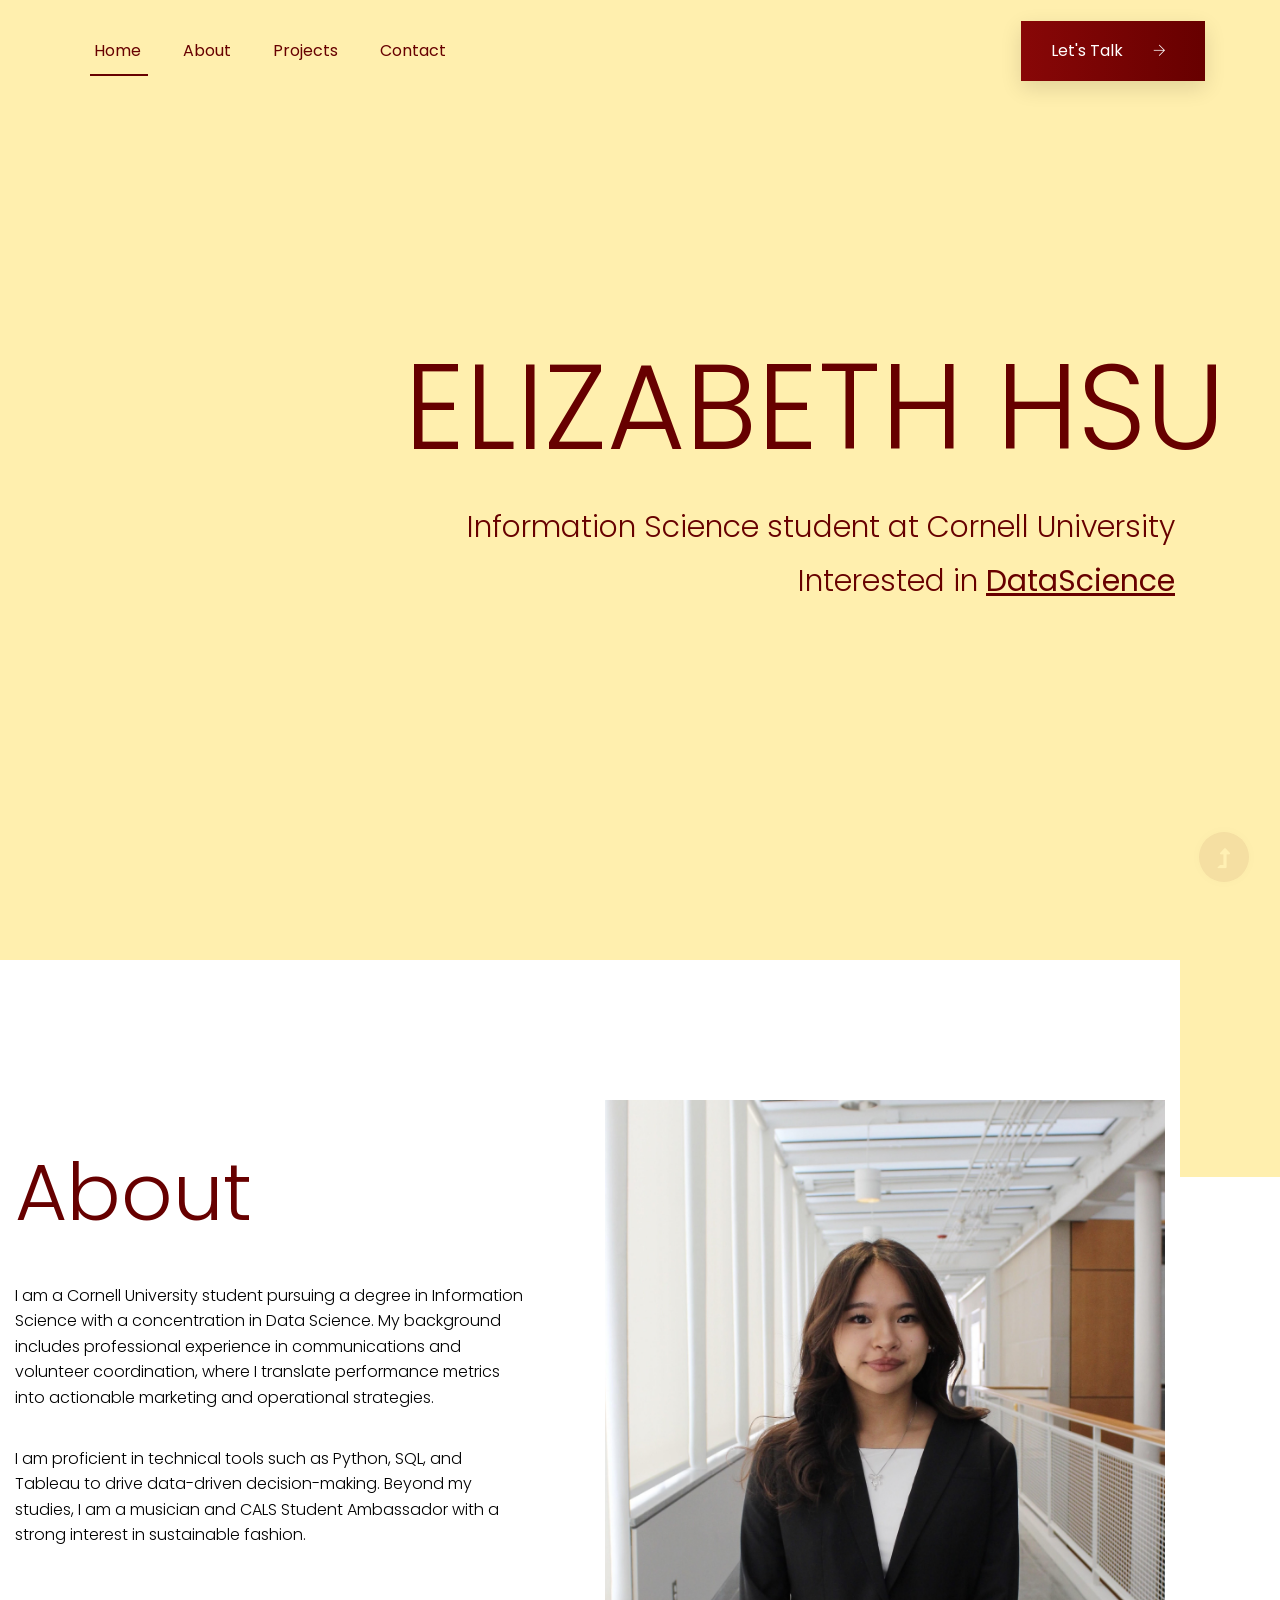
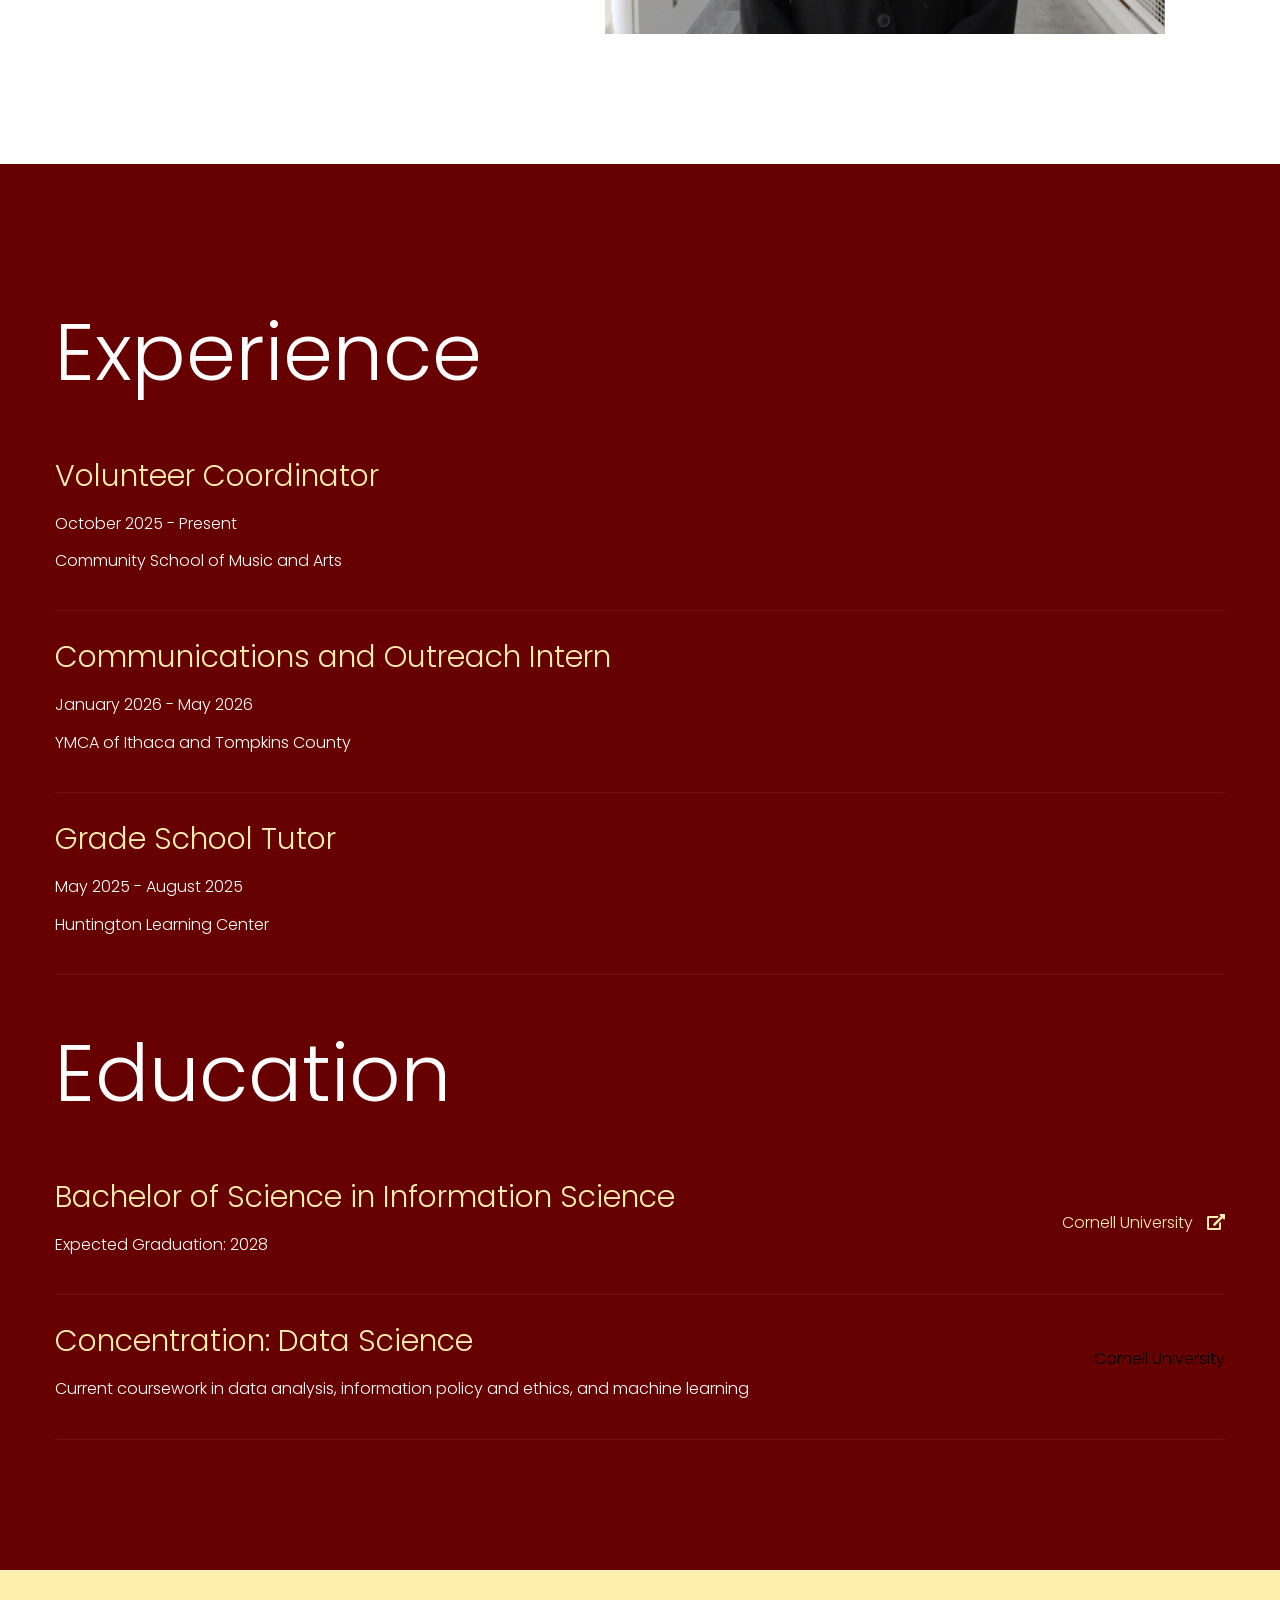
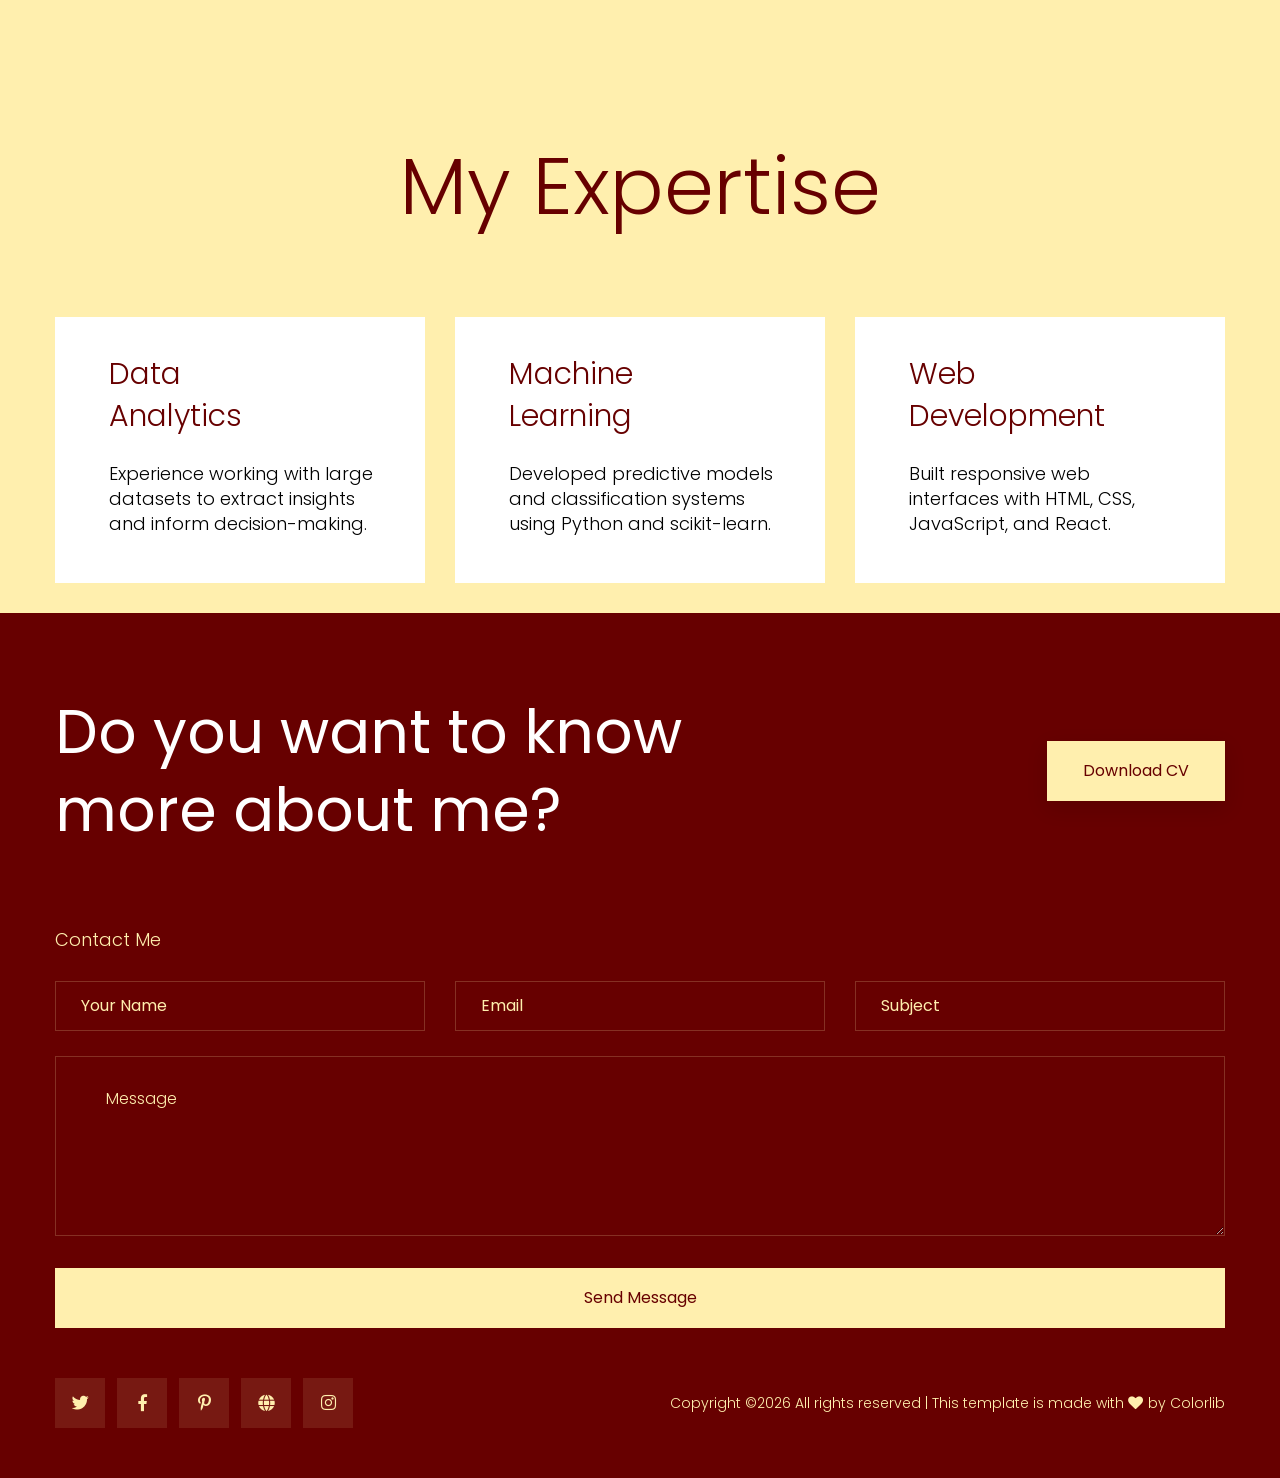
==== index.html @ 848deaba "colorchange" ====
<!doctype html>
<html class="no-js" lang="zxx">
<head>
    <meta charset="utf-8">
    <meta http-equiv="x-ua-compatible" content="ie=edge">
    <title>Elizabeth Hsu | Cornell Information Science</title>
    <meta name="description" content="Portfolio website of Elizabeth Hsu, a Cornell Information Science student.">
    <meta name="viewport" content="width=device-width, initial-scale=1">
    <link rel="manifest" href="site.webmanifest">
    <link rel="shortcut icon" type="image/x-icon" href="assets/img/favicon.ico">

	<!-- CSS here -->
	<link rel="stylesheet" href="assets/css/bootstrap.min.css">
	<link rel="stylesheet" href="assets/css/owl.carousel.min.css">
	<link rel="stylesheet" href="assets/css/slicknav.css">
    <link rel="stylesheet" href="assets/css/flaticon.css">
    <link rel="stylesheet" href="assets/css/progressbar_barfiller.css">
    <link rel="stylesheet" href="assets/css/gijgo.css">
    <link rel="stylesheet" href="assets/css/animate.min.css">
    <link rel="stylesheet" href="assets/css/animated-headline.css">
	<link rel="stylesheet" href="assets/css/magnific-popup.css">
	<link rel="stylesheet" href="assets/css/fontawesome-all.min.css">
	<link rel="stylesheet" href="assets/css/themify-icons.css">
	<link rel="stylesheet" href="assets/css/slick.css">
	<link rel="stylesheet" href="assets/css/nice-select.css">
    <link rel="stylesheet" href="assets/css/style.css">
    
</head>
<body>
    <!-- ? Preloader Start -->
    <div id="preloader-active">
        <div class="preloader d-flex align-items-center justify-content-center">
            <div class="preloader-inner position-relative">
                <div class="preloader-circle"></div>
                <div class="preloader-img pere-text">
                    <img src="assets/img/logo/loder.png" alt="">
                </div>
            </div>
        </div>
    </div>
    <!-- Preloader Start -->
    <header>
        <div class="header-area header-transparent">
            <div class="main-header header-sticky">
                <div class="container-fluid">
                    <div class="menu-wrapper d-flex align-items-center justify-content-between">
                        <!-- Main-menu -->
                        <div class="main-menu f-right d-none d-lg-block">
                            <nav>
                                <ul id="navigation">
                                    <li class="active"><a href="index.html">Home</a></li>
                                    <li><a href="about.html">About</a></li>
                                    <li><a href="portfolio.html">Projects</a></li>
                                                                        <li><a href="contact.html">Contact</a></li>
                                </ul>
                            </nav>
                        </div>          
                        <!-- Header-btn -->
                        <div class="header-info-right d-none d-lg-block">
                            <a href="#contact" class="btn header-btn">Let's Talk <i class="ti-arrow-right"></i></a>
                        </div>
                        <!-- Mobile Menu -->
                        <div class="col-12">
                            <div class="mobile_menu d-block d-lg-none"></div>
                        </div>
                    </div>
                </div>
            </div>
        </div>
        <!-- Header End -->
    </header>
    <main>
        <!--? Hero Area Start-->
        <div class="slider-area">
            <div class="single-slider slider-height d-flex align-items-center">
                <div class="container">
                    <div class="row justify-content-center">
                        <div class="col-xl-12 col-lg-10 col-md-10 col-sm-10">
                            <!-- Hero Caption -->
                            <div class="hero__caption">
                                <h1>Elizabeth Hsu</h1>
                                <p>Information Science student at Cornell University</p>
                                <p class="cd-headline letters scale">Interested in 
                                    <a href="#" class="cd-words-wrapper">
                                        <b class="is-visible">Data Science</b>
                                        <b>Machine Learning</b>
                                        <b>Web Development</b>
                                        <b>Impactful Projects</b>
                                    </a>
                                </p>
                            </div>
                        </div>
                    </div>
                </div>
            </div>
        </div>
        <!--Hero Area End-->
        <!--? About 1 Start-->
        <section class="about-area section-padding40">
        <div class="container">
            <div class="row align-items-center">
                <div class="col-xl-6 col-lg-6 col-md-10">
                    <div class="about-caption mb-50">
                        <!-- Section Tittle -->
                        <div class="section-tittle mb-35">
                            <h2>About</h2>
                        </div>
                        <p>I am a Cornell University student pursuing a degree in Information Science with a concentration in Data Science. My background includes professional experience in communications and volunteer coordination, where I translate performance metrics into actionable marketing and operational strategies.</p>
                       
                        <p>I am proficient in technical tools such as Python, SQL, and Tableau to drive data-driven decision-making. Beyond my studies, I am a musician and CALS Student Ambassador with a strong interest in sustainable fashion.</p>
                    </div>
                </div>
                <div class="col-lg-6">
                    <div class="about-img">
                        <img src="./assets/img/headshot.jpg" alt="Headshot" class="img-fluid">
                    </div>
                </div>
            </div>

        </div>
        </section>
        <!-- About  End-->
        <!--? May-about Start -->
        <div class="may-about section-padding40">
            <div class="container">
                <div class="row">
                    <div class="col-lg-12">
                        <div class="section-tittle2 mb-30">
                            <h2>Experience</h2>
                        </div>
                    </div>
                    <div class="col-xl-12">
                        <div class="single-about">
                            <div class="tittle-experience">
                                <h3>Volunteer Coordinator</h3>
                                <p>October 2025 - Present</p>
                                <p class="workplace-name">Community School of Music and Arts</p>
                            </div>
                        </div>
                    </div>
                    <div class="col-xl-12">
                        <div class="single-about">
                            <div class="tittle-experience">
                                <h3>Communications and Outreach Intern</h3>
                                <p>January 2026 - May 2026</p>
                                <p class="workplace-name">YMCA of Ithaca and Tompkins County</p>
                            </div>
                        </div>
                    </div>
                    <div class="col-xl-12">
                        <div class="single-about">
                            <div class="tittle-experience">
                                <h3>Grade School Tutor</h3>
                                <p>May 2025 - August 2025</p>
                                <p class="workplace-name">Huntington Learning Center</p>
                            </div>
                        </div>
                    </div>
                    <div class="col-lg-12">
                        <div class="section-tittle2 mb-30 pt-50">
                            <h2>Education</h2>
                        </div>
                    </div>
                    <div class="col-xl-12">
                        <div class="single-about">
                            <div class="tittle-experience">
                                <h3>Bachelor of Science in Information Science</h3>
                                <p>Expected Graduation: 2028</p>
                            </div>
                            <div class="experience-link">
                                <a href="#">Cornell University <i class="fas fa-external-link-alt"></i></a>
                            </div>
                        </div>
                    </div>
                    <div class="col-xl-12">
                        <div class="single-about">
                            <div class="tittle-experience">
                                <h3>Concentration: Data Science</h3>
                                <p>Current coursework in data analysis, information policy and ethics, and machine learning</p>
                            </div>
                            <div>
                                <p>Cornell University </p>
                            </div>
                        </div>
                    </div>
                </div>
            </div>
        </div>
        <!-- May-about End -->
        <!--? My Expertise Start -->
        <div class="our-services pt-top section-bg1">
            <div class="container">
                <div class="rwo">
                    <div class="col-xl-12">
                        <div class="section-tittle mb-75 text-center">
                            <h2>My Expertise</h2>
                        </div>
                    </div>
                </div>
                <div class="row d-flex justify-contnet-center">
                    <div class="col-lg-4 col-md-4 col-sm-6">
                        <div class="single-services mb-30">
                            <div class="services-cap">
                                <h5>Data<br> Analytics</h5>
                                <p>Experience working with large datasets to extract insights and inform decision-making.</p>
                            </div>
                        </div>
                    </div>
                    <div class="col-lg-4 col-md-4 col-sm-6">
                        <div class="single-services mb-30">
                            <div class="services-cap">
                                <h5>Machine<br> Learning</h5>
                                <p>Developed predictive models and classification systems using Python and scikit-learn.</p>
                            </div>
                        </div>
                    </div>
                    <div class="col-lg-4 col-md-4 col-sm-6">
                        <div class="single-services mb-30">
                            <div class="services-cap">
                                <h5>Web<br> Development</h5>
                                <p>Built responsive web interfaces with HTML, CSS, JavaScript, and React.</p>
                            </div>
                        </div>
                    </div>
                </div>
            </div>
        </div>
        <!-- My Expertise End -->
        
    </main>
    <footer>
        <div class="footer-wrappr">
            <div class="footer-top">
                <!-- Want To work -->
                <section class="wantToWork-area ">
                    <div class="container">
                        <div class="wants-wrapper w-padding2">
                            <div class="row align-items-center justify-content-between">
                                <div class="col-xl-7 col-lg-9 col-md-8">
                                    <div class="wantToWork-caption wantToWork-caption2">
                                        <h2>Do you want to know more about me?</h2>
                                    </div>
                                </div>
                                <div class="col-xl-2 col-lg-3 col-md-4">
                                    <a href="#" class="btn white-btn f-right sm-left">Download CV</a>
                                </div>
                            </div>
                        </div>
                    </div>
                </section>
                <!-- Want To work End -->
                <div class="container">
                    <div class="row">
                        <div class="col-lg-12">
                            <!-- contact-form -->
                            <div id="contact" class="form-wrapper">
                                <div class="row ">
                                    <div class="col-xl-12">
                                        <div class="small-tittle mb-30">
                                            <h4>Contact Me</h4>
                                        </div>
                                    </div>
                                </div>
                                <form id="contact-form" action="#" method="POST">
                                    <div class="row">
                                        <div class="col-lg-4 col-md-6">
                                            <div class="form-box user-icon mb-25">
                                                <input type="text" name="name" placeholder="Your name">
                                            </div>
                                        </div>
                                        <div class="col-lg-4 col-md-6">
                                            <div class="form-box email-icon mb-25">
                                                <input type="text" name="email" placeholder="Email">
                                            </div>
                                        </div>
                                        <div class="col-lg-4 col-md-6">
                                            <div class="form-box email-icon mb-25">
                                                <input type="text" name="email" placeholder="Subject">
                                            </div>
                                        </div>
                                        <div class="col-lg-12">
                                            <div class="form-box message-icon mb-25">
                                                <textarea name="message" id="message" placeholder="Message"></textarea>
                                            </div>
                                            <div class="submit-info">
                                                <button class="submit-btn2" type="submit">Send Message</button>
                                            </div>
                                        </div>
                                    </div>
                                </form> 
                            </div>
                        </div>
                    </div>
                </div>
            </div>
            <!-- footer-bottom area -->
            <div class="footer-bottom-area">
                <div class="container">
                    <div class="footer-border">
                        <div class="row align-items-center">
                            <div class="col-xl-4 col-lg-4">
                                <div class="footer-social">
                                    <a href="#"><i class="fab fa-twitter"></i></a>
                                    <a href="https://bit.ly/sai4ull"><i class="fab fa-facebook-f"></i></a>
                                    <a href="#"><i class="fab fa-pinterest-p"></i></a>
                                    <a href="#"><i class="fas fa-globe"></i></a>
                                    <a href="#"><i class="fab fa-instagram"></i></a>
                                </div>
                            </div>
                            <div class="col-xl-8 col-lg-8">
                                <div class="footer-copy-right f-right">
                                    <p><!-- Link back to Colorlib can't be removed. Template is licensed under CC BY 3.0. -->
  Copyright &copy;<script>document.write(new Date().getFullYear());</script> All rights reserved | This template is made with <i class="fa fa-heart" aria-hidden="true"></i> by <a href="https://colorlib.com" target="_blank">Colorlib</a>
  <!-- Link back to Colorlib can't be removed. Template is licensed under CC BY 3.0. --></p>
                                </div>
                            </div>
                        </div>
                    </div>
                </div>
            </div>
        </div>
    </footer>
    <!-- Scroll Up -->
    <div id="back-top" >
        <a title="Go to Top" href="#"> <i class="fas fa-level-up-alt"></i></a>
    </div>
    <!-- JS here -->

    <script src="./assets/js/vendor/modernizr-3.5.0.min.js"></script>
    <!-- Jquery, Popper, Bootstrap -->
    <script src="./assets/js/vendor/jquery-1.12.4.min.js"></script>
    <script src="./assets/js/popper.min.js"></script>
    <script src="./assets/js/bootstrap.min.js"></script>
    <!-- Jquery Mobile Menu -->
    <script src="./assets/js/jquery.slicknav.min.js"></script>

    <!-- Jquery Slick , Owl-Carousel Plugins -->
    <script src="./assets/js/owl.carousel.min.js"></script>
    <script src="./assets/js/slick.min.js"></script>
    <!-- One Page, Animated-HeadLin -->
    <script src="./assets/js/wow.min.js"></script>
    <script src="./assets/js/animated.headline.js"></script>
    <script src="./assets/js/jquery.magnific-popup.js"></script>

    <!-- Date Picker -->
    <script src="./assets/js/gijgo.min.js"></script>
    <!-- Nice-select, sticky -->
    <script src="./assets/js/jquery.nice-select.min.js"></script>
    <script src="./assets/js/jquery.sticky.js"></script>
    <!-- Progress -->
    <script src="./assets/js/jquery.barfiller.js"></script>
    
    <!-- counter , waypoint,Hover Direction -->
    <script src="./assets/js/jquery.counterup.min.js"></script>
    <script src="./assets/js/waypoints.min.js"></script>
    <script src="./assets/js/jquery.countdown.min.js"></script>
    <script src="./assets/js/hover-direction-snake.min.js"></script>

    <!-- contact js -->
    <script src="./assets/js/contact.js"></script>
    <script src="./assets/js/jquery.form.js"></script>
    <script src="./assets/js/jquery.validate.min.js"></script>
    <script src="./assets/js/mail-script.js"></script>
    <script src="./assets/js/jquery.ajaxchimp.min.js"></script>
    
    <!-- Jquery Plugins, main Jquery -->	
    <script src="./assets/js/plugins.js"></script>
    <script src="./assets/js/main.js"></script>


    
    </body>
</html>
---- assets/css/progressbar_barfiller.css ----
/* Custom Code skills */
.single-skill{
  display: flex;
}

.single-skill span {
	color: #79838b;
	font-size: 13px;
	font-weight: 300;
	letter-spacing: 0;
	margin-bottom: 14px;
	display: block;
}
.single-skill .bar-progress {
	width: 100%;
}
.single-skill .bar-title {
  width: 20%;
  margin-bottom: 19px;
}

.skills-content {
  padding-top: 200px;
  padding-left: 70px;
}

.skills-shape-bg {
  height: 651px;
  width: 868px;
  position: absolute;
  content: "";
  border: 2px solid #4d4d4d;
  left: 40%;
  top: 255px;
}

.skills-shape-bg::before {
  position: absolute;
  content: "";
  height: 465px;
  width: 300px;
  border: 2px solid #4d4d4d;
  left: -35%;
  top: 50%;
  transform: translateY(-50%);
  border-right: 0;
}



/* Default */
.barfiller {
	width: 100%;
	height: 10px;
	background: #f6f9fc;
  position: relative;
  border-radius: 5px;
}

.barfiller .fill {
  display: block;
  position: relative;
  width: 0px;
  height: 100%;
  background: #333;
  z-index: 1;
  border-radius: 5px;
}

.barfiller .tipWrap { display: none; }

.barfiller .tip {
  margin-top: -28px;
  padding: 2px 4px;
  font-size: 16px;
  color: #09cc7f;
  left: 0px;
  position: absolute;
  z-index: 2;
  background: transparent;
  font-weight: 800;
}

.barfiller .tip:after {
  border: solid;
  border-color: rgba(0,0,0,.8) transparent;
  border-width: 6px 6px 0 6px;
  content: "";
  display: block;
  position: absolute;
  left: 9px;
  top: 100%;
  z-index: 9;
  display: none;
  
}
---- assets/css/gijgo.css ----
.gj-button {
    background-color: #f5f5f5;
    border: 1px solid #ddd;
    color: #000;
    border-radius: 3px;
    padding: 6px 10px;
    cursor: pointer;
}

.gj-unselectable {
    -webkit-touch-callout: none;
    -webkit-user-select: none;
    -khtml-user-select: none;
    -moz-user-select: none;
    -ms-user-select: none;
    user-select: none;
}

.gj-row {
    display: -webkit-box;
    display: -ms-flexbox;
    display: flex;
    -ms-flex-wrap: wrap;
    flex-wrap: wrap;
}

.gj-margin-left-5 {
    margin-left: 5px;
}

.gj-margin-left-10 {
    margin-left: 10px;
}

.gj-width-full {
    width: 100%;
}

.gj-cursor-pointer {
    cursor: pointer;
}

.gj-text-align-center {
    text-align: center;
}

.gj-font-size-16 {
    font-size: 16px;
}

.gj-hidden {
    display: none;
}

/** Material Design */
.gj-button-md {
    background: 0 0;
    border: none;
    border-radius: 2px;
    color: rgba(0, 0, 0, 0.87);
    position: relative;
    height: 36px;
    margin: 0;
    min-width: 64px;
    padding: 0 16px;
    display: inline-block;
    font-family: "Roboto","Helvetica","Arial",sans-serif;
    font-size: 1rem;
    font-weight: 500;
    text-transform: uppercase;
    letter-spacing: 0;
    overflow: hidden;
    will-change: box-shadow;
    transition: box-shadow .2s cubic-bezier(.4,0,1,1),background-color .2s cubic-bezier(.4,0,.2,1),color .2s cubic-bezier(.4,0,.2,1);
    outline: none;
    cursor: pointer;
    text-decoration: none;
    text-align: center;
    line-height: 36px;
    vertical-align: middle;
    overflow: hidden;
    -webkit-user-select: none;
    -moz-user-select: none;
    -ms-user-select: none;
    user-select: none;
}

.gj-button-md:hover {
    background-color: rgba(158,158,158,.2);
}

.gj-button-md:disabled {
    color: rgba(0,0,0,.26);
    background: 0 0;
}

.gj-button-md .material-icons,
.gj-button-md .gj-icon {
    vertical-align: middle;
    /*font-size: 1.3rem;
    margin-right: 4px;*/
}

.gj-button-md.gj-button-md-icon {
    width: 24px;
    height: 31px;
    min-width: 24px;
    padding: 0px;
    display: table;
}

.gj-button-md.gj-button-md-icon .material-icons,
.gj-button-md.gj-button-md-icon .gj-icon {
    display: table-cell;
    margin-right: 0px;
    width: 24px;
    height: 24px;
}

.gj-button-md.active {
    background-color: rgba(158,158,158,.4);
}

.gj-button-md-group {
    position: relative;
    display: inline-block;
    vertical-align: middle;
}
.gj-textbox-md {
	/* border: none; */
	/* border-bottom: 1px solid rgba(0,0,0,.42); */
	display: block;
	font-family: "Helvetica","Arial",sans-serif;
	font-size: 16px;
	line-height: 16px;
	/* padding: 4px 0px; */
	margin: 0;
	/* width: 100%; */
	background: 0 0;
	/* text-align: ; */
	color: rgba(0,0,0,.87);
	padding-left: 44px;
	border: 1px solid #dca73a;
	/* padding: 15px 15px; */
	/* text-align: center; */
	width: 177px;
	height: 55px;
	border-radius: 5px;
}
.gj-textbox-md:focus,
.gj-textbox-md:active {
    /* border-bottom: 2px solid rgba(0,0,0,.42); */
    outline: none;
}

.gj-textbox-md::placeholder {
    color: #8e8e8e;
}

.gj-textbox-md:-ms-input-placeholder {
    color: #8e8e8e;
}

.gj-textbox-md::-ms-input-placeholder {
    color: #8e8e8e;
}

.gj-md-spacer-24 {
    min-width: 24px;
    width: 24px;
    display: inline-block;
}

.gj-md-spacer-32 {
    min-width: 32px;
    width: 32px;
    display: inline-block;
}

.gj-modal {
    position: fixed;
    top: 0;
    right: 0;
    bottom: 0;
    left: 0;
    z-index: 1203;
    display: none;
    overflow: hidden;
    -webkit-overflow-scrolling: touch;
    outline: 0;
    background-color: rgba(0, 0, 0, 0.54118);
    transition: 200ms ease opacity;
    will-change: opacity;
}

/* List */
ul.gj-list li [data-role="wrapper"] {
    display: table;
    width: 100%;
}

ul.gj-list li [data-role="checkbox"] {
    display: table-cell;
    vertical-align:middle;
    text-align:center;
}

ul.gj-list li [data-role="image"] {
    display: table-cell;
    vertical-align:middle;
    text-align:center;
}

ul.gj-list li [data-role="display"] {
    display: table-cell;
    vertical-align:middle;
    cursor: pointer;
}

ul.gj-list li [data-role="display"]:empty:before {
  content: "\200b"; /* unicode zero width space character */
}

/* List - Bootstrap */
ul.gj-list-bootstrap {
    padding-left: 0px;
    margin-bottom: 0px;
}

ul.gj-list-bootstrap li {
    padding: 0px;
}

ul.gj-list-bootstrap li [data-role="wrapper"] {
    padding: 0px 10px;
}

ul.gj-list-bootstrap li [data-role="checkbox"] {
    width: 24px;
    padding: 3px;
}

ul.gj-list-bootstrap li [data-role="image"] {
    width: 24px;
    height: 24px;
}

ul.gj-list-bootstrap li [data-role="display"] {
    padding: 8px 0px 8px 4px;
}

.list-group-item.active ul li, .list-group-item.active:focus ul li, .list-group-item.active:hover ul li {
    text-shadow: none;
    color:initial;
}

/* List - Material Design */
ul.gj-list-md {
    padding: 0px;
    list-style: none;
    list-style-type: none;
    line-height: 24px;
    letter-spacing: 0;
    color: #616161; /* Gray 700 */
}

ul.gj-list-md li {
    display: list-item;
    list-style-type: none;
    padding: 0px;
    min-height: unset;
    box-sizing: border-box;
    align-items: center;
    cursor: default;
    overflow: hidden;

    font-family: "Roboto","Helvetica","Arial",sans-serif;
    font-size: 16px;
    font-weight: 400;
    letter-spacing: .04em;
    line-height: 1;
    
    -webkit-flex-direction: row;
    -ms-flex-direction: row;
    flex-direction: row;
    -webkit-flex-wrap: nowrap;
    -ms-flex-wrap: nowrap;
    flex-wrap: nowrap;
}

ul.gj-list-md li [data-role="checkbox"] {
    height: 24px;
    width: 24px;
}

ul.gj-list-md li [data-role="image"] {
    height: 24px;
    width: 24px;
}

ul.gj-list-md li [data-role="display"] {
    padding: 8px 0px 8px 5px;
    order: 0;
    flex-grow: 2;
    text-decoration: none;
    box-sizing: border-box;
    align-items: center;
    text-align: left;
    color: rgba(0,0,0,.87);
}

ul.gj-list-md li.disabled>[data-role="wrapper"]>[data-role="display"] {
    color: #9E9E9E; /* Gray 500 */
}

.gj-list-md-active {
    background: #e0e0e0;
    color: #3f51b5;
}


/* Picker */
.gj-picker {
    position: absolute;
    z-index: 1203;
    background-color: #fff;
}

.gj-picker .selected {
    color: #fff;
}

/* Material Design */
.gj-picker-md {
    font-family: "Roboto","Helvetica","Arial",sans-serif;
    font-size: 16px;
    font-weight: 400;
    letter-spacing: .04em;
    line-height: 1;
    color: rgba(0,0,0,.87);
    border: 1px solid #E0E0E0;
}

.gj-modal .gj-picker-md {
    border: 0px;
}

.gj-picker-md [role="header"] {
    color: rgba(255, 255, 255, 0.54);
    display: flex;
    background: #2196f3;
    align-items: baseline;
    user-select: none;
    justify-content: center;
}

.gj-picker-md [role="footer"] {
    float: right;
    padding: 10px;
}

.gj-picker-md [role="footer"] button.gj-button-md {
    color: #2196f3;
    font-weight: bold;
    font-size: 13px;
}

/* Bootstrap */
.gj-picker-bootstrap {
    border-radius: 4px;
    border: 1px solid #E0E0E0;
}

.gj-picker-bootstrap .selected {
    color: #888;
}

.gj-picker-bootstrap [role="header"] {
    background: #eee;
    color: #AAA;
}
@font-face {
    font-family: 'gijgo-material';
    src: url('../fonts/gijgo-material.eot?235541');
    src: url('../fonts/gijgo-material.eot?235541#iefix') format('embedded-opentype'), url('../fonts/gijgo-material.ttf?235541') format('truetype'), url('../fonts/gijgo-material.woff?235541') format('woff'), url('../fonts/gijgo-material.svg?235541#gijgo-material') format('svg');
    font-weight: normal;
    font-style: normal;
}

.gj-icon {
    /* use !important to prevent issues with browser extensions that change fonts */
    font-family: 'gijgo-material' !important;
    font-size: 24px;
    speak: none;
    font-style: normal;
    font-weight: normal;
    font-variant: normal;
    text-transform: none;
    line-height: 1;
    /* Enable Ligatures ================ */
    letter-spacing: 0;
    -webkit-font-feature-settings: "liga";
    -moz-font-feature-settings: "liga=1";
    -moz-font-feature-settings: "liga";
    -ms-font-feature-settings: "liga" 1;
    font-feature-settings: "liga";
    -webkit-font-variant-ligatures: discretionary-ligatures;
    font-variant-ligatures: discretionary-ligatures;
    /* Better Font Rendering =========== */
    -webkit-font-smoothing: antialiased;
    -moz-osx-font-smoothing: grayscale;
}

.gj-icon.undo:before {
    content: "\e900";
}

.gj-icon.vertical-align-top:before {
    content: "\e901";
}

.gj-icon.vertical-align-center:before {
    content: "\e902";
}

.gj-icon.vertical-align-bottom:before {
    content: "\e903";
}

.gj-icon.arrow-dropup:before {
    content: "\e904";
}

.gj-icon.clock:before {
    content: "\e905";
}

.gj-icon.refresh:before {
    content: "\e906";
}

.gj-icon.last-page:before {
    content: "\e907";
}

.gj-icon.first-page:before {
    content: "\e908";
}

.gj-icon.cancel:before {
    content: "\e909";
}

.gj-icon.clear:before {
    content: "\e90a";
}

.gj-icon.check-circle:before {
    content: "\e90b";
}

.gj-icon.delete:before {
    content: "\e90c";
}

.gj-icon.arrow-upward:before {
    content: "\e90d";
}

.gj-icon.arrow-forward:before {
    content: "\e90e";
}

.gj-icon.arrow-downward:before {
    content: "\e90f";
}

.gj-icon.arrow-back:before {
    content: "\e910";
}

.gj-icon.list-numbered:before {
    content: "\e911";
}

.gj-icon.list-bulleted:before {
    content: "\e912";
}

.gj-icon.indent-increase:before {
    content: "\e913";
}

.gj-icon.indent-decrease:before {
    content: "\e914";
}

.gj-icon.redo:before {
    content: "\e915";
}

.gj-icon.align-right:before {
    content: "\e916";
}

.gj-icon.align-left:before {
    content: "\e917";
}

.gj-icon.align-justify:before {
    content: "\e918";
}

.gj-icon.align-center:before {
    content: "\e919";
}

.gj-icon.strikethrough:before {
    content: "\e91a";
}

.gj-icon.italic:before {
    content: "\e91b";
}

.gj-icon.underlined:before {
    content: "\e91c";
}

.gj-icon.bold:before {
    content: "\e91d";
}

.gj-icon.arrow-dropdown:before {
    content: "\e91e";
}

.gj-icon.done:before {
    content: "\e91f";
}

.gj-icon.pencil:before {
    content: "\e920";
}

.gj-icon.minus:before {
    content: "\e921";
}

.gj-icon.plus:before {
    content: "\e922";
}

.gj-icon.chevron-up:before {
    content: "\e923";
}

.gj-icon.chevron-right:before {
    content: "\e924";
}

.gj-icon.chevron-down:before {
    content: "\e925";
}

.gj-icon.chevron-left:before {
    content: "\e926";
}

.gj-icon.event:before {
    content: "\e927";
}
.gj-draggable {
    cursor: move;
}
.gj-resizable-handle {
    position: absolute;
    font-size: 0.1px;
    display: block;
    -ms-touch-action: none;
    touch-action: none;
    z-index: 1203;
}

.gj-resizable-n {
    cursor: n-resize;
    height: 7px;
    width: 100%;
    top: -5px;
    left: 0;
}
.gj-resizable-e {
    cursor: e-resize;
    width: 7px;
    right: -5px;
    top: 0;
    height: 100%;
}
.gj-resizable-s {
    cursor: s-resize;
    height: 7px;
    width: 100%;
    bottom: -5px;
    left: 0;
}
.gj-resizable-w {
	cursor: w-resize;
	width: 7px;
	left: -5px;
	top: 0;
	height: 100%;
}
.gj-resizable-se {
	cursor: se-resize;
	width: 12px;
	height: 12px;
	right: 1px;
	bottom: 1px;
}
.gj-resizable-sw {
	cursor: sw-resize;
	width: 9px;
	height: 9px;
	left: -5px;
	bottom: -5px;
}
.gj-resizable-nw {
	cursor: nw-resize;
	width: 9px;
	height: 9px;
	left: -5px;
	top: -5px;
}
.gj-resizable-ne {
	cursor: ne-resize;
	width: 9px;
	height: 9px;
	right: -5px;
	top: -5px;
}

.gj-dialog-footer {
    position: absolute;
    bottom: 0px;
    width: 100%;
    margin-top: 0px;
}

.gj-dialog-scrollable [data-role="body"] {
    overflow-x: hidden;
    overflow-y: scroll;
}

/** Bootstrap 3 **/
.gj-dialog-bootstrap {
    overflow: hidden;
    z-index: 1202;
}

.gj-dialog-bootstrap [data-role="title"] {
    display: inline;
}
.gj-dialog-bootstrap [data-role="close"] {
    line-height: 1.42857143;
}

/** Bootstrap 4 **/
.gj-dialog-bootstrap4 {
    overflow: hidden;
    z-index: 1202;
}

.gj-dialog-bootstrap4 [data-role="title"] {
    display: inline;
}
.gj-dialog-bootstrap4 [data-role="close"] {
    line-height: 1.5;
}

/** Material Design **/
.gj-dialog-md {
    background-color: #FFF;
    overflow: hidden;
    border: none;
    box-shadow: 0 11px 15px -7px rgba(0,0,0,.2), 0 24px 38px 3px rgba(0,0,0,.14), 0 9px 46px 8px rgba(0,0,0,.12);
    box-sizing: border-box;
    position: relative;
    display: -webkit-box;
    display: -webkit-flex;
    display: -ms-flexbox;
    display: flex;
    -webkit-box-orient: vertical;
    -webkit-box-direction: normal;
    -webkit-flex-direction: column;
    -ms-flex-direction: column;
    flex-direction: column;
    -webkit-background-clip: padding-box;
    background-clip: padding-box;
    outline: 0;
    z-index: 1202;
}

.gj-dialog-md-header {
    padding: 24px 24px 0px 24px;
    font-family: "Roboto","Helvetica","Arial",sans-serif;
}

.gj-dialog-md-title {
    margin: 0;
    font-weight: 400;
    display: inline;
    line-height: 28px;
    font-size: 20px;
}

.gj-dialog-md-close {
    -webkit-appearance: none;
    padding: 0;
    cursor: pointer;
    background: 0 0;
    border: 0;
    float: right;
    line-height: 28px;
    font-size: 28px;
}

.gj-dialog-md-body {
    padding: 20px 24px 24px 24px;
    color: rgba(0,0,0,.54);
    font-family: "Helvetica","Arial",sans-serif;
    font-size: 14px;
    font-weight: 400;
    line-height: 20px;
}

.gj-dialog-md-footer {
    padding: 8px 8px 8px 24px;
    display: -webkit-flex;
    display: -ms-flexbox;
    display: flex;
    -webkit-flex-direction: row-reverse;
    -ms-flex-direction: row-reverse;
    flex-direction: row-reverse;
    -webkit-flex-wrap: wrap;
    -ms-flex-wrap: wrap;
    flex-wrap: wrap;

    box-sizing: border-box;
}

.gj-dialog-md-footer>*:first-child {
    margin-right: 0;
}

.gj-dialog-md-footer>* {
    margin-right: 8px;
    height: 36px;
}
DIV.gj-grid-wrapper {
    margin: auto;
    position: relative;
    clear:both;
    z-index: 1;
}

TABLE.gj-grid {
    margin: auto;    
    border-collapse: collapse;
    width: 100%;
    table-layout: fixed;
}

TABLE.gj-grid THEAD TH [data-role="selectAll"] {
    margin: auto;
}

TABLE.gj-grid THEAD TH [data-role="title"] {
    display: inline-block;
}

TABLE.gj-grid THEAD TH [data-role="sorticon"] {
    display: inline-block;
}

TABLE.gj-grid THEAD TH {
    overflow: hidden;
    text-overflow: ellipsis;
}

TABLE.gj-grid.autogrow-header-row THEAD TH {
    overflow: auto;
    text-overflow: initial;
    white-space: pre-wrap;
    -ms-word-break: break-word;
    word-break: break-word;
}

TABLE.gj-grid > tbody > tr > td {
    overflow: hidden;
    position: relative;
}

table.gj-grid tbody div[data-role="display"] {
    vertical-align: middle;
    text-indent: 0;
    white-space: pre-wrap;
    -ms-word-break: break-word;
    word-break: break-word;
}

table.gj-grid.fixed-body-rows tbody div[data-role="display"] {
    overflow: hidden;
    text-overflow: ellipsis;
    white-space: nowrap;
    -ms-word-break: initial;
    word-break: initial;
}

table.gj-grid tfoot DIV[data-role="display"] {
    vertical-align: middle;
    text-indent: 0;
    display: flex;
}

TABLE.gj-grid .fa {
    padding: 2px;
}

TABLE.gj-grid > tbody > tr > td > div {
    padding: 2px;
    overflow: hidden;
}

DIV.gj-grid-wrapper DIV.gj-grid-loading-cover
{
    background: #BBBBBB;
    opacity: 0.5;
    position: absolute;
    vertical-align: middle;
}

DIV.gj-grid-wrapper DIV.gj-grid-loading-text
{
    position: absolute;
    font-weight: bold;
}

/* Bootstrap Theme */
table.gj-grid-bootstrap thead th {
    background-color: #f5f5f5;
    vertical-align:middle;
}

table.gj-grid-bootstrap thead th [data-role="sorticon"] {
    margin-left: 5px;
}

table.gj-grid-bootstrap thead th [data-role="sorticon"] i.gj-icon,
table.gj-grid-bootstrap thead th [data-role="sorticon"] i.material-icons {
    position: absolute;
    font-size: 20px;
    top: 15px;
}

table.gj-grid-bootstrap tbody tr td div[data-role="display"] {
    padding: 0px;
}

.gj-grid-bootstrap-4 .gj-checkbox-bootstrap {
    display: inline-block;
    padding-top: 2px;
}

.gj-grid-bootstrap-4 tbody tr.active {
    background-color: rgba(0,0,0,.075);
}

/* Material Design Theme */
.gj-grid-md {
    position: relative;
    border: 1px solid #e0e0e0;
    border-collapse: collapse;
    white-space: nowrap;
    font-size: 13px;
    font-family: "Roboto","Helvetica","Arial",sans-serif;
    background-color: #fff;
}

.gj-grid-md td:first-of-type, .gj-grid-md th:first-of-type {
    padding-left: 24px;
}

.gj-grid-md th {
    position: relative;
    vertical-align: bottom;
    font-weight: 700;
    line-height: 31px;
    letter-spacing: 0;
    height: 56px;
    font-size: 12px;
    color: rgba(0,0,0,.54);
    padding-bottom: 8px;
    box-sizing: border-box;
    padding: 12px 18px;
    text-align: right;
}

.gj-grid-md td {
    position: relative;
    height: 48px;
    border-top: 1px solid #e0e0e0;
    border-bottom: 1px solid #e0e0e0;
    padding: 12px 18px;
    box-sizing: border-box;
    text-align: left;
    color: rgba(0,0,0,.87);
}

.gj-grid-md tbody tr {
    position: relative;
    height: 48px;
    transition-duration: .28s;
    transition-timing-function: cubic-bezier(.4,0,.2,1);
    transition-property: background-color;
}

.gj-grid-md tbody tr:hover {
    background-color: #EEEEEE; /* Gray 200 */
}

.gj-grid-md tbody tr.gj-grid-md-select {
    background-color: #F5F5F5; /* Grey 100 */
}


table.gj-grid-md thead th [data-role="sorticon"] {
    margin-left: 5px;
}

table.gj-grid-md thead th [data-role="sorticon"] i.gj-icon,
table.gj-grid-md thead th [data-role="sorticon"] i.material-icons {
    position: absolute;
    font-size: 16px;
    top: 19px;
}

table.gj-grid-md thead th.gj-grid-select-all {
    padding-bottom: 3px;
}
/* Hide all prioritized columns by default */
@media only all {
	th.display-1120,
	td.display-1120,
	th.display-960,
	td.display-960,
	th.display-800,
	td.display-800,
	th.display-640,
	td.display-640,
	th.display-480,
	td.display-480,
	th.display-320,
	td.display-320 {
		display: none;
	}
}

/* Show at 320px (20em x 16px) */
@media screen and (min-width: 20em) {
	TABLE.gj-grid-bootstrap th.display-320,
	TABLE.gj-grid-bootstrap td.display-320 {
		display: table-cell;
	}
}
/* Show at 480px (30em x 16px) */
@media screen and (min-width: 30em) {
	TABLE.gj-grid-bootstrap th.display-480,
	TABLE.gj-grid-bootstrap td.display-480 {
		display: table-cell;
	}
}
/* Show at 640px (40em x 16px) */
@media screen and (min-width: 40em) {
	TABLE.gj-grid-bootstrap th.display-640,
	TABLE.gj-grid-bootstrap td.display-640 {
		display: table-cell;
	}
}
/* Show at 800px (50em x 16px) */
@media screen and (min-width: 50em) {
	TABLE.gj-grid-bootstrap th.display-800,
	TABLE.gj-grid-bootstrap td.display-800 {
		display: table-cell;
	}
}
/* Show at 960px (60em x 16px) */
@media screen and (min-width: 60em) {
	TABLE.gj-grid-bootstrap th.display-960,
	TABLE.gj-grid-bootstrap td.display-960 {
		display: table-cell;
	}
}
/* Show at 1,120px (70em x 16px) */
@media screen and (min-width: 70em) {
	TABLE.gj-grid-bootstrap th.display-1120,
	TABLE.gj-grid-bootstrap td.display-1120 {
		display: table-cell;
	}
}

/* Material Design Theme */
.gj-grid-md tfoot tr th {
    padding-right: 14px;
}

.gj-grid-md tfoot tr[data-role="pager"] .gj-grid-mdl-pager-label {
    padding-left: 5px;
    padding-right: 5px;
}

.gj-grid-md tfoot tr[data-role="pager"] .gj-dropdown-md {
    margin-left: 12px;
}

.gj-grid-md tfoot tr[data-role="pager"] .gj-dropdown-md [role="presenter"] {
    font-size: 12px;
    font-weight: bold;
    color: rgba(0,0,0,.54);
}

.gj-grid-md tfoot tr[data-role="pager"] .gj-dropdown-md [role="presenter"] [role="display"] {
    text-align: right;
}

.gj-grid-md tfoot tr[data-role="pager"] .gj-grid-md-limit-select {
    margin-left: 10px;
    font-size: 12px;
    font-weight: bold;
    color: rgba(0,0,0,.54);
}

/* Bootstrap */
.gj-grid-bootstrap tfoot tr[data-role="pager"] th {
    line-height: 30px;
    background-color: #f5f5f5;
}

.gj-grid-bootstrap tfoot tr[data-role="pager"] th > div > div {
    margin-right: 5px;
}

.gj-grid-bootstrap tfoot tr[data-role="pager"] th > div > button {
    margin-right: 5px;
}

.gj-grid-bootstrap-4 tfoot tr[data-role="pager"] th > div button {
    height: 34px;
}

.gj-grid-bootstrap-4 tfoot tr[data-role="pager"] th div .gj-dropdown-bootstrap-4 .gj-dropdown-expander-mi .gj-icon {
    top: 5px;
}

.gj-grid-bootstrap-3 tfoot tr[data-role="pager"] th > div > input {
    margin-right: 5px;
    width: 40px;
    text-align: right;
    display: inline-block;
    font-weight: bold;
}

.gj-grid-bootstrap-4 tfoot tr[data-role="pager"] th > div > div.input-group {
    width: 40px;
}

.gj-grid-bootstrap-4 tfoot tr[data-role="pager"] th > div > div.input-group input {
    text-align: right;
    font-weight: bold;
    height: 34px;
    padding-top: 2px;
    padding-bottom: 6px;
}

.gj-grid-bootstrap tfoot tr[data-role="pager"] th > div > select {
    display: inline-block;
    margin-right: 5px;
    width: 60px;
}

.gj-grid-bootstrap tfoot tr[data-role="pager"] th .gj-dropdown-bootstrap .gj-list-bootstrap [data-role="display"] {
    line-height: 14px;
}

.gj-grid-bootstrap tfoot tr[data-role="pager"] th .gj-dropdown-bootstrap [role="presenter"] [role="display"] {
    font-weight: bold;
}

.gj-grid-bootstrap tfoot tr[data-role="pager"] th .gj-dropdown-bootstrap-3 [role="presenter"] {
    padding: 2px 8px;
}

.gj-grid-bootstrap tfoot tr[data-role="pager"] th .gj-dropdown-bootstrap-4 [role="presenter"] {
    padding: 1px 8px;
}
.gj-grid thead tr th div.gj-grid-column-resizer-wrapper {
    position: relative;
    width: 100%;
    height: 0px; 
    top: 0px; 
    left: 0px; 
    padding: 0px;
}

span.gj-grid-column-resizer {
    position: absolute;
    right: 0px;
    width: 10px;
    top: -100px;
    height: 300px;
    z-index: 1203;
    cursor: e-resize;
}

.gj-grid-resize-cursor {
    cursor: e-resize;
}
.gj-grid-md tbody tr.gj-grid-top-border td {
  border-top: 2px solid #777;
}
.gj-grid-md tbody tr.gj-grid-bottom-border td {
  border-bottom: 2px solid #777;
}

.gj-grid-bootstrap tbody tr.gj-grid-top-border td {
  border-top: 2px solid #777;
}
.gj-grid-bootstrap tbody tr.gj-grid-bottom-border td {
  border-bottom: 2px solid #777;
}
.gj-grid-md thead tr th.gj-grid-left-border,
.gj-grid-md tbody tr td.gj-grid-left-border
{
    border-left: 3px solid #777;
}
.gj-grid-md thead tr th.gj-grid-right-border,
.gj-grid-md tbody tr td.gj-grid-right-border
{
    border-right: 3px solid #777;
}

.gj-grid-bootstrap thead tr th.gj-grid-left-border,
.gj-grid-bootstrap tbody tr td.gj-grid-left-border
{
    border-left: 5px solid #ddd;
}
.gj-grid-bootstrap thead tr th.gj-grid-right-border,
.gj-grid-bootstrap tbody tr td.gj-grid-right-border
{
    border-right: 5px solid #ddd;
}
.gj-dirty {
    position: absolute;
    top: 0px;
    left: 0px;
    border-style: solid;
    border-width: 3px;
    border-color: #f00 transparent transparent #f00;
    padding: 0;
    overflow: hidden;
    vertical-align: top;
}

/* Material Design */
.gj-grid-md tbody tr td.gj-grid-management-column {
    padding: 3px;
}

.gj-grid-md tbody tr td[data-mode="edit"] {
    padding: 0px 18px;
}

.gj-grid-md tbody .gj-dropdown-md [role="presenter"] [role="display"] {
    padding: 0px;
}

/* Bootstrap */
.gj-grid-bootstrap tbody tr td[data-mode="edit"] {
    padding: 0px;
}

.gj-grid-bootstrap tbody tr td[data-mode="edit"] [data-role="edit"] {
    padding: 0px;
}

/* Bootstrap 3 */
.gj-grid-bootstrap-3 tbody tr td.gj-grid-management-column {
    padding: 3px;
}

.gj-grid-bootstrap-3 tbody tr td[data-mode="edit"] {
    height: 38px;
}

.gj-grid-bootstrap-3 tbody tr td[data-mode="edit"] [data-role="edit"] input[type="text"] {
    height: 37px;
    padding: 8px;
}

.gj-grid-bootstrap-3 tbody tr td[data-mode="edit"] .gj-dropdown-bootstrap [role="presenter"] {
    border: 0px;
    border-radius: 0px;
    height: 37px;
    padding-left: 8px;
}

.gj-grid-bootstrap-3 tbody tr td[data-mode="edit"] .gj-datepicker-bootstrap {
    height: 37px;
}

.gj-grid-bootstrap-3 tbody tr td[data-mode="edit"] .gj-datepicker-bootstrap [role="input"] {
    height: 37px;
    border:0px;
    border-radius: 0px;
}

.gj-grid-bootstrap-3 tbody tr td[data-mode="edit"] .gj-datepicker-bootstrap [role="right-icon"] {
    border:0px;
    border-radius: 0px;
}

.gj-grid-bootstrap-3 tbody tr td[data-mode="edit"] .gj-checkbox-bootstrap {
    display: inline-block;
    padding-top: 10px;
    height: 32px;
}

/* Bootstrap 4 */
.gj-grid-bootstrap-4 tbody tr td.gj-grid-management-column {
    padding: 6px;
}

.gj-grid-bootstrap-4 tbody tr td[data-mode="edit"] [data-role="edit"] input[type="text"] {
    height: 48px;
    padding-left: 12px;
}

.gj-grid-bootstrap-4 tbody tr td[data-mode="edit"] .gj-dropdown-bootstrap [role="presenter"] {
    border: 0px;
    border-radius: 0px;
    height: 48px;
    padding-left: 12px;
    font-family: -apple-system,system-ui,BlinkMacSystemFont,"Segoe UI",Roboto,"Helvetica Neue",Arial,sans-serif;
}

.gj-grid-bootstrap-4 tbody tr td[data-mode="edit"] .gj-dropdown-bootstrap-4 [role="expander"].gj-dropdown-expander-mi .gj-icon,
.gj-grid-bootstrap-4 tbody tr td[data-mode="edit"] .gj-dropdown-bootstrap-4 [role="expander"].gj-dropdown-expander-mi .material-icons {
    top: 13px;
}

.gj-grid-bootstrap-4 tbody tr td[data-mode="edit"] .gj-datepicker-bootstrap {
    height: 48px;
}

.gj-grid-bootstrap-4 tbody tr td[data-mode="edit"] .gj-datepicker-bootstrap [role="input"] {
    height: 48px;
    border:0px;
    border-radius: 0px;
}

.gj-grid-bootstrap-4 tbody tr td[data-mode="edit"] .gj-datepicker-bootstrap [role="right-icon"] {
    background-color: #fff;
}

.gj-grid-bootstrap-4 tbody tr td[data-mode="edit"] .gj-datepicker-bootstrap [role="right-icon"] button {
    border: 0px;
    border-radius: 0px;
    width: 43px;
    position: relative;
}

.gj-grid-bootstrap-4 tbody tr td[data-mode="edit"] .gj-datepicker-bootstrap [role="right-icon"] .gj-icon,
.gj-grid-bootstrap-4 tbody tr td[data-mode="edit"] .gj-datepicker-bootstrap [role="right-icon"] .material-icons {
    top: 13px;
    left: 10px;
    font-size: 24px;
}

.gj-grid-bootstrap-4 tbody tr td[data-mode="edit"] .gj-checkbox-bootstrap {
    display: inline-block;
    padding-top: 15px;
    height: 42px;
}
.gj-grid-md thead tr[data-role="filter"] th {
    border-top: 1px solid #e0e0e0;
}

div.gj-grid-wrapper div.gj-grid-bootstrap-toolbar {
    background-color: #f5f5f5;
    padding: 8px;
    font-weight: bold;
    border: 1px solid #ddd;
}

div.gj-grid-wrapper div.gj-grid-bootstrap-4-toolbar {
    background-color: #f5f5f5;
    padding: 12px;
    font-weight: bold;
    border: 1px solid #ddd;
}

div.gj-grid-wrapper div.gj-grid-md-toolbar {
    font-weight: bold;
    font-size: 24px;
    font-family: "Helvetica","Arial",sans-serif;
    background-color: rgb(255, 255, 255);
    
    border-top: 1px solid #e0e0e0;
    border-left: 1px solid #e0e0e0;
    border-right: 1px solid #e0e0e0;
    border-bottom: 0px;
    border-collapse: collapse;

    padding: 0 18px 0px 18px;
    line-height: 56px;
}
table.gj-grid-scrollable tbody {
    overflow-y: auto;
    overflow-x: hidden;
    display: block;
}

/* Material Design */
table.gj-grid-md.gj-grid-scrollable {
    border-bottom: 0px;
}

table.gj-grid-md.gj-grid-scrollable tbody {
    border-right: 1px solid #e0e0e0;
    border-bottom: 1px solid #e0e0e0;
}

table.gj-grid-md.gj-grid-scrollable tfoot {
    border-bottom: 1px solid #e0e0e0;
}

/* Bootstrap 3 */
table.gj-grid-bootstrap.gj-grid-scrollable {
    border-bottom: 0px;
}

table.gj-grid-bootstrap.gj-grid-scrollable tbody {
    border-right: 1px solid #ddd;
    border-bottom: 1px solid #ddd;
}

table.gj-grid-bootstrap.gj-grid-scrollable tbody tr[data-role="row"]:first-child td {
    border-top: 0px;
}

table.gj-grid-bootstrap.gj-grid-scrollable tbody tr[data-role="row"] td:first-child {
    border-left: 0px;
}

table.gj-grid-bootstrap.gj-grid-scrollable tbody tr[data-role="row"] td:last-child {
    border-right: 0px;
}

table.gj-grid-bootstrap.gj-grid-scrollable tfoot {
    border-bottom: 1px solid #ddd;
}

ul.gj-list li [data-role="spacer"] {
    display: table-cell;
}

ul.gj-list li [data-role="expander"] {
    display: table-cell;
    vertical-align:middle;
    text-align:center;
    cursor: pointer;
}

[data-type="tree"] ul li [data-role="expander"].gj-tree-material-icons-expander {
    width: 24px;
}

[data-type="tree"] ul li [data-role="expander"].gj-tree-font-awesome-expander {
    width: 24px;
}

[data-type="tree"] ul li [data-role="expander"].gj-tree-glyphicons-expander {
    width: 24px;
}

[data-type="tree"] ul li [data-role="expander"].gj-tree-glyphicons-expander .glyphicon {
    top: 4px;
    height: 24px;
}

/* Bootstrap Theme */
.gj-tree-bootstrap-3 ul.gj-list-bootstrap li {
    border: 0px;
    border-radius: 0px;
    color: #333;
}

.gj-tree-bootstrap-3 ul.gj-list-bootstrap li.active {
    color: #fff;
}

.gj-tree-bootstrap-3 ul.gj-list-bootstrap li.disabled {
    color: #777;
    background-color: #eee;
}

.gj-tree-bootstrap-4 ul.gj-list-bootstrap li {
    border: 0px;
    border-radius: 0px;
    color: #212529;
}

.gj-tree-bootstrap-4 ul.gj-list-bootstrap li.active {
    color: #fff;
}

.gj-tree-bootstrap-4 ul.gj-list-bootstrap li.disabled {
    color: #868e96;
}

.gj-tree-bootstrap-4 ul.gj-list-bootstrap li ul.gj-list-bootstrap {
    width: 100%;
}

.gj-tree-bootstrap-border ul.gj-list-bootstrap li {
    border: 1px solid #ddd;
}

.gj-tree-bootstrap-border ul.gj-list-bootstrap li ul.gj-list-bootstrap li {
    border-left: 0px;
    border-right: 0px;
}

.gj-tree-bootstrap-border ul.gj-list-bootstrap li:first-child {
    border-top-left-radius: 4px;
    border-top-right-radius: 4px;
}

.gj-tree-bootstrap-border ul.gj-list-bootstrap li:last-child {
    border-bottom-left-radius: 4px;
    border-bottom-right-radius: 4px;
}

.gj-tree-bootstrap-border ul.gj-list-bootstrap li ul.gj-list-bootstrap li:first-child {
    border-top-left-radius: 0px;
    border-top-right-radius: 0px;
}

.gj-tree-bootstrap-border ul.gj-list-bootstrap li ul.gj-list-bootstrap li:last-child {
    border-bottom: 0px;
    border-bottom-left-radius: 0px;
    border-bottom-right-radius: 0px;
}

ul.gj-list-bootstrap li [data-role="expander"].gj-tree-material-icons-expander {
    padding-top: 8px;
    padding-bottom: 4px;
}

ul.gj-list-bootstrap li [data-role="expander"].gj-tree-material-icons-expander .gj-icon {
    width: 24px;
    height: 24px;
}

/* Material Design Theme */
ul.gj-list-md li.disabled > [data-role="wrapper"] > [data-role="expander"] {
    color: #9E9E9E; /* Gray 500 */
}

.gj-tree-md-border ul.gj-list-md li {
    border: 1px solid #616161; /* Gray 700 */
    margin-bottom: -1px;
}

.gj-tree-md-border ul.gj-list-md li ul.gj-list-md li {
    border-left: 0px;
    border-right: 0px;
}

.gj-tree-md-border ul.gj-list-md li ul.gj-list-md li:last-child {
    border-bottom: 0px;
}
.gj-tree-drop-above {    
    border-top: 1px solid #000;
}

.gj-tree-drop-below {
    border-bottom: 1px solid #000;
}

.gj-tree-bootstrap-3 ul.gj-list-bootstrap li [data-role="wrapper"].drop-above {
    border-top: 2px solid #000;
}

.gj-tree-bootstrap-3 ul.gj-list-bootstrap li [data-role="wrapper"].drop-below {
    border-bottom: 2px solid #000;
}

.gj-tree-bootstrap-4 ul.gj-list-bootstrap li [data-role="wrapper"].drop-above {
    border-top: 2px solid #000;
}

.gj-tree-bootstrap-4 ul.gj-list-bootstrap li [data-role="wrapper"].drop-below {
    border-bottom: 2px solid #000;
}

.gj-tree-drag-el {
    padding: 0px;
    margin: 0px;
    z-index: 1203;
}

.gj-tree-drag-el li {
    padding: 0px;
    margin: 0px;
}

.gj-tree-drag-el [data-role="wrapper"] {
    cursor: move;
    display: table;
}

.gj-tree-drag-el [data-role="indicator"] {
    width: 14px;
    padding: 0px 3px;
    display: table-cell;
    vertical-align: middle;
    text-align: center;
}

.gj-tree-bootstrap-drag-el li.list-group-item {
    border: 0px;
    background: unset;
}

.gj-tree-bootstrap-drag-el [data-role="indicator"] {
    width: 24px;
    height: 24px;
    padding: 0px;
}

.gj-tree-md-drag-el [data-role="indicator"] {
    width: 24px;
    height: 24px;
    padding: 0px;
}
/* Bootstrap */
.gj-checkbox-bootstrap {
    min-width: 0;
    font-size: 0;
    font-weight: normal;
    margin: 0px;
    text-align: center;
    width: 18px;
    height: 18px;
    position: relative;
    display: inline;
}

.gj-checkbox-bootstrap input[type="checkbox"] {
    display: none;
    margin-bottom: -12px;
}

.gj-checkbox-bootstrap span {
    background: #fff;
    display: block;
    content: " ";
    width: 18px;
    height: 18px;
    line-height: 11px;
    font-size: 11px;
    padding: 2px;
    color: #555555;
    border: 1px solid #CCCCCC;
    border-radius: 3px;
    transition: box-shadow 0.2s linear, border-color 0.2s linear;
    cursor: pointer;
    margin: auto;
}

.gj-checkbox-bootstrap input[type="checkbox"]:focus + span:before {
    outline: 0;
    box-shadow: 0 0 0 0 #66afe9, 0 0 6px rgba(102, 175, 233, .6);
    border-color: #66afe9;
}

.gj-checkbox-bootstrap input[type="checkbox"][disabled] + span {
    opacity: 0.6;
    cursor: not-allowed;
}

/* Bootstrap 4 */
.gj-checkbox-bootstrap.gj-checkbox-bootstrap-4 span {
    line-height: 16px;
    padding: 0px;
}

.gj-checkbox-bootstrap-4.gj-checkbox-material-icons input[type="checkbox"]:checked + span:after {
    font-size: 16px;
}

.gj-checkbox-bootstrap-4.gj-checkbox-material-icons input[type="checkbox"]:indeterminate + span:after {
    font-size: 16px;
}

/* Material Design */
.gj-checkbox-md {
    min-width: 0;
    font-size: 0;
    font-weight: normal;
    margin: 0px;
    text-align: center;
    width: 16px;
    height: 16px;
    position: relative;
}

.gj-checkbox-md input[type="checkbox"] {
    display: none;
    margin-bottom: -12px;
}

.gj-checkbox-md span {
    display: inline-block;
    box-sizing: border-box;
    width: 16px;
    height: 16px;
    margin: 0;
    cursor: pointer;
    overflow: hidden;
    border: 2px solid #616161; /* Gray 700 */
    border-radius: 2px;
    z-index: 2;
}

.gj-checkbox-md input[type="checkbox"]:checked + span {
    border: 2px solid #536DFE; /* Indigo A200 */
}

.gj-checkbox-md input[type="checkbox"]:checked + span:after {
    color: #FFF;
    background-color: #536DFE; /* Indigo A200 */
    position: absolute;
    left: 1px;
    top: -15px;
}

.gj-checkbox-md input[type="checkbox"]:indeterminate + span {
    border: 2px solid #616161; /* Gray 700 */
}

.gj-checkbox-md input[type="checkbox"]:indeterminate + span:after {    
    color: #616161;/*color: rgba(0, 0, 0, 1);*/
    position: absolute;
    left: 1px;
    top: -15px;
}

.gj-checkbox-md input[type="checkbox"][disabled] + span {
    border: 2px solid #9E9E9E;
}

.gj-checkbox-md input[type="checkbox"][disabled] + span:after {
    background-color: #9E9E9E;
}

.gj-checkbox-md input[type="checkbox"][disabled]:indeterminate + span:after {
    color: #FFFFFF;
}

/* Material Icons */
.gj-checkbox-material-icons input[type="checkbox"]:checked + span:after {
    content: "\e91f";
    font-size: 14px;
    font-weight: bold;
    white-space: pre;
}

.gj-checkbox-material-icons input[type="checkbox"]:indeterminate + span:after {
    content: "\e921";
    font-size: 14px;
    font-weight: bold;
    white-space: pre;
}

/* Glyphicons */
.gj-checkbox-glyphicons input[type="checkbox"]:checked + span:after {
    display: inline-block;
    font-family: 'Glyphicons Halflings';
    content: "\e013 ";
}

.gj-checkbox-glyphicons input[type="checkbox"]:indeterminate + span:after {
    display: inline-block;
    font-family: 'Glyphicons Halflings';
    content: "\2212 ";
    padding-right: 1px;
}

/* fontawesome */
.gj-checkbox-fontawesome .fa {
    font-size: 14px;
}
.gj-checkbox-bootstrap.gj-checkbox-fontawesome .fa {
    line-height: 18px;
}

.gj-checkbox-fontawesome input[type="checkbox"]:checked + span:before {
    content: "\f00c ";
}

.gj-checkbox-fontawesome input[type="checkbox"]:indeterminate + span:before {
    content: "\f068 ";
}
.gj-editor [role="body"] {
    overflow: auto;
    outline: 0px solid transparent;
    box-sizing: border-box;
}

/* Material Design */
.gj-editor-md {
    padding: 7px;
    font-family: "Roboto","Helvetica","Arial",sans-serif;
    font-size: 14px;
    font-weight: 500;
    letter-spacing: 0;
    border: 1px solid rgba(158,158,158,.2);
}

.gj-editor-md [role="toolbar"] {
    margin-bottom: 7px;
}

.gj-editor-md [role="toolbar"] .gj-button-md {
    min-width: 54px;
    margin-right: 5px;
}

.gj-editor-md [role="toolbar"] .gj-button-md .gj-icon {
    width: 24px;
    height: 24px;
}

.gj-editor-md [role="body"] {
    border: 1px solid rgba(158,158,158,.2);
}

.gj-editor-md p {
    margin: 0;
    padding: 0;
}

.gj-editor-md blockquote {
    font-size: 14px;
}

/* Bootstrap */
.gj-editor-bootstrap {
    padding: 7px;
    border: 1px solid #eceeef;
}

.gj-editor-bootstrap [role="toolbar"] {
    margin-bottom: 7px;
}

.gj-editor-bootstrap [role="toolbar"] .btn-group {
    margin-right: 10px;
}

.gj-editor-bootstrap [role="toolbar"] button {
    height: 36px;
}

.gj-editor-bootstrap [role="body"] {
    border: 1px solid #eceeef;
}

.gj-editor-bootstrap p {
    margin: 0;
    padding: 0;
}

.gj-editor-bootstrap blockquote {
    font-size: 14px;
}
.gj-dropdown {
    position: relative;
    border-collapse: separate;
}

.gj-dropdown [role="presenter"] {
    display: table;
    cursor: pointer;
    outline: none;
    position: relative;
}

.gj-dropdown [role="presenter"] [role="display"] {
    display: table-cell;
    text-align: left;
    width: 100%;
}

.gj-dropdown [role="presenter"] [role="expander"] {
    display: table-cell;
    vertical-align:middle;
    text-align:center;
    width: 24px;
    height: 24px;
}

/* Material Design */
.gj-dropdown-md [role="presenter"] {
    font-family: "Roboto","Helvetica","Arial",sans-serif;
    font-size: 16px;
    font-weight: 400;
    letter-spacing: .04em;
    line-height: 1;
    color: rgba(0,0,0,.87);
    padding: 0px;
    border: 0px;
    border-bottom: 1px solid rgba(0,0,0,.42);
    background: transparent;
}

.gj-dropdown-md [role="presenter"]:focus,
.gj-dropdown-md [role="presenter"]:active {
    border-bottom: 2px solid rgba(0,0,0,.42);
}

.gj-dropdown-md [role="presenter"] [role="display"] {
    padding: 4px 0px;
    line-height: 18px;
}

.gj-dropdown-md [role="presenter"] [role="display"] .placeholder {
    color: #8e8e8e;
}

.gj-dropdown-list-md {
    position: absolute;
    top: 0px;
    left: 0px;
    background-color: #f5f5f5;
    color: #000;
    margin: 0px;
    z-index: 1203;
}

.gj-dropdown-list-md li:hover, .gj-dropdown-list-md li.active {
    background-color: #eee;
}

/* Bootstrap */
.gj-dropdown-bootstrap [role="presenter"] [role="display"] {
    padding-right: 5px;
}

.gj-dropdown-bootstrap [role="presenter"] [role="expander"] {
    padding-left: 5px;
}

.gj-dropdown-bootstrap [role="presenter"] [role="expander"].gj-dropdown-expander-mi {
    width: 24px;
}

.gj-dropdown-bootstrap-3 [role="presenter"] [role="display"] {
    line-height: 20px;
}

.gj-dropdown-bootstrap-3 [role="presenter"] [role="display"] .placeholder {
    color: #9999b3;
}

.gj-dropdown-bootstrap-3 [role="presenter"] [role="expander"] {
    width: 20px;
    height: 20px;
}

.gj-dropdown-bootstrap-3 [role="presenter"] [role="expander"].gj-dropdown-expander-mi .gj-icon,
.gj-dropdown-bootstrap-3 [role="presenter"] [role="expander"].gj-dropdown-expander-mi .material-icons {
    top: 5px;
    right: 10px;
    position: absolute;
}

.gj-dropdown-bootstrap-4 [role="presenter"] {
    border: 1px solid #ced4da;
}

.gj-dropdown-bootstrap-4 [role="presenter"] [role="display"] {
    line-height: 24px;
}

.gj-dropdown-bootstrap-4 [role="presenter"] [role="expander"].gj-dropdown-expander-mi .gj-icon,
.gj-dropdown-bootstrap-4 [role="presenter"] [role="expander"].gj-dropdown-expander-mi .material-icons {
    top: 7px;
    right: 10px;
    position: absolute;
}

.gj-dropdown-list-bootstrap {
    position: absolute;
    top: 32px;
    left: 0px;
    margin: 0px;
    z-index: 1203;
}
.gj-datepicker [role="input"]::-ms-clear {
    display: none;
}

.gj-datepicker [role="right-icon"] {
    cursor: pointer;
}

.gj-picker div[role="navigator"] {
    display: -webkit-box;
    display: -ms-flexbox;
    display: flex;
    -ms-flex-wrap: wrap;
    flex-wrap: wrap;
}

.gj-picker div[role="navigator"] div {
    cursor: pointer;
    position: relative;
    flex-basis: 0;
    -webkit-box-flex: 1;
    -ms-flex-positive: 1;
    flex-grow: 1;
    max-width: 100%;
}

.gj-picker div[role="navigator"] div[role="period"] {
    width: 100%;
    text-align: center;
}

/* Material Design */
.gj-datepicker-md {
	font-family: "Roboto","Helvetica","Arial",sans-serif;
	font-size: 16px;
	font-weight: 400;
	letter-spacing: .04em;
	line-height: 1;
	color: #9d9d9d;
    position: relative;
    /* background-image: url(../img/logo/date-picker-icon.png); */
}
.gj-datepicker-md [role="right-icon"] {
	position: absolute;
	left: 13px;
	top: 16px;
	font-size: 24px;
}

.gj-datepicker-md.small .gj-textbox-md {
    font-size: 14px;
}

.gj-datepicker-md.small .gj-icon {
    font-size: 22px;
}

.gj-datepicker-md.large .gj-textbox-md {
    font-size: 18px;
}

.gj-datepicker-md.large .gj-icon {
    font-size: 28px;
}

.gj-picker-md.datepicker [role="header"] {
    padding: 20px 20px;
    display: block;
}

.gj-picker-md.datepicker [role="header"] [role="year"] {
    font-size: 17px;
    padding-bottom: 5px;
    cursor: pointer;
}

.gj-picker-md.datepicker [role="header"] [role="date"] {
    font-size: 36px;
    cursor: pointer;
}

.gj-picker-md div[role="navigator"] {
    height: 42px;
    line-height: 42px;
}

.gj-picker div[role="navigator"] div[role="period"] {
    font-weight: bold;
    font-size: 15px;
}

.gj-picker-md div[role="navigator"] div:first-child {
    max-width: 42px;
}

.gj-picker-md div[role="navigator"] div:last-child {
    max-width: 42px;
}

.gj-picker-md div[role="navigator"] div i.gj-icon,
.gj-picker-md div[role="navigator"] div i.material-icons {
    position: absolute;
    top: 8px;
}

.gj-picker-md div[role="navigator"] div:first-child i.gj-icon,
.gj-picker-md div[role="navigator"] div:first-child i.material-icons {
    left: 10px;
}

.gj-picker-md div[role="navigator"] div:last-child i.gj-icon,
.gj-picker-md div[role="navigator"] div:last-child i.material-icons {
    right: 11px;
}

.gj-picker-md table thead {
    color: #9E9E9E; /* Gray 500 */
}

.gj-picker-md table tr th div,
.gj-picker-md table tr td div {
    display: block;
    width: 40px;
    height: 40px;
    line-height: 40px;
    font-size: 13px;
    text-align: center;
    vertical-align: middle;
}

[type="year"].gj-picker-md table tr td div,
[type="decade"].gj-picker-md table tr td div,
[type="century"].gj-picker-md table tr td div {
    width: 73px;
    height: 73px;
    line-height: 73px;
    cursor: pointer;
}

.gj-picker-md table tr td.gj-cursor-pointer div:hover {
    background: #EEEEEE;
    border-radius: 50%;
    color: rgba(0,0,0,.87);
}

.gj-picker-md table tr td.other-month div,
.gj-picker-md table tr td.disabled div {
    color: #BDBDBD; /* Gray 400 */
}

.gj-picker-md table tr td.focused div {
    background: #E0E0E0; /* Gray 300 */
    border-radius: 50%;
}

.gj-picker-md table tr td.today div {
    color: #1976D2;
}

.gj-picker-md table tr td.selected.gj-cursor-pointer div {
    color: #FFFFFF;
    background: #1976D2; /* Blue 700 */
    border-radius: 50%;
}

.gj-picker-md table tr td.calendar-week div {
    font-weight: bold;
}

/* Bootstrap */
.gj-datepicker-bootstrap :focus,
.gj-datepicker-bootstrap :active {
    box-shadow: none;
}

.gj-picker-bootstrap {
    border: 1px solid rgba(0,0,0,0.15);
    border-radius: 4px;
    padding: 4px;
}

.gj-modal .gj-picker-bootstrap {
    padding: 0px;
}

.gj-picker-bootstrap.datepicker [role="header"] {
    padding: 10px 20px;
    display: block;
}

.gj-picker-bootstrap.datepicker [role="header"] [role="year"] {
    font-size: 15px;
    cursor: pointer;
}

.gj-picker-bootstrap [role="header"] [role="date"] {
    font-size: 24px;
    cursor: pointer;
}

.gj-modal .gj-picker-bootstrap.datepicker [role="body"] {
    padding: 15px;
}

.gj-picker-bootstrap div[role="navigator"] {
    height: 30px;
    line-height: 30px;
    text-align: center;
}

.gj-picker-bootstrap div[role="navigator"] div:first-child {
    max-width: 30px;
}

.gj-picker-bootstrap div[role="navigator"] div:last-child {
    max-width: 30px;
}

.gj-picker-bootstrap table tr td div,
.gj-picker-bootstrap table tr th div {
    display: block;
    width: 30px;
    height: 30px;
    line-height: 30px;
    text-align: center;
    vertical-align: middle;
}

[type="year"].gj-picker-bootstrap table tr td div,
[type="decade"].gj-picker-bootstrap table tr td div,
[type="century"].gj-picker-bootstrap table tr td div {
    width: 53px;
    height: 53px;
    line-height: 53px;
    cursor: pointer;
}

.gj-picker-bootstrap table tr th div i,
.gj-picker-bootstrap table tr th div span {
    line-height: 30px;
}

.gj-picker-bootstrap div[role="navigator"] .gj-icon,
.gj-picker-bootstrap div[role="navigator"] .material-icons {
    margin: 3px;
}

.gj-picker-bootstrap table tr td.focused div,
.gj-picker-bootstrap table tr td.gj-cursor-pointer div:hover {
    background: #EEEEEE;
    border-radius: 4px;
    color: #212529;
}

.gj-picker-bootstrap table tr td.today div {
    color: #204d74;
    font-weight: bold;
}

.gj-picker-bootstrap table tr td.selected.gj-cursor-pointer div {
    color: #fff;
    background-color: #204d74;
    border-color: #122b40;
    border-radius: 4px;
}

.gj-picker-bootstrap table tr td.other-month div,
.gj-picker-bootstrap table tr td.disabled div {
    color: #777;
}

/* Bootstrap 3 */
.gj-datepicker-bootstrap span[role="right-icon"].input-group-addon {
    border-top-left-radius: 0px;
    border-bottom-left-radius: 0px;
    border-top-right-radius: 4px;
    border-bottom-right-radius: 4px;
    border-left: 0px;
    position: relative;
    /*width: 38px;*/
}

.gj-datepicker-bootstrap span[role="right-icon"].input-group-addon .gj-icon,
.gj-datepicker-bootstrap span[role="right-icon"].input-group-addon .material-icons {
    position: absolute;
    top: 7px;
    left: 7px;
}

/* Bootstrap 4 */
.gj-datepicker-bootstrap [role="right-icon"] button {
    width: 38px;
    position: relative;
    border: 1px solid #ced4da;
}

.gj-datepicker-bootstrap [role="right-icon"] button:hover {
    color: #6c757d;
    background-color: transparent;
}

.gj-datepicker-bootstrap.input-group-sm [role="right-icon"] button {
    width: 30px;
}

.gj-datepicker-bootstrap.input-group-lg [role="right-icon"] button {
    width: 48px;
}

.gj-datepicker-bootstrap [role="right-icon"] button .gj-icon,
.gj-datepicker-bootstrap [role="right-icon"] button .material-icons {
    position: absolute;
    font-size: 21px;
    top: 9px;
    left: 9px;
}

.gj-datepicker-bootstrap.input-group-sm [role="right-icon"] button .gj-icon,
.gj-datepicker-bootstrap.input-group-sm [role="right-icon"] button .material-icons {
    top: 6px;
    left: 6px;
    font-size: 19px;
}

.gj-datepicker-bootstrap.input-group-lg [role="right-icon"] button .gj-icon,
.gj-datepicker-bootstrap.input-group-lg [role="right-icon"] button .material-icons {
    font-size: 27px;
    top: 10px;
    left: 10px;
}
.gj-timepicker [role="input"]::-ms-clear {
    display: none;
}

.gj-timepicker [role="right-icon"] {
    cursor: pointer;
}

.gj-picker.timepicker [role="header"] {
    font-size: 58px;
    padding: 20px 0;
    line-height: 58px;

    display: flex;
    align-items: baseline;
    user-select: none;
    justify-content: center;
}

.gj-picker.timepicker [role="header"] div {
    cursor: pointer;
    width: 66px;
    text-align: right;
}

.gj-picker [role="header"] [role="mode"] {
    position: relative;
    width: 0px;
}

.gj-picker [role="header"] [role="mode"] span {
    position: absolute;
    left: 7px;
    line-height: 18px;
    font-size: 18px;
}

.gj-picker [role="header"] [role="mode"] span[role="am"] {
    top: 7px;
}

.gj-picker [role="header"] [role="mode"] span[role="pm"] {
    bottom: 7px;
}

.gj-picker [role="body"] [role="dial"] {
    width: 256px;
    color: rgba(0, 0, 0, 0.87);
    height: 256px;
    position: relative;
    background: #eeeeee;
    border-radius: 50%;
    margin: 10px;
}

.gj-picker [role="body"] [role="hour"] {
    top: calc(50% - 16px);
    left: calc(50% - 16px);
    width: 32px;
    height: 32px;
    cursor: pointer;
    position: absolute;
    font-size: 14px;
    text-align: center;
    line-height: 32px;
    user-select: none;
    pointer-events: none;
}

.gj-picker [role="body"] [role="hour"].selected {
    color: rgba(255, 255, 255, 1);
}

.gj-picker [role="body"] [role="arrow"] {
    top: calc(50% - 1px);
    left: 50%;
    width: calc(50% - 20px);
    height: 2px;
    position: absolute;
    pointer-events: none;
    transform-origin: left center;
    transition: all 250ms cubic-bezier(0.4, 0, 0.2, 1);
    width: calc(50% - 52px);
}

.gj-picker .arrow-begin {
    top: -3px;
    left: -4px;
    width: 8px;
    height: 8px;
    position: absolute;
    border-radius: 50%;
}

.gj-picker .arrow-end {
    top: -15px;
    right: -16px;
    width: 0;
    height: 0;
    position: absolute;
    box-sizing: content-box;
    border-width: 16px;
    border-radius: 50%;
}

/* Material Design */
.gj-timepicker-md {
    font-family: "Roboto","Helvetica","Arial",sans-serif;
    font-size: 16px;
    font-weight: 400;
    letter-spacing: .04em;
    line-height: 1;
    color: rgba(0,0,0,.87);
    position: relative;
}

.gj-timepicker-md.small .gj-textbox-md {
    font-size: 14px;
}

.gj-timepicker-md.small .gj-icon {
    font-size: 22px;
}

.gj-timepicker-md.large .gj-textbox-md {
    font-size: 18px;
}

.gj-timepicker-md.large .gj-icon {
    font-size: 28px;
}

.gj-timepicker-md [role="right-icon"] {
    cursor: pointer;
    position: absolute;
    right: 0px;
    top: 0px;
    font-size: 24px;
}

.gj-picker-md .arrow-begin {
    background-color: #2196f3;
}
.gj-picker-md .arrow-end {
    border: 16px solid #2196f3;
}

.gj-picker-md [role="body"] [role="arrow"] {
    background-color: #2196f3;
}

/* Bootstrap */
.gj-timepicker-bootstrap :focus,
.gj-timepicker-bootstrap :active {
    box-shadow: none;
}

.gj-picker-bootstrap [role="body"] [role="arrow"] {
    background-color: #888;
}

.gj-picker-bootstrap .arrow-begin {
    background-color: #888;
}

.gj-picker-bootstrap .arrow-end {
    border: 16px solid #888;
}

/* Bootstrap 3 */
.gj-timepicker-bootstrap .input-group-addon {
    border-top-left-radius: 0px;
    border-bottom-left-radius: 0px;
    border-top-right-radius: 4px;
    border-bottom-right-radius: 4px;
    border-left: 0px;
    position: relative;
    width: 38px;
}

.gj-timepicker-bootstrap.input-group-sm .input-group-addon {
    width: 30px;
}

.gj-timepicker-bootstrap.input-group-lg .input-group-addon {
    width: 46px;
}

.gj-timepicker-bootstrap .input-group-addon .gj-icon,
.gj-timepicker-bootstrap .input-group-addon .material-icons {
    position: absolute;
    font-size: 21px;
    top: 6px;
    left: 8px;
}

.gj-timepicker-bootstrap.input-group-sm .input-group-addon .gj-icon,
.gj-timepicker-bootstrap.input-group-sm .input-group-addon .material-icons {
    font-size: 19px;
    top: 5px;
    left: 5px;
}

.gj-timepicker-bootstrap.input-group-lg .input-group-addon .gj-icon,
.gj-timepicker-bootstrap.input-group-lg .input-group-addon .material-icons {
    font-size: 27px;
    top: 10px;
    left: 10px;
}

/* Bootstrap 4 */
.gj-timepicker-bootstrap [role="right-icon"] button {
    width: 38px;
    position: relative;
}

.gj-timepicker-bootstrap.input-group-sm [role="right-icon"] button {
    width: 30px;
}

.gj-timepicker-bootstrap.input-group-lg [role="right-icon"] button {
    width: 48px;
}

.gj-timepicker-bootstrap [role="right-icon"] button .gj-icon,
.gj-timepicker-bootstrap [role="right-icon"] button .material-icons {
    position: absolute;
    font-size: 21px;
    top: 7px;
    left: 9px;
}

.gj-timepicker-bootstrap.input-group-sm [role="right-icon"] button .gj-icon,
.gj-timepicker-bootstrap.input-group-sm [role="right-icon"] button .material-icons {
    top: 4px;
    left: 6px;
    font-size: 19px;
}

.gj-timepicker-bootstrap.input-group-lg [role="right-icon"] button .gj-icon,
.gj-timepicker-bootstrap.input-group-lg [role="right-icon"] button .material-icons {
    font-size: 27px;
    top: 8px;
    left: 10px;
}
.gj-picker.datetimepicker [role="header"] [role="date"] {
    padding-bottom: 5px;
    text-align: center;
    cursor: pointer;
}

.gj-picker [role="switch"] {
    align-items: baseline;
    user-select: none;
    position: relative;
}

.gj-picker [role="switch"] [role="calendarMode"] {
    cursor: pointer;
    position: absolute;
    bottom: 2px;
    left: 0px;
}

.gj-picker [role="switch"] [role="time"] {
    width: 100%;
    text-align: center;
}

.gj-picker [role="switch"] [role="time"] div {
    display: inline;
    cursor: pointer;
}

.gj-picker [role="switch"] [role="calendarMode"] {
    cursor: pointer;
}

.gj-picker [role="switch"] [role="clockMode"] {
    position: absolute;
    right: 0px;
    bottom: 3px;
    cursor: pointer;
}

/* Material Design */
.gj-picker-md.datetimepicker [role="header"] {
    font-size: 36px;
    padding: 10px 20px;
    display: block;
}

.gj-picker-md [role="switch"] {
    color: rgba(255, 255, 255, 0.54);
    background: #2196f3;
    font-size: 32px;
}

/* Bootstrap */
.gj-picker-bootstrap.datetimepicker [role="header"] {
    font-size: 36px;
    padding: 10px 20px;
    display: block;
}

.gj-picker-bootstrap.datetimepicker [role="header"] [role="time"] {
    font-size: 22px;
}

.gj-slider {
    position: relative;
    padding: 8px 6px;
}

.gj-slider [role="track"] {
    width: 100%;
}

.gj-slider [role="progress"] {
    position: absolute;
    z-index: 1203;
}

.gj-slider [role="handle"] {
    position: absolute;
}

.gj-slider-md [role="track"] {
    display: -webkit-box;
    display: -ms-flexbox;
    display: flex;
    -webkit-box-orient: vertical;
    -webkit-box-direction: normal;
    -ms-flex-direction: column;
    flex-direction: column;
    -webkit-box-pack: center;
    -ms-flex-pack: center;
    justify-content: center;
    color: #fff;
    text-align: center;
    background-color: #e9ecef;
    height: 2px;
    background-color: rgba(0,0,0,.26);
}

.gj-slider-md [role="progress"] {
    display: -webkit-box;
    display: -ms-flexbox;
    display: flex;
    -webkit-box-orient: vertical;
    -webkit-box-direction: normal;
    -ms-flex-direction: column;
    flex-direction: column;
    -webkit-box-pack: center;
    -ms-flex-pack: center;
    justify-content: center;
    color: #fff;
    text-align: center;
    height: 2px;
    background-color: #536DFE; /* Indigo A200 */
    top: 8px;
    left: 6px;
}

.gj-slider-md [role="handle"] {
    top: 3px;
    left: 0px;
    width: 12px;
    height: 12px;
    background-color: #536DFE; /* Indigo A200 */
    filter: progid:DXImageTransform.Microsoft.gradient(startColorstr='#ff337ab7', endColorstr='#ff2e6da4', GradientType=0);
    filter: none;
    -webkit-box-shadow: inset 0 1px 0 rgba(255,255,255,.2), 0 1px 2px rgba(0,0,0,.05);
    box-shadow: inset 0 1px 0 rgba(255,255,255,.2), 0 1px 2px rgba(0,0,0,.05);
    border: 0px solid transparent;
    border-radius: 50%;
    cursor: pointer;
    z-index: 1204;
}

/* Bootstrap */
.gj-slider-bootstrap [role="track"] {
    border-radius: 4px;
    height: 10px;
}

.gj-slider-bootstrap [role="progress"] {
    height: 10px;
    border-radius: 4px;
    top: 8px;
    left: 6px;
    transition: none;
}

.gj-slider-bootstrap [role="handle"] {
    top: 2px;
    left: 0px;
    width: 20px;
    height: 20px;
    filter: progid:DXImageTransform.Microsoft.gradient(startColorstr='#ff337ab7', endColorstr='#ff2e6da4', GradientType=0);
    filter: none;
    -webkit-box-shadow: inset 0 1px 0 rgba(255,255,255,.2), 0 1px 2px rgba(0,0,0,.05);
    box-shadow: inset 0 1px 0 rgba(255,255,255,.2), 0 1px 2px rgba(0,0,0,.05);
    border: 0px solid transparent;
    border-radius: 50%;
    cursor: pointer;
    z-index: 1204;
}

.gj-slider-bootstrap-3 [role="handle"] {
    background-color: #337ab7;
    background-image: -webkit-linear-gradient(top, #337ab7 0%, #2e6da4 100%);
    background-image: -o-linear-gradient(top, #337ab7 0%, #2e6da4 100%);
    background-image: linear-gradient(to bottom, #337ab7 0%, #2e6da4 100%);
    background-repeat: repeat-x;
}

.gj-slider-bootstrap-4 [role="handle"] {
    background-color: #007bff;
    background-image: -webkit-linear-gradient(top, #007bff 0%, #2e6da4 100%);
    background-image: -o-linear-gradient(top, #007bff 0%, #2e6da4 100%);
    background-image: linear-gradient(to bottom, #007bff 0%, #2e6da4 100%);
    background-repeat: repeat-x;
}


.gj-colorpicker [role="right-icon"] {
    cursor: pointer;
}


/* Material Design */
.gj-colorpicker-md {
    font-family: "Roboto","Helvetica","Arial",sans-serif;
    font-size: 16px;
    font-weight: 400;
    letter-spacing: .04em;
    line-height: 1;
    color: rgba(0,0,0,.87);
    position: relative;
}

.gj-colorpicker-md [role="right-icon"] {
    position: absolute;
    right: 0px;
    top: 0px;
    font-size: 24px;
}
---- assets/css/animated-headline.css ----
/* -------------------------------- 

Primary style

-------------------------------- */
*, *::after, *::before {
  -webkit-box-sizing: border-box;
  -moz-box-sizing: border-box;
  box-sizing: border-box;
}

html * {
  -webkit-font-smoothing: antialiased;
  -moz-osx-font-smoothing: grayscale;
}

html {
  font-size: 62.5%;
}


a {
  text-decoration: none;
}

.cd-title {
  position: relative;
  height: 160px;
  line-height: 230px;
  text-align: center;
}
.cd-title h1 {
  font-size: 2.4rem;
  font-weight: 700;
}
@media only screen and (min-width: 768px) {
  .cd-title {
    line-height: 250px;
  }
}
@media only screen and (min-width: 1170px) {
  .cd-title {
    height: 200px;
    line-height: 300px;
  }
  .cd-title h1 {
    font-size: 3rem;
  }
}

.cd-intro {
  width: 90%;
  max-width: 768px;
  text-align: center;
}

.cd-intro {
  margin: 4em auto;
}
@media only screen and (min-width: 768px) {
  .cd-intro {
    margin: 5em auto;
  }
}
@media only screen and (min-width: 1170px) {
  .cd-intro {
    margin: 6em auto;
  }
}

.cd-headline {
  font-size: 3rem;
  line-height: 1.2;
}
@media only screen and (min-width: 768px) {
  .cd-headline {
    font-size: 4.4rem;
    font-weight: 300;
  }
}
@media only screen and (min-width: 1170px) {
  .cd-headline {
    font-size: 6rem;
  }
}

.cd-words-wrapper {
  display: inline-block;
  position: relative;
  text-align: left;
}
.cd-words-wrapper b {
  display: inline-block;
  position: absolute;
  white-space: nowrap;
  left: 0;
  top: 0;
}
.cd-words-wrapper b.is-visible {
  position: relative;
}
.no-js .cd-words-wrapper b {
  opacity: 0;
}
.no-js .cd-words-wrapper b.is-visible {
  opacity: 1;
}

/* -------------------------------- 

xrotate-1 

-------------------------------- */
.cd-headline.rotate-1 .cd-words-wrapper {
  -webkit-perspective: 300px;
  -moz-perspective: 300px;
  perspective: 300px;
}
.cd-headline.rotate-1 b {
  opacity: 0;
  -webkit-transform-origin: 50% 100%;
  -moz-transform-origin: 50% 100%;
  -ms-transform-origin: 50% 100%;
  -o-transform-origin: 50% 100%;
  transform-origin: 50% 100%;
  -webkit-transform: rotateX(180deg);
  -moz-transform: rotateX(180deg);
  -ms-transform: rotateX(180deg);
  -o-transform: rotateX(180deg);
  transform: rotateX(180deg);
}
.cd-headline.rotate-1 b.is-visible {
  opacity: 1;
  -webkit-transform: rotateX(0deg);
  -moz-transform: rotateX(0deg);
  -ms-transform: rotateX(0deg);
  -o-transform: rotateX(0deg);
  transform: rotateX(0deg);
  -webkit-animation: cd-rotate-1-in 1.2s;
  -moz-animation: cd-rotate-1-in 1.2s;
  animation: cd-rotate-1-in 1.2s;
}
.cd-headline.rotate-1 b.is-hidden {
  -webkit-transform: rotateX(180deg);
  -moz-transform: rotateX(180deg);
  -ms-transform: rotateX(180deg);
  -o-transform: rotateX(180deg);
  transform: rotateX(180deg);
  -webkit-animation: cd-rotate-1-out 1.2s;
  -moz-animation: cd-rotate-1-out 1.2s;
  animation: cd-rotate-1-out 1.2s;
}

@-webkit-keyframes cd-rotate-1-in {
  0% {
    -webkit-transform: rotateX(180deg);
    opacity: 0;
  }
  35% {
    -webkit-transform: rotateX(120deg);
    opacity: 0;
  }
  65% {
    opacity: 0;
  }
  100% {
    -webkit-transform: rotateX(360deg);
    opacity: 1;
  }
}
@-moz-keyframes cd-rotate-1-in {
  0% {
    -moz-transform: rotateX(180deg);
    opacity: 0;
  }
  35% {
    -moz-transform: rotateX(120deg);
    opacity: 0;
  }
  65% {
    opacity: 0;
  }
  100% {
    -moz-transform: rotateX(360deg);
    opacity: 1;
  }
}
@keyframes cd-rotate-1-in {
  0% {
    -webkit-transform: rotateX(180deg);
    -moz-transform: rotateX(180deg);
    -ms-transform: rotateX(180deg);
    -o-transform: rotateX(180deg);
    transform: rotateX(180deg);
    opacity: 0;
  }
  35% {
    -webkit-transform: rotateX(120deg);
    -moz-transform: rotateX(120deg);
    -ms-transform: rotateX(120deg);
    -o-transform: rotateX(120deg);
    transform: rotateX(120deg);
    opacity: 0;
  }
  65% {
    opacity: 0;
  }
  100% {
    -webkit-transform: rotateX(360deg);
    -moz-transform: rotateX(360deg);
    -ms-transform: rotateX(360deg);
    -o-transform: rotateX(360deg);
    transform: rotateX(360deg);
    opacity: 1;
  }
}
@-webkit-keyframes cd-rotate-1-out {
  0% {
    -webkit-transform: rotateX(0deg);
    opacity: 1;
  }
  35% {
    -webkit-transform: rotateX(-40deg);
    opacity: 1;
  }
  65% {
    opacity: 0;
  }
  100% {
    -webkit-transform: rotateX(180deg);
    opacity: 0;
  }
}
@-moz-keyframes cd-rotate-1-out {
  0% {
    -moz-transform: rotateX(0deg);
    opacity: 1;
  }
  35% {
    -moz-transform: rotateX(-40deg);
    opacity: 1;
  }
  65% {
    opacity: 0;
  }
  100% {
    -moz-transform: rotateX(180deg);
    opacity: 0;
  }
}
@keyframes cd-rotate-1-out {
  0% {
    -webkit-transform: rotateX(0deg);
    -moz-transform: rotateX(0deg);
    -ms-transform: rotateX(0deg);
    -o-transform: rotateX(0deg);
    transform: rotateX(0deg);
    opacity: 1;
  }
  35% {
    -webkit-transform: rotateX(-40deg);
    -moz-transform: rotateX(-40deg);
    -ms-transform: rotateX(-40deg);
    -o-transform: rotateX(-40deg);
    transform: rotateX(-40deg);
    opacity: 1;
  }
  65% {
    opacity: 0;
  }
  100% {
    -webkit-transform: rotateX(180deg);
    -moz-transform: rotateX(180deg);
    -ms-transform: rotateX(180deg);
    -o-transform: rotateX(180deg);
    transform: rotateX(180deg);
    opacity: 0;
  }
}
/* -------------------------------- 

xtype 

-------------------------------- */
.cd-headline.type .cd-words-wrapper {
  vertical-align: top;
  overflow: hidden;
}
.cd-headline.type .cd-words-wrapper::after {
  /* vertical bar */
  content: '';
  position: absolute;
  right: 0;
  top: 50%;
  bottom: auto;
  -webkit-transform: translateY(-50%);
  -moz-transform: translateY(-50%);
  -ms-transform: translateY(-50%);
  -o-transform: translateY(-50%);
  transform: translateY(-50%);
  height: 90%;
  width: 1px;
  background-color: #aebcb9;
}
.cd-headline.type .cd-words-wrapper.waiting::after {
  -webkit-animation: cd-pulse 1s infinite;
  -moz-animation: cd-pulse 1s infinite;
  animation: cd-pulse 1s infinite;
}
.cd-headline.type .cd-words-wrapper.selected {
  background-color: #aebcb9;
}
.cd-headline.type .cd-words-wrapper.selected::after {
  visibility: hidden;
}
.cd-headline.type .cd-words-wrapper.selected b {
  color: #0d0d0d;
}
.cd-headline.type b {
  visibility: hidden;
}
.cd-headline.type b.is-visible {
  visibility: visible;
}
.cd-headline.type i {
  position: absolute;
  visibility: hidden;
}
.cd-headline.type i.in {
  position: relative;
  visibility: visible;
}

@-webkit-keyframes cd-pulse {
  0% {
    -webkit-transform: translateY(-50%) scale(1);
    opacity: 1;
  }
  40% {
    -webkit-transform: translateY(-50%) scale(0.9);
    opacity: 0;
  }
  100% {
    -webkit-transform: translateY(-50%) scale(0);
    opacity: 0;
  }
}
@-moz-keyframes cd-pulse {
  0% {
    -moz-transform: translateY(-50%) scale(1);
    opacity: 1;
  }
  40% {
    -moz-transform: translateY(-50%) scale(0.9);
    opacity: 0;
  }
  100% {
    -moz-transform: translateY(-50%) scale(0);
    opacity: 0;
  }
}
@keyframes cd-pulse {
  0% {
    -webkit-transform: translateY(-50%) scale(1);
    -moz-transform: translateY(-50%) scale(1);
    -ms-transform: translateY(-50%) scale(1);
    -o-transform: translateY(-50%) scale(1);
    transform: translateY(-50%) scale(1);
    opacity: 1;
  }
  40% {
    -webkit-transform: translateY(-50%) scale(0.9);
    -moz-transform: translateY(-50%) scale(0.9);
    -ms-transform: translateY(-50%) scale(0.9);
    -o-transform: translateY(-50%) scale(0.9);
    transform: translateY(-50%) scale(0.9);
    opacity: 0;
  }
  100% {
    -webkit-transform: translateY(-50%) scale(0);
    -moz-transform: translateY(-50%) scale(0);
    -ms-transform: translateY(-50%) scale(0);
    -o-transform: translateY(-50%) scale(0);
    transform: translateY(-50%) scale(0);
    opacity: 0;
  }
}
/* -------------------------------- 

xrotate-2 

-------------------------------- */
.cd-headline.rotate-2 .cd-words-wrapper {
  -webkit-perspective: 300px;
  -moz-perspective: 300px;
  perspective: 300px;
}
.cd-headline.rotate-2 i, .cd-headline.rotate-2 em {
  display: inline-block;
  -webkit-backface-visibility: hidden;
  backface-visibility: hidden;
}
.cd-headline.rotate-2 b {
  opacity: 0;
}
.cd-headline.rotate-2 i {
  -webkit-transform-style: preserve-3d;
  -moz-transform-style: preserve-3d;
  -ms-transform-style: preserve-3d;
  -o-transform-style: preserve-3d;
  transform-style: preserve-3d;
  -webkit-transform: translateZ(-20px) rotateX(90deg);
  -moz-transform: translateZ(-20px) rotateX(90deg);
  -ms-transform: translateZ(-20px) rotateX(90deg);
  -o-transform: translateZ(-20px) rotateX(90deg);
  transform: translateZ(-20px) rotateX(90deg);
  opacity: 0;
}
.is-visible .cd-headline.rotate-2 i {
  opacity: 1;
}
.cd-headline.rotate-2 i.in {
  -webkit-animation: cd-rotate-2-in 0.4s forwards;
  -moz-animation: cd-rotate-2-in 0.4s forwards;
  animation: cd-rotate-2-in 0.4s forwards;
}
.cd-headline.rotate-2 i.out {
  -webkit-animation: cd-rotate-2-out 0.4s forwards;
  -moz-animation: cd-rotate-2-out 0.4s forwards;
  animation: cd-rotate-2-out 0.4s forwards;
}
.cd-headline.rotate-2 em {
  -webkit-transform: translateZ(20px);
  -moz-transform: translateZ(20px);
  -ms-transform: translateZ(20px);
  -o-transform: translateZ(20px);
  transform: translateZ(20px);
}

.no-csstransitions .cd-headline.rotate-2 i {
  -webkit-transform: rotateX(0deg);
  -moz-transform: rotateX(0deg);
  -ms-transform: rotateX(0deg);
  -o-transform: rotateX(0deg);
  transform: rotateX(0deg);
  opacity: 0;
}
.no-csstransitions .cd-headline.rotate-2 i em {
  -webkit-transform: scale(1);
  -moz-transform: scale(1);
  -ms-transform: scale(1);
  -o-transform: scale(1);
  transform: scale(1);
}

.no-csstransitions .cd-headline.rotate-2 .is-visible i {
  opacity: 1;
}

@-webkit-keyframes cd-rotate-2-in {
  0% {
    opacity: 0;
    -webkit-transform: translateZ(-20px) rotateX(90deg);
  }
  60% {
    opacity: 1;
    -webkit-transform: translateZ(-20px) rotateX(-10deg);
  }
  100% {
    opacity: 1;
    -webkit-transform: translateZ(-20px) rotateX(0deg);
  }
}
@-moz-keyframes cd-rotate-2-in {
  0% {
    opacity: 0;
    -moz-transform: translateZ(-20px) rotateX(90deg);
  }
  60% {
    opacity: 1;
    -moz-transform: translateZ(-20px) rotateX(-10deg);
  }
  100% {
    opacity: 1;
    -moz-transform: translateZ(-20px) rotateX(0deg);
  }
}
@keyframes cd-rotate-2-in {
  0% {
    opacity: 0;
    -webkit-transform: translateZ(-20px) rotateX(90deg);
    -moz-transform: translateZ(-20px) rotateX(90deg);
    -ms-transform: translateZ(-20px) rotateX(90deg);
    -o-transform: translateZ(-20px) rotateX(90deg);
    transform: translateZ(-20px) rotateX(90deg);
  }
  60% {
    opacity: 1;
    -webkit-transform: translateZ(-20px) rotateX(-10deg);
    -moz-transform: translateZ(-20px) rotateX(-10deg);
    -ms-transform: translateZ(-20px) rotateX(-10deg);
    -o-transform: translateZ(-20px) rotateX(-10deg);
    transform: translateZ(-20px) rotateX(-10deg);
  }
  100% {
    opacity: 1;
    -webkit-transform: translateZ(-20px) rotateX(0deg);
    -moz-transform: translateZ(-20px) rotateX(0deg);
    -ms-transform: translateZ(-20px) rotateX(0deg);
    -o-transform: translateZ(-20px) rotateX(0deg);
    transform: translateZ(-20px) rotateX(0deg);
  }
}
@-webkit-keyframes cd-rotate-2-out {
  0% {
    opacity: 1;
    -webkit-transform: translateZ(-20px) rotateX(0);
  }
  60% {
    opacity: 0;
    -webkit-transform: translateZ(-20px) rotateX(-100deg);
  }
  100% {
    opacity: 0;
    -webkit-transform: translateZ(-20px) rotateX(-90deg);
  }
}
@-moz-keyframes cd-rotate-2-out {
  0% {
    opacity: 1;
    -moz-transform: translateZ(-20px) rotateX(0);
  }
  60% {
    opacity: 0;
    -moz-transform: translateZ(-20px) rotateX(-100deg);
  }
  100% {
    opacity: 0;
    -moz-transform: translateZ(-20px) rotateX(-90deg);
  }
}
@keyframes cd-rotate-2-out {
  0% {
    opacity: 1;
    -webkit-transform: translateZ(-20px) rotateX(0);
    -moz-transform: translateZ(-20px) rotateX(0);
    -ms-transform: translateZ(-20px) rotateX(0);
    -o-transform: translateZ(-20px) rotateX(0);
    transform: translateZ(-20px) rotateX(0);
  }
  60% {
    opacity: 0;
    -webkit-transform: translateZ(-20px) rotateX(-100deg);
    -moz-transform: translateZ(-20px) rotateX(-100deg);
    -ms-transform: translateZ(-20px) rotateX(-100deg);
    -o-transform: translateZ(-20px) rotateX(-100deg);
    transform: translateZ(-20px) rotateX(-100deg);
  }
  100% {
    opacity: 0;
    -webkit-transform: translateZ(-20px) rotateX(-90deg);
    -moz-transform: translateZ(-20px) rotateX(-90deg);
    -ms-transform: translateZ(-20px) rotateX(-90deg);
    -o-transform: translateZ(-20px) rotateX(-90deg);
    transform: translateZ(-20px) rotateX(-90deg);
  }
}
/* -------------------------------- 

xloading-bar 

-------------------------------- */
.cd-headline.loading-bar span {
  display: inline-block;
  padding: .2em 0;
}
.cd-headline.loading-bar .cd-words-wrapper {
  overflow: hidden;
  vertical-align: top;
}
.cd-headline.loading-bar .cd-words-wrapper::after {
  /* loading bar */
  content: '';
  position: absolute;
  left: 0;
  bottom: 0;
  height: 3px;
  width: 0;
  background: #0096a7;
  z-index: 2;
  -webkit-transition: width 0.3s -0.1s;
  -moz-transition: width 0.3s -0.1s;
  transition: width 0.3s -0.1s;
}
.cd-headline.loading-bar .cd-words-wrapper.is-loading::after {
  width: 100%;
  -webkit-transition: width 3s;
  -moz-transition: width 3s;
  transition: width 3s;
}
.cd-headline.loading-bar b {
  top: .2em;
  opacity: 0;
  -webkit-transition: opacity 0.3s;
  -moz-transition: opacity 0.3s;
  transition: opacity 0.3s;
}
.cd-headline.loading-bar b.is-visible {
  opacity: 1;
  top: 0;
}

/* -------------------------------- 

xslide 

-------------------------------- */
.cd-headline.slide span {
  display: inline-block;
  padding: .2em 0;
}
.cd-headline.slide .cd-words-wrapper {
  overflow: hidden;
  vertical-align: top;
}
.cd-headline.slide b {
  opacity: 0;
  top: .2em;
}
.cd-headline.slide b.is-visible {
  top: 0;
  opacity: 1;
  -webkit-animation: slide-in 0.6s;
  -moz-animation: slide-in 0.6s;
  animation: slide-in 0.6s;
}
.cd-headline.slide b.is-hidden {
  -webkit-animation: slide-out 0.6s;
  -moz-animation: slide-out 0.6s;
  animation: slide-out 0.6s;
}

@-webkit-keyframes slide-in {
  0% {
    opacity: 0;
    -webkit-transform: translateY(-100%);
  }
  60% {
    opacity: 1;
    -webkit-transform: translateY(20%);
  }
  100% {
    opacity: 1;
    -webkit-transform: translateY(0);
  }
}
@-moz-keyframes slide-in {
  0% {
    opacity: 0;
    -moz-transform: translateY(-100%);
  }
  60% {
    opacity: 1;
    -moz-transform: translateY(20%);
  }
  100% {
    opacity: 1;
    -moz-transform: translateY(0);
  }
}
@keyframes slide-in {
  0% {
    opacity: 0;
    -webkit-transform: translateY(-100%);
    -moz-transform: translateY(-100%);
    -ms-transform: translateY(-100%);
    -o-transform: translateY(-100%);
    transform: translateY(-100%);
  }
  60% {
    opacity: 1;
    -webkit-transform: translateY(20%);
    -moz-transform: translateY(20%);
    -ms-transform: translateY(20%);
    -o-transform: translateY(20%);
    transform: translateY(20%);
  }
  100% {
    opacity: 1;
    -webkit-transform: translateY(0);
    -moz-transform: translateY(0);
    -ms-transform: translateY(0);
    -o-transform: translateY(0);
    transform: translateY(0);
  }
}
@-webkit-keyframes slide-out {
  0% {
    opacity: 1;
    -webkit-transform: translateY(0);
  }
  60% {
    opacity: 0;
    -webkit-transform: translateY(120%);
  }
  100% {
    opacity: 0;
    -webkit-transform: translateY(100%);
  }
}
@-moz-keyframes slide-out {
  0% {
    opacity: 1;
    -moz-transform: translateY(0);
  }
  60% {
    opacity: 0;
    -moz-transform: translateY(120%);
  }
  100% {
    opacity: 0;
    -moz-transform: translateY(100%);
  }
}
@keyframes slide-out {
  0% {
    opacity: 1;
    -webkit-transform: translateY(0);
    -moz-transform: translateY(0);
    -ms-transform: translateY(0);
    -o-transform: translateY(0);
    transform: translateY(0);
  }
  60% {
    opacity: 0;
    -webkit-transform: translateY(120%);
    -moz-transform: translateY(120%);
    -ms-transform: translateY(120%);
    -o-transform: translateY(120%);
    transform: translateY(120%);
  }
  100% {
    opacity: 0;
    -webkit-transform: translateY(100%);
    -moz-transform: translateY(100%);
    -ms-transform: translateY(100%);
    -o-transform: translateY(100%);
    transform: translateY(100%);
  }
}
/* -------------------------------- 

xclip 

-------------------------------- */
.cd-headline.clip span {
  display: inline-block;
  padding: .2em 0;
}
.cd-headline.clip .cd-words-wrapper {
  overflow: hidden;
  vertical-align: top;
}
.cd-headline.clip .cd-words-wrapper::after {
  /* line */
  content: '';
  position: absolute;
  top: 0;
  right: 0;
  width: 2px;
  height: 100%;
  background-color: #aebcb9;
}
.cd-headline.clip b {
  opacity: 0;
}
.cd-headline.clip b.is-visible {
  opacity: 1;
}

/* -------------------------------- 

xzoom 

-------------------------------- */
.cd-headline.zoom .cd-words-wrapper {
  -webkit-perspective: 300px;
  -moz-perspective: 300px;
  perspective: 300px;
}
.cd-headline.zoom b {
  opacity: 0;
}
.cd-headline.zoom b.is-visible {
  opacity: 1;
  -webkit-animation: zoom-in 0.8s;
  -moz-animation: zoom-in 0.8s;
  animation: zoom-in 0.8s;
}
.cd-headline.zoom b.is-hidden {
  -webkit-animation: zoom-out 0.8s;
  -moz-animation: zoom-out 0.8s;
  animation: zoom-out 0.8s;
}

@-webkit-keyframes zoom-in {
  0% {
    opacity: 0;
    -webkit-transform: translateZ(100px);
  }
  100% {
    opacity: 1;
    -webkit-transform: translateZ(0);
  }
}
@-moz-keyframes zoom-in {
  0% {
    opacity: 0;
    -moz-transform: translateZ(100px);
  }
  100% {
    opacity: 1;
    -moz-transform: translateZ(0);
  }
}
@keyframes zoom-in {
  0% {
    opacity: 0;
    -webkit-transform: translateZ(100px);
    -moz-transform: translateZ(100px);
    -ms-transform: translateZ(100px);
    -o-transform: translateZ(100px);
    transform: translateZ(100px);
  }
  100% {
    opacity: 1;
    -webkit-transform: translateZ(0);
    -moz-transform: translateZ(0);
    -ms-transform: translateZ(0);
    -o-transform: translateZ(0);
    transform: translateZ(0);
  }
}
@-webkit-keyframes zoom-out {
  0% {
    opacity: 1;
    -webkit-transform: translateZ(0);
  }
  100% {
    opacity: 0;
    -webkit-transform: translateZ(-100px);
  }
}
@-moz-keyframes zoom-out {
  0% {
    opacity: 1;
    -moz-transform: translateZ(0);
  }
  100% {
    opacity: 0;
    -moz-transform: translateZ(-100px);
  }
}
@keyframes zoom-out {
  0% {
    opacity: 1;
    -webkit-transform: translateZ(0);
    -moz-transform: translateZ(0);
    -ms-transform: translateZ(0);
    -o-transform: translateZ(0);
    transform: translateZ(0);
  }
  100% {
    opacity: 0;
    -webkit-transform: translateZ(-100px);
    -moz-transform: translateZ(-100px);
    -ms-transform: translateZ(-100px);
    -o-transform: translateZ(-100px);
    transform: translateZ(-100px);
  }
}
/* -------------------------------- 

xrotate-3 

-------------------------------- */
.cd-headline.rotate-3 .cd-words-wrapper {
  -webkit-perspective: 300px;
  -moz-perspective: 300px;
  perspective: 300px;
}
.cd-headline.rotate-3 b {
  opacity: 0;
}
.cd-headline.rotate-3 i {
  display: inline-block;
  -webkit-transform: rotateY(180deg);
  -moz-transform: rotateY(180deg);
  -ms-transform: rotateY(180deg);
  -o-transform: rotateY(180deg);
  transform: rotateY(180deg);
  -webkit-backface-visibility: hidden;
  backface-visibility: hidden;
}
.is-visible .cd-headline.rotate-3 i {
  -webkit-transform: rotateY(0deg);
  -moz-transform: rotateY(0deg);
  -ms-transform: rotateY(0deg);
  -o-transform: rotateY(0deg);
  transform: rotateY(0deg);
}
.cd-headline.rotate-3 i.in {
  -webkit-animation: cd-rotate-3-in 0.6s forwards;
  -moz-animation: cd-rotate-3-in 0.6s forwards;
  animation: cd-rotate-3-in 0.6s forwards;
}
.cd-headline.rotate-3 i.out {
  -webkit-animation: cd-rotate-3-out 0.6s forwards;
  -moz-animation: cd-rotate-3-out 0.6s forwards;
  animation: cd-rotate-3-out 0.6s forwards;
}

.no-csstransitions .cd-headline.rotate-3 i {
  -webkit-transform: rotateY(0deg);
  -moz-transform: rotateY(0deg);
  -ms-transform: rotateY(0deg);
  -o-transform: rotateY(0deg);
  transform: rotateY(0deg);
  opacity: 0;
}

.no-csstransitions .cd-headline.rotate-3 .is-visible i {
  opacity: 1;
}

@-webkit-keyframes cd-rotate-3-in {
  0% {
    -webkit-transform: rotateY(180deg);
  }
  100% {
    -webkit-transform: rotateY(0deg);
  }
}
@-moz-keyframes cd-rotate-3-in {
  0% {
    -moz-transform: rotateY(180deg);
  }
  100% {
    -moz-transform: rotateY(0deg);
  }
}
@keyframes cd-rotate-3-in {
  0% {
    -webkit-transform: rotateY(180deg);
    -moz-transform: rotateY(180deg);
    -ms-transform: rotateY(180deg);
    -o-transform: rotateY(180deg);
    transform: rotateY(180deg);
  }
  100% {
    -webkit-transform: rotateY(0deg);
    -moz-transform: rotateY(0deg);
    -ms-transform: rotateY(0deg);
    -o-transform: rotateY(0deg);
    transform: rotateY(0deg);
  }
}
@-webkit-keyframes cd-rotate-3-out {
  0% {
    -webkit-transform: rotateY(0);
  }
  100% {
    -webkit-transform: rotateY(-180deg);
  }
}
@-moz-keyframes cd-rotate-3-out {
  0% {
    -moz-transform: rotateY(0);
  }
  100% {
    -moz-transform: rotateY(-180deg);
  }
}
@keyframes cd-rotate-3-out {
  0% {
    -webkit-transform: rotateY(0);
    -moz-transform: rotateY(0);
    -ms-transform: rotateY(0);
    -o-transform: rotateY(0);
    transform: rotateY(0);
  }
  100% {
    -webkit-transform: rotateY(-180deg);
    -moz-transform: rotateY(-180deg);
    -ms-transform: rotateY(-180deg);
    -o-transform: rotateY(-180deg);
    transform: rotateY(-180deg);
  }
}
/* -------------------------------- 

xscale 

-------------------------------- */
.cd-headline.scale b {
  opacity: 0;
}
.cd-headline.scale i {
  display: inline-block;
  opacity: 0;
  -webkit-transform: scale(0);
  -moz-transform: scale(0);
  -ms-transform: scale(0);
  -o-transform: scale(0);
  transform: scale(0);
  font-style: normal;
}
.is-visible .cd-headline.scale i {
  opacity: 1;
}
.cd-headline.scale i.in {
  -webkit-animation: scale-up 0.6s forwards;
  -moz-animation: scale-up 0.6s forwards;
  animation: scale-up 0.6s forwards;
}
.cd-headline.scale i.out {
  -webkit-animation: scale-down 0.6s forwards;
  -moz-animation: scale-down 0.6s forwards;
  animation: scale-down 0.6s forwards;
}

.no-csstransitions .cd-headline.scale i {
  -webkit-transform: scale(1);
  -moz-transform: scale(1);
  -ms-transform: scale(1);
  -o-transform: scale(1);
  transform: scale(1);
  opacity: 0;
}

.no-csstransitions .cd-headline.scale .is-visible i {
  opacity: 1;
}

@-webkit-keyframes scale-up {
  0% {
    -webkit-transform: scale(0);
    opacity: 0;
  }
  60% {
    -webkit-transform: scale(1.2);
    opacity: 1;
  }
  100% {
    -webkit-transform: scale(1);
    opacity: 1;
  }
}
@-moz-keyframes scale-up {
  0% {
    -moz-transform: scale(0);
    opacity: 0;
  }
  60% {
    -moz-transform: scale(1.2);
    opacity: 1;
  }
  100% {
    -moz-transform: scale(1);
    opacity: 1;
  }
}
@keyframes scale-up {
  0% {
    -webkit-transform: scale(0);
    -moz-transform: scale(0);
    -ms-transform: scale(0);
    -o-transform: scale(0);
    transform: scale(0);
    opacity: 0;
  }
  60% {
    -webkit-transform: scale(1.2);
    -moz-transform: scale(1.2);
    -ms-transform: scale(1.2);
    -o-transform: scale(1.2);
    transform: scale(1.2);
    opacity: 1;
  }
  100% {
    -webkit-transform: scale(1);
    -moz-transform: scale(1);
    -ms-transform: scale(1);
    -o-transform: scale(1);
    transform: scale(1);
    opacity: 1;
  }
}
@-webkit-keyframes scale-down {
  0% {
    -webkit-transform: scale(1);
    opacity: 1;
  }
  60% {
    -webkit-transform: scale(0);
    opacity: 0;
  }
}
@-moz-keyframes scale-down {
  0% {
    -moz-transform: scale(1);
    opacity: 1;
  }
  60% {
    -moz-transform: scale(0);
    opacity: 0;
  }
}
@keyframes scale-down {
  0% {
    -webkit-transform: scale(1);
    -moz-transform: scale(1);
    -ms-transform: scale(1);
    -o-transform: scale(1);
    transform: scale(1);
    opacity: 1;
  }
  60% {
    -webkit-transform: scale(0);
    -moz-transform: scale(0);
    -ms-transform: scale(0);
    -o-transform: scale(0);
    transform: scale(0);
    opacity: 0;
  }
}
/* -------------------------------- 

xpush 

-------------------------------- */
.cd-headline.push b {
  opacity: 0;
}
.cd-headline.push b.is-visible {
  opacity: 1;
  -webkit-animation: push-in 0.6s;
  -moz-animation: push-in 0.6s;
  animation: push-in 0.6s;
}
.cd-headline.push b.is-hidden {
  -webkit-animation: push-out 0.6s;
  -moz-animation: push-out 0.6s;
  animation: push-out 0.6s;
}

@-webkit-keyframes push-in {
  0% {
    opacity: 0;
    -webkit-transform: translateX(-100%);
  }
  60% {
    opacity: 1;
    -webkit-transform: translateX(10%);
  }
  100% {
    opacity: 1;
    -webkit-transform: translateX(0);
  }
}
@-moz-keyframes push-in {
  0% {
    opacity: 0;
    -moz-transform: translateX(-100%);
  }
  60% {
    opacity: 1;
    -moz-transform: translateX(10%);
  }
  100% {
    opacity: 1;
    -moz-transform: translateX(0);
  }
}
@keyframes push-in {
  0% {
    opacity: 0;
    -webkit-transform: translateX(-100%);
    -moz-transform: translateX(-100%);
    -ms-transform: translateX(-100%);
    -o-transform: translateX(-100%);
    transform: translateX(-100%);
  }
  60% {
    opacity: 1;
    -webkit-transform: translateX(10%);
    -moz-transform: translateX(10%);
    -ms-transform: translateX(10%);
    -o-transform: translateX(10%);
    transform: translateX(10%);
  }
  100% {
    opacity: 1;
    -webkit-transform: translateX(0);
    -moz-transform: translateX(0);
    -ms-transform: translateX(0);
    -o-transform: translateX(0);
    transform: translateX(0);
  }
}
@-webkit-keyframes push-out {
  0% {
    opacity: 1;
    -webkit-transform: translateX(0);
  }
  60% {
    opacity: 0;
    -webkit-transform: translateX(110%);
  }
  100% {
    opacity: 0;
    -webkit-transform: translateX(100%);
  }
}
@-moz-keyframes push-out {
  0% {
    opacity: 1;
    -moz-transform: translateX(0);
  }
  60% {
    opacity: 0;
    -moz-transform: translateX(110%);
  }
  100% {
    opacity: 0;
    -moz-transform: translateX(100%);
  }
}
@keyframes push-out {
  0% {
    opacity: 1;
    -webkit-transform: translateX(0);
    -moz-transform: translateX(0);
    -ms-transform: translateX(0);
    -o-transform: translateX(0);
    transform: translateX(0);
  }
  60% {
    opacity: 0;
    -webkit-transform: translateX(110%);
    -moz-transform: translateX(110%);
    -ms-transform: translateX(110%);
    -o-transform: translateX(110%);
    transform: translateX(110%);
  }
  100% {
    opacity: 0;
    -webkit-transform: translateX(100%);
    -moz-transform: translateX(100%);
    -ms-transform: translateX(100%);
    -o-transform: translateX(100%);
    transform: translateX(100%);
  }
}
---- assets/css/style.css ----
/* Theme Description
-------------------------------------------------

	  Theme Name:
	  Author:
	  Support:
	  Description:
	  Version:
	  
------------------------------------------------- 
*/
/* CSS Index
-------------------------------------------------

	1. Theme default css
	2. header
	3. slider
	4. about-area
	5. features-box
	6. department
	7. team
	8. video-area
	9. counter
	10. footer

-------------------------------------------------
*/
/*--------------- ---- Responsive --------------------------*/
/*-------------   Color Variable  --------------*/
@import url("https://fonts.googleapis.com/css2?family=Poppins:wght@200;300;400;500;600;700;800&display=swap");
/* line 38, C:/Users/HP/Desktop/jun-2020/283.Personal/assets/scss/_color.scss */
.section-bg1 {
  background: #FFEFAE;
}

/* line 41, C:/Users/HP/Desktop/jun-2020/283.Personal/assets/scss/_color.scss */
.section-bg2 {
  background: #670000;
}

/* line 49, C:/Users/HP/Desktop/jun-2020/283.Personal/assets/scss/_color.scss */
.white-bg {
  background: #ffffff;
}

/* line 52, C:/Users/HP/Desktop/jun-2020/283.Personal/assets/scss/_color.scss */
.gray-bg {
  background: #f5f5f5;
}

/*-------------Color include--------------*/
/*-- Background color---*/
/* line 71, C:/Users/HP/Desktop/jun-2020/283.Personal/assets/scss/_color.scss */
.gray-bg {
  background: #f7f7fd;
}

/* line 74, C:/Users/HP/Desktop/jun-2020/283.Personal/assets/scss/_color.scss */
.white-bg {
  background: #ffffff;
}

/* line 77, C:/Users/HP/Desktop/jun-2020/283.Personal/assets/scss/_color.scss */
.black-bg {
  background: #16161a;
}

/* line 80, C:/Users/HP/Desktop/jun-2020/283.Personal/assets/scss/_color.scss */
.theme-bg {
  background: #670000;
}

/* line 83, C:/Users/HP/Desktop/jun-2020/283.Personal/assets/scss/_color.scss */
.brand-bg {
  background: #f1f4fa;
}

/* line 86, C:/Users/HP/Desktop/jun-2020/283.Personal/assets/scss/_color.scss */
.testimonial-bg {
  background: #f9fafc;
}

/*--- color------*/
/* line 92, C:/Users/HP/Desktop/jun-2020/283.Personal/assets/scss/_color.scss */
.white-color {
  color: #ffffff;
}

/* line 95, C:/Users/HP/Desktop/jun-2020/283.Personal/assets/scss/_color.scss */
.black-color {
  color: #16161a;
}

/* line 98, C:/Users/HP/Desktop/jun-2020/283.Personal/assets/scss/_color.scss */
.theme-color {
  color: #670000;
}

/* line 50, C:/Users/HP/Desktop/jun-2020/283.Personal/assets/scss/_variables.scss */
.boxed-btn {
  background: #fff;
  color: #670000 !important;
  display: inline-block;
  padding: 18px 44px;
  font-family: "Poppins", sans-serif;
  font-size: 14px;
  font-weight: 400;
  border: 0;
  border: 1px solid #670000;
  letter-spacing: 3px;
  text-align: center;
  color: #670000;
  text-transform: uppercase;
  cursor: pointer;
}

/* line 67, C:/Users/HP/Desktop/jun-2020/283.Personal/assets/scss/_variables.scss */
.boxed-btn:hover {
  background: #670000;
  color: #fff !important;
  border: 1px solid #670000;
}

/* line 72, C:/Users/HP/Desktop/jun-2020/283.Personal/assets/scss/_variables.scss */
.boxed-btn:focus {
  outline: none;
}

/* line 75, C:/Users/HP/Desktop/jun-2020/283.Personal/assets/scss/_variables.scss */
.boxed-btn.large-width {
  width: 220px;
}

/*--
    - Overlay
------------------------------------------*/
/* line 4, C:/Users/HP/Desktop/jun-2020/283.Personal/assets/scss/_overlay.scss */
[data-overlay] {
  position: relative;
  background-size: cover;
  background-repeat: no-repeat;
  background-position: center center;
}

/* line 9, C:/Users/HP/Desktop/jun-2020/283.Personal/assets/scss/_overlay.scss */
[data-overlay]::before {
  position: absolute;
  left: 0;
  top: 0;
  right: 0;
  bottom: 0;
  content: "";
}

/*-- Overlay Opacity --*/
/* line 22, C:/Users/HP/Desktop/jun-2020/283.Personal/assets/scss/_overlay.scss */
[data-opacity="1"]::before {
  opacity: 0.1;
}

/* line 27, C:/Users/HP/Desktop/jun-2020/283.Personal/assets/scss/_overlay.scss */
[data-opacity="2"]::before {
  opacity: 0.2;
}

/* line 32, C:/Users/HP/Desktop/jun-2020/283.Personal/assets/scss/_overlay.scss */
[data-opacity="3"]::before {
  opacity: 0.3;
}

/* line 37, C:/Users/HP/Desktop/jun-2020/283.Personal/assets/scss/_overlay.scss */
[data-opacity="4"]::before {
  opacity: 0.4;
}

/* line 42, C:/Users/HP/Desktop/jun-2020/283.Personal/assets/scss/_overlay.scss */
[data-opacity="5"]::before {
  opacity: 0.5;
}

/* line 47, C:/Users/HP/Desktop/jun-2020/283.Personal/assets/scss/_overlay.scss */
[data-opacity="6"]::before {
  opacity: 0.6;
}

/* line 52, C:/Users/HP/Desktop/jun-2020/283.Personal/assets/scss/_overlay.scss */
[data-opacity="7"]::before {
  opacity: 0.7;
}

/* line 57, C:/Users/HP/Desktop/jun-2020/283.Personal/assets/scss/_overlay.scss */
[data-opacity="8"]::before {
  opacity: 0.8;
}

/* line 62, C:/Users/HP/Desktop/jun-2020/283.Personal/assets/scss/_overlay.scss */
[data-opacity="9"]::before {
  opacity: 0.9;
}

/* 1. Theme default css */
/* line 4, C:/Users/HP/Desktop/jun-2020/283.Personal/assets/scss/_common.scss */
body {
  font-family: "Poppins", sans-serif;
  font-weight: normal;
  font-style: normal;
  font-size: 16px;
}

/* line 10, C:/Users/HP/Desktop/jun-2020/283.Personal/assets/scss/_common.scss */
h1,
h2,
h3,
h4,
h5,
h6 {
  font-family: "Poppins", sans-serif;
  color: #670000;
  margin-top: 0px;
  font-style: normal;
  font-weight: 400;
  text-transform: normal;
}

/* line 24, C:/Users/HP/Desktop/jun-2020/283.Personal/assets/scss/_common.scss */
p {
  font-family: "Poppins", sans-serif;
  color: #000000;
  font-size: 16px;
  line-height: 30px;
  margin-bottom: 15px;
  line-height: 1.4;
  font-weight: 300;
}

/* line 37, C:/Users/HP/Desktop/jun-2020/283.Personal/assets/scss/_common.scss */
.bg-img-1 {
  background-image: url(../img/slider/slider-img-1.jpg);
}

/* line 40, C:/Users/HP/Desktop/jun-2020/283.Personal/assets/scss/_common.scss */
.bg-img-2 {
  background-image: url(../img/background-img/bg-img-2.jpg);
}

/* line 43, C:/Users/HP/Desktop/jun-2020/283.Personal/assets/scss/_common.scss */
.cta-bg-1 {
  background-image: url(../img/background-img/bg-img-3.jpg);
}

/* line 48, C:/Users/HP/Desktop/jun-2020/283.Personal/assets/scss/_common.scss */
.img {
  max-width: 100%;
  -webkit-transition: 0.3s;
  -moz-transition: 0.3s;
  -o-transition: 0.3s;
  transition: 0.3s;
}

/* line 52, C:/Users/HP/Desktop/jun-2020/283.Personal/assets/scss/_common.scss */
.f-left {
  float: left;
}

/* line 55, C:/Users/HP/Desktop/jun-2020/283.Personal/assets/scss/_common.scss */
.f-right {
  float: right;
}

/* line 58, C:/Users/HP/Desktop/jun-2020/283.Personal/assets/scss/_common.scss */
.fix {
  overflow: hidden;
}

/* line 61, C:/Users/HP/Desktop/jun-2020/283.Personal/assets/scss/_common.scss */
.clear {
  clear: both;
}

/* line 65, C:/Users/HP/Desktop/jun-2020/283.Personal/assets/scss/_common.scss */
a,
.button {
  -webkit-transition: 0.3s;
  -moz-transition: 0.3s;
  -o-transition: 0.3s;
  transition: 0.3s;
}

/* line 69, C:/Users/HP/Desktop/jun-2020/283.Personal/assets/scss/_common.scss */
a:focus,
.button:focus {
  text-decoration: none;
  outline: none;
}

/* line 74, C:/Users/HP/Desktop/jun-2020/283.Personal/assets/scss/_common.scss */
a {
  color: #635c5c;
}

/* line 77, C:/Users/HP/Desktop/jun-2020/283.Personal/assets/scss/_common.scss */
a:hover {
  color: #fff;
}

/* line 80, C:/Users/HP/Desktop/jun-2020/283.Personal/assets/scss/_common.scss */
a:focus,
a:hover,
.portfolio-cat a:hover,
.footer -menu li a:hover {
  text-decoration: none;
}

/* line 86, C:/Users/HP/Desktop/jun-2020/283.Personal/assets/scss/_common.scss */
a,
button {
  color: #fff;
  outline: medium none;
}

/* line 91, C:/Users/HP/Desktop/jun-2020/283.Personal/assets/scss/_common.scss */
button:focus, input:focus, input:focus, textarea, textarea:focus {
  outline: 0;
}

/* line 92, C:/Users/HP/Desktop/jun-2020/283.Personal/assets/scss/_common.scss */
.uppercase {
  text-transform: uppercase;
}

/* line 96, C:/Users/HP/Desktop/jun-2020/283.Personal/assets/scss/_common.scss */
input:focus::-moz-placeholder {
  opacity: 0;
  -webkit-transition: .4s;
  -o-transition: .4s;
  transition: .4s;
}

/* line 103, C:/Users/HP/Desktop/jun-2020/283.Personal/assets/scss/_common.scss */
.capitalize {
  text-transform: capitalize;
}

/* line 107, C:/Users/HP/Desktop/jun-2020/283.Personal/assets/scss/_common.scss */
h1 a,
h2 a,
h3 a,
h4 a,
h5 a,
h6 a {
  color: inherit;
}

/* line 116, C:/Users/HP/Desktop/jun-2020/283.Personal/assets/scss/_common.scss */
ul {
  margin: 0px;
  padding: 0px;
}

/* line 120, C:/Users/HP/Desktop/jun-2020/283.Personal/assets/scss/_common.scss */
li {
  list-style: none;
}

/* line 124, C:/Users/HP/Desktop/jun-2020/283.Personal/assets/scss/_common.scss */
hr {
  border-bottom: 1px solid #eceff8;
  border-top: 0 none;
  margin: 30px 0;
  padding: 0;
}

/* Theme-overlay */
/* line 132, C:/Users/HP/Desktop/jun-2020/283.Personal/assets/scss/_common.scss */
.theme-overlay {
  position: relative;
}

/* line 135, C:/Users/HP/Desktop/jun-2020/283.Personal/assets/scss/_common.scss */
.theme-overlay::before {
  background: #1696e7 none repeat scroll 0 0;
  content: "";
  height: 100%;
  left: 0;
  opacity: 0.6;
  position: absolute;
  top: 0;
  width: 100%;
}

/* line 145, C:/Users/HP/Desktop/jun-2020/283.Personal/assets/scss/_common.scss */
.overlay2 {
  position: relative;
  z-index: 0;
}

/* line 149, C:/Users/HP/Desktop/jun-2020/283.Personal/assets/scss/_common.scss */
.overlay2::before {
  position: absolute;
  content: "";
  top: 0;
  left: 0;
  width: 100%;
  height: 100%;
  z-index: -1;
}

/* line 159, C:/Users/HP/Desktop/jun-2020/283.Personal/assets/scss/_common.scss */
.overlay2 {
  position: relative;
  z-index: 0;
}

/* line 163, C:/Users/HP/Desktop/jun-2020/283.Personal/assets/scss/_common.scss */
.overlay2::before {
  position: absolute;
  content: "";
  background-color: #2E2200;
  top: 0;
  left: 0;
  width: 100%;
  height: 100%;
  z-index: -1;
  opacity: 0.5;
}

/* line 176, C:/Users/HP/Desktop/jun-2020/283.Personal/assets/scss/_common.scss */
.section-padding {
  padding-top: 120px;
  padding-bottom: 120px;
}

/* line 180, C:/Users/HP/Desktop/jun-2020/283.Personal/assets/scss/_common.scss */
.separator {
  border-top: 1px solid #f2f2f2;
}

/* line 184, C:/Users/HP/Desktop/jun-2020/283.Personal/assets/scss/_common.scss */
.mb-90 {
  margin-bottom: 90px;
}

@media (max-width: 767px) {
  /* line 184, C:/Users/HP/Desktop/jun-2020/283.Personal/assets/scss/_common.scss */
  .mb-90 {
    margin-bottom: 30px;
  }
}

@media (min-width: 768px) and (max-width: 991px) {
  /* line 184, C:/Users/HP/Desktop/jun-2020/283.Personal/assets/scss/_common.scss */
  .mb-90 {
    margin-bottom: 45px;
  }
}

/* owl-carousel button style */
/* line 196, C:/Users/HP/Desktop/jun-2020/283.Personal/assets/scss/_common.scss */
.owl-carousel .owl-nav div {
  background: rgba(255, 255, 255, 0.8) none repeat scroll 0 0;
  height: 40px;
  left: 20px;
  line-height: 40px;
  font-size: 22px;
  color: #646464;
  opacity: 1;
  visibility: visible;
  position: absolute;
  text-align: center;
  top: 50%;
  transform: translateY(-50%);
  transition: all 0.3s ease 0s;
  width: 40px;
}

/* line 215, C:/Users/HP/Desktop/jun-2020/283.Personal/assets/scss/_common.scss */
.owl-carousel .owl-nav div.owl-next {
  left: auto;
  right: -30px;
}

/* line 218, C:/Users/HP/Desktop/jun-2020/283.Personal/assets/scss/_common.scss */
.owl-carousel .owl-nav div.owl-next i {
  position: relative;
  right: 0;
  top: 1px;
}

/* line 225, C:/Users/HP/Desktop/jun-2020/283.Personal/assets/scss/_common.scss */
.owl-carousel .owl-nav div.owl-prev i {
  position: relative;
  right: 1px;
  top: 0px;
}

/* line 235, C:/Users/HP/Desktop/jun-2020/283.Personal/assets/scss/_common.scss */
.owl-carousel:hover .owl-nav div {
  opacity: 1;
  visibility: visible;
}

/* line 238, C:/Users/HP/Desktop/jun-2020/283.Personal/assets/scss/_common.scss */
.owl-carousel:hover .owl-nav div:hover {
  color: #fff;
  background: #ff3500;
}

/* line 248, C:/Users/HP/Desktop/jun-2020/283.Personal/assets/scss/_common.scss */
.btn {
  border: none;
  padding: 10px 65px 10px 31px;
  text-transform: capitalize;
  border-radius: 0px;
  cursor: pointer;
  color: #fff;
  display: inline-block;
  font-size: 16px;
  background-size: 200%;
  transition: 0.6s;
  box-shadow: 0px 7px 21px 0px rgba(0, 0, 0, 0.12);
  background-image: linear-gradient(to left, #670000, #880707, #670000);
  background-position: right;
}

/* line 262, C:/Users/HP/Desktop/jun-2020/283.Personal/assets/scss/_common.scss */
.btn i {
  color: #ffffff;
  font-size: 13px;
  font-weight: 500;
  position: relative;
  left: 26px;
  -webkit-transition: 0.4s;
  -moz-transition: 0.4s;
  -o-transition: 0.4s;
  transition: 0.4s;
}

/* line 271, C:/Users/HP/Desktop/jun-2020/283.Personal/assets/scss/_common.scss */
.btn:hover i {
  left: 30px;
}

/* line 276, C:/Users/HP/Desktop/jun-2020/283.Personal/assets/scss/_common.scss */
.btn:hover {
  background-position: left;
}

/* line 282, C:/Users/HP/Desktop/jun-2020/283.Personal/assets/scss/_common.scss */
.btn.focus, .btn:focus {
  outline: 0;
  box-shadow: none;
}

/* line 287, C:/Users/HP/Desktop/jun-2020/283.Personal/assets/scss/_common.scss */
.btn.focus, .btn:focus {
  outline: 0;
  box-shadow: none;
}

/* line 291, C:/Users/HP/Desktop/jun-2020/283.Personal/assets/scss/_common.scss */
.about-btn {
  padding: 28px 52px;
}

/* line 296, C:/Users/HP/Desktop/jun-2020/283.Personal/assets/scss/_common.scss */
.header-btn {
  padding: 18px 65px 18px 30px;
}

/* line 299, C:/Users/HP/Desktop/jun-2020/283.Personal/assets/scss/_common.scss */
.hero-btn {
  padding: 18px 43px;
}

/* line 303, C:/Users/HP/Desktop/jun-2020/283.Personal/assets/scss/_common.scss */
.white-btn {
  padding: 18px 36px;
  background: #FFEFAE;
  color: #670000 !important;
}

/* line 307, C:/Users/HP/Desktop/jun-2020/283.Personal/assets/scss/_common.scss */
.white-btn::before {
  background: #670000;
  color: #fff !important;
}

/* line 312, C:/Users/HP/Desktop/jun-2020/283.Personal/assets/scss/_common.scss */
.black-btn {
  padding: 14px 35px;
  background: #000;
  display: inline-block;
}

/* line 316, C:/Users/HP/Desktop/jun-2020/283.Personal/assets/scss/_common.scss */
.black-btn::before {
  background: #331391;
}

/* line 320, C:/Users/HP/Desktop/jun-2020/283.Personal/assets/scss/_common.scss */
.borders-btn {
  padding: 10px 64px;
  background: none;
  border: 1px solid #FD8F5F;
  display: inline-block;
  color: #FD8F5F;
  border-radius: 30px;
}

/* line 330, C:/Users/HP/Desktop/jun-2020/283.Personal/assets/scss/_common.scss */
.cal-btn i {
  color: #09cc7f !important;
  font-size: 31px;
  font-weight: 300;
  margin-right: 10px;
}

/* line 336, C:/Users/HP/Desktop/jun-2020/283.Personal/assets/scss/_common.scss */
.cal-btn > p {
  color: #072366 !important;
  font-weight: 700;
  font-size: 16px;
  display: inline-block;
  margin: 0 !important;
  position: relative;
  top: -7px;
}

/* line 348, C:/Users/HP/Desktop/jun-2020/283.Personal/assets/scss/_common.scss */
.submit-btn2 {
  background: #FFEFAE;
  width: 100%;
  height: 60px;
  padding: 10px 20px;
  border: 0;
  color: #670000;
  text-transform: capitalize;
  cursor: pointer;
  font-size: 16px;
  border-radius: 0px;
}

/* line 361, C:/Users/HP/Desktop/jun-2020/283.Personal/assets/scss/_common.scss */
.border-btn {
  border: 1px solid #FD8F5F;
  color: #FD8F5F;
  background: none;
  border-radius: 30px;
  text-transform: capitalize;
  padding: 13px 48px;
  -moz-user-select: none;
  cursor: pointer;
  display: inline-block;
  font-size: 16px;
  font-weight: 500;
  letter-spacing: 1px;
  margin-bottom: 0;
  position: relative;
  transition: color 0.4s linear;
  position: relative;
  overflow: hidden;
  margin: 0;
}

/* line 381, C:/Users/HP/Desktop/jun-2020/283.Personal/assets/scss/_common.scss */
.border-btn i {
  font-size: 16px;
  margin-right: 10px;
  color: #670000;
  -webkit-transition: 0.3s;
  -moz-transition: 0.3s;
  -o-transition: 0.3s;
  transition: 0.3s;
}

@media (max-width: 575px) {
  /* line 361, C:/Users/HP/Desktop/jun-2020/283.Personal/assets/scss/_common.scss */
  .border-btn {
    display: none;
  }
}

/* line 390, C:/Users/HP/Desktop/jun-2020/283.Personal/assets/scss/_common.scss */
.border-btn::before {
  border: 1px solid transparent;
  content: "";
  position: absolute;
  left: 0;
  top: 0;
  width: 101%;
  height: 101%;
  background: #FD8F5F;
  z-index: -1;
  transition: transform 0.5s;
  transition-timing-function: ease;
  transform-origin: 0 0;
  transition-timing-function: cubic-bezier(0.5, 1.6, 0.4, 0.7);
  transform: scaleY(0);
  border-radius: 0;
}

/* line 410, C:/Users/HP/Desktop/jun-2020/283.Personal/assets/scss/_common.scss */
.border-btn:hover::before {
  transform: scaleY(1);
  border: 1px solid transparent;
  color: #fff;
}

/* line 418, C:/Users/HP/Desktop/jun-2020/283.Personal/assets/scss/_common.scss */
.section-over1 {
  position: relative;
  z-index: 1;
}

/* line 421, C:/Users/HP/Desktop/jun-2020/283.Personal/assets/scss/_common.scss */
.section-over1::before {
  position: absolute;
  content: "";
  background-color: rgba(6, 7, 6, 0.6);
  width: 100%;
  height: 100%;
  left: 0;
  top: 0;
  bottom: 0;
  right: 0;
  z-index: -1;
  background-repeat: no-repeat;
}

/* button style */
/* line 438, C:/Users/HP/Desktop/jun-2020/283.Personal/assets/scss/_common.scss */
.breadcrumb > .active {
  color: #888;
}

/* scrollUp */
/* line 442, C:/Users/HP/Desktop/jun-2020/283.Personal/assets/scss/_common.scss */
#scrollUp, #back-top {
  background: #670000;
  height: 50px;
  width: 50px;
  right: 31px;
  bottom: 18px;
  position: fixed;
  color: #fff;
  font-size: 20px;
  text-align: center;
  border-radius: 50%;
  line-height: 48px;
  border: 2px solid transparent;
  box-shadow: 0 0 10px 3px rgba(108, 98, 98, 0.2);
}

@media (max-width: 575px) {
  /* line 442, C:/Users/HP/Desktop/jun-2020/283.Personal/assets/scss/_common.scss */
  #scrollUp, #back-top {
    right: 16px;
  }
}

/* line 459, C:/Users/HP/Desktop/jun-2020/283.Personal/assets/scss/_common.scss */
#scrollUp a i, #back-top a i {
  display: block;
  line-height: 50px;
}

/* line 466, C:/Users/HP/Desktop/jun-2020/283.Personal/assets/scss/_common.scss */
#scrollUp:hover {
  color: #fff;
}

/* Sticky*/
/* line 471, C:/Users/HP/Desktop/jun-2020/283.Personal/assets/scss/_common.scss */
.sticky-bar {
  left: 0;
  margin: auto;
  position: fixed;
  top: 0;
  width: 100%;
  -webkit-box-shadow: 0 10px 15px rgba(25, 25, 25, 0.1);
  box-shadow: 0 10px 15px rgba(25, 25, 25, 0.1);
  z-index: 9999;
  -webkit-animation: 300ms ease-in-out 0s normal none 1 running fadeInDown;
  animation: 300ms ease-in-out 0s normal none 1 running fadeInDown;
  -webkit-box-shadow: 0 10px 15px rgba(25, 25, 25, 0.1);
  background: #fff;
}

/* Sticky end */
/*--- Margin & Padding --*/
/*-- Margin Top --*/
/* line 496, C:/Users/HP/Desktop/jun-2020/283.Personal/assets/scss/_common.scss */
.mt-5 {
  margin-top: 5px;
}

/* line 496, C:/Users/HP/Desktop/jun-2020/283.Personal/assets/scss/_common.scss */
.mt-10 {
  margin-top: 10px;
}

/* line 496, C:/Users/HP/Desktop/jun-2020/283.Personal/assets/scss/_common.scss */
.mt-15 {
  margin-top: 15px;
}

/* line 496, C:/Users/HP/Desktop/jun-2020/283.Personal/assets/scss/_common.scss */
.mt-20 {
  margin-top: 20px;
}

/* line 496, C:/Users/HP/Desktop/jun-2020/283.Personal/assets/scss/_common.scss */
.mt-25 {
  margin-top: 25px;
}

/* line 496, C:/Users/HP/Desktop/jun-2020/283.Personal/assets/scss/_common.scss */
.mt-30 {
  margin-top: 30px;
}

/* line 496, C:/Users/HP/Desktop/jun-2020/283.Personal/assets/scss/_common.scss */
.mt-35 {
  margin-top: 35px;
}

/* line 496, C:/Users/HP/Desktop/jun-2020/283.Personal/assets/scss/_common.scss */
.mt-40 {
  margin-top: 40px;
}

/* line 496, C:/Users/HP/Desktop/jun-2020/283.Personal/assets/scss/_common.scss */
.mt-45 {
  margin-top: 45px;
}

/* line 496, C:/Users/HP/Desktop/jun-2020/283.Personal/assets/scss/_common.scss */
.mt-50 {
  margin-top: 50px;
}

/* line 496, C:/Users/HP/Desktop/jun-2020/283.Personal/assets/scss/_common.scss */
.mt-55 {
  margin-top: 55px;
}

/* line 496, C:/Users/HP/Desktop/jun-2020/283.Personal/assets/scss/_common.scss */
.mt-60 {
  margin-top: 60px;
}

/* line 496, C:/Users/HP/Desktop/jun-2020/283.Personal/assets/scss/_common.scss */
.mt-65 {
  margin-top: 65px;
}

/* line 496, C:/Users/HP/Desktop/jun-2020/283.Personal/assets/scss/_common.scss */
.mt-70 {
  margin-top: 70px;
}

/* line 496, C:/Users/HP/Desktop/jun-2020/283.Personal/assets/scss/_common.scss */
.mt-75 {
  margin-top: 75px;
}

/* line 496, C:/Users/HP/Desktop/jun-2020/283.Personal/assets/scss/_common.scss */
.mt-80 {
  margin-top: 80px;
}

/* line 496, C:/Users/HP/Desktop/jun-2020/283.Personal/assets/scss/_common.scss */
.mt-85 {
  margin-top: 85px;
}

/* line 496, C:/Users/HP/Desktop/jun-2020/283.Personal/assets/scss/_common.scss */
.mt-90 {
  margin-top: 90px;
}

/* line 496, C:/Users/HP/Desktop/jun-2020/283.Personal/assets/scss/_common.scss */
.mt-95 {
  margin-top: 95px;
}

/* line 496, C:/Users/HP/Desktop/jun-2020/283.Personal/assets/scss/_common.scss */
.mt-100 {
  margin-top: 100px;
}

/* line 496, C:/Users/HP/Desktop/jun-2020/283.Personal/assets/scss/_common.scss */
.mt-105 {
  margin-top: 105px;
}

/* line 496, C:/Users/HP/Desktop/jun-2020/283.Personal/assets/scss/_common.scss */
.mt-110 {
  margin-top: 110px;
}

/* line 496, C:/Users/HP/Desktop/jun-2020/283.Personal/assets/scss/_common.scss */
.mt-115 {
  margin-top: 115px;
}

/* line 496, C:/Users/HP/Desktop/jun-2020/283.Personal/assets/scss/_common.scss */
.mt-120 {
  margin-top: 120px;
}

/* line 496, C:/Users/HP/Desktop/jun-2020/283.Personal/assets/scss/_common.scss */
.mt-125 {
  margin-top: 125px;
}

/* line 496, C:/Users/HP/Desktop/jun-2020/283.Personal/assets/scss/_common.scss */
.mt-130 {
  margin-top: 130px;
}

/* line 496, C:/Users/HP/Desktop/jun-2020/283.Personal/assets/scss/_common.scss */
.mt-135 {
  margin-top: 135px;
}

/* line 496, C:/Users/HP/Desktop/jun-2020/283.Personal/assets/scss/_common.scss */
.mt-140 {
  margin-top: 140px;
}

/* line 496, C:/Users/HP/Desktop/jun-2020/283.Personal/assets/scss/_common.scss */
.mt-145 {
  margin-top: 145px;
}

/* line 496, C:/Users/HP/Desktop/jun-2020/283.Personal/assets/scss/_common.scss */
.mt-150 {
  margin-top: 150px;
}

/* line 496, C:/Users/HP/Desktop/jun-2020/283.Personal/assets/scss/_common.scss */
.mt-155 {
  margin-top: 155px;
}

/* line 496, C:/Users/HP/Desktop/jun-2020/283.Personal/assets/scss/_common.scss */
.mt-160 {
  margin-top: 160px;
}

/* line 496, C:/Users/HP/Desktop/jun-2020/283.Personal/assets/scss/_common.scss */
.mt-165 {
  margin-top: 165px;
}

/* line 496, C:/Users/HP/Desktop/jun-2020/283.Personal/assets/scss/_common.scss */
.mt-170 {
  margin-top: 170px;
}

/* line 496, C:/Users/HP/Desktop/jun-2020/283.Personal/assets/scss/_common.scss */
.mt-175 {
  margin-top: 175px;
}

/* line 496, C:/Users/HP/Desktop/jun-2020/283.Personal/assets/scss/_common.scss */
.mt-180 {
  margin-top: 180px;
}

/* line 496, C:/Users/HP/Desktop/jun-2020/283.Personal/assets/scss/_common.scss */
.mt-185 {
  margin-top: 185px;
}

/* line 496, C:/Users/HP/Desktop/jun-2020/283.Personal/assets/scss/_common.scss */
.mt-190 {
  margin-top: 190px;
}

/* line 496, C:/Users/HP/Desktop/jun-2020/283.Personal/assets/scss/_common.scss */
.mt-195 {
  margin-top: 195px;
}

/* line 496, C:/Users/HP/Desktop/jun-2020/283.Personal/assets/scss/_common.scss */
.mt-200 {
  margin-top: 200px;
}

/*-- Margin Bottom --*/
/* line 501, C:/Users/HP/Desktop/jun-2020/283.Personal/assets/scss/_common.scss */
.mb-5 {
  margin-bottom: 5px;
}

/* line 501, C:/Users/HP/Desktop/jun-2020/283.Personal/assets/scss/_common.scss */
.mb-10 {
  margin-bottom: 10px;
}

/* line 501, C:/Users/HP/Desktop/jun-2020/283.Personal/assets/scss/_common.scss */
.mb-15 {
  margin-bottom: 15px;
}

/* line 501, C:/Users/HP/Desktop/jun-2020/283.Personal/assets/scss/_common.scss */
.mb-20 {
  margin-bottom: 20px;
}

/* line 501, C:/Users/HP/Desktop/jun-2020/283.Personal/assets/scss/_common.scss */
.mb-25 {
  margin-bottom: 25px;
}

/* line 501, C:/Users/HP/Desktop/jun-2020/283.Personal/assets/scss/_common.scss */
.mb-30 {
  margin-bottom: 30px;
}

/* line 501, C:/Users/HP/Desktop/jun-2020/283.Personal/assets/scss/_common.scss */
.mb-35 {
  margin-bottom: 35px;
}

/* line 501, C:/Users/HP/Desktop/jun-2020/283.Personal/assets/scss/_common.scss */
.mb-40 {
  margin-bottom: 40px;
}

/* line 501, C:/Users/HP/Desktop/jun-2020/283.Personal/assets/scss/_common.scss */
.mb-45 {
  margin-bottom: 45px;
}

/* line 501, C:/Users/HP/Desktop/jun-2020/283.Personal/assets/scss/_common.scss */
.mb-50 {
  margin-bottom: 50px;
}

/* line 501, C:/Users/HP/Desktop/jun-2020/283.Personal/assets/scss/_common.scss */
.mb-55 {
  margin-bottom: 55px;
}

/* line 501, C:/Users/HP/Desktop/jun-2020/283.Personal/assets/scss/_common.scss */
.mb-60 {
  margin-bottom: 60px;
}

/* line 501, C:/Users/HP/Desktop/jun-2020/283.Personal/assets/scss/_common.scss */
.mb-65 {
  margin-bottom: 65px;
}

/* line 501, C:/Users/HP/Desktop/jun-2020/283.Personal/assets/scss/_common.scss */
.mb-70 {
  margin-bottom: 70px;
}

/* line 501, C:/Users/HP/Desktop/jun-2020/283.Personal/assets/scss/_common.scss */
.mb-75 {
  margin-bottom: 75px;
}

/* line 501, C:/Users/HP/Desktop/jun-2020/283.Personal/assets/scss/_common.scss */
.mb-80 {
  margin-bottom: 80px;
}

/* line 501, C:/Users/HP/Desktop/jun-2020/283.Personal/assets/scss/_common.scss */
.mb-85 {
  margin-bottom: 85px;
}

/* line 501, C:/Users/HP/Desktop/jun-2020/283.Personal/assets/scss/_common.scss */
.mb-90 {
  margin-bottom: 90px;
}

/* line 501, C:/Users/HP/Desktop/jun-2020/283.Personal/assets/scss/_common.scss */
.mb-95 {
  margin-bottom: 95px;
}

/* line 501, C:/Users/HP/Desktop/jun-2020/283.Personal/assets/scss/_common.scss */
.mb-100 {
  margin-bottom: 100px;
}

/* line 501, C:/Users/HP/Desktop/jun-2020/283.Personal/assets/scss/_common.scss */
.mb-105 {
  margin-bottom: 105px;
}

/* line 501, C:/Users/HP/Desktop/jun-2020/283.Personal/assets/scss/_common.scss */
.mb-110 {
  margin-bottom: 110px;
}

/* line 501, C:/Users/HP/Desktop/jun-2020/283.Personal/assets/scss/_common.scss */
.mb-115 {
  margin-bottom: 115px;
}

/* line 501, C:/Users/HP/Desktop/jun-2020/283.Personal/assets/scss/_common.scss */
.mb-120 {
  margin-bottom: 120px;
}

/* line 501, C:/Users/HP/Desktop/jun-2020/283.Personal/assets/scss/_common.scss */
.mb-125 {
  margin-bottom: 125px;
}

/* line 501, C:/Users/HP/Desktop/jun-2020/283.Personal/assets/scss/_common.scss */
.mb-130 {
  margin-bottom: 130px;
}

/* line 501, C:/Users/HP/Desktop/jun-2020/283.Personal/assets/scss/_common.scss */
.mb-135 {
  margin-bottom: 135px;
}

/* line 501, C:/Users/HP/Desktop/jun-2020/283.Personal/assets/scss/_common.scss */
.mb-140 {
  margin-bottom: 140px;
}

/* line 501, C:/Users/HP/Desktop/jun-2020/283.Personal/assets/scss/_common.scss */
.mb-145 {
  margin-bottom: 145px;
}

/* line 501, C:/Users/HP/Desktop/jun-2020/283.Personal/assets/scss/_common.scss */
.mb-150 {
  margin-bottom: 150px;
}

/* line 501, C:/Users/HP/Desktop/jun-2020/283.Personal/assets/scss/_common.scss */
.mb-155 {
  margin-bottom: 155px;
}

/* line 501, C:/Users/HP/Desktop/jun-2020/283.Personal/assets/scss/_common.scss */
.mb-160 {
  margin-bottom: 160px;
}

/* line 501, C:/Users/HP/Desktop/jun-2020/283.Personal/assets/scss/_common.scss */
.mb-165 {
  margin-bottom: 165px;
}

/* line 501, C:/Users/HP/Desktop/jun-2020/283.Personal/assets/scss/_common.scss */
.mb-170 {
  margin-bottom: 170px;
}

/* line 501, C:/Users/HP/Desktop/jun-2020/283.Personal/assets/scss/_common.scss */
.mb-175 {
  margin-bottom: 175px;
}

/* line 501, C:/Users/HP/Desktop/jun-2020/283.Personal/assets/scss/_common.scss */
.mb-180 {
  margin-bottom: 180px;
}

/* line 501, C:/Users/HP/Desktop/jun-2020/283.Personal/assets/scss/_common.scss */
.mb-185 {
  margin-bottom: 185px;
}

/* line 501, C:/Users/HP/Desktop/jun-2020/283.Personal/assets/scss/_common.scss */
.mb-190 {
  margin-bottom: 190px;
}

/* line 501, C:/Users/HP/Desktop/jun-2020/283.Personal/assets/scss/_common.scss */
.mb-195 {
  margin-bottom: 195px;
}

/* line 501, C:/Users/HP/Desktop/jun-2020/283.Personal/assets/scss/_common.scss */
.mb-200 {
  margin-bottom: 200px;
}

/*-- Margin Left --*/
/* line 505, C:/Users/HP/Desktop/jun-2020/283.Personal/assets/scss/_common.scss */
.ml-5 {
  margin-left: 5px;
}

/* line 505, C:/Users/HP/Desktop/jun-2020/283.Personal/assets/scss/_common.scss */
.ml-10 {
  margin-left: 10px;
}

/* line 505, C:/Users/HP/Desktop/jun-2020/283.Personal/assets/scss/_common.scss */
.ml-15 {
  margin-left: 15px;
}

/* line 505, C:/Users/HP/Desktop/jun-2020/283.Personal/assets/scss/_common.scss */
.ml-20 {
  margin-left: 20px;
}

/* line 505, C:/Users/HP/Desktop/jun-2020/283.Personal/assets/scss/_common.scss */
.ml-25 {
  margin-left: 25px;
}

/* line 505, C:/Users/HP/Desktop/jun-2020/283.Personal/assets/scss/_common.scss */
.ml-30 {
  margin-left: 30px;
}

/* line 505, C:/Users/HP/Desktop/jun-2020/283.Personal/assets/scss/_common.scss */
.ml-35 {
  margin-left: 35px;
}

/* line 505, C:/Users/HP/Desktop/jun-2020/283.Personal/assets/scss/_common.scss */
.ml-40 {
  margin-left: 40px;
}

/* line 505, C:/Users/HP/Desktop/jun-2020/283.Personal/assets/scss/_common.scss */
.ml-45 {
  margin-left: 45px;
}

/* line 505, C:/Users/HP/Desktop/jun-2020/283.Personal/assets/scss/_common.scss */
.ml-50 {
  margin-left: 50px;
}

/* line 505, C:/Users/HP/Desktop/jun-2020/283.Personal/assets/scss/_common.scss */
.ml-55 {
  margin-left: 55px;
}

/* line 505, C:/Users/HP/Desktop/jun-2020/283.Personal/assets/scss/_common.scss */
.ml-60 {
  margin-left: 60px;
}

/* line 505, C:/Users/HP/Desktop/jun-2020/283.Personal/assets/scss/_common.scss */
.ml-65 {
  margin-left: 65px;
}

/* line 505, C:/Users/HP/Desktop/jun-2020/283.Personal/assets/scss/_common.scss */
.ml-70 {
  margin-left: 70px;
}

/* line 505, C:/Users/HP/Desktop/jun-2020/283.Personal/assets/scss/_common.scss */
.ml-75 {
  margin-left: 75px;
}

/* line 505, C:/Users/HP/Desktop/jun-2020/283.Personal/assets/scss/_common.scss */
.ml-80 {
  margin-left: 80px;
}

/* line 505, C:/Users/HP/Desktop/jun-2020/283.Personal/assets/scss/_common.scss */
.ml-85 {
  margin-left: 85px;
}

/* line 505, C:/Users/HP/Desktop/jun-2020/283.Personal/assets/scss/_common.scss */
.ml-90 {
  margin-left: 90px;
}

/* line 505, C:/Users/HP/Desktop/jun-2020/283.Personal/assets/scss/_common.scss */
.ml-95 {
  margin-left: 95px;
}

/* line 505, C:/Users/HP/Desktop/jun-2020/283.Personal/assets/scss/_common.scss */
.ml-100 {
  margin-left: 100px;
}

/* line 505, C:/Users/HP/Desktop/jun-2020/283.Personal/assets/scss/_common.scss */
.ml-105 {
  margin-left: 105px;
}

/* line 505, C:/Users/HP/Desktop/jun-2020/283.Personal/assets/scss/_common.scss */
.ml-110 {
  margin-left: 110px;
}

/* line 505, C:/Users/HP/Desktop/jun-2020/283.Personal/assets/scss/_common.scss */
.ml-115 {
  margin-left: 115px;
}

/* line 505, C:/Users/HP/Desktop/jun-2020/283.Personal/assets/scss/_common.scss */
.ml-120 {
  margin-left: 120px;
}

/* line 505, C:/Users/HP/Desktop/jun-2020/283.Personal/assets/scss/_common.scss */
.ml-125 {
  margin-left: 125px;
}

/* line 505, C:/Users/HP/Desktop/jun-2020/283.Personal/assets/scss/_common.scss */
.ml-130 {
  margin-left: 130px;
}

/* line 505, C:/Users/HP/Desktop/jun-2020/283.Personal/assets/scss/_common.scss */
.ml-135 {
  margin-left: 135px;
}

/* line 505, C:/Users/HP/Desktop/jun-2020/283.Personal/assets/scss/_common.scss */
.ml-140 {
  margin-left: 140px;
}

/* line 505, C:/Users/HP/Desktop/jun-2020/283.Personal/assets/scss/_common.scss */
.ml-145 {
  margin-left: 145px;
}

/* line 505, C:/Users/HP/Desktop/jun-2020/283.Personal/assets/scss/_common.scss */
.ml-150 {
  margin-left: 150px;
}

/* line 505, C:/Users/HP/Desktop/jun-2020/283.Personal/assets/scss/_common.scss */
.ml-155 {
  margin-left: 155px;
}

/* line 505, C:/Users/HP/Desktop/jun-2020/283.Personal/assets/scss/_common.scss */
.ml-160 {
  margin-left: 160px;
}

/* line 505, C:/Users/HP/Desktop/jun-2020/283.Personal/assets/scss/_common.scss */
.ml-165 {
  margin-left: 165px;
}

/* line 505, C:/Users/HP/Desktop/jun-2020/283.Personal/assets/scss/_common.scss */
.ml-170 {
  margin-left: 170px;
}

/* line 505, C:/Users/HP/Desktop/jun-2020/283.Personal/assets/scss/_common.scss */
.ml-175 {
  margin-left: 175px;
}

/* line 505, C:/Users/HP/Desktop/jun-2020/283.Personal/assets/scss/_common.scss */
.ml-180 {
  margin-left: 180px;
}

/* line 505, C:/Users/HP/Desktop/jun-2020/283.Personal/assets/scss/_common.scss */
.ml-185 {
  margin-left: 185px;
}

/* line 505, C:/Users/HP/Desktop/jun-2020/283.Personal/assets/scss/_common.scss */
.ml-190 {
  margin-left: 190px;
}

/* line 505, C:/Users/HP/Desktop/jun-2020/283.Personal/assets/scss/_common.scss */
.ml-195 {
  margin-left: 195px;
}

/* line 505, C:/Users/HP/Desktop/jun-2020/283.Personal/assets/scss/_common.scss */
.ml-200 {
  margin-left: 200px;
}

/*-- Margin Right --*/
/* line 510, C:/Users/HP/Desktop/jun-2020/283.Personal/assets/scss/_common.scss */
.mr-5 {
  margin-right: 5px;
}

/* line 510, C:/Users/HP/Desktop/jun-2020/283.Personal/assets/scss/_common.scss */
.mr-10 {
  margin-right: 10px;
}

/* line 510, C:/Users/HP/Desktop/jun-2020/283.Personal/assets/scss/_common.scss */
.mr-15 {
  margin-right: 15px;
}

/* line 510, C:/Users/HP/Desktop/jun-2020/283.Personal/assets/scss/_common.scss */
.mr-20 {
  margin-right: 20px;
}

/* line 510, C:/Users/HP/Desktop/jun-2020/283.Personal/assets/scss/_common.scss */
.mr-25 {
  margin-right: 25px;
}

/* line 510, C:/Users/HP/Desktop/jun-2020/283.Personal/assets/scss/_common.scss */
.mr-30 {
  margin-right: 30px;
}

/* line 510, C:/Users/HP/Desktop/jun-2020/283.Personal/assets/scss/_common.scss */
.mr-35 {
  margin-right: 35px;
}

/* line 510, C:/Users/HP/Desktop/jun-2020/283.Personal/assets/scss/_common.scss */
.mr-40 {
  margin-right: 40px;
}

/* line 510, C:/Users/HP/Desktop/jun-2020/283.Personal/assets/scss/_common.scss */
.mr-45 {
  margin-right: 45px;
}

/* line 510, C:/Users/HP/Desktop/jun-2020/283.Personal/assets/scss/_common.scss */
.mr-50 {
  margin-right: 50px;
}

/* line 510, C:/Users/HP/Desktop/jun-2020/283.Personal/assets/scss/_common.scss */
.mr-55 {
  margin-right: 55px;
}

/* line 510, C:/Users/HP/Desktop/jun-2020/283.Personal/assets/scss/_common.scss */
.mr-60 {
  margin-right: 60px;
}

/* line 510, C:/Users/HP/Desktop/jun-2020/283.Personal/assets/scss/_common.scss */
.mr-65 {
  margin-right: 65px;
}

/* line 510, C:/Users/HP/Desktop/jun-2020/283.Personal/assets/scss/_common.scss */
.mr-70 {
  margin-right: 70px;
}

/* line 510, C:/Users/HP/Desktop/jun-2020/283.Personal/assets/scss/_common.scss */
.mr-75 {
  margin-right: 75px;
}

/* line 510, C:/Users/HP/Desktop/jun-2020/283.Personal/assets/scss/_common.scss */
.mr-80 {
  margin-right: 80px;
}

/* line 510, C:/Users/HP/Desktop/jun-2020/283.Personal/assets/scss/_common.scss */
.mr-85 {
  margin-right: 85px;
}

/* line 510, C:/Users/HP/Desktop/jun-2020/283.Personal/assets/scss/_common.scss */
.mr-90 {
  margin-right: 90px;
}

/* line 510, C:/Users/HP/Desktop/jun-2020/283.Personal/assets/scss/_common.scss */
.mr-95 {
  margin-right: 95px;
}

/* line 510, C:/Users/HP/Desktop/jun-2020/283.Personal/assets/scss/_common.scss */
.mr-100 {
  margin-right: 100px;
}

/* line 510, C:/Users/HP/Desktop/jun-2020/283.Personal/assets/scss/_common.scss */
.mr-105 {
  margin-right: 105px;
}

/* line 510, C:/Users/HP/Desktop/jun-2020/283.Personal/assets/scss/_common.scss */
.mr-110 {
  margin-right: 110px;
}

/* line 510, C:/Users/HP/Desktop/jun-2020/283.Personal/assets/scss/_common.scss */
.mr-115 {
  margin-right: 115px;
}

/* line 510, C:/Users/HP/Desktop/jun-2020/283.Personal/assets/scss/_common.scss */
.mr-120 {
  margin-right: 120px;
}

/* line 510, C:/Users/HP/Desktop/jun-2020/283.Personal/assets/scss/_common.scss */
.mr-125 {
  margin-right: 125px;
}

/* line 510, C:/Users/HP/Desktop/jun-2020/283.Personal/assets/scss/_common.scss */
.mr-130 {
  margin-right: 130px;
}

/* line 510, C:/Users/HP/Desktop/jun-2020/283.Personal/assets/scss/_common.scss */
.mr-135 {
  margin-right: 135px;
}

/* line 510, C:/Users/HP/Desktop/jun-2020/283.Personal/assets/scss/_common.scss */
.mr-140 {
  margin-right: 140px;
}

/* line 510, C:/Users/HP/Desktop/jun-2020/283.Personal/assets/scss/_common.scss */
.mr-145 {
  margin-right: 145px;
}

/* line 510, C:/Users/HP/Desktop/jun-2020/283.Personal/assets/scss/_common.scss */
.mr-150 {
  margin-right: 150px;
}

/* line 510, C:/Users/HP/Desktop/jun-2020/283.Personal/assets/scss/_common.scss */
.mr-155 {
  margin-right: 155px;
}

/* line 510, C:/Users/HP/Desktop/jun-2020/283.Personal/assets/scss/_common.scss */
.mr-160 {
  margin-right: 160px;
}

/* line 510, C:/Users/HP/Desktop/jun-2020/283.Personal/assets/scss/_common.scss */
.mr-165 {
  margin-right: 165px;
}

/* line 510, C:/Users/HP/Desktop/jun-2020/283.Personal/assets/scss/_common.scss */
.mr-170 {
  margin-right: 170px;
}

/* line 510, C:/Users/HP/Desktop/jun-2020/283.Personal/assets/scss/_common.scss */
.mr-175 {
  margin-right: 175px;
}

/* line 510, C:/Users/HP/Desktop/jun-2020/283.Personal/assets/scss/_common.scss */
.mr-180 {
  margin-right: 180px;
}

/* line 510, C:/Users/HP/Desktop/jun-2020/283.Personal/assets/scss/_common.scss */
.mr-185 {
  margin-right: 185px;
}

/* line 510, C:/Users/HP/Desktop/jun-2020/283.Personal/assets/scss/_common.scss */
.mr-190 {
  margin-right: 190px;
}

/* line 510, C:/Users/HP/Desktop/jun-2020/283.Personal/assets/scss/_common.scss */
.mr-195 {
  margin-right: 195px;
}

/* line 510, C:/Users/HP/Desktop/jun-2020/283.Personal/assets/scss/_common.scss */
.mr-200 {
  margin-right: 200px;
}

/*-- Padding Top --*/
/* line 515, C:/Users/HP/Desktop/jun-2020/283.Personal/assets/scss/_common.scss */
.pt-5 {
  padding-top: 5px;
}

/* line 515, C:/Users/HP/Desktop/jun-2020/283.Personal/assets/scss/_common.scss */
.pt-10 {
  padding-top: 10px;
}

/* line 515, C:/Users/HP/Desktop/jun-2020/283.Personal/assets/scss/_common.scss */
.pt-15 {
  padding-top: 15px;
}

/* line 515, C:/Users/HP/Desktop/jun-2020/283.Personal/assets/scss/_common.scss */
.pt-20 {
  padding-top: 20px;
}

/* line 515, C:/Users/HP/Desktop/jun-2020/283.Personal/assets/scss/_common.scss */
.pt-25 {
  padding-top: 25px;
}

/* line 515, C:/Users/HP/Desktop/jun-2020/283.Personal/assets/scss/_common.scss */
.pt-30 {
  padding-top: 30px;
}

/* line 515, C:/Users/HP/Desktop/jun-2020/283.Personal/assets/scss/_common.scss */
.pt-35 {
  padding-top: 35px;
}

/* line 515, C:/Users/HP/Desktop/jun-2020/283.Personal/assets/scss/_common.scss */
.pt-40 {
  padding-top: 40px;
}

/* line 515, C:/Users/HP/Desktop/jun-2020/283.Personal/assets/scss/_common.scss */
.pt-45 {
  padding-top: 45px;
}

/* line 515, C:/Users/HP/Desktop/jun-2020/283.Personal/assets/scss/_common.scss */
.pt-50 {
  padding-top: 50px;
}

/* line 515, C:/Users/HP/Desktop/jun-2020/283.Personal/assets/scss/_common.scss */
.pt-55 {
  padding-top: 55px;
}

/* line 515, C:/Users/HP/Desktop/jun-2020/283.Personal/assets/scss/_common.scss */
.pt-60 {
  padding-top: 60px;
}

/* line 515, C:/Users/HP/Desktop/jun-2020/283.Personal/assets/scss/_common.scss */
.pt-65 {
  padding-top: 65px;
}

/* line 515, C:/Users/HP/Desktop/jun-2020/283.Personal/assets/scss/_common.scss */
.pt-70 {
  padding-top: 70px;
}

/* line 515, C:/Users/HP/Desktop/jun-2020/283.Personal/assets/scss/_common.scss */
.pt-75 {
  padding-top: 75px;
}

/* line 515, C:/Users/HP/Desktop/jun-2020/283.Personal/assets/scss/_common.scss */
.pt-80 {
  padding-top: 80px;
}

/* line 515, C:/Users/HP/Desktop/jun-2020/283.Personal/assets/scss/_common.scss */
.pt-85 {
  padding-top: 85px;
}

/* line 515, C:/Users/HP/Desktop/jun-2020/283.Personal/assets/scss/_common.scss */
.pt-90 {
  padding-top: 90px;
}

/* line 515, C:/Users/HP/Desktop/jun-2020/283.Personal/assets/scss/_common.scss */
.pt-95 {
  padding-top: 95px;
}

/* line 515, C:/Users/HP/Desktop/jun-2020/283.Personal/assets/scss/_common.scss */
.pt-100 {
  padding-top: 100px;
}

/* line 515, C:/Users/HP/Desktop/jun-2020/283.Personal/assets/scss/_common.scss */
.pt-105 {
  padding-top: 105px;
}

/* line 515, C:/Users/HP/Desktop/jun-2020/283.Personal/assets/scss/_common.scss */
.pt-110 {
  padding-top: 110px;
}

/* line 515, C:/Users/HP/Desktop/jun-2020/283.Personal/assets/scss/_common.scss */
.pt-115 {
  padding-top: 115px;
}

/* line 515, C:/Users/HP/Desktop/jun-2020/283.Personal/assets/scss/_common.scss */
.pt-120 {
  padding-top: 120px;
}

/* line 515, C:/Users/HP/Desktop/jun-2020/283.Personal/assets/scss/_common.scss */
.pt-125 {
  padding-top: 125px;
}

/* line 515, C:/Users/HP/Desktop/jun-2020/283.Personal/assets/scss/_common.scss */
.pt-130 {
  padding-top: 130px;
}

/* line 515, C:/Users/HP/Desktop/jun-2020/283.Personal/assets/scss/_common.scss */
.pt-135 {
  padding-top: 135px;
}

/* line 515, C:/Users/HP/Desktop/jun-2020/283.Personal/assets/scss/_common.scss */
.pt-140 {
  padding-top: 140px;
}

/* line 515, C:/Users/HP/Desktop/jun-2020/283.Personal/assets/scss/_common.scss */
.pt-145 {
  padding-top: 145px;
}

/* line 515, C:/Users/HP/Desktop/jun-2020/283.Personal/assets/scss/_common.scss */
.pt-150 {
  padding-top: 150px;
}

/* line 515, C:/Users/HP/Desktop/jun-2020/283.Personal/assets/scss/_common.scss */
.pt-155 {
  padding-top: 155px;
}

/* line 515, C:/Users/HP/Desktop/jun-2020/283.Personal/assets/scss/_common.scss */
.pt-160 {
  padding-top: 160px;
}

/* line 515, C:/Users/HP/Desktop/jun-2020/283.Personal/assets/scss/_common.scss */
.pt-165 {
  padding-top: 165px;
}

/* line 515, C:/Users/HP/Desktop/jun-2020/283.Personal/assets/scss/_common.scss */
.pt-170 {
  padding-top: 170px;
}

/* line 515, C:/Users/HP/Desktop/jun-2020/283.Personal/assets/scss/_common.scss */
.pt-175 {
  padding-top: 175px;
}

/* line 515, C:/Users/HP/Desktop/jun-2020/283.Personal/assets/scss/_common.scss */
.pt-180 {
  padding-top: 180px;
}

/* line 515, C:/Users/HP/Desktop/jun-2020/283.Personal/assets/scss/_common.scss */
.pt-185 {
  padding-top: 185px;
}

/* line 515, C:/Users/HP/Desktop/jun-2020/283.Personal/assets/scss/_common.scss */
.pt-190 {
  padding-top: 190px;
}

/* line 515, C:/Users/HP/Desktop/jun-2020/283.Personal/assets/scss/_common.scss */
.pt-195 {
  padding-top: 195px;
}

/* line 515, C:/Users/HP/Desktop/jun-2020/283.Personal/assets/scss/_common.scss */
.pt-200 {
  padding-top: 200px;
}

/* line 517, C:/Users/HP/Desktop/jun-2020/283.Personal/assets/scss/_common.scss */
.pt-260 {
  padding-top: 260px;
}

/*-- Padding Bottom --*/
/* line 522, C:/Users/HP/Desktop/jun-2020/283.Personal/assets/scss/_common.scss */
.pb-5 {
  padding-bottom: 5px;
}

/* line 522, C:/Users/HP/Desktop/jun-2020/283.Personal/assets/scss/_common.scss */
.pb-10 {
  padding-bottom: 10px;
}

/* line 522, C:/Users/HP/Desktop/jun-2020/283.Personal/assets/scss/_common.scss */
.pb-15 {
  padding-bottom: 15px;
}

/* line 522, C:/Users/HP/Desktop/jun-2020/283.Personal/assets/scss/_common.scss */
.pb-20 {
  padding-bottom: 20px;
}

/* line 522, C:/Users/HP/Desktop/jun-2020/283.Personal/assets/scss/_common.scss */
.pb-25 {
  padding-bottom: 25px;
}

/* line 522, C:/Users/HP/Desktop/jun-2020/283.Personal/assets/scss/_common.scss */
.pb-30 {
  padding-bottom: 30px;
}

/* line 522, C:/Users/HP/Desktop/jun-2020/283.Personal/assets/scss/_common.scss */
.pb-35 {
  padding-bottom: 35px;
}

/* line 522, C:/Users/HP/Desktop/jun-2020/283.Personal/assets/scss/_common.scss */
.pb-40 {
  padding-bottom: 40px;
}

/* line 522, C:/Users/HP/Desktop/jun-2020/283.Personal/assets/scss/_common.scss */
.pb-45 {
  padding-bottom: 45px;
}

/* line 522, C:/Users/HP/Desktop/jun-2020/283.Personal/assets/scss/_common.scss */
.pb-50 {
  padding-bottom: 50px;
}

/* line 522, C:/Users/HP/Desktop/jun-2020/283.Personal/assets/scss/_common.scss */
.pb-55 {
  padding-bottom: 55px;
}

/* line 522, C:/Users/HP/Desktop/jun-2020/283.Personal/assets/scss/_common.scss */
.pb-60 {
  padding-bottom: 60px;
}

/* line 522, C:/Users/HP/Desktop/jun-2020/283.Personal/assets/scss/_common.scss */
.pb-65 {
  padding-bottom: 65px;
}

/* line 522, C:/Users/HP/Desktop/jun-2020/283.Personal/assets/scss/_common.scss */
.pb-70 {
  padding-bottom: 70px;
}

/* line 522, C:/Users/HP/Desktop/jun-2020/283.Personal/assets/scss/_common.scss */
.pb-75 {
  padding-bottom: 75px;
}

/* line 522, C:/Users/HP/Desktop/jun-2020/283.Personal/assets/scss/_common.scss */
.pb-80 {
  padding-bottom: 80px;
}

/* line 522, C:/Users/HP/Desktop/jun-2020/283.Personal/assets/scss/_common.scss */
.pb-85 {
  padding-bottom: 85px;
}

/* line 522, C:/Users/HP/Desktop/jun-2020/283.Personal/assets/scss/_common.scss */
.pb-90 {
  padding-bottom: 90px;
}

/* line 522, C:/Users/HP/Desktop/jun-2020/283.Personal/assets/scss/_common.scss */
.pb-95 {
  padding-bottom: 95px;
}

/* line 522, C:/Users/HP/Desktop/jun-2020/283.Personal/assets/scss/_common.scss */
.pb-100 {
  padding-bottom: 100px;
}

/* line 522, C:/Users/HP/Desktop/jun-2020/283.Personal/assets/scss/_common.scss */
.pb-105 {
  padding-bottom: 105px;
}

/* line 522, C:/Users/HP/Desktop/jun-2020/283.Personal/assets/scss/_common.scss */
.pb-110 {
  padding-bottom: 110px;
}

/* line 522, C:/Users/HP/Desktop/jun-2020/283.Personal/assets/scss/_common.scss */
.pb-115 {
  padding-bottom: 115px;
}

/* line 522, C:/Users/HP/Desktop/jun-2020/283.Personal/assets/scss/_common.scss */
.pb-120 {
  padding-bottom: 120px;
}

/* line 522, C:/Users/HP/Desktop/jun-2020/283.Personal/assets/scss/_common.scss */
.pb-125 {
  padding-bottom: 125px;
}

/* line 522, C:/Users/HP/Desktop/jun-2020/283.Personal/assets/scss/_common.scss */
.pb-130 {
  padding-bottom: 130px;
}

/* line 522, C:/Users/HP/Desktop/jun-2020/283.Personal/assets/scss/_common.scss */
.pb-135 {
  padding-bottom: 135px;
}

/* line 522, C:/Users/HP/Desktop/jun-2020/283.Personal/assets/scss/_common.scss */
.pb-140 {
  padding-bottom: 140px;
}

/* line 522, C:/Users/HP/Desktop/jun-2020/283.Personal/assets/scss/_common.scss */
.pb-145 {
  padding-bottom: 145px;
}

/* line 522, C:/Users/HP/Desktop/jun-2020/283.Personal/assets/scss/_common.scss */
.pb-150 {
  padding-bottom: 150px;
}

/* line 522, C:/Users/HP/Desktop/jun-2020/283.Personal/assets/scss/_common.scss */
.pb-155 {
  padding-bottom: 155px;
}

/* line 522, C:/Users/HP/Desktop/jun-2020/283.Personal/assets/scss/_common.scss */
.pb-160 {
  padding-bottom: 160px;
}

/* line 522, C:/Users/HP/Desktop/jun-2020/283.Personal/assets/scss/_common.scss */
.pb-165 {
  padding-bottom: 165px;
}

/* line 522, C:/Users/HP/Desktop/jun-2020/283.Personal/assets/scss/_common.scss */
.pb-170 {
  padding-bottom: 170px;
}

/* line 522, C:/Users/HP/Desktop/jun-2020/283.Personal/assets/scss/_common.scss */
.pb-175 {
  padding-bottom: 175px;
}

/* line 522, C:/Users/HP/Desktop/jun-2020/283.Personal/assets/scss/_common.scss */
.pb-180 {
  padding-bottom: 180px;
}

/* line 522, C:/Users/HP/Desktop/jun-2020/283.Personal/assets/scss/_common.scss */
.pb-185 {
  padding-bottom: 185px;
}

/* line 522, C:/Users/HP/Desktop/jun-2020/283.Personal/assets/scss/_common.scss */
.pb-190 {
  padding-bottom: 190px;
}

/* line 522, C:/Users/HP/Desktop/jun-2020/283.Personal/assets/scss/_common.scss */
.pb-195 {
  padding-bottom: 195px;
}

/* line 522, C:/Users/HP/Desktop/jun-2020/283.Personal/assets/scss/_common.scss */
.pb-200 {
  padding-bottom: 200px;
}

/*-- Padding Left --*/
/* line 527, C:/Users/HP/Desktop/jun-2020/283.Personal/assets/scss/_common.scss */
.pl-5 {
  padding-left: 5px;
}

/* line 527, C:/Users/HP/Desktop/jun-2020/283.Personal/assets/scss/_common.scss */
.pl-10 {
  padding-left: 10px;
}

/* line 527, C:/Users/HP/Desktop/jun-2020/283.Personal/assets/scss/_common.scss */
.pl-15 {
  padding-left: 15px;
}

/* line 527, C:/Users/HP/Desktop/jun-2020/283.Personal/assets/scss/_common.scss */
.pl-20 {
  padding-left: 20px;
}

/* line 527, C:/Users/HP/Desktop/jun-2020/283.Personal/assets/scss/_common.scss */
.pl-25 {
  padding-left: 25px;
}

/* line 527, C:/Users/HP/Desktop/jun-2020/283.Personal/assets/scss/_common.scss */
.pl-30 {
  padding-left: 30px;
}

/* line 527, C:/Users/HP/Desktop/jun-2020/283.Personal/assets/scss/_common.scss */
.pl-35 {
  padding-left: 35px;
}

/* line 527, C:/Users/HP/Desktop/jun-2020/283.Personal/assets/scss/_common.scss */
.pl-40 {
  padding-left: 40px;
}

/* line 527, C:/Users/HP/Desktop/jun-2020/283.Personal/assets/scss/_common.scss */
.pl-45 {
  padding-left: 45px;
}

/* line 527, C:/Users/HP/Desktop/jun-2020/283.Personal/assets/scss/_common.scss */
.pl-50 {
  padding-left: 50px;
}

/* line 527, C:/Users/HP/Desktop/jun-2020/283.Personal/assets/scss/_common.scss */
.pl-55 {
  padding-left: 55px;
}

/* line 527, C:/Users/HP/Desktop/jun-2020/283.Personal/assets/scss/_common.scss */
.pl-60 {
  padding-left: 60px;
}

/* line 527, C:/Users/HP/Desktop/jun-2020/283.Personal/assets/scss/_common.scss */
.pl-65 {
  padding-left: 65px;
}

/* line 527, C:/Users/HP/Desktop/jun-2020/283.Personal/assets/scss/_common.scss */
.pl-70 {
  padding-left: 70px;
}

/* line 527, C:/Users/HP/Desktop/jun-2020/283.Personal/assets/scss/_common.scss */
.pl-75 {
  padding-left: 75px;
}

/* line 527, C:/Users/HP/Desktop/jun-2020/283.Personal/assets/scss/_common.scss */
.pl-80 {
  padding-left: 80px;
}

/* line 527, C:/Users/HP/Desktop/jun-2020/283.Personal/assets/scss/_common.scss */
.pl-85 {
  padding-left: 85px;
}

/* line 527, C:/Users/HP/Desktop/jun-2020/283.Personal/assets/scss/_common.scss */
.pl-90 {
  padding-left: 90px;
}

/* line 527, C:/Users/HP/Desktop/jun-2020/283.Personal/assets/scss/_common.scss */
.pl-95 {
  padding-left: 95px;
}

/* line 527, C:/Users/HP/Desktop/jun-2020/283.Personal/assets/scss/_common.scss */
.pl-100 {
  padding-left: 100px;
}

/* line 527, C:/Users/HP/Desktop/jun-2020/283.Personal/assets/scss/_common.scss */
.pl-105 {
  padding-left: 105px;
}

/* line 527, C:/Users/HP/Desktop/jun-2020/283.Personal/assets/scss/_common.scss */
.pl-110 {
  padding-left: 110px;
}

/* line 527, C:/Users/HP/Desktop/jun-2020/283.Personal/assets/scss/_common.scss */
.pl-115 {
  padding-left: 115px;
}

/* line 527, C:/Users/HP/Desktop/jun-2020/283.Personal/assets/scss/_common.scss */
.pl-120 {
  padding-left: 120px;
}

/* line 527, C:/Users/HP/Desktop/jun-2020/283.Personal/assets/scss/_common.scss */
.pl-125 {
  padding-left: 125px;
}

/* line 527, C:/Users/HP/Desktop/jun-2020/283.Personal/assets/scss/_common.scss */
.pl-130 {
  padding-left: 130px;
}

/* line 527, C:/Users/HP/Desktop/jun-2020/283.Personal/assets/scss/_common.scss */
.pl-135 {
  padding-left: 135px;
}

/* line 527, C:/Users/HP/Desktop/jun-2020/283.Personal/assets/scss/_common.scss */
.pl-140 {
  padding-left: 140px;
}

/* line 527, C:/Users/HP/Desktop/jun-2020/283.Personal/assets/scss/_common.scss */
.pl-145 {
  padding-left: 145px;
}

/* line 527, C:/Users/HP/Desktop/jun-2020/283.Personal/assets/scss/_common.scss */
.pl-150 {
  padding-left: 150px;
}

/* line 527, C:/Users/HP/Desktop/jun-2020/283.Personal/assets/scss/_common.scss */
.pl-155 {
  padding-left: 155px;
}

/* line 527, C:/Users/HP/Desktop/jun-2020/283.Personal/assets/scss/_common.scss */
.pl-160 {
  padding-left: 160px;
}

/* line 527, C:/Users/HP/Desktop/jun-2020/283.Personal/assets/scss/_common.scss */
.pl-165 {
  padding-left: 165px;
}

/* line 527, C:/Users/HP/Desktop/jun-2020/283.Personal/assets/scss/_common.scss */
.pl-170 {
  padding-left: 170px;
}

/* line 527, C:/Users/HP/Desktop/jun-2020/283.Personal/assets/scss/_common.scss */
.pl-175 {
  padding-left: 175px;
}

/* line 527, C:/Users/HP/Desktop/jun-2020/283.Personal/assets/scss/_common.scss */
.pl-180 {
  padding-left: 180px;
}

/* line 527, C:/Users/HP/Desktop/jun-2020/283.Personal/assets/scss/_common.scss */
.pl-185 {
  padding-left: 185px;
}

/* line 527, C:/Users/HP/Desktop/jun-2020/283.Personal/assets/scss/_common.scss */
.pl-190 {
  padding-left: 190px;
}

/* line 527, C:/Users/HP/Desktop/jun-2020/283.Personal/assets/scss/_common.scss */
.pl-195 {
  padding-left: 195px;
}

/* line 527, C:/Users/HP/Desktop/jun-2020/283.Personal/assets/scss/_common.scss */
.pl-200 {
  padding-left: 200px;
}

/*-- Padding Right --*/
/* line 532, C:/Users/HP/Desktop/jun-2020/283.Personal/assets/scss/_common.scss */
.pr-5 {
  padding-right: 5px;
}

/* line 532, C:/Users/HP/Desktop/jun-2020/283.Personal/assets/scss/_common.scss */
.pr-10 {
  padding-right: 10px;
}

/* line 532, C:/Users/HP/Desktop/jun-2020/283.Personal/assets/scss/_common.scss */
.pr-15 {
  padding-right: 15px;
}

/* line 532, C:/Users/HP/Desktop/jun-2020/283.Personal/assets/scss/_common.scss */
.pr-20 {
  padding-right: 20px;
}

/* line 532, C:/Users/HP/Desktop/jun-2020/283.Personal/assets/scss/_common.scss */
.pr-25 {
  padding-right: 25px;
}

/* line 532, C:/Users/HP/Desktop/jun-2020/283.Personal/assets/scss/_common.scss */
.pr-30 {
  padding-right: 30px;
}

/* line 532, C:/Users/HP/Desktop/jun-2020/283.Personal/assets/scss/_common.scss */
.pr-35 {
  padding-right: 35px;
}

/* line 532, C:/Users/HP/Desktop/jun-2020/283.Personal/assets/scss/_common.scss */
.pr-40 {
  padding-right: 40px;
}

/* line 532, C:/Users/HP/Desktop/jun-2020/283.Personal/assets/scss/_common.scss */
.pr-45 {
  padding-right: 45px;
}

/* line 532, C:/Users/HP/Desktop/jun-2020/283.Personal/assets/scss/_common.scss */
.pr-50 {
  padding-right: 50px;
}

/* line 532, C:/Users/HP/Desktop/jun-2020/283.Personal/assets/scss/_common.scss */
.pr-55 {
  padding-right: 55px;
}

/* line 532, C:/Users/HP/Desktop/jun-2020/283.Personal/assets/scss/_common.scss */
.pr-60 {
  padding-right: 60px;
}

/* line 532, C:/Users/HP/Desktop/jun-2020/283.Personal/assets/scss/_common.scss */
.pr-65 {
  padding-right: 65px;
}

/* line 532, C:/Users/HP/Desktop/jun-2020/283.Personal/assets/scss/_common.scss */
.pr-70 {
  padding-right: 70px;
}

/* line 532, C:/Users/HP/Desktop/jun-2020/283.Personal/assets/scss/_common.scss */
.pr-75 {
  padding-right: 75px;
}

/* line 532, C:/Users/HP/Desktop/jun-2020/283.Personal/assets/scss/_common.scss */
.pr-80 {
  padding-right: 80px;
}

/* line 532, C:/Users/HP/Desktop/jun-2020/283.Personal/assets/scss/_common.scss */
.pr-85 {
  padding-right: 85px;
}

/* line 532, C:/Users/HP/Desktop/jun-2020/283.Personal/assets/scss/_common.scss */
.pr-90 {
  padding-right: 90px;
}

/* line 532, C:/Users/HP/Desktop/jun-2020/283.Personal/assets/scss/_common.scss */
.pr-95 {
  padding-right: 95px;
}

/* line 532, C:/Users/HP/Desktop/jun-2020/283.Personal/assets/scss/_common.scss */
.pr-100 {
  padding-right: 100px;
}

/* line 532, C:/Users/HP/Desktop/jun-2020/283.Personal/assets/scss/_common.scss */
.pr-105 {
  padding-right: 105px;
}

/* line 532, C:/Users/HP/Desktop/jun-2020/283.Personal/assets/scss/_common.scss */
.pr-110 {
  padding-right: 110px;
}

/* line 532, C:/Users/HP/Desktop/jun-2020/283.Personal/assets/scss/_common.scss */
.pr-115 {
  padding-right: 115px;
}

/* line 532, C:/Users/HP/Desktop/jun-2020/283.Personal/assets/scss/_common.scss */
.pr-120 {
  padding-right: 120px;
}

/* line 532, C:/Users/HP/Desktop/jun-2020/283.Personal/assets/scss/_common.scss */
.pr-125 {
  padding-right: 125px;
}

/* line 532, C:/Users/HP/Desktop/jun-2020/283.Personal/assets/scss/_common.scss */
.pr-130 {
  padding-right: 130px;
}

/* line 532, C:/Users/HP/Desktop/jun-2020/283.Personal/assets/scss/_common.scss */
.pr-135 {
  padding-right: 135px;
}

/* line 532, C:/Users/HP/Desktop/jun-2020/283.Personal/assets/scss/_common.scss */
.pr-140 {
  padding-right: 140px;
}

/* line 532, C:/Users/HP/Desktop/jun-2020/283.Personal/assets/scss/_common.scss */
.pr-145 {
  padding-right: 145px;
}

/* line 532, C:/Users/HP/Desktop/jun-2020/283.Personal/assets/scss/_common.scss */
.pr-150 {
  padding-right: 150px;
}

/* line 532, C:/Users/HP/Desktop/jun-2020/283.Personal/assets/scss/_common.scss */
.pr-155 {
  padding-right: 155px;
}

/* line 532, C:/Users/HP/Desktop/jun-2020/283.Personal/assets/scss/_common.scss */
.pr-160 {
  padding-right: 160px;
}

/* line 532, C:/Users/HP/Desktop/jun-2020/283.Personal/assets/scss/_common.scss */
.pr-165 {
  padding-right: 165px;
}

/* line 532, C:/Users/HP/Desktop/jun-2020/283.Personal/assets/scss/_common.scss */
.pr-170 {
  padding-right: 170px;
}

/* line 532, C:/Users/HP/Desktop/jun-2020/283.Personal/assets/scss/_common.scss */
.pr-175 {
  padding-right: 175px;
}

/* line 532, C:/Users/HP/Desktop/jun-2020/283.Personal/assets/scss/_common.scss */
.pr-180 {
  padding-right: 180px;
}

/* line 532, C:/Users/HP/Desktop/jun-2020/283.Personal/assets/scss/_common.scss */
.pr-185 {
  padding-right: 185px;
}

/* line 532, C:/Users/HP/Desktop/jun-2020/283.Personal/assets/scss/_common.scss */
.pr-190 {
  padding-right: 190px;
}

/* line 532, C:/Users/HP/Desktop/jun-2020/283.Personal/assets/scss/_common.scss */
.pr-195 {
  padding-right: 195px;
}

/* line 532, C:/Users/HP/Desktop/jun-2020/283.Personal/assets/scss/_common.scss */
.pr-200 {
  padding-right: 200px;
}

/*-- Some Animated CSS -- */
/* bounce-animate */
/* line 543, C:/Users/HP/Desktop/jun-2020/283.Personal/assets/scss/_common.scss */
.bounce-animate {
  animation-name: float-bob;
  animation-duration: 2s;
  animation-iteration-count: infinite;
  /* animation-timing-function: linear; */
  -moz-animation-name: float-bob;
  -moz-animation-duration: 2s;
  -moz-animation-iteration-count: infinite;
  -moz-animation-timing-function: linear;
  -ms-animation-name: float-bob;
  -ms-animation-duration: 2s;
  -ms-animation-iteration-count: infinite;
  -ms-animation-timing-function: linear;
  -o-animation-name: float-bob;
  -o-animation-duration: 2s;
  -o-animation-iteration-count: infinite;
  -o-animation-timing-function: linear;
}

@-webkit-keyframes float-bob {
  0% {
    -webkit-transform: translateY(-20px);
    transform: translateY(-20px);
  }
  50% {
    -webkit-transform: translateY(-10px);
    transform: translateY(-10px);
  }
  100% {
    -webkit-transform: translateY(-20px);
    transform: translateY(-20px);
  }
}

/* heartbeat */
/* line 573, C:/Users/HP/Desktop/jun-2020/283.Personal/assets/scss/_common.scss */
.heartbeat {
  animation: heartbeat 1s infinite alternate;
}

@-webkit-keyframes heartbeat {
  to {
    -webkit-transform: scale(1.03);
    transform: scale(1.03);
  }
}

/* rotateme */
/* line 585, C:/Users/HP/Desktop/jun-2020/283.Personal/assets/scss/_common.scss */
.rotateme {
  -webkit-animation-name: rotateme;
  animation-name: rotateme;
  -webkit-animation-duration: 30s;
  animation-duration: 30s;
  -webkit-animation-iteration-count: infinite;
  animation-iteration-count: infinite;
  -webkit-animation-timing-function: linear;
  animation-timing-function: linear;
}

@keyframes rotateme {
  from {
    -webkit-transform: rotate(0deg);
    transform: rotate(0deg);
  }
  to {
    -webkit-transform: rotate(360deg);
    transform: rotate(360deg);
  }
}

@-webkit-keyframes rotateme {
  from {
    -webkit-transform: rotate(0deg);
  }
  to {
    -webkit-transform: rotate(360deg);
  }
}

/* 20. preloader */
/* line 617, C:/Users/HP/Desktop/jun-2020/283.Personal/assets/scss/_common.scss */
.preloader {
  background-color: #f7f7f7;
  width: 100%;
  height: 100%;
  position: fixed;
  top: 0;
  left: 0;
  right: 0;
  bottom: 0;
  z-index: 999999;
  -webkit-transition: .6s;
  -o-transition: .6s;
  transition: .6s;
  margin: 0 auto;
}

/* line 633, C:/Users/HP/Desktop/jun-2020/283.Personal/assets/scss/_common.scss */
.preloader .preloader-circle {
  width: 100px;
  height: 100px;
  position: relative;
  border-style: solid;
  border-width: 1px;
  border-top-color: #670000;
  border-bottom-color: transparent;
  border-left-color: transparent;
  border-right-color: transparent;
  z-index: 10;
  border-radius: 50%;
  -webkit-box-shadow: 0 1px 5px 0 rgba(35, 181, 185, 0.15);
  box-shadow: 0 1px 5px 0 rgba(35, 181, 185, 0.15);
  background-color: #fff;
  -webkit-animation: zoom 2000ms infinite ease;
  animation: zoom 2000ms infinite ease;
  -webkit-transition: .6s;
  -o-transition: .6s;
  transition: .6s;
}

/* line 655, C:/Users/HP/Desktop/jun-2020/283.Personal/assets/scss/_common.scss */
.preloader .preloader-circle2 {
  border-top-color: #0078ff;
}

/* line 658, C:/Users/HP/Desktop/jun-2020/283.Personal/assets/scss/_common.scss */
.preloader .preloader-img {
  position: absolute;
  top: 50%;
  z-index: 200;
  left: 0;
  right: 0;
  margin: 0 auto;
  text-align: center;
  display: inline-block;
  -webkit-transform: translateY(-50%);
  -ms-transform: translateY(-50%);
  transform: translateY(-50%);
  padding-top: 6px;
  -webkit-transition: .6s;
  -o-transition: .6s;
  transition: .6s;
}

/* line 676, C:/Users/HP/Desktop/jun-2020/283.Personal/assets/scss/_common.scss */
.preloader .preloader-img img {
  max-width: 55px;
}

/* line 679, C:/Users/HP/Desktop/jun-2020/283.Personal/assets/scss/_common.scss */
.preloader .pere-text strong {
  font-weight: 800;
  color: #dca73a;
  text-transform: uppercase;
}

@-webkit-keyframes zoom {
  0% {
    -webkit-transform: rotate(0deg);
    transform: rotate(0deg);
    -webkit-transition: .6s;
    -o-transition: .6s;
    transition: .6s;
  }
  100% {
    -webkit-transform: rotate(360deg);
    transform: rotate(360deg);
    -webkit-transition: .6s;
    -o-transition: .6s;
    transition: .6s;
  }
}

@keyframes zoom {
  0% {
    -webkit-transform: rotate(0deg);
    transform: rotate(0deg);
    -webkit-transition: .6s;
    -o-transition: .6s;
    transition: .6s;
  }
  100% {
    -webkit-transform: rotate(360deg);
    transform: rotate(360deg);
    -webkit-transition: .6s;
    -o-transition: .6s;
    transition: .6s;
  }
}

/* line 719, C:/Users/HP/Desktop/jun-2020/283.Personal/assets/scss/_common.scss */
.slick-initialized .slick-slide {
  outline: 0;
}

/*-- Section Padding -- */
/* line 725, C:/Users/HP/Desktop/jun-2020/283.Personal/assets/scss/_common.scss */
.section-padding2 {
  padding-top: 200px;
  padding-bottom: 200px;
}

@media only screen and (min-width: 1200px) and (max-width: 1600px) {
  /* line 725, C:/Users/HP/Desktop/jun-2020/283.Personal/assets/scss/_common.scss */
  .section-padding2 {
    padding-top: 200px;
    padding-bottom: 200px;
  }
}

@media only screen and (min-width: 992px) and (max-width: 1199px) {
  /* line 725, C:/Users/HP/Desktop/jun-2020/283.Personal/assets/scss/_common.scss */
  .section-padding2 {
    padding-top: 200px;
    padding-bottom: 200px;
  }
}

@media only screen and (min-width: 768px) and (max-width: 991px) {
  /* line 725, C:/Users/HP/Desktop/jun-2020/283.Personal/assets/scss/_common.scss */
  .section-padding2 {
    padding-top: 100px;
    padding-bottom: 100px;
  }
}

@media only screen and (min-width: 576px) and (max-width: 767px) {
  /* line 725, C:/Users/HP/Desktop/jun-2020/283.Personal/assets/scss/_common.scss */
  .section-padding2 {
    padding-top: 70px;
    padding-bottom: 70px;
  }
}

@media (max-width: 575px) {
  /* line 725, C:/Users/HP/Desktop/jun-2020/283.Personal/assets/scss/_common.scss */
  .section-padding2 {
    padding-top: 70px;
    padding-bottom: 70px;
  }
}

/* line 750, C:/Users/HP/Desktop/jun-2020/283.Personal/assets/scss/_common.scss */
.pb-bottom {
  padding-bottom: 150px;
}

@media only screen and (min-width: 768px) and (max-width: 991px) {
  /* line 750, C:/Users/HP/Desktop/jun-2020/283.Personal/assets/scss/_common.scss */
  .pb-bottom {
    padding-bottom: 50px;
  }
}

@media only screen and (min-width: 576px) and (max-width: 767px) {
  /* line 750, C:/Users/HP/Desktop/jun-2020/283.Personal/assets/scss/_common.scss */
  .pb-bottom {
    padding-bottom: 10px;
  }
}

@media (max-width: 575px) {
  /* line 750, C:/Users/HP/Desktop/jun-2020/283.Personal/assets/scss/_common.scss */
  .pb-bottom {
    padding-bottom: 10px;
  }
}

/* line 763, C:/Users/HP/Desktop/jun-2020/283.Personal/assets/scss/_common.scss */
.pt-top {
  padding-top: 160px;
}

@media only screen and (min-width: 768px) and (max-width: 991px) {
  /* line 763, C:/Users/HP/Desktop/jun-2020/283.Personal/assets/scss/_common.scss */
  .pt-top {
    padding-top: 70px;
  }
}

@media only screen and (min-width: 576px) and (max-width: 767px) {
  /* line 763, C:/Users/HP/Desktop/jun-2020/283.Personal/assets/scss/_common.scss */
  .pt-top {
    padding-top: 70px;
  }
}

@media (max-width: 575px) {
  /* line 763, C:/Users/HP/Desktop/jun-2020/283.Personal/assets/scss/_common.scss */
  .pt-top {
    padding-top: 70px;
  }
}

/* line 775, C:/Users/HP/Desktop/jun-2020/283.Personal/assets/scss/_common.scss */
.w-padding2 {
  padding: 80px 0px;
}

@media (max-width: 575px) {
  /* line 775, C:/Users/HP/Desktop/jun-2020/283.Personal/assets/scss/_common.scss */
  .w-padding2 {
    padding: 70px 0px;
  }
}

/* line 782, C:/Users/HP/Desktop/jun-2020/283.Personal/assets/scss/_common.scss */
.testimonial-padding {
  padding-top: 190px;
  padding-bottom: 90px;
}

@media only screen and (min-width: 768px) and (max-width: 991px) {
  /* line 782, C:/Users/HP/Desktop/jun-2020/283.Personal/assets/scss/_common.scss */
  .testimonial-padding {
    padding-top: 100px;
    padding-bottom: 60px;
  }
}

@media only screen and (min-width: 576px) and (max-width: 767px) {
  /* line 782, C:/Users/HP/Desktop/jun-2020/283.Personal/assets/scss/_common.scss */
  .testimonial-padding {
    padding-top: 60px;
    padding-bottom: 99px;
  }
}

@media (max-width: 575px) {
  /* line 782, C:/Users/HP/Desktop/jun-2020/283.Personal/assets/scss/_common.scss */
  .testimonial-padding {
    padding-top: 60px;
    padding-bottom: 99px;
  }
}

/* line 798, C:/Users/HP/Desktop/jun-2020/283.Personal/assets/scss/_common.scss */
.w-padding {
  padding-top: 100px;
  padding-bottom: 95px;
}

@media only screen and (min-width: 576px) and (max-width: 767px) {
  /* line 798, C:/Users/HP/Desktop/jun-2020/283.Personal/assets/scss/_common.scss */
  .w-padding {
    padding-top: 70px;
    padding-bottom: 70px;
  }
}

@media (max-width: 575px) {
  /* line 798, C:/Users/HP/Desktop/jun-2020/283.Personal/assets/scss/_common.scss */
  .w-padding {
    padding-top: 70px;
    padding-bottom: 70px;
  }
}

/* line 810, C:/Users/HP/Desktop/jun-2020/283.Personal/assets/scss/_common.scss */
.section-padding30 {
  padding-top: 195px;
  padding-bottom: 180px;
}

@media only screen and (min-width: 992px) and (max-width: 1199px) {
  /* line 810, C:/Users/HP/Desktop/jun-2020/283.Personal/assets/scss/_common.scss */
  .section-padding30 {
    padding-top: 150px;
    padding-bottom: 140px;
  }
}

@media only screen and (min-width: 768px) and (max-width: 991px) {
  /* line 810, C:/Users/HP/Desktop/jun-2020/283.Personal/assets/scss/_common.scss */
  .section-padding30 {
    padding-top: 100px;
    padding-bottom: 70px;
  }
}

@media only screen and (min-width: 576px) and (max-width: 767px) {
  /* line 810, C:/Users/HP/Desktop/jun-2020/283.Personal/assets/scss/_common.scss */
  .section-padding30 {
    padding-top: 65px;
    padding-bottom: 70px;
  }
}

@media (max-width: 575px) {
  /* line 810, C:/Users/HP/Desktop/jun-2020/283.Personal/assets/scss/_common.scss */
  .section-padding30 {
    padding-top: 65px;
    padding-bottom: 70px;
  }
}

/* line 830, C:/Users/HP/Desktop/jun-2020/283.Personal/assets/scss/_common.scss */
.section-padding40 {
  padding-top: 140px;
  padding-bottom: 130px;
}

@media only screen and (min-width: 768px) and (max-width: 991px) {
  /* line 830, C:/Users/HP/Desktop/jun-2020/283.Personal/assets/scss/_common.scss */
  .section-padding40 {
    padding-top: 100px;
    padding-bottom: 70px;
  }
}

@media only screen and (min-width: 576px) and (max-width: 767px) {
  /* line 830, C:/Users/HP/Desktop/jun-2020/283.Personal/assets/scss/_common.scss */
  .section-padding40 {
    padding-top: 65px;
    padding-bottom: 70px;
  }
}

@media (max-width: 575px) {
  /* line 830, C:/Users/HP/Desktop/jun-2020/283.Personal/assets/scss/_common.scss */
  .section-padding40 {
    padding-top: 65px;
    padding-bottom: 70px;
  }
}

/* line 846, C:/Users/HP/Desktop/jun-2020/283.Personal/assets/scss/_common.scss */
.services-padding {
  padding-top: 145px;
  padding-bottom: 170px;
}

@media only screen and (min-width: 992px) and (max-width: 1199px) {
  /* line 846, C:/Users/HP/Desktop/jun-2020/283.Personal/assets/scss/_common.scss */
  .services-padding {
    padding-top: 145px;
    padding-bottom: 170px;
  }
}

@media only screen and (min-width: 768px) and (max-width: 991px) {
  /* line 846, C:/Users/HP/Desktop/jun-2020/283.Personal/assets/scss/_common.scss */
  .services-padding {
    padding-top: 100px;
    padding-bottom: 70px;
  }
}

@media only screen and (min-width: 576px) and (max-width: 767px) {
  /* line 846, C:/Users/HP/Desktop/jun-2020/283.Personal/assets/scss/_common.scss */
  .services-padding {
    padding-top: 65px;
    padding-bottom: 70px;
  }
}

@media (max-width: 575px) {
  /* line 846, C:/Users/HP/Desktop/jun-2020/283.Personal/assets/scss/_common.scss */
  .services-padding {
    padding-top: 65px;
    padding-bottom: 70px;
  }
}

/* line 866, C:/Users/HP/Desktop/jun-2020/283.Personal/assets/scss/_common.scss */
.section-paddingt30 {
  padding-top: 195px;
  padding-bottom: 90px;
}

@media only screen and (min-width: 992px) and (max-width: 1199px) {
  /* line 866, C:/Users/HP/Desktop/jun-2020/283.Personal/assets/scss/_common.scss */
  .section-paddingt30 {
    padding-top: 150px;
    padding-bottom: 90px;
  }
}

@media only screen and (min-width: 768px) and (max-width: 991px) {
  /* line 866, C:/Users/HP/Desktop/jun-2020/283.Personal/assets/scss/_common.scss */
  .section-paddingt30 {
    padding-top: 100px;
    padding-bottom: 40px;
  }
}

@media only screen and (min-width: 576px) and (max-width: 767px) {
  /* line 866, C:/Users/HP/Desktop/jun-2020/283.Personal/assets/scss/_common.scss */
  .section-paddingt30 {
    padding-top: 65px;
    padding-bottom: 10px;
  }
}

@media (max-width: 575px) {
  /* line 866, C:/Users/HP/Desktop/jun-2020/283.Personal/assets/scss/_common.scss */
  .section-paddingt30 {
    padding-top: 65px;
    padding-bottom: 10px;
  }
}

/* line 888, C:/Users/HP/Desktop/jun-2020/283.Personal/assets/scss/_common.scss */
.section-padding3 {
  padding-top: 150px;
  padding-bottom: 0;
}

@media only screen and (min-width: 992px) and (max-width: 1199px) {
  /* line 888, C:/Users/HP/Desktop/jun-2020/283.Personal/assets/scss/_common.scss */
  .section-padding3 {
    padding-top: 150px;
    padding-bottom: 0;
  }
}

@media only screen and (min-width: 768px) and (max-width: 991px) {
  /* line 888, C:/Users/HP/Desktop/jun-2020/283.Personal/assets/scss/_common.scss */
  .section-padding3 {
    padding-top: 60px;
    padding-bottom: 0;
  }
}

@media only screen and (min-width: 576px) and (max-width: 767px) {
  /* line 888, C:/Users/HP/Desktop/jun-2020/283.Personal/assets/scss/_common.scss */
  .section-padding3 {
    padding-top: 60px;
    padding-bottom: 0;
  }
}

@media (max-width: 575px) {
  /* line 888, C:/Users/HP/Desktop/jun-2020/283.Personal/assets/scss/_common.scss */
  .section-padding3 {
    padding-top: 60px;
    padding-bottom: 0;
  }
}

/* line 909, C:/Users/HP/Desktop/jun-2020/283.Personal/assets/scss/_common.scss */
.footer-padding {
  padding-top: 160px;
  padding-bottom: 50px;
}

@media only screen and (min-width: 768px) and (max-width: 991px) {
  /* line 909, C:/Users/HP/Desktop/jun-2020/283.Personal/assets/scss/_common.scss */
  .footer-padding {
    padding-top: 100px;
    padding-bottom: 70px;
  }
}

@media only screen and (min-width: 576px) and (max-width: 767px) {
  /* line 909, C:/Users/HP/Desktop/jun-2020/283.Personal/assets/scss/_common.scss */
  .footer-padding {
    padding-top: 80px;
    padding-bottom: 70px;
  }
}

@media (max-width: 575px) {
  /* line 909, C:/Users/HP/Desktop/jun-2020/283.Personal/assets/scss/_common.scss */
  .footer-padding {
    padding-top: 80px;
    padding-bottom: 0px;
  }
}

@media (max-width: 575px) {
  /* line 929, C:/Users/HP/Desktop/jun-2020/283.Personal/assets/scss/_common.scss */
  .section-tittle {
    margin-bottom: 50px;
    text-align: left !important;
  }
}

@media only screen and (min-width: 576px) and (max-width: 767px) {
  /* line 929, C:/Users/HP/Desktop/jun-2020/283.Personal/assets/scss/_common.scss */
  .section-tittle {
    margin-bottom: 50px;
  }
}

/* line 937, C:/Users/HP/Desktop/jun-2020/283.Personal/assets/scss/_common.scss */
.section-tittle p {
  color: #7a8290;
}

/* line 940, C:/Users/HP/Desktop/jun-2020/283.Personal/assets/scss/_common.scss */
.section-tittle > span {
  color: #140C40;
  font-size: 20px;
  font-weight: 400;
  margin-bottom: 22px;
  text-transform: capitalize;
  display: inline-block;
  letter-spacing: 0.05em;
}

@media (max-width: 575px) {
  /* line 940, C:/Users/HP/Desktop/jun-2020/283.Personal/assets/scss/_common.scss */
  .section-tittle > span {
    font-size: 14px;
    padding-left: 0px;
    text-align: left;
  }
}

/* line 955, C:/Users/HP/Desktop/jun-2020/283.Personal/assets/scss/_common.scss */
.section-tittle h2 {
  font-size: 80px;
  display: block;
  font-weight: 300;
  line-height: 1.4;
  margin-bottom: 22px;
  color: #670000;
}

@media only screen and (min-width: 992px) and (max-width: 1199px) {
  /* line 955, C:/Users/HP/Desktop/jun-2020/283.Personal/assets/scss/_common.scss */
  .section-tittle h2 {
    font-size: 41px;
  }
}

@media only screen and (min-width: 768px) and (max-width: 991px) {
  /* line 955, C:/Users/HP/Desktop/jun-2020/283.Personal/assets/scss/_common.scss */
  .section-tittle h2 {
    font-size: 62px;
  }
}

@media only screen and (min-width: 576px) and (max-width: 767px) {
  /* line 955, C:/Users/HP/Desktop/jun-2020/283.Personal/assets/scss/_common.scss */
  .section-tittle h2 {
    font-size: 31px;
  }
}

@media (max-width: 575px) {
  /* line 955, C:/Users/HP/Desktop/jun-2020/283.Personal/assets/scss/_common.scss */
  .section-tittle h2 {
    text-align: left;
    font-size: 28px;
  }
}

/* line 979, C:/Users/HP/Desktop/jun-2020/283.Personal/assets/scss/_common.scss */
.section-tittle2 p {
  color: #fff;
}

/* line 982, C:/Users/HP/Desktop/jun-2020/283.Personal/assets/scss/_common.scss */
.section-tittle2 h2 {
  color: #fff;
  font-size: 80px;
  font-weight: 300;
}

@media (max-width: 575px) {
  /* line 982, C:/Users/HP/Desktop/jun-2020/283.Personal/assets/scss/_common.scss */
  .section-tittle2 h2 {
    font-size: 45px;
  }
}

/* line 992, C:/Users/HP/Desktop/jun-2020/283.Personal/assets/scss/_common.scss */
.small-tittle h4 {
  color: #FFEFAE;
  font-size: 18px;
  font-weight: 300;
}

/* line 999, C:/Users/HP/Desktop/jun-2020/283.Personal/assets/scss/_common.scss */
.section-bg {
  background-size: cover;
  background-repeat: no-repeat;
  background-position: center center;
  background-attachment: fixed;
}

/* line 1005, C:/Users/HP/Desktop/jun-2020/283.Personal/assets/scss/_common.scss */
.section-bg2 {
  background-size: cover;
  background-position: center;
  background-repeat: no-repeat;
}

/*-------------   Color Variable  --------------*/
/* line 38, C:/Users/HP/Desktop/jun-2020/283.Personal/assets/scss/_color.scss */
.section-bg1 {
  background: #FFEFAE;
}

/* line 41, C:/Users/HP/Desktop/jun-2020/283.Personal/assets/scss/_color.scss */
.section-bg2 {
  background: #670000;
}

/* line 49, C:/Users/HP/Desktop/jun-2020/283.Personal/assets/scss/_color.scss */
.white-bg {
  background: #ffffff;
}

/* line 52, C:/Users/HP/Desktop/jun-2020/283.Personal/assets/scss/_color.scss */
.gray-bg {
  background: #f5f5f5;
}

/*-------------Color include--------------*/
/*-- Background color---*/
/* line 71, C:/Users/HP/Desktop/jun-2020/283.Personal/assets/scss/_color.scss */
.gray-bg {
  background: #f7f7fd;
}

/* line 74, C:/Users/HP/Desktop/jun-2020/283.Personal/assets/scss/_color.scss */
.white-bg {
  background: #ffffff;
}

/* line 77, C:/Users/HP/Desktop/jun-2020/283.Personal/assets/scss/_color.scss */
.black-bg {
  background: #16161a;
}

/* line 80, C:/Users/HP/Desktop/jun-2020/283.Personal/assets/scss/_color.scss */
.theme-bg {
  background: #670000;
}

/* line 83, C:/Users/HP/Desktop/jun-2020/283.Personal/assets/scss/_color.scss */
.brand-bg {
  background: #f1f4fa;
}

/* line 86, C:/Users/HP/Desktop/jun-2020/283.Personal/assets/scss/_color.scss */
.testimonial-bg {
  background: #f9fafc;
}

/*--- color------*/
/* line 92, C:/Users/HP/Desktop/jun-2020/283.Personal/assets/scss/_color.scss */
.white-color {
  color: #ffffff;
}

/* line 95, C:/Users/HP/Desktop/jun-2020/283.Personal/assets/scss/_color.scss */
.black-color {
  color: #16161a;
}

/* line 98, C:/Users/HP/Desktop/jun-2020/283.Personal/assets/scss/_color.scss */
.theme-color {
  color: #670000;
}

/* line 5, C:/Users/HP/Desktop/jun-2020/283.Personal/assets/scss/_headerMenu.scss */
.header-area .main-header {
  padding: 0 85px;
}

@media only screen and (min-width: 1200px) and (max-width: 1600px) {
  /* line 5, C:/Users/HP/Desktop/jun-2020/283.Personal/assets/scss/_headerMenu.scss */
  .header-area .main-header {
    padding: 0 60px;
  }
}

@media only screen and (min-width: 992px) and (max-width: 1199px) {
  /* line 5, C:/Users/HP/Desktop/jun-2020/283.Personal/assets/scss/_headerMenu.scss */
  .header-area .main-header {
    padding: 0 20px;
  }
}

@media only screen and (min-width: 768px) and (max-width: 991px) {
  /* line 5, C:/Users/HP/Desktop/jun-2020/283.Personal/assets/scss/_headerMenu.scss */
  .header-area .main-header {
    padding: 0 30px;
  }
}

@media only screen and (min-width: 576px) and (max-width: 767px) {
  /* line 5, C:/Users/HP/Desktop/jun-2020/283.Personal/assets/scss/_headerMenu.scss */
  .header-area .main-header {
    padding: 0 30px;
  }
}

@media (max-width: 575px) {
  /* line 5, C:/Users/HP/Desktop/jun-2020/283.Personal/assets/scss/_headerMenu.scss */
  .header-area .main-header {
    padding: 0 15px;
  }
}

@media only screen and (min-width: 768px) and (max-width: 991px) {
  /* line 5, C:/Users/HP/Desktop/jun-2020/283.Personal/assets/scss/_headerMenu.scss */
  .header-area .main-header {
    padding-top: 16px;
    padding-bottom: 21px;
  }
}

@media only screen and (min-width: 576px) and (max-width: 767px) {
  /* line 5, C:/Users/HP/Desktop/jun-2020/283.Personal/assets/scss/_headerMenu.scss */
  .header-area .main-header {
    padding-top: 16px;
    padding-bottom: 21px;
  }
}

@media (max-width: 575px) {
  /* line 5, C:/Users/HP/Desktop/jun-2020/283.Personal/assets/scss/_headerMenu.scss */
  .header-area .main-header {
    padding-top: 16px;
    padding-bottom: 21px;
  }
}

/* line 37, C:/Users/HP/Desktop/jun-2020/283.Personal/assets/scss/_headerMenu.scss */
.header-area .menu-wrapper {
  display: flex;
  align-content: center;
  justify-content: space-between;
  flex-wrap: wrap;
  align-items: center;
}

@media only screen and (min-width: 1200px) and (max-width: 1600px) {
  /* line 45, C:/Users/HP/Desktop/jun-2020/283.Personal/assets/scss/_headerMenu.scss */
  .header-area .menu-wrapper .main-menu {
    margin-right: 30px;
  }
}

/* line 50, C:/Users/HP/Desktop/jun-2020/283.Personal/assets/scss/_headerMenu.scss */
.header-area .menu-wrapper .main-menu ul li {
  display: inline-block;
  position: relative;
  z-index: 1;
}

/* line 54, C:/Users/HP/Desktop/jun-2020/283.Personal/assets/scss/_headerMenu.scss */
.header-area .menu-wrapper .main-menu ul li a {
  color: #670000;
  font-weight: 400;
  padding: 39px 19px;
  display: block;
  font-size: 16px;
  font-family: "Poppins", sans-serif;
  -webkit-transition: 0.3s;
  -moz-transition: 0.3s;
  -o-transition: 0.3s;
  transition: 0.3s;
  text-transform: capitalize;
}

@media only screen and (min-width: 992px) and (max-width: 1199px) {
  /* line 54, C:/Users/HP/Desktop/jun-2020/283.Personal/assets/scss/_headerMenu.scss */
  .header-area .menu-wrapper .main-menu ul li a {
    padding: 39px 17px;
  }
}

/* line 67, C:/Users/HP/Desktop/jun-2020/283.Personal/assets/scss/_headerMenu.scss */
.header-area .menu-wrapper .main-menu ul li.active::before {
  position: absolute;
  content: "";
  width: 58px;
  height: 2px;
  background: #670000;
  bottom: 26px;
  margin: 0 auto;
  left: 3px;
  right: 0;
}

/* line 80, C:/Users/HP/Desktop/jun-2020/283.Personal/assets/scss/_headerMenu.scss */
.header-area .menu-wrapper .main-menu ul li:hover > a {
  color: #670000;
}

/* line 84, C:/Users/HP/Desktop/jun-2020/283.Personal/assets/scss/_headerMenu.scss */
.header-area .menu-wrapper .main-menu ul li:hover > ul.submenu {
  visibility: visible;
  opacity: 1;
  top: 100%;
}

/* line 90, C:/Users/HP/Desktop/jun-2020/283.Personal/assets/scss/_headerMenu.scss */
.header-area .menu-wrapper .main-menu ul ul.submenu {
  position: absolute;
  width: 170px;
  background: #670000;
  left: 0;
  top: 90%;
  visibility: hidden;
  opacity: 0;
  box-shadow: 0 0 10px 3px rgba(0, 0, 0, 0.05);
  padding: 17px 0;
  -webkit-transition: 0.3s;
  -moz-transition: 0.3s;
  -o-transition: 0.3s;
  transition: 0.3s;
}

/* line 102, C:/Users/HP/Desktop/jun-2020/283.Personal/assets/scss/_headerMenu.scss */
.header-area .menu-wrapper .main-menu ul ul.submenu > li {
  margin-left: 7px;
  display: block;
}

/* line 105, C:/Users/HP/Desktop/jun-2020/283.Personal/assets/scss/_headerMenu.scss */
.header-area .menu-wrapper .main-menu ul ul.submenu > li > a {
  padding: 6px 10px !important;
  font-size: 16px;
  color: #fdfdfd;
}

/* line 109, C:/Users/HP/Desktop/jun-2020/283.Personal/assets/scss/_headerMenu.scss */
.header-area .menu-wrapper .main-menu ul ul.submenu > li > a:hover {
  color: #fff;
  background: none;
  padding-left: 13px !important;
}

/* line 127, C:/Users/HP/Desktop/jun-2020/283.Personal/assets/scss/_headerMenu.scss */
.header-sticky.sticky-bar {
  background: #fff;
}

/* line 133, C:/Users/HP/Desktop/jun-2020/283.Personal/assets/scss/_headerMenu.scss */
.header-sticky.sticky-bar.sticky .main-menu ul li a {
  padding: 20px 20px !important;
}

@media only screen and (min-width: 768px) and (max-width: 991px) {
  /* line 129, C:/Users/HP/Desktop/jun-2020/283.Personal/assets/scss/_headerMenu.scss */
  .header-sticky.sticky-bar.sticky {
    padding: 15px 0px;
  }
}

@media only screen and (min-width: 576px) and (max-width: 767px) {
  /* line 129, C:/Users/HP/Desktop/jun-2020/283.Personal/assets/scss/_headerMenu.scss */
  .header-sticky.sticky-bar.sticky {
    padding: 15px 0px;
  }
}

@media (max-width: 575px) {
  /* line 129, C:/Users/HP/Desktop/jun-2020/283.Personal/assets/scss/_headerMenu.scss */
  .header-sticky.sticky-bar.sticky {
    padding: 15px 0px;
  }
}

/* line 154, C:/Users/HP/Desktop/jun-2020/283.Personal/assets/scss/_headerMenu.scss */
.mobile_menu {
  position: absolute;
  right: 0px;
  width: 100%;
  z-index: 99;
}

/* line 159, C:/Users/HP/Desktop/jun-2020/283.Personal/assets/scss/_headerMenu.scss */
.mobile_menu .slicknav_menu {
  background: transparent;
  margin-top: 0px !important;
}

/* line 162, C:/Users/HP/Desktop/jun-2020/283.Personal/assets/scss/_headerMenu.scss */
.mobile_menu .slicknav_menu .slicknav_btn {
  top: -29px;
}

/* line 165, C:/Users/HP/Desktop/jun-2020/283.Personal/assets/scss/_headerMenu.scss */
.mobile_menu .slicknav_menu .slicknav_btn .slicknav_icon-bar {
  background-color: #670000 !important;
}

/* line 169, C:/Users/HP/Desktop/jun-2020/283.Personal/assets/scss/_headerMenu.scss */
.mobile_menu .slicknav_menu .slicknav_nav {
  margin-top: 15px !important;
}

/* line 172, C:/Users/HP/Desktop/jun-2020/283.Personal/assets/scss/_headerMenu.scss */
.mobile_menu .slicknav_menu .slicknav_nav a:hover {
  background: transparent;
  color: #670000;
}

/* line 176, C:/Users/HP/Desktop/jun-2020/283.Personal/assets/scss/_headerMenu.scss */
.mobile_menu .slicknav_menu .slicknav_nav a {
  font-size: 15px;
  padding: 7px 10px;
}

/* line 181, C:/Users/HP/Desktop/jun-2020/283.Personal/assets/scss/_headerMenu.scss */
.mobile_menu .slicknav_menu .slicknav_nav .slicknav_item a {
  padding: 0 !important;
}

/* line 3, C:/Users/HP/Desktop/jun-2020/283.Personal/assets/scss/_h1-hero.scss */
.slider-height {
  min-height: 960px;
  background-repeat: no-repeat;
  background-position: center center;
  background-size: cover;
}

@media only screen and (min-width: 992px) and (max-width: 1199px) {
  /* line 3, C:/Users/HP/Desktop/jun-2020/283.Personal/assets/scss/_h1-hero.scss */
  .slider-height {
    min-height: 880px;
  }
}

@media only screen and (min-width: 768px) and (max-width: 991px) {
  /* line 3, C:/Users/HP/Desktop/jun-2020/283.Personal/assets/scss/_h1-hero.scss */
  .slider-height {
    min-height: 600px;
  }
}

@media only screen and (min-width: 576px) and (max-width: 767px) {
  /* line 3, C:/Users/HP/Desktop/jun-2020/283.Personal/assets/scss/_h1-hero.scss */
  .slider-height {
    min-height: 500px;
  }
}

@media (max-width: 575px) {
  /* line 3, C:/Users/HP/Desktop/jun-2020/283.Personal/assets/scss/_h1-hero.scss */
  .slider-height {
    min-height: 365px;
  }
}

/* line 23, C:/Users/HP/Desktop/jun-2020/283.Personal/assets/scss/_h1-hero.scss */
.slider-area {
  background: #FFEFAE;
}

/* line 25, C:/Users/HP/Desktop/jun-2020/283.Personal/assets/scss/_h1-hero.scss */
.slider-area .hero__caption {
  text-align: right;
}

@media only screen and (min-width: 768px) and (max-width: 991px) {
  /* line 25, C:/Users/HP/Desktop/jun-2020/283.Personal/assets/scss/_h1-hero.scss */
  .slider-area .hero__caption {
    padding-top: 80px;
  }
}

@media only screen and (min-width: 576px) and (max-width: 767px) {
  /* line 25, C:/Users/HP/Desktop/jun-2020/283.Personal/assets/scss/_h1-hero.scss */
  .slider-area .hero__caption {
    padding-top: 48px;
  }
}

@media (max-width: 575px) {
  /* line 25, C:/Users/HP/Desktop/jun-2020/283.Personal/assets/scss/_h1-hero.scss */
  .slider-area .hero__caption {
    padding-top: 54px;
  }
}

/* line 36, C:/Users/HP/Desktop/jun-2020/283.Personal/assets/scss/_h1-hero.scss */
.slider-area .hero__caption p {
  color: #670000;
  font-size: 30px;
  font-weight: 300;
  padding-right: 50px;
}

@media only screen and (min-width: 1200px) and (max-width: 1600px) {
  /* line 36, C:/Users/HP/Desktop/jun-2020/283.Personal/assets/scss/_h1-hero.scss */
  .slider-area .hero__caption p {
    padding-right: 50px;
  }
}

@media (max-width: 575px) {
  /* line 36, C:/Users/HP/Desktop/jun-2020/283.Personal/assets/scss/_h1-hero.scss */
  .slider-area .hero__caption p {
    font-size: 11px;
  }
}

@media only screen and (min-width: 768px) and (max-width: 991px) {
  /* line 36, C:/Users/HP/Desktop/jun-2020/283.Personal/assets/scss/_h1-hero.scss */
  .slider-area .hero__caption p {
    font-size: 28px;
    line-height: 1.2;
  }
}

@media only screen and (min-width: 576px) and (max-width: 767px) {
  /* line 36, C:/Users/HP/Desktop/jun-2020/283.Personal/assets/scss/_h1-hero.scss */
  .slider-area .hero__caption p {
    font-size: 23px;
    line-height: 1.1;
    margin-bottom: 10px;
    padding-right: 24px;
  }
}

@media (max-width: 575px) {
  /* line 36, C:/Users/HP/Desktop/jun-2020/283.Personal/assets/scss/_h1-hero.scss */
  .slider-area .hero__caption p {
    font-size: 18px;
    line-height: 1.1;
    margin-bottom: 10px;
    padding-right: 20px;
  }
}

/* line 63, C:/Users/HP/Desktop/jun-2020/283.Personal/assets/scss/_h1-hero.scss */
.slider-area .hero__caption p a {
  color: #670000;
  text-decoration: underline !important;
}

/* line 66, C:/Users/HP/Desktop/jun-2020/283.Personal/assets/scss/_h1-hero.scss */
.slider-area .hero__caption p a b {
  color: #670000;
  text-decoration: underline !important;
}

/* line 72, C:/Users/HP/Desktop/jun-2020/283.Personal/assets/scss/_h1-hero.scss */
.slider-area .hero__caption p .in {
  text-decoration: underline;
}

/* line 76, C:/Users/HP/Desktop/jun-2020/283.Personal/assets/scss/_h1-hero.scss */
.slider-area .hero__caption h1 {
  font-size: 120px;
  font-weight: 300;
  text-transform: uppercase;
  color: #670000;
  line-height: 1;
  margin-bottom: 39px;
  margin-bottom: 39px;
  max-width: 100%;
  white-space: normal;
  word-break: break-word;
}

@media only screen and (min-width: 992px) and (max-width: 1199px) {
  /* line 76, C:/Users/HP/Desktop/jun-2020/283.Personal/assets/scss/_h1-hero.scss */
  .slider-area .hero__caption h1 {
    font-size: 95px;
  }
}

@media only screen and (min-width: 768px) and (max-width: 991px) {
  /* line 76, C:/Users/HP/Desktop/jun-2020/283.Personal/assets/scss/_h1-hero.scss */
  .slider-area .hero__caption h1 {
    font-size: 75px;
  }
}

@media only screen and (min-width: 576px) and (max-width: 767px) {
  /* line 76, C:/Users/HP/Desktop/jun-2020/283.Personal/assets/scss/_h1-hero.scss */
  .slider-area .hero__caption h1 {
    font-size: 55px;
    margin-bottom: 26px;
  }
}

@media (max-width: 575px) {
  /* line 76, C:/Users/HP/Desktop/jun-2020/283.Personal/assets/scss/_h1-hero.scss */
  .slider-area .hero__caption h1 {
    font-size: 44px;
    margin-bottom: 26px;
  }
}

/* line 99, C:/Users/HP/Desktop/jun-2020/283.Personal/assets/scss/_h1-hero.scss */
.slider-area .hero__caption span {
  color: #31ff7a;
  font-size: 60px;
  line-height: 1.2;
  font-weight: 400;
  margin-bottom: 30px;
  display: block;
}

@media (max-width: 575px) {
  /* line 99, C:/Users/HP/Desktop/jun-2020/283.Personal/assets/scss/_h1-hero.scss */
  .slider-area .hero__caption span {
    margin-bottom: 30px;
    font-size: 56px;
  }
}

/* line 114, C:/Users/HP/Desktop/jun-2020/283.Personal/assets/scss/_h1-hero.scss */
.cd-words-wrapper {
  display: inline;
}

/* line 119, C:/Users/HP/Desktop/jun-2020/283.Personal/assets/scss/_h1-hero.scss */
.hero-overly {
  position: relative;
  z-index: 1;
}

/* line 122, C:/Users/HP/Desktop/jun-2020/283.Personal/assets/scss/_h1-hero.scss */
.hero-overly::before {
  position: absolute;
  content: "";
  background-color: rgba(0, 1, 2, 0.4);
  width: 100%;
  height: 100%;
  left: 0;
  top: 0;
  bottom: 0;
  right: 0;
  z-index: 0;
  background-repeat: no-repeat;
}

/* line 139, C:/Users/HP/Desktop/jun-2020/283.Personal/assets/scss/_h1-hero.scss */
.header-transparent {
  position: absolute;
  top: 0;
  right: 0;
  left: 0;
  z-index: 9;
}

/* line 148, C:/Users/HP/Desktop/jun-2020/283.Personal/assets/scss/_h1-hero.scss */
.hero-area2 {
  background: #FFEFAE;
  height: 300px;
}

@media only screen and (min-width: 576px) and (max-width: 767px) {
  /* line 148, C:/Users/HP/Desktop/jun-2020/283.Personal/assets/scss/_h1-hero.scss */
  .hero-area2 {
    min-height: 300px;
  }
}

@media (max-width: 575px) {
  /* line 148, C:/Users/HP/Desktop/jun-2020/283.Personal/assets/scss/_h1-hero.scss */
  .hero-area2 {
    min-height: 300px;
  }
}

/* line 161, C:/Users/HP/Desktop/jun-2020/283.Personal/assets/scss/_h1-hero.scss */
.hero-area2 .hero-cap h2 {
  font-size: 30px;
  font-weight: 300;
  text-transform: capitalize;
}

@media only screen and (min-width: 576px) and (max-width: 767px) {
  /* line 161, C:/Users/HP/Desktop/jun-2020/283.Personal/assets/scss/_h1-hero.scss */
  .hero-area2 .hero-cap h2 {
    font-size: 43px;
  }
}

@media (max-width: 575px) {
  /* line 161, C:/Users/HP/Desktop/jun-2020/283.Personal/assets/scss/_h1-hero.scss */
  .hero-area2 .hero-cap h2 {
    font-size: 32px;
  }
}

/* line 1, C:/Users/HP/Desktop/jun-2020/283.Personal/assets/scss/_about.scss */
.about-area {
  background: #ffff;
  position: relative;
  margin-right: 100px;
  position: relative;
}

@media only screen and (min-width: 992px) and (max-width: 1199px) {
  /* line 1, C:/Users/HP/Desktop/jun-2020/283.Personal/assets/scss/_about.scss */
  .about-area {
    margin-right: 50px;
  }
}

@media only screen and (min-width: 768px) and (max-width: 991px) {
  /* line 1, C:/Users/HP/Desktop/jun-2020/283.Personal/assets/scss/_about.scss */
  .about-area {
    margin-right: 50px;
  }
}

@media only screen and (min-width: 576px) and (max-width: 767px) {
  /* line 1, C:/Users/HP/Desktop/jun-2020/283.Personal/assets/scss/_about.scss */
  .about-area {
    margin-right: 0px;
  }
}

@media (max-width: 575px) {
  /* line 1, C:/Users/HP/Desktop/jun-2020/283.Personal/assets/scss/_about.scss */
  .about-area {
    margin-right: 0px;
  }
}

/* line 19, C:/Users/HP/Desktop/jun-2020/283.Personal/assets/scss/_about.scss */
.about-area::before {
  position: absolute;
  content: "";
  width: 100%;
  height: 27%;
  background: #FFEFAE;
  right: -100px;
  z-index: -1;
  top: 0;
}

@media only screen and (min-width: 992px) and (max-width: 1199px) {
  /* line 19, C:/Users/HP/Desktop/jun-2020/283.Personal/assets/scss/_about.scss */
  .about-area::before {
    height: 15%;
    right: -50px;
  }
}

@media only screen and (min-width: 768px) and (max-width: 991px) {
  /* line 19, C:/Users/HP/Desktop/jun-2020/283.Personal/assets/scss/_about.scss */
  .about-area::before {
    height: 15%;
    right: -50px;
  }
}

@media only screen and (min-width: 576px) and (max-width: 767px) {
  /* line 19, C:/Users/HP/Desktop/jun-2020/283.Personal/assets/scss/_about.scss */
  .about-area::before {
    right: 0px;
  }
}

@media (max-width: 575px) {
  /* line 19, C:/Users/HP/Desktop/jun-2020/283.Personal/assets/scss/_about.scss */
  .about-area::before {
    right: 0px;
  }
}

/* line 44, C:/Users/HP/Desktop/jun-2020/283.Personal/assets/scss/_about.scss */
.about-area .about-caption p {
  font-size: 16px;
  line-height: 1.6;
  margin-bottom: 35px;
  padding-right: 50px;
  font-weight: 300;
}

@media only screen and (min-width: 992px) and (max-width: 1199px) {
  /* line 44, C:/Users/HP/Desktop/jun-2020/283.Personal/assets/scss/_about.scss */
  .about-area .about-caption p {
    padding-right: 20px;
  }
}

@media only screen and (min-width: 576px) and (max-width: 767px) {
  /* line 44, C:/Users/HP/Desktop/jun-2020/283.Personal/assets/scss/_about.scss */
  .about-area .about-caption p {
    padding-right: 0px;
  }
}

@media (max-width: 575px) {
  /* line 44, C:/Users/HP/Desktop/jun-2020/283.Personal/assets/scss/_about.scss */
  .about-area .about-caption p {
    padding-right: 0px;
  }
}

/* line 64, C:/Users/HP/Desktop/jun-2020/283.Personal/assets/scss/_about.scss */
.about-area .about-img img {
  width: 100%;
}

@media only screen and (min-width: 768px) and (max-width: 991px) {
  /* line 63, C:/Users/HP/Desktop/jun-2020/283.Personal/assets/scss/_about.scss */
  .about-area .about-img {
    padding-top: 50px;
  }
}

@media only screen and (min-width: 576px) and (max-width: 767px) {
  /* line 63, C:/Users/HP/Desktop/jun-2020/283.Personal/assets/scss/_about.scss */
  .about-area .about-img {
    padding-top: 50px;
  }
}

@media (max-width: 575px) {
  /* line 63, C:/Users/HP/Desktop/jun-2020/283.Personal/assets/scss/_about.scss */
  .about-area .about-img {
    padding-top: 50px;
  }
}

/* line 78, C:/Users/HP/Desktop/jun-2020/283.Personal/assets/scss/_about.scss */
.about-area .experience span {
  color: #670000;
  font-size: 60px;
  margin-bottom: 18px;
  display: block;
  font-weight: 500;
}

@media only screen and (min-width: 1200px) and (max-width: 1600px) {
  /* line 78, C:/Users/HP/Desktop/jun-2020/283.Personal/assets/scss/_about.scss */
  .about-area .experience span {
    font-size: 52px;
  }
}

@media only screen and (min-width: 992px) and (max-width: 1199px) {
  /* line 78, C:/Users/HP/Desktop/jun-2020/283.Personal/assets/scss/_about.scss */
  .about-area .experience span {
    font-size: 42px;
  }
}

@media only screen and (min-width: 768px) and (max-width: 991px) {
  /* line 78, C:/Users/HP/Desktop/jun-2020/283.Personal/assets/scss/_about.scss */
  .about-area .experience span {
    font-size: 33px;
  }
}

@media only screen and (min-width: 576px) and (max-width: 767px) {
  /* line 78, C:/Users/HP/Desktop/jun-2020/283.Personal/assets/scss/_about.scss */
  .about-area .experience span {
    font-size: 45px;
  }
}

@media (max-width: 575px) {
  /* line 78, C:/Users/HP/Desktop/jun-2020/283.Personal/assets/scss/_about.scss */
  .about-area .experience span {
    font-size: 33px;
  }
}

/* line 106, C:/Users/HP/Desktop/jun-2020/283.Personal/assets/scss/_about.scss */
.about-area .about-right-cap {
  margin-bottom: 100px;
}

@media (max-width: 575px) {
  /* line 106, C:/Users/HP/Desktop/jun-2020/283.Personal/assets/scss/_about.scss */
  .about-area .about-right-cap {
    padding-top: 50px;
    margin-bottom: 0px;
  }
}

@media only screen and (min-width: 768px) and (max-width: 991px) {
  /* line 106, C:/Users/HP/Desktop/jun-2020/283.Personal/assets/scss/_about.scss */
  .about-area .about-right-cap {
    padding-top: 50px;
    margin-bottom: 0px;
  }
}

@media only screen and (min-width: 576px) and (max-width: 767px) {
  /* line 106, C:/Users/HP/Desktop/jun-2020/283.Personal/assets/scss/_about.scss */
  .about-area .about-right-cap {
    padding-top: 50px;
    margin-bottom: 0px;
  }
}

@media only screen and (min-width: 576px) and (max-width: 767px) {
  /* line 106, C:/Users/HP/Desktop/jun-2020/283.Personal/assets/scss/_about.scss */
  .about-area .about-right-cap {
    padding-top: 50px;
    margin-bottom: 0px;
  }
}

/* line 125, C:/Users/HP/Desktop/jun-2020/283.Personal/assets/scss/_about.scss */
.about-area .about-right-cap .about-right-img img {
  width: 100%;
  margin-bottom: 15px;
}

/* line 130, C:/Users/HP/Desktop/jun-2020/283.Personal/assets/scss/_about.scss */
.about-area .about-right-cap p {
  font-size: 22px;
  color: #140C40;
  font-weight: 300;
  padding-right: 13px;
  line-height: 1.5;
}

/* line 137, C:/Users/HP/Desktop/jun-2020/283.Personal/assets/scss/_about.scss */
.about-area .about-right-cap .about-right-cap2 {
  margin-bottom: 0px;
}

@media (max-width: 575px) {
  /* line 137, C:/Users/HP/Desktop/jun-2020/283.Personal/assets/scss/_about.scss */
  .about-area .about-right-cap .about-right-cap2 {
    margin-bottom: 0px;
  }
}

@media only screen and (min-width: 768px) and (max-width: 991px) {
  /* line 137, C:/Users/HP/Desktop/jun-2020/283.Personal/assets/scss/_about.scss */
  .about-area .about-right-cap .about-right-cap2 {
    margin-bottom: 0px;
  }
}

@media only screen and (min-width: 576px) and (max-width: 767px) {
  /* line 137, C:/Users/HP/Desktop/jun-2020/283.Personal/assets/scss/_about.scss */
  .about-area .about-right-cap .about-right-cap2 {
    margin-bottom: 0px;
  }
}

@media only screen and (min-width: 576px) and (max-width: 767px) {
  /* line 137, C:/Users/HP/Desktop/jun-2020/283.Personal/assets/scss/_about.scss */
  .about-area .about-right-cap .about-right-cap2 {
    margin-bottom: 0px;
  }
}

@media (max-width: 575px) {
  /* line 154, C:/Users/HP/Desktop/jun-2020/283.Personal/assets/scss/_about.scss */
  .about-caption {
    margin-bottom: 35px;
  }
}

@media (max-width: 575px) {
  /* line 160, C:/Users/HP/Desktop/jun-2020/283.Personal/assets/scss/_about.scss */
  .bg-height.pb-160 {
    padding-bottom: 100px;
  }
}

/* line 2, C:/Users/HP/Desktop/jun-2020/283.Personal/assets/scss/_my-about.scss */
.may-about {
  background: #670000;
}

/* line 4, C:/Users/HP/Desktop/jun-2020/283.Personal/assets/scss/_my-about.scss */
.may-about .single-about {
  display: -webkit-box;
  display: -moz-box;
  display: -ms-flexbox;
  display: -webkit-flex;
  display: flex;
  -webkit-justify-content: space-between;
  -moz-justify-content: space-between;
  -ms-justify-content: space-between;
  justify-content: space-between;
  -ms-flex-pack: space-between;
  -webkit-align-items: center;
  -moz-align-items: center;
  -ms-align-items: center;
  align-items: center;
  -ms-flex-wrap: wrap;
  flex-wrap: wrap;
  padding: 13px 0px;
  border-bottom: 1px solid #700F0F;
}

/* line 12, C:/Users/HP/Desktop/jun-2020/283.Personal/assets/scss/_my-about.scss */
.may-about .single-about .tittle-experience {
  padding-top: 15px;
  padding-bottom: 10px;
}

/* line 15, C:/Users/HP/Desktop/jun-2020/283.Personal/assets/scss/_my-about.scss */
.may-about .single-about .tittle-experience h3 {
  font-weight: 300;
  font-size: 30px;
  color: #FFEFAE;
  margin-bottom: 19px;
}

@media (max-width: 575px) {
  /* line 15, C:/Users/HP/Desktop/jun-2020/283.Personal/assets/scss/_my-about.scss */
  .may-about .single-about .tittle-experience h3 {
    font-size: 16px;
  }
}

@media only screen and (min-width: 576px) and (max-width: 767px) {
  /* line 15, C:/Users/HP/Desktop/jun-2020/283.Personal/assets/scss/_my-about.scss */
  .may-about .single-about .tittle-experience h3 {
    font-size: 25px;
  }
}

/* line 27, C:/Users/HP/Desktop/jun-2020/283.Personal/assets/scss/_my-about.scss */
.may-about .single-about .tittle-experience p {
  font-weight: 300;
  font-size: 16px;
  color: #fff;
}

.may-about .single-about .tittle-experience .workplace-name {
  font-weight: 300;
  font-size: 16px;
  color: #fff;
}

/* line 34, C:/Users/HP/Desktop/jun-2020/283.Personal/assets/scss/_my-about.scss */
.may-about .single-about .experience-link a {
  font-weight: 300;
  font-size: 16px;
  color: #FFEFAE;
}

@media (max-width: 575px) {
  /* line 34, C:/Users/HP/Desktop/jun-2020/283.Personal/assets/scss/_my-about.scss */
  .may-about .single-about .experience-link a {
    font-size: 13px;
  }
}

/* line 41, C:/Users/HP/Desktop/jun-2020/283.Personal/assets/scss/_my-about.scss */
.may-about .single-about .experience-link a i {
  padding-left: 10px;
}

/* line 2, C:/Users/HP/Desktop/jun-2020/283.Personal/assets/scss/_gallery.scss */
.gallery-area {
  background: #FFEFAE;
}

/* line 4, C:/Users/HP/Desktop/jun-2020/283.Personal/assets/scss/_gallery.scss */
.gallery-area .box {
  position: relative;
}

/* line 7, C:/Users/HP/Desktop/jun-2020/283.Personal/assets/scss/_gallery.scss */
.gallery-area .box .gallery-img {
  height: 565px;
  background-size: cover;
  background-repeat: no-repeat;
}

/* line 12, C:/Users/HP/Desktop/jun-2020/283.Personal/assets/scss/_gallery.scss */
.gallery-area .box .big-img {
  height: 900px;
}

@media only screen and (min-width: 768px) and (max-width: 991px) {
  /* line 12, C:/Users/HP/Desktop/jun-2020/283.Personal/assets/scss/_gallery.scss */
  .gallery-area .box .big-img {
    height: 435px;
  }
}

@media only screen and (min-width: 576px) and (max-width: 767px) {
  /* line 12, C:/Users/HP/Desktop/jun-2020/283.Personal/assets/scss/_gallery.scss */
  .gallery-area .box .big-img {
    height: 435px;
  }
}

/* line 21, C:/Users/HP/Desktop/jun-2020/283.Personal/assets/scss/_gallery.scss */
.gallery-area .box .small-img {
  height: 535px;
}

@media only screen and (min-width: 768px) and (max-width: 991px) {
  /* line 21, C:/Users/HP/Desktop/jun-2020/283.Personal/assets/scss/_gallery.scss */
  .gallery-area .box .small-img {
    height: 380px;
  }
}

@media only screen and (min-width: 576px) and (max-width: 767px) {
  /* line 21, C:/Users/HP/Desktop/jun-2020/283.Personal/assets/scss/_gallery.scss */
  .gallery-area .box .small-img {
    height: 335px;
  }
}

@media (max-width: 575px) {
  /* line 21, C:/Users/HP/Desktop/jun-2020/283.Personal/assets/scss/_gallery.scss */
  .gallery-area .box .small-img {
    height: 335px;
  }
}

/* line 35, C:/Users/HP/Desktop/jun-2020/283.Personal/assets/scss/_gallery.scss */
.gallery-area .box .overlay {
  position: absolute;
  text-align: center;
  width: 100%;
  height: 100%;
  background-color: rgba(0, 0, 0, 0.3);
  top: 0;
  left: 0;
}

/* line 43, C:/Users/HP/Desktop/jun-2020/283.Personal/assets/scss/_gallery.scss */
.gallery-area .box .overlay .overlay-content {
  position: absolute;
  top: 50%;
  transform: translateY(-50%);
  left: 0;
  right: 0;
  margin: 0 auto;
}

/* line 50, C:/Users/HP/Desktop/jun-2020/283.Personal/assets/scss/_gallery.scss */
.gallery-area .box .overlay .overlay-content a {
  color: #FFEFAE;
  display: inline-block;
  text-align: center;
  font-size: 37px;
  -webkit-transition: 0.4s;
  -moz-transition: 0.4s;
  -o-transition: 0.4s;
  transition: 0.4s;
  transform: scale(1);
}

/* line 60, C:/Users/HP/Desktop/jun-2020/283.Personal/assets/scss/_gallery.scss */
.gallery-area .box .overlay .overlay-content a:hover {
  transform: scale(1.08);
}

/* line 66, C:/Users/HP/Desktop/jun-2020/283.Personal/assets/scss/_gallery.scss */
.gallery-area .box.snake {
  position: relative;
  overflow: hidden;
}

/* line 73, C:/Users/HP/Desktop/jun-2020/283.Personal/assets/scss/_gallery.scss */
.box {
  position: relative;
}

/* line 75, C:/Users/HP/Desktop/jun-2020/283.Personal/assets/scss/_gallery.scss */
.box img {
  width: 100%;
}

/* line 78, C:/Users/HP/Desktop/jun-2020/283.Personal/assets/scss/_gallery.scss */
.box.snake {
  position: relative;
  overflow: hidden;
}

/* line 83, C:/Users/HP/Desktop/jun-2020/283.Personal/assets/scss/_gallery.scss */
.overlay {
  position: absolute;
  text-align: center;
  width: 100%;
  height: 100%;
  background-color: rgba(0, 0, 0, 0.3);
  top: 0;
  left: 0;
}

/* line 2, C:/Users/HP/Desktop/jun-2020/283.Personal/assets/scss/_my-expertiese.scss */
.our-services .single-services {
  background: #fff;
  padding: 36px 46px 32px 54px;
  -webkit-transition: 0.4s;
  -moz-transition: 0.4s;
  -o-transition: 0.4s;
  transition: 0.4s;
}

@media only screen and (min-width: 768px) and (max-width: 991px) {
  /* line 2, C:/Users/HP/Desktop/jun-2020/283.Personal/assets/scss/_my-expertiese.scss */
  .our-services .single-services {
    padding: 36px 14px 32px 19px;
  }
}

@media only screen and (min-width: 576px) and (max-width: 767px) {
  /* line 2, C:/Users/HP/Desktop/jun-2020/283.Personal/assets/scss/_my-expertiese.scss */
  .our-services .single-services {
    padding: 36px 14px 32px 19px;
  }
}

/* line 12, C:/Users/HP/Desktop/jun-2020/283.Personal/assets/scss/_my-expertiese.scss */
.our-services .single-services:hover {
  box-shadow: 0px 10px 30px 0px rgba(133, 66, 189, 0.1);
}

/* line 17, C:/Users/HP/Desktop/jun-2020/283.Personal/assets/scss/_my-expertiese.scss */
.our-services .single-services .services-cap h5 {
  font-weight: 300;
  font-size: 30px;
  line-height: 1.4;
  margin-bottom: 24px;
}

@media only screen and (min-width: 768px) and (max-width: 991px) {
  /* line 17, C:/Users/HP/Desktop/jun-2020/283.Personal/assets/scss/_my-expertiese.scss */
  .our-services .single-services .services-cap h5 {
    font-size: 24px;
  }
}

@media only screen and (min-width: 576px) and (max-width: 767px) {
  /* line 17, C:/Users/HP/Desktop/jun-2020/283.Personal/assets/scss/_my-expertiese.scss */
  .our-services .single-services .services-cap h5 {
    font-size: 24px;
  }
}

/* line 29, C:/Users/HP/Desktop/jun-2020/283.Personal/assets/scss/_my-expertiese.scss */
.our-services .single-services .services-cap p {
  font-size: 18px;
  font-weight: 300;
}

@media only screen and (min-width: 768px) and (max-width: 991px) {
  /* line 29, C:/Users/HP/Desktop/jun-2020/283.Personal/assets/scss/_my-expertiese.scss */
  .our-services .single-services .services-cap p {
    font-size: 15px;
  }
}

/* line 38, C:/Users/HP/Desktop/jun-2020/283.Personal/assets/scss/_my-expertiese.scss */
.our-services .single-services.single-services2 {
  border: 1px solid rgba(103, 0, 0, 0.15);
}

/* line 14, C:/Users/HP/Desktop/jun-2020/283.Personal/assets/scss/_want-wark.scss */
.wantToWork-area .wantToWork-caption h2 {
  color: #fff;
  font-size: 60px;
  font-weight: 400;
  line-height: 1.3;
  margin: 0;
}

@media only screen and (min-width: 768px) and (max-width: 991px) {
  /* line 14, C:/Users/HP/Desktop/jun-2020/283.Personal/assets/scss/_want-wark.scss */
  .wantToWork-area .wantToWork-caption h2 {
    font-size: 30px;
  }
}

@media only screen and (min-width: 576px) and (max-width: 767px) {
  /* line 14, C:/Users/HP/Desktop/jun-2020/283.Personal/assets/scss/_want-wark.scss */
  .wantToWork-area .wantToWork-caption h2 {
    font-size: 35px;
    margin-bottom: 20px;
  }
}

@media (max-width: 575px) {
  /* line 14, C:/Users/HP/Desktop/jun-2020/283.Personal/assets/scss/_want-wark.scss */
  .wantToWork-area .wantToWork-caption h2 {
    font-size: 22px;
    margin-bottom: 20px;
  }
}

/* line 33, C:/Users/HP/Desktop/jun-2020/283.Personal/assets/scss/_want-wark.scss */
.wantToWork-area .wantToWork-caption p {
  font-size: 18px;
}

@media only screen and (min-width: 576px) and (max-width: 767px) {
  /* line 37, C:/Users/HP/Desktop/jun-2020/283.Personal/assets/scss/_want-wark.scss */
  .wantToWork-area .wantToWork-btn {
    float: left;
    margin-top: 30px;
  }
}

@media (max-width: 575px) {
  /* line 37, C:/Users/HP/Desktop/jun-2020/283.Personal/assets/scss/_want-wark.scss */
  .wantToWork-area .wantToWork-btn {
    float: left;
    margin-top: 30px;
  }
}

@media only screen and (min-width: 768px) and (max-width: 991px) {
  /* line 37, C:/Users/HP/Desktop/jun-2020/283.Personal/assets/scss/_want-wark.scss */
  .wantToWork-area .wantToWork-btn {
    float: left;
    margin-top: 30px;
  }
}

@media (max-width: 575px) {
  /* line 53, C:/Users/HP/Desktop/jun-2020/283.Personal/assets/scss/_want-wark.scss */
  .sm-left {
    float: left;
    margin-top: 30px;
  }
}

@media only screen and (min-width: 576px) and (max-width: 767px) {
  /* line 53, C:/Users/HP/Desktop/jun-2020/283.Personal/assets/scss/_want-wark.scss */
  .sm-left {
    float: left;
    margin-top: 30px;
  }
}

/* line 2, C:/Users/HP/Desktop/jun-2020/283.Personal/assets/scss/_footer.scss */
.footer-wrappr {
  background: #670000;
}

/* line 10, C:/Users/HP/Desktop/jun-2020/283.Personal/assets/scss/_footer.scss */
.footer-wrappr .form-wrapper input {
  border: 1px solid #853023;
  height: 50px;
  width: 100%;
  padding: 10px 25px;
  padding-right: 25px;
  padding-right: 30px;
  color: #FFEFAE;
  font-weight: 400;
  text-transform: capitalize;
  border-radius: 0px;
  background: none;
}

/* line 22, C:/Users/HP/Desktop/jun-2020/283.Personal/assets/scss/_footer.scss */
.footer-wrappr .form-wrapper input::placeholder {
  color: #FFEFAE;
}

/* line 25, C:/Users/HP/Desktop/jun-2020/283.Personal/assets/scss/_footer.scss */
.footer-wrappr .form-wrapper input .list {
  width: 100%;
  border-radius: 0;
}

/* line 30, C:/Users/HP/Desktop/jun-2020/283.Personal/assets/scss/_footer.scss */
.footer-wrappr .form-wrapper textarea {
  color: #FFEFAE;
  border: 1px solid #853023;
  font-weight: 500;
  letter-spacing: 0px;
  text-transform: capitalize;
  height: 180px;
  width: 100%;
  padding: 30px 50px;
  border-radius: 0px;
  background: none;
}

@media only screen and (min-width: 768px) and (max-width: 991px) {
  /* line 30, C:/Users/HP/Desktop/jun-2020/283.Personal/assets/scss/_footer.scss */
  .footer-wrappr .form-wrapper textarea {
    padding: 30px 26px;
  }
}

@media only screen and (min-width: 576px) and (max-width: 767px) {
  /* line 30, C:/Users/HP/Desktop/jun-2020/283.Personal/assets/scss/_footer.scss */
  .footer-wrappr .form-wrapper textarea {
    padding: 30px 26px;
  }
}

@media (max-width: 575px) {
  /* line 30, C:/Users/HP/Desktop/jun-2020/283.Personal/assets/scss/_footer.scss */
  .footer-wrappr .form-wrapper textarea {
    padding: 30px 26px;
  }
}

/* line 50, C:/Users/HP/Desktop/jun-2020/283.Personal/assets/scss/_footer.scss */
.footer-wrappr .form-wrapper textarea::placeholder {
  color: #FFEFAE;
  font-size: 16px;
  font-weight: 300;
  transition: .4s;
}

/* line 57, C:/Users/HP/Desktop/jun-2020/283.Personal/assets/scss/_footer.scss */
.footer-wrappr .form-wrapper .contact {
  border: 1px solid #eaedff;
  padding: 40px 10px;
}

/* line 60, C:/Users/HP/Desktop/jun-2020/283.Personal/assets/scss/_footer.scss */
.footer-wrappr .form-wrapper .contact i {
  background: #8fb569;
  font-size: 40px;
  height: 150px;
  width: 150px;
  color: #ffffff;
  border-radius: 50%;
  line-height: 135px;
  border: 10px solid #fff;
  -webkit-box-shadow: 0px 16px 32px 0px rgba(206, 226, 255, 0.4);
  box-shadow: 0px 16px 32px 0px rgba(206, 226, 255, 0.4);
  margin-bottom: 30px;
}

/* line 73, C:/Users/HP/Desktop/jun-2020/283.Personal/assets/scss/_footer.scss */
.footer-wrappr .form-wrapper .contact h3 {
  font-size: 26px;
  margin-bottom: 15px;
}

/* line 77, C:/Users/HP/Desktop/jun-2020/283.Personal/assets/scss/_footer.scss */
.footer-wrappr .form-wrapper .contact p {
  margin: 0;
  padding: 0 50px;
}

/* line 82, C:/Users/HP/Desktop/jun-2020/283.Personal/assets/scss/_footer.scss */
.footer-wrappr .form-wrapper input::-moz-placeholder,
.footer-wrappr .form-wrapper input::-moz-placeholder {
  color: #FFEFAE;
  font-size: 16px;
  font-weight: 300;
  transition: .4s;
}

/* line 89, C:/Users/HP/Desktop/jun-2020/283.Personal/assets/scss/_footer.scss */
.footer-wrappr .form-wrapper input:focus::-webkit-input-placeholder {
  opacity: 0;
  -webkit-transition: .4s;
  -o-transition: .4s;
  transition: .4s;
}

/* line 101, C:/Users/HP/Desktop/jun-2020/283.Personal/assets/scss/_footer.scss */
.footer-bottom-area .footer-border {
  padding: 50px 0px;
}

@media only screen and (min-width: 768px) and (max-width: 991px) {
  /* line 105, C:/Users/HP/Desktop/jun-2020/283.Personal/assets/scss/_footer.scss */
  .footer-bottom-area .footer-copy-right {
    float: left;
  }
}

/* line 109, C:/Users/HP/Desktop/jun-2020/283.Personal/assets/scss/_footer.scss */
.footer-bottom-area .footer-copy-right p {
  color: #FFEFAE;
  font-weight: 300;
  font-size: 14px;
  line-height: 2;
  margin-bottom: 0px;
}

/* line 115, C:/Users/HP/Desktop/jun-2020/283.Personal/assets/scss/_footer.scss */
.footer-bottom-area .footer-copy-right p i {
  color: #FFEFAE;
}

/* line 118, C:/Users/HP/Desktop/jun-2020/283.Personal/assets/scss/_footer.scss */
.footer-bottom-area .footer-copy-right p a {
  color: #FFEFAE;
}

/* line 131, C:/Users/HP/Desktop/jun-2020/283.Personal/assets/scss/_footer.scss */
.footer-social > a {
  color: #FFEFAE;
  width: 50px;
  height: 50px;
  font-size: 17px;
  line-height: 50px;
  display: inline-block;
  text-align: center;
  margin-right: 8px;
  background: #771912;
}

@media only screen and (min-width: 992px) and (max-width: 1199px) {
  /* line 131, C:/Users/HP/Desktop/jun-2020/283.Personal/assets/scss/_footer.scss */
  .footer-social > a {
    margin-right: 2px;
  }
}

@media only screen and (min-width: 768px) and (max-width: 991px) {
  /* line 131, C:/Users/HP/Desktop/jun-2020/283.Personal/assets/scss/_footer.scss */
  .footer-social > a {
    margin-bottom: 20px;
  }
}

@media only screen and (min-width: 576px) and (max-width: 767px) {
  /* line 131, C:/Users/HP/Desktop/jun-2020/283.Personal/assets/scss/_footer.scss */
  .footer-social > a {
    margin-bottom: 20px;
  }
}

@media (max-width: 575px) {
  /* line 131, C:/Users/HP/Desktop/jun-2020/283.Personal/assets/scss/_footer.scss */
  .footer-social > a {
    margin-right: 1px;
    margin-bottom: 20px;
  }
}

@media (max-width: 575px) {
  /* line 131, C:/Users/HP/Desktop/jun-2020/283.Personal/assets/scss/_footer.scss */
  .footer-social > a {
    margin-right: 1px;
    margin-bottom: 20px;
  }
}

/* line 159, C:/Users/HP/Desktop/jun-2020/283.Personal/assets/scss/_footer.scss */
.footer-social > a > i {
  -webkit-transition: 0.4s;
  -moz-transition: 0.4s;
  -o-transition: 0.4s;
  transition: 0.4s;
  transform: rotateY(0deg);
  -webkit-transform: rotateY(0deg);
  -moz-transform: rotateY(0deg);
  -ms-transform: rotateY(0deg);
  -o-transform: rotateY(0deg);
}

/* line 169, C:/Users/HP/Desktop/jun-2020/283.Personal/assets/scss/_footer.scss */
.footer-social > a:hover i {
  transform: rotateY(180deg);
  -webkit-transform: rotateY(180deg);
  -moz-transform: rotateY(180deg);
  -ms-transform: rotateY(180deg);
  -o-transform: rotateY(180deg);
}

/* line 3, C:/Users/HP/Desktop/jun-2020/283.Personal/assets/scss/_blog_page.scss */
.home-blog-area {
  background: #f8fcff;
}

/* line 5, C:/Users/HP/Desktop/jun-2020/283.Personal/assets/scss/_blog_page.scss */
.home-blog-area .home-blog-single {
  -webkit-transition: 0.4s;
  -moz-transition: 0.4s;
  -o-transition: 0.4s;
  transition: 0.4s;
}

/* line 8, C:/Users/HP/Desktop/jun-2020/283.Personal/assets/scss/_blog_page.scss */
.home-blog-area .home-blog-single .blog-img-cap .blog-img {
  overflow: hidden;
  position: relative;
}

/* line 11, C:/Users/HP/Desktop/jun-2020/283.Personal/assets/scss/_blog_page.scss */
.home-blog-area .home-blog-single .blog-img-cap .blog-img img {
  width: 100%;
  -webkit-transform: scale 1;
  -moz-transform: scale 1;
  -ms-transform: scale 1;
  transform: scale 1;
  transition: all 0.3s ease-out 0s;
}

/* line 17, C:/Users/HP/Desktop/jun-2020/283.Personal/assets/scss/_blog_page.scss */
.home-blog-area .home-blog-single .blog-img-cap .blog-cap {
  background: #fff;
  padding: 32px 29px 19px 33px;
  border: 1px solid #f7f7f7;
  border-top: 0;
  -webkit-transition: 0.4s;
  -moz-transition: 0.4s;
  -o-transition: 0.4s;
  transition: 0.4s;
}

@media only screen and (min-width: 992px) and (max-width: 1199px) {
  /* line 17, C:/Users/HP/Desktop/jun-2020/283.Personal/assets/scss/_blog_page.scss */
  .home-blog-area .home-blog-single .blog-img-cap .blog-cap {
    padding: 37px 23px 37px 45px;
  }
}

@media only screen and (min-width: 576px) and (max-width: 767px) {
  /* line 17, C:/Users/HP/Desktop/jun-2020/283.Personal/assets/scss/_blog_page.scss */
  .home-blog-area .home-blog-single .blog-img-cap .blog-cap {
    padding: 19px 8px 17px 18px;
  }
}

@media only screen and (min-width: 768px) and (max-width: 991px) {
  /* line 17, C:/Users/HP/Desktop/jun-2020/283.Personal/assets/scss/_blog_page.scss */
  .home-blog-area .home-blog-single .blog-img-cap .blog-cap {
    padding: 19px 8px 17px 18px;
  }
}

@media (max-width: 575px) {
  /* line 17, C:/Users/HP/Desktop/jun-2020/283.Personal/assets/scss/_blog_page.scss */
  .home-blog-area .home-blog-single .blog-img-cap .blog-cap {
    padding: 19px 8px 17px 18px;
  }
}

/* line 37, C:/Users/HP/Desktop/jun-2020/283.Personal/assets/scss/_blog_page.scss */
.home-blog-area .home-blog-single .blog-img-cap .blog-cap p {
  color: #707b8e;
}

/* line 41, C:/Users/HP/Desktop/jun-2020/283.Personal/assets/scss/_blog_page.scss */
.home-blog-area .home-blog-single .blog-img-cap .blog-cap h3 a {
  color: #191d34;
  font-size: 24px;
  font-weight: 700;
  line-height: 1.4;
  margin-bottom: 19px;
  display: block;
  text-transform: capitalize;
}

/* line 49, C:/Users/HP/Desktop/jun-2020/283.Personal/assets/scss/_blog_page.scss */
.home-blog-area .home-blog-single .blog-img-cap .blog-cap h3 a:hover {
  color: #670000;
}

@media only screen and (min-width: 992px) and (max-width: 1199px) {
  /* line 41, C:/Users/HP/Desktop/jun-2020/283.Personal/assets/scss/_blog_page.scss */
  .home-blog-area .home-blog-single .blog-img-cap .blog-cap h3 a {
    font-size: 20px;
  }
}

@media only screen and (min-width: 768px) and (max-width: 991px) {
  /* line 41, C:/Users/HP/Desktop/jun-2020/283.Personal/assets/scss/_blog_page.scss */
  .home-blog-area .home-blog-single .blog-img-cap .blog-cap h3 a {
    font-size: 23px;
  }
}

@media only screen and (min-width: 576px) and (max-width: 767px) {
  /* line 41, C:/Users/HP/Desktop/jun-2020/283.Personal/assets/scss/_blog_page.scss */
  .home-blog-area .home-blog-single .blog-img-cap .blog-cap h3 a {
    font-size: 19px;
  }
}

@media (max-width: 575px) {
  /* line 41, C:/Users/HP/Desktop/jun-2020/283.Personal/assets/scss/_blog_page.scss */
  .home-blog-area .home-blog-single .blog-img-cap .blog-cap h3 a {
    font-size: 19px;
  }
}

/* line 66, C:/Users/HP/Desktop/jun-2020/283.Personal/assets/scss/_blog_page.scss */
.home-blog-area .home-blog-single .blog-img-cap .blog-cap .more-btn {
  color: #3a3a3a;
  text-transform: uppercase;
  font-size: 14px;
  font-family: "Poppins", sans-serif;
  color: #3a3a3a;
}

/* line 72, C:/Users/HP/Desktop/jun-2020/283.Personal/assets/scss/_blog_page.scss */
.home-blog-area .home-blog-single .blog-img-cap .blog-cap .more-btn:hover {
  color: #014b85;
}

/* line 84, C:/Users/HP/Desktop/jun-2020/283.Personal/assets/scss/_blog_page.scss */
.home-blog-single:hover .blog-img-cap .blog-img img {
  -webkit-transform: scale(1.04);
  -moz-transform: scale(1.04);
  -ms-transform: scale(1.04);
  transform: scale(1.04);
}

/* line 88, C:/Users/HP/Desktop/jun-2020/283.Personal/assets/scss/_blog_page.scss */
.home-blog-single:hover .blog-img-cap .blog-cap {
  border-top: 0;
}

/* Start Blog Area css
============================================================================================ */
/* line 100, C:/Users/HP/Desktop/jun-2020/283.Personal/assets/scss/_blog_page.scss */
.latest-blog-area .area-heading {
  margin-bottom: 70px;
}

/* line 105, C:/Users/HP/Desktop/jun-2020/283.Personal/assets/scss/_blog_page.scss */
.blog_area a {
  color: "Poppins", sans-serif !important;
  text-decoration: none;
  transition: .4s;
}

/* line 109, C:/Users/HP/Desktop/jun-2020/283.Personal/assets/scss/_blog_page.scss */
.blog_area a:hover, .blog_area a :hover {
  background: -webkit-linear-gradient(131deg, #670000 0%, #670000 99%);
  -webkit-background-clip: text;
  -webkit-text-fill-color: transparent;
  text-decoration: none;
  transition: .4s;
}

/* line 119, C:/Users/HP/Desktop/jun-2020/283.Personal/assets/scss/_blog_page.scss */
.single-blog {
  overflow: hidden;
  margin-bottom: 30px;
}

/* line 123, C:/Users/HP/Desktop/jun-2020/283.Personal/assets/scss/_blog_page.scss */
.single-blog:hover {
  box-shadow: 0px 10px 20px 0px rgba(42, 34, 123, 0.1);
}

/* line 127, C:/Users/HP/Desktop/jun-2020/283.Personal/assets/scss/_blog_page.scss */
.single-blog .thumb {
  overflow: hidden;
  position: relative;
}

/* line 131, C:/Users/HP/Desktop/jun-2020/283.Personal/assets/scss/_blog_page.scss */
.single-blog .thumb:after {
  content: '';
  position: absolute;
  left: 0;
  top: 0;
  width: 100%;
  height: 100%;
  background: #000;
  opacity: 0;
  -webkit-transition: 0.3s;
  -moz-transition: 0.3s;
  -o-transition: 0.3s;
  transition: 0.3s;
}

/* line 144, C:/Users/HP/Desktop/jun-2020/283.Personal/assets/scss/_blog_page.scss */
.single-blog h4 {
  border-bottom: 1px solid #dfdfdf;
  padding-bottom: 34px;
  margin-bottom: 25px;
}

/* line 151, C:/Users/HP/Desktop/jun-2020/283.Personal/assets/scss/_blog_page.scss */
.single-blog a {
  font-size: 20px;
  font-weight: 600;
}

/* line 161, C:/Users/HP/Desktop/jun-2020/283.Personal/assets/scss/_blog_page.scss */
.single-blog .date {
  color: #666666;
  text-align: left;
  display: inline-block;
  font-size: 13px;
  font-weight: 300;
}

/* line 169, C:/Users/HP/Desktop/jun-2020/283.Personal/assets/scss/_blog_page.scss */
.single-blog .tag {
  text-align: left;
  display: inline-block;
  float: left;
  font-size: 13px;
  font-weight: 300;
  margin-right: 22px;
  position: relative;
}

/* line 179, C:/Users/HP/Desktop/jun-2020/283.Personal/assets/scss/_blog_page.scss */
.single-blog .tag:after {
  content: '';
  position: absolute;
  width: 1px;
  height: 10px;
  background: #acacac;
  right: -12px;
  top: 7px;
}

@media (max-width: 1199px) {
  /* line 169, C:/Users/HP/Desktop/jun-2020/283.Personal/assets/scss/_blog_page.scss */
  .single-blog .tag {
    margin-right: 8px;
  }
  /* line 193, C:/Users/HP/Desktop/jun-2020/283.Personal/assets/scss/_blog_page.scss */
  .single-blog .tag:after {
    display: none;
  }
}

/* line 199, C:/Users/HP/Desktop/jun-2020/283.Personal/assets/scss/_blog_page.scss */
.single-blog .likes {
  margin-right: 16px;
}

@media (max-width: 800px) {
  /* line 119, C:/Users/HP/Desktop/jun-2020/283.Personal/assets/scss/_blog_page.scss */
  .single-blog {
    margin-bottom: 30px;
  }
}

/* line 207, C:/Users/HP/Desktop/jun-2020/283.Personal/assets/scss/_blog_page.scss */
.single-blog .single-blog-content {
  padding: 30px;
}

/* line 211, C:/Users/HP/Desktop/jun-2020/283.Personal/assets/scss/_blog_page.scss */
.single-blog .single-blog-content .meta-bottom p {
  font-size: 13px;
  font-weight: 300;
}

/* line 216, C:/Users/HP/Desktop/jun-2020/283.Personal/assets/scss/_blog_page.scss */
.single-blog .single-blog-content .meta-bottom i {
  color: #fdcb9e;
  font-size: 13px;
  margin-right: 7px;
}

@media (max-width: 1199px) {
  /* line 207, C:/Users/HP/Desktop/jun-2020/283.Personal/assets/scss/_blog_page.scss */
  .single-blog .single-blog-content {
    padding: 15px;
  }
}

/* line 230, C:/Users/HP/Desktop/jun-2020/283.Personal/assets/scss/_blog_page.scss */
.single-blog:hover .thumb:after {
  opacity: .7;
  -webkit-transition: 0.3s;
  -moz-transition: 0.3s;
  -o-transition: 0.3s;
  transition: 0.3s;
}

@media (max-width: 1199px) {
  /* line 238, C:/Users/HP/Desktop/jun-2020/283.Personal/assets/scss/_blog_page.scss */
  .single-blog h4 {
    transition: all 300ms linear 0s;
    border-bottom: 1px solid #dfdfdf;
    padding-bottom: 14px;
    margin-bottom: 12px;
  }
  /* line 244, C:/Users/HP/Desktop/jun-2020/283.Personal/assets/scss/_blog_page.scss */
  .single-blog h4 a {
    font-size: 18px;
  }
}

/* line 252, C:/Users/HP/Desktop/jun-2020/283.Personal/assets/scss/_blog_page.scss */
.full_image.single-blog {
  position: relative;
}

/* line 255, C:/Users/HP/Desktop/jun-2020/283.Personal/assets/scss/_blog_page.scss */
.full_image.single-blog .single-blog-content {
  position: absolute;
  left: 35px;
  bottom: 0;
  opacity: 0;
  visibility: hidden;
  -webkit-transition: 0.3s;
  -moz-transition: 0.3s;
  -o-transition: 0.3s;
  transition: 0.3s;
}

@media (min-width: 992px) {
  /* line 255, C:/Users/HP/Desktop/jun-2020/283.Personal/assets/scss/_blog_page.scss */
  .full_image.single-blog .single-blog-content {
    bottom: 100px;
  }
}

/* line 274, C:/Users/HP/Desktop/jun-2020/283.Personal/assets/scss/_blog_page.scss */
.full_image.single-blog h4 {
  -webkit-transition: 0.3s;
  -moz-transition: 0.3s;
  -o-transition: 0.3s;
  transition: 0.3s;
  border-bottom: none;
  padding-bottom: 5px;
}

/* line 280, C:/Users/HP/Desktop/jun-2020/283.Personal/assets/scss/_blog_page.scss */
.full_image.single-blog a {
  font-size: 20px;
  font-weight: 600;
}

/* line 290, C:/Users/HP/Desktop/jun-2020/283.Personal/assets/scss/_blog_page.scss */
.full_image.single-blog .date {
  color: #fff;
}

/* line 295, C:/Users/HP/Desktop/jun-2020/283.Personal/assets/scss/_blog_page.scss */
.full_image.single-blog:hover .single-blog-content {
  opacity: 1;
  visibility: visible;
  -webkit-transition: 0.3s;
  -moz-transition: 0.3s;
  -o-transition: 0.3s;
  transition: 0.3s;
}

/* End Blog Area css
============================================================================================ */
/* Latest Blog Area css
============================================================================================ */
/* line 319, C:/Users/HP/Desktop/jun-2020/283.Personal/assets/scss/_blog_page.scss */
.l_blog_item .l_blog_text .date {
  margin-top: 24px;
  margin-bottom: 15px;
}

/* line 323, C:/Users/HP/Desktop/jun-2020/283.Personal/assets/scss/_blog_page.scss */
.l_blog_item .l_blog_text .date a {
  font-size: 12px;
}

/* line 329, C:/Users/HP/Desktop/jun-2020/283.Personal/assets/scss/_blog_page.scss */
.l_blog_item .l_blog_text h4 {
  font-size: 18px;
  border-bottom: 1px solid #eeeeee;
  margin-bottom: 0px;
  padding-bottom: 20px;
  -webkit-transition: 0.3s;
  -moz-transition: 0.3s;
  -o-transition: 0.3s;
  transition: 0.3s;
}

/* line 342, C:/Users/HP/Desktop/jun-2020/283.Personal/assets/scss/_blog_page.scss */
.l_blog_item .l_blog_text p {
  margin-bottom: 0px;
  padding-top: 20px;
}

/* End Latest Blog Area css
============================================================================================ */
/* Causes Area css
============================================================================================ */
/* line 358, C:/Users/HP/Desktop/jun-2020/283.Personal/assets/scss/_blog_page.scss */
.causes_slider .owl-dots {
  text-align: center;
  margin-top: 80px;
}

/* line 362, C:/Users/HP/Desktop/jun-2020/283.Personal/assets/scss/_blog_page.scss */
.causes_slider .owl-dots .owl-dot {
  height: 14px;
  width: 14px;
  background: #eeeeee;
  display: inline-block;
  margin-right: 7px;
}

/* line 369, C:/Users/HP/Desktop/jun-2020/283.Personal/assets/scss/_blog_page.scss */
.causes_slider .owl-dots .owl-dot:last-child {
  margin-right: 0px;
}

/* line 380, C:/Users/HP/Desktop/jun-2020/283.Personal/assets/scss/_blog_page.scss */
.causes_item {
  background: #fff;
}

/* line 383, C:/Users/HP/Desktop/jun-2020/283.Personal/assets/scss/_blog_page.scss */
.causes_item .causes_img {
  position: relative;
}

/* line 386, C:/Users/HP/Desktop/jun-2020/283.Personal/assets/scss/_blog_page.scss */
.causes_item .causes_img .c_parcent {
  position: absolute;
  bottom: 0px;
  width: 100%;
  left: 0px;
  height: 3px;
  background: rgba(255, 255, 255, 0.5);
}

/* line 394, C:/Users/HP/Desktop/jun-2020/283.Personal/assets/scss/_blog_page.scss */
.causes_item .causes_img .c_parcent span {
  width: 70%;
  height: 3px;
  position: absolute;
  left: 0px;
  bottom: 0px;
}

/* line 402, C:/Users/HP/Desktop/jun-2020/283.Personal/assets/scss/_blog_page.scss */
.causes_item .causes_img .c_parcent span:before {
  content: "75%";
  position: absolute;
  right: -10px;
  bottom: 0px;
  color: #fff;
  padding: 0px 5px;
}

/* line 415, C:/Users/HP/Desktop/jun-2020/283.Personal/assets/scss/_blog_page.scss */
.causes_item .causes_text {
  padding: 30px 35px 40px 30px;
}

/* line 418, C:/Users/HP/Desktop/jun-2020/283.Personal/assets/scss/_blog_page.scss */
.causes_item .causes_text h4 {
  font-size: 18px;
  font-weight: 600;
  margin-bottom: 15px;
  cursor: pointer;
}

/* line 431, C:/Users/HP/Desktop/jun-2020/283.Personal/assets/scss/_blog_page.scss */
.causes_item .causes_text p {
  font-size: 14px;
  line-height: 24px;
  font-weight: 300;
  margin-bottom: 0px;
}

/* line 441, C:/Users/HP/Desktop/jun-2020/283.Personal/assets/scss/_blog_page.scss */
.causes_item .causes_bottom a {
  width: 50%;
  border: 1px solid;
  text-align: center;
  float: left;
  line-height: 50px;
  color: #fff;
  font-size: 14px;
  font-weight: 500;
}

/* line 453, C:/Users/HP/Desktop/jun-2020/283.Personal/assets/scss/_blog_page.scss */
.causes_item .causes_bottom a + a {
  border-color: #eeeeee;
  background: #fff;
  font-size: 14px;
}

/* End Causes Area css
============================================================================================ */
/*================= latest_blog_area css =============*/
/* line 469, C:/Users/HP/Desktop/jun-2020/283.Personal/assets/scss/_blog_page.scss */
.latest_blog_area {
  background: #f9f9ff;
}

/* line 473, C:/Users/HP/Desktop/jun-2020/283.Personal/assets/scss/_blog_page.scss */
.single-recent-blog-post {
  margin-bottom: 30px;
}

/* line 476, C:/Users/HP/Desktop/jun-2020/283.Personal/assets/scss/_blog_page.scss */
.single-recent-blog-post .thumb {
  overflow: hidden;
}

/* line 479, C:/Users/HP/Desktop/jun-2020/283.Personal/assets/scss/_blog_page.scss */
.single-recent-blog-post .thumb img {
  transition: all 0.7s linear;
}

/* line 484, C:/Users/HP/Desktop/jun-2020/283.Personal/assets/scss/_blog_page.scss */
.single-recent-blog-post .details {
  padding-top: 30px;
}

/* line 487, C:/Users/HP/Desktop/jun-2020/283.Personal/assets/scss/_blog_page.scss */
.single-recent-blog-post .details .sec_h4 {
  line-height: 24px;
  padding: 10px 0px 13px;
  transition: all 0.3s linear;
}

/* line 498, C:/Users/HP/Desktop/jun-2020/283.Personal/assets/scss/_blog_page.scss */
.single-recent-blog-post .date {
  font-size: 14px;
  line-height: 24px;
  font-weight: 400;
}

/* line 505, C:/Users/HP/Desktop/jun-2020/283.Personal/assets/scss/_blog_page.scss */
.single-recent-blog-post:hover img {
  transform: scale(1.23) rotate(10deg);
}

/* line 512, C:/Users/HP/Desktop/jun-2020/283.Personal/assets/scss/_blog_page.scss */
.tags .tag_btn {
  font-size: 12px;
  font-weight: 500;
  line-height: 20px;
  border: 1px solid #eeeeee;
  display: inline-block;
  padding: 1px 18px;
  text-align: center;
}

/* line 526, C:/Users/HP/Desktop/jun-2020/283.Personal/assets/scss/_blog_page.scss */
.tags .tag_btn + .tag_btn {
  margin-left: 2px;
}

/*========= blog_categorie_area css ===========*/
/* line 533, C:/Users/HP/Desktop/jun-2020/283.Personal/assets/scss/_blog_page.scss */
.blog_categorie_area {
  padding-top: 30px;
  padding-bottom: 30px;
}

@media (min-width: 900px) {
  /* line 533, C:/Users/HP/Desktop/jun-2020/283.Personal/assets/scss/_blog_page.scss */
  .blog_categorie_area {
    padding-top: 80px;
    padding-bottom: 80px;
  }
}

@media (min-width: 1100px) {
  /* line 533, C:/Users/HP/Desktop/jun-2020/283.Personal/assets/scss/_blog_page.scss */
  .blog_categorie_area {
    padding-top: 120px;
    padding-bottom: 120px;
  }
}

/* line 549, C:/Users/HP/Desktop/jun-2020/283.Personal/assets/scss/_blog_page.scss */
.categories_post {
  position: relative;
  text-align: center;
  cursor: pointer;
}

/* line 554, C:/Users/HP/Desktop/jun-2020/283.Personal/assets/scss/_blog_page.scss */
.categories_post img {
  max-width: 100%;
}

/* line 558, C:/Users/HP/Desktop/jun-2020/283.Personal/assets/scss/_blog_page.scss */
.categories_post .categories_details {
  position: absolute;
  top: 20px;
  left: 20px;
  right: 20px;
  bottom: 20px;
  background: rgba(34, 34, 34, 0.75);
  color: #fff;
  transition: all 0.3s linear;
  display: flex;
  align-items: center;
  justify-content: center;
}

/* line 571, C:/Users/HP/Desktop/jun-2020/283.Personal/assets/scss/_blog_page.scss */
.categories_post .categories_details h5 {
  margin-bottom: 0px;
  font-size: 18px;
  line-height: 26px;
  text-transform: uppercase;
  color: #fff;
  position: relative;
}

/* line 589, C:/Users/HP/Desktop/jun-2020/283.Personal/assets/scss/_blog_page.scss */
.categories_post .categories_details p {
  font-weight: 300;
  font-size: 14px;
  line-height: 26px;
  margin-bottom: 0px;
}

/* line 596, C:/Users/HP/Desktop/jun-2020/283.Personal/assets/scss/_blog_page.scss */
.categories_post .categories_details .border_line {
  margin: 10px 0px;
  background: #fff;
  width: 100%;
  height: 1px;
}

/* line 605, C:/Users/HP/Desktop/jun-2020/283.Personal/assets/scss/_blog_page.scss */
.categories_post:hover .categories_details {
  background: rgba(222, 99, 32, 0.85);
}

/*============ blog_left_sidebar css ==============*/
/* line 620, C:/Users/HP/Desktop/jun-2020/283.Personal/assets/scss/_blog_page.scss */
.blog_item {
  margin-bottom: 50px;
}

/* line 624, C:/Users/HP/Desktop/jun-2020/283.Personal/assets/scss/_blog_page.scss */
.blog_details {
  padding: 30px 0 20px 10px;
  box-shadow: 0px 10px 20px 0px rgba(221, 221, 221, 0.3);
}

@media (min-width: 768px) {
  /* line 624, C:/Users/HP/Desktop/jun-2020/283.Personal/assets/scss/_blog_page.scss */
  .blog_details {
    padding: 60px 30px 35px 35px;
  }
}

/* line 632, C:/Users/HP/Desktop/jun-2020/283.Personal/assets/scss/_blog_page.scss */
.blog_details p {
  margin-bottom: 30px;
}

/* line 636, C:/Users/HP/Desktop/jun-2020/283.Personal/assets/scss/_blog_page.scss */
.blog_details a {
  color: #080808;
}

/* line 639, C:/Users/HP/Desktop/jun-2020/283.Personal/assets/scss/_blog_page.scss */
.blog_details a:hover {
  color: #670000;
}

/* line 644, C:/Users/HP/Desktop/jun-2020/283.Personal/assets/scss/_blog_page.scss */
.blog_details h2 {
  font-size: 18px;
  font-weight: 600;
  margin-bottom: 8px;
}

@media (min-width: 768px) {
  /* line 644, C:/Users/HP/Desktop/jun-2020/283.Personal/assets/scss/_blog_page.scss */
  .blog_details h2 {
    font-size: 24px;
    margin-bottom: 15px;
  }
}

/* line 658, C:/Users/HP/Desktop/jun-2020/283.Personal/assets/scss/_blog_page.scss */
.blog-info-link li {
  float: left;
  font-size: 14px;
}

/* line 662, C:/Users/HP/Desktop/jun-2020/283.Personal/assets/scss/_blog_page.scss */
.blog-info-link li a {
  color: #999999;
}

/* line 666, C:/Users/HP/Desktop/jun-2020/283.Personal/assets/scss/_blog_page.scss */
.blog-info-link li i,
.blog-info-link li span {
  font-size: 13px;
  margin-right: 5px;
}

/* line 672, C:/Users/HP/Desktop/jun-2020/283.Personal/assets/scss/_blog_page.scss */
.blog-info-link li::after {
  content: "|";
  padding-left: 10px;
  padding-right: 10px;
}

/* line 678, C:/Users/HP/Desktop/jun-2020/283.Personal/assets/scss/_blog_page.scss */
.blog-info-link li:last-child::after {
  display: none;
}

/* line 683, C:/Users/HP/Desktop/jun-2020/283.Personal/assets/scss/_blog_page.scss */
.blog-info-link::after {
  content: "";
  display: block;
  clear: both;
  display: table;
}

/* line 691, C:/Users/HP/Desktop/jun-2020/283.Personal/assets/scss/_blog_page.scss */
.blog_item_img {
  position: relative;
}

/* line 694, C:/Users/HP/Desktop/jun-2020/283.Personal/assets/scss/_blog_page.scss */
.blog_item_img .blog_item_date {
  position: absolute;
  bottom: -10px;
  left: 10px;
  display: block;
  color: #fff;
  background-color: #670000;
  padding: 8px 15px;
  border-radius: 5px;
}

@media (min-width: 768px) {
  /* line 694, C:/Users/HP/Desktop/jun-2020/283.Personal/assets/scss/_blog_page.scss */
  .blog_item_img .blog_item_date {
    bottom: -20px;
    left: 40px;
    padding: 13px 30px;
  }
}

/* line 710, C:/Users/HP/Desktop/jun-2020/283.Personal/assets/scss/_blog_page.scss */
.blog_item_img .blog_item_date h3 {
  font-size: 22px;
  font-weight: 600;
  color: #fff;
  margin-bottom: 0;
  line-height: 1.2;
}

@media (min-width: 768px) {
  /* line 710, C:/Users/HP/Desktop/jun-2020/283.Personal/assets/scss/_blog_page.scss */
  .blog_item_img .blog_item_date h3 {
    font-size: 30px;
  }
}

/* line 722, C:/Users/HP/Desktop/jun-2020/283.Personal/assets/scss/_blog_page.scss */
.blog_item_img .blog_item_date p {
  font-size: 18px;
  margin-bottom: 0;
  color: #fff;
}

@media (min-width: 768px) {
  /* line 722, C:/Users/HP/Desktop/jun-2020/283.Personal/assets/scss/_blog_page.scss */
  .blog_item_img .blog_item_date p {
    font-size: 18px;
  }
}

/* line 742, C:/Users/HP/Desktop/jun-2020/283.Personal/assets/scss/_blog_page.scss */
.blog_right_sidebar .widget_title {
  font-size: 20px;
  margin-bottom: 40px;
}

/* line 747, C:/Users/HP/Desktop/jun-2020/283.Personal/assets/scss/_blog_page.scss */
.blog_right_sidebar .widget_title::after {
  content: "";
  display: block;
  padding-top: 15px;
  border-bottom: 1px solid #f0e9ff;
}

/* line 755, C:/Users/HP/Desktop/jun-2020/283.Personal/assets/scss/_blog_page.scss */
.blog_right_sidebar .single_sidebar_widget {
  background: #fbf9ff;
  padding: 30px;
  margin-bottom: 30px;
}

/* line 759, C:/Users/HP/Desktop/jun-2020/283.Personal/assets/scss/_blog_page.scss */
.blog_right_sidebar .single_sidebar_widget .btn_1 {
  margin-top: 0px;
}

/* line 767, C:/Users/HP/Desktop/jun-2020/283.Personal/assets/scss/_blog_page.scss */
.blog_right_sidebar .search_widget .form-control {
  height: 50px;
  border-color: #f0e9ff;
  font-size: 13px;
  color: #999999;
  padding-left: 20px;
  border-radius: 0;
  border-right: 0;
}

/* line 776, C:/Users/HP/Desktop/jun-2020/283.Personal/assets/scss/_blog_page.scss */
.blog_right_sidebar .search_widget .form-control::placeholder {
  color: #999999;
}

/* line 780, C:/Users/HP/Desktop/jun-2020/283.Personal/assets/scss/_blog_page.scss */
.blog_right_sidebar .search_widget .form-control:focus {
  border-color: #f0e9ff;
  outline: 0;
  box-shadow: none;
}

/* line 789, C:/Users/HP/Desktop/jun-2020/283.Personal/assets/scss/_blog_page.scss */
.blog_right_sidebar .search_widget .input-group button {
  background: #670000;
  border-left: 0;
  border: 1px solid #f0e9ff;
  padding: 4px 15px;
  border-left: 0;
  cursor: pointer;
}

/* line 797, C:/Users/HP/Desktop/jun-2020/283.Personal/assets/scss/_blog_page.scss */
.blog_right_sidebar .search_widget .input-group button i {
  color: #fff;
}

/* line 800, C:/Users/HP/Desktop/jun-2020/283.Personal/assets/scss/_blog_page.scss */
.blog_right_sidebar .search_widget .input-group button span {
  font-size: 14px;
  color: #999999;
}

/* line 811, C:/Users/HP/Desktop/jun-2020/283.Personal/assets/scss/_blog_page.scss */
.blog_right_sidebar .newsletter_widget .form-control {
  height: 50px;
  border-color: #f0e9ff;
  font-size: 13px;
  color: #999999;
  padding-left: 20px;
  border-radius: 0;
}

/* line 820, C:/Users/HP/Desktop/jun-2020/283.Personal/assets/scss/_blog_page.scss */
.blog_right_sidebar .newsletter_widget .form-control::placeholder {
  color: #999999;
}

/* line 824, C:/Users/HP/Desktop/jun-2020/283.Personal/assets/scss/_blog_page.scss */
.blog_right_sidebar .newsletter_widget .form-control:focus {
  border-color: #f0e9ff;
  outline: 0;
  box-shadow: none;
}

/* line 833, C:/Users/HP/Desktop/jun-2020/283.Personal/assets/scss/_blog_page.scss */
.blog_right_sidebar .newsletter_widget .input-group button {
  background: #fff;
  border-left: 0;
  border: 1px solid #f0e9ff;
  padding: 4px 15px;
  border-left: 0;
}

/* line 840, C:/Users/HP/Desktop/jun-2020/283.Personal/assets/scss/_blog_page.scss */
.blog_right_sidebar .newsletter_widget .input-group button i,
.blog_right_sidebar .newsletter_widget .input-group button span {
  font-size: 14px;
  color: #fff;
}

/* line 853, C:/Users/HP/Desktop/jun-2020/283.Personal/assets/scss/_blog_page.scss */
.blog_right_sidebar .post_category_widget .cat-list li {
  border-bottom: 1px solid #f0e9ff;
  transition: all 0.3s ease 0s;
  padding-bottom: 12px;
}

/* line 858, C:/Users/HP/Desktop/jun-2020/283.Personal/assets/scss/_blog_page.scss */
.blog_right_sidebar .post_category_widget .cat-list li:last-child {
  border-bottom: 0;
}

/* line 862, C:/Users/HP/Desktop/jun-2020/283.Personal/assets/scss/_blog_page.scss */
.blog_right_sidebar .post_category_widget .cat-list li a {
  font-size: 14px;
  line-height: 20px;
  color: #888888;
}

/* line 867, C:/Users/HP/Desktop/jun-2020/283.Personal/assets/scss/_blog_page.scss */
.blog_right_sidebar .post_category_widget .cat-list li a p {
  margin-bottom: 0px;
}

/* line 872, C:/Users/HP/Desktop/jun-2020/283.Personal/assets/scss/_blog_page.scss */
.blog_right_sidebar .post_category_widget .cat-list li + li {
  padding-top: 15px;
}

/* line 889, C:/Users/HP/Desktop/jun-2020/283.Personal/assets/scss/_blog_page.scss */
.blog_right_sidebar .popular_post_widget .post_item .media-body {
  justify-content: center;
  align-self: center;
  padding-left: 20px;
}

/* line 894, C:/Users/HP/Desktop/jun-2020/283.Personal/assets/scss/_blog_page.scss */
.blog_right_sidebar .popular_post_widget .post_item .media-body h3 {
  font-size: 16px;
  line-height: 20px;
  margin-bottom: 6px;
  transition: all 0.3s linear;
}

/* line 905, C:/Users/HP/Desktop/jun-2020/283.Personal/assets/scss/_blog_page.scss */
.blog_right_sidebar .popular_post_widget .post_item .media-body a:hover {
  color: #fff;
}

/* line 911, C:/Users/HP/Desktop/jun-2020/283.Personal/assets/scss/_blog_page.scss */
.blog_right_sidebar .popular_post_widget .post_item .media-body p {
  font-size: 14px;
  line-height: 21px;
  margin-bottom: 0px;
}

/* line 918, C:/Users/HP/Desktop/jun-2020/283.Personal/assets/scss/_blog_page.scss */
.blog_right_sidebar .popular_post_widget .post_item + .post_item {
  margin-top: 20px;
}

/* line 926, C:/Users/HP/Desktop/jun-2020/283.Personal/assets/scss/_blog_page.scss */
.blog_right_sidebar .tag_cloud_widget ul li {
  display: inline-block;
}

/* line 929, C:/Users/HP/Desktop/jun-2020/283.Personal/assets/scss/_blog_page.scss */
.blog_right_sidebar .tag_cloud_widget ul li a {
  display: inline-block;
  border: 1px solid #eeeeee;
  background: #fff;
  padding: 4px 20px;
  margin-bottom: 8px;
  margin-right: 3px;
  transition: all 0.3s ease 0s;
  color: #888888;
  font-size: 13px;
}

/* line 940, C:/Users/HP/Desktop/jun-2020/283.Personal/assets/scss/_blog_page.scss */
.blog_right_sidebar .tag_cloud_widget ul li a:hover {
  background: #670000;
  color: #fff !important;
  -webkit-text-fill-color: #fff;
  text-decoration: none;
  -webkit-transition: 0.5s;
  transition: 0.5s;
}

/* line 955, C:/Users/HP/Desktop/jun-2020/283.Personal/assets/scss/_blog_page.scss */
.blog_right_sidebar .instagram_feeds .instagram_row {
  display: flex;
  margin-right: -6px;
  margin-left: -6px;
}

/* line 961, C:/Users/HP/Desktop/jun-2020/283.Personal/assets/scss/_blog_page.scss */
.blog_right_sidebar .instagram_feeds .instagram_row li {
  width: 33.33%;
  float: left;
  padding-right: 6px;
  padding-left: 6px;
  margin-bottom: 15px;
}

/* line 1061, C:/Users/HP/Desktop/jun-2020/283.Personal/assets/scss/_blog_page.scss */
.blog_right_sidebar .br {
  width: 100%;
  height: 1px;
  background: #eeeeee;
  margin: 30px 0px;
}

/* line 1082, C:/Users/HP/Desktop/jun-2020/283.Personal/assets/scss/_blog_page.scss */
.blog-pagination {
  margin-top: 80px;
}

/* line 1086, C:/Users/HP/Desktop/jun-2020/283.Personal/assets/scss/_blog_page.scss */
.blog-pagination .page-link {
  font-size: 14px;
  position: relative;
  display: block;
  padding: 0;
  text-align: center;
  margin-left: -1px;
  line-height: 45px;
  width: 45px;
  height: 45px;
  border-radius: 0 !important;
  color: #8a8a8a;
  border: 1px solid #f0e9ff;
  margin-right: 10px;
}

/* line 1103, C:/Users/HP/Desktop/jun-2020/283.Personal/assets/scss/_blog_page.scss */
.blog-pagination .page-link i,
.blog-pagination .page-link span {
  font-size: 13px;
}

/* line 1115, C:/Users/HP/Desktop/jun-2020/283.Personal/assets/scss/_blog_page.scss */
.blog-pagination .page-item.active .page-link {
  background-color: #fbf9ff;
  border-color: #f0e9ff;
  color: #888888;
}

/* line 1122, C:/Users/HP/Desktop/jun-2020/283.Personal/assets/scss/_blog_page.scss */
.blog-pagination .page-item:last-child .page-link {
  margin-right: 0;
}

/*============ Start Blog Single Styles  =============*/
/* line 1147, C:/Users/HP/Desktop/jun-2020/283.Personal/assets/scss/_blog_page.scss */
.single-post-area .blog_details {
  box-shadow: none;
  padding: 0;
}

/* line 1152, C:/Users/HP/Desktop/jun-2020/283.Personal/assets/scss/_blog_page.scss */
.single-post-area .social-links {
  padding-top: 10px;
}

/* line 1155, C:/Users/HP/Desktop/jun-2020/283.Personal/assets/scss/_blog_page.scss */
.single-post-area .social-links li {
  display: inline-block;
  margin-bottom: 10px;
}

/* line 1159, C:/Users/HP/Desktop/jun-2020/283.Personal/assets/scss/_blog_page.scss */
.single-post-area .social-links li a {
  color: #cccccc;
  padding: 7px;
  font-size: 14px;
  transition: all 0.2s linear;
}

/* line 1172, C:/Users/HP/Desktop/jun-2020/283.Personal/assets/scss/_blog_page.scss */
.single-post-area .blog_details {
  padding-top: 26px;
}

/* line 1175, C:/Users/HP/Desktop/jun-2020/283.Personal/assets/scss/_blog_page.scss */
.single-post-area .blog_details p {
  margin-bottom: 20px;
  font-size: 15px;
}

/* line 1185, C:/Users/HP/Desktop/jun-2020/283.Personal/assets/scss/_blog_page.scss */
.single-post-area .quote-wrapper {
  background: rgba(130, 139, 178, 0.1);
  padding: 15px;
  line-height: 1.733;
  color: #888888;
  font-style: italic;
  margin-top: 25px;
  margin-bottom: 25px;
}

@media (min-width: 768px) {
  /* line 1185, C:/Users/HP/Desktop/jun-2020/283.Personal/assets/scss/_blog_page.scss */
  .single-post-area .quote-wrapper {
    padding: 30px;
  }
}

/* line 1199, C:/Users/HP/Desktop/jun-2020/283.Personal/assets/scss/_blog_page.scss */
.single-post-area .quotes {
  background: #fff;
  padding: 15px 15px 15px 20px;
  border-left: 2px solid;
}

@media (min-width: 768px) {
  /* line 1199, C:/Users/HP/Desktop/jun-2020/283.Personal/assets/scss/_blog_page.scss */
  .single-post-area .quotes {
    padding: 25px 25px 25px 30px;
  }
}

/* line 1209, C:/Users/HP/Desktop/jun-2020/283.Personal/assets/scss/_blog_page.scss */
.single-post-area .arrow {
  position: absolute;
}

/* line 1212, C:/Users/HP/Desktop/jun-2020/283.Personal/assets/scss/_blog_page.scss */
.single-post-area .arrow .lnr {
  font-size: 20px;
  font-weight: 600;
}

/* line 1219, C:/Users/HP/Desktop/jun-2020/283.Personal/assets/scss/_blog_page.scss */
.single-post-area .thumb .overlay-bg {
  background: rgba(0, 0, 0, 0.8);
}

/* line 1224, C:/Users/HP/Desktop/jun-2020/283.Personal/assets/scss/_blog_page.scss */
.single-post-area .navigation-top {
  padding-top: 15px;
  border-top: 1px solid #f0e9ff;
}

/* line 1228, C:/Users/HP/Desktop/jun-2020/283.Personal/assets/scss/_blog_page.scss */
.single-post-area .navigation-top p {
  margin-bottom: 0;
}

/* line 1232, C:/Users/HP/Desktop/jun-2020/283.Personal/assets/scss/_blog_page.scss */
.single-post-area .navigation-top .like-info {
  font-size: 14px;
}

/* line 1235, C:/Users/HP/Desktop/jun-2020/283.Personal/assets/scss/_blog_page.scss */
.single-post-area .navigation-top .like-info i,
.single-post-area .navigation-top .like-info span {
  font-size: 16px;
  margin-right: 5px;
}

/* line 1242, C:/Users/HP/Desktop/jun-2020/283.Personal/assets/scss/_blog_page.scss */
.single-post-area .navigation-top .comment-count {
  font-size: 14px;
}

/* line 1245, C:/Users/HP/Desktop/jun-2020/283.Personal/assets/scss/_blog_page.scss */
.single-post-area .navigation-top .comment-count i,
.single-post-area .navigation-top .comment-count span {
  font-size: 16px;
  margin-right: 5px;
}

/* line 1254, C:/Users/HP/Desktop/jun-2020/283.Personal/assets/scss/_blog_page.scss */
.single-post-area .navigation-top .social-icons li {
  display: inline-block;
  margin-right: 15px;
}

/* line 1258, C:/Users/HP/Desktop/jun-2020/283.Personal/assets/scss/_blog_page.scss */
.single-post-area .navigation-top .social-icons li:last-child {
  margin: 0;
}

/* line 1262, C:/Users/HP/Desktop/jun-2020/283.Personal/assets/scss/_blog_page.scss */
.single-post-area .navigation-top .social-icons li i,
.single-post-area .navigation-top .social-icons li span {
  font-size: 14px;
  color: #999999;
}

/* line 1280, C:/Users/HP/Desktop/jun-2020/283.Personal/assets/scss/_blog_page.scss */
.single-post-area .blog-author {
  padding: 40px 30px;
  background: #fbf9ff;
  margin-top: 50px;
}

@media (max-width: 600px) {
  /* line 1280, C:/Users/HP/Desktop/jun-2020/283.Personal/assets/scss/_blog_page.scss */
  .single-post-area .blog-author {
    padding: 20px 8px;
  }
}

/* line 1289, C:/Users/HP/Desktop/jun-2020/283.Personal/assets/scss/_blog_page.scss */
.single-post-area .blog-author img {
  width: 90px;
  height: 90px;
  border-radius: 50%;
  margin-right: 30px;
}

@media (max-width: 600px) {
  /* line 1289, C:/Users/HP/Desktop/jun-2020/283.Personal/assets/scss/_blog_page.scss */
  .single-post-area .blog-author img {
    margin-right: 15px;
    width: 45px;
    height: 45px;
  }
}

/* line 1302, C:/Users/HP/Desktop/jun-2020/283.Personal/assets/scss/_blog_page.scss */
.single-post-area .blog-author a {
  display: inline-block;
}

/* line 1306, C:/Users/HP/Desktop/jun-2020/283.Personal/assets/scss/_blog_page.scss */
.single-post-area .blog-author a:hover {
  color: #670000;
}

/* line 1311, C:/Users/HP/Desktop/jun-2020/283.Personal/assets/scss/_blog_page.scss */
.single-post-area .blog-author p {
  margin-bottom: 0;
  font-size: 15px;
}

/* line 1316, C:/Users/HP/Desktop/jun-2020/283.Personal/assets/scss/_blog_page.scss */
.single-post-area .blog-author h4 {
  font-size: 16px;
}

/* line 1323, C:/Users/HP/Desktop/jun-2020/283.Personal/assets/scss/_blog_page.scss */
.single-post-area .navigation-area {
  border-bottom: 1px solid #eee;
  padding-bottom: 30px;
  margin-top: 55px;
}

/* line 1328, C:/Users/HP/Desktop/jun-2020/283.Personal/assets/scss/_blog_page.scss */
.single-post-area .navigation-area p {
  margin-bottom: 0px;
}

/* line 1332, C:/Users/HP/Desktop/jun-2020/283.Personal/assets/scss/_blog_page.scss */
.single-post-area .navigation-area h4 {
  font-size: 18px;
  line-height: 25px;
}

/* line 1338, C:/Users/HP/Desktop/jun-2020/283.Personal/assets/scss/_blog_page.scss */
.single-post-area .navigation-area .nav-left {
  text-align: left;
}

/* line 1341, C:/Users/HP/Desktop/jun-2020/283.Personal/assets/scss/_blog_page.scss */
.single-post-area .navigation-area .nav-left .thumb {
  margin-right: 20px;
  background: #000;
}

/* line 1345, C:/Users/HP/Desktop/jun-2020/283.Personal/assets/scss/_blog_page.scss */
.single-post-area .navigation-area .nav-left .thumb img {
  -webkit-transition: 0.3s;
  -moz-transition: 0.3s;
  -o-transition: 0.3s;
  transition: 0.3s;
}

/* line 1350, C:/Users/HP/Desktop/jun-2020/283.Personal/assets/scss/_blog_page.scss */
.single-post-area .navigation-area .nav-left .lnr {
  margin-left: 20px;
  opacity: 0;
  -webkit-transition: 0.3s;
  -moz-transition: 0.3s;
  -o-transition: 0.3s;
  transition: 0.3s;
}

/* line 1357, C:/Users/HP/Desktop/jun-2020/283.Personal/assets/scss/_blog_page.scss */
.single-post-area .navigation-area .nav-left:hover .lnr {
  opacity: 1;
}

/* line 1362, C:/Users/HP/Desktop/jun-2020/283.Personal/assets/scss/_blog_page.scss */
.single-post-area .navigation-area .nav-left:hover .thumb img {
  opacity: .5;
}

@media (max-width: 767px) {
  /* line 1338, C:/Users/HP/Desktop/jun-2020/283.Personal/assets/scss/_blog_page.scss */
  .single-post-area .navigation-area .nav-left {
    margin-bottom: 30px;
  }
}

/* line 1373, C:/Users/HP/Desktop/jun-2020/283.Personal/assets/scss/_blog_page.scss */
.single-post-area .navigation-area .nav-right {
  text-align: right;
}

/* line 1376, C:/Users/HP/Desktop/jun-2020/283.Personal/assets/scss/_blog_page.scss */
.single-post-area .navigation-area .nav-right .thumb {
  margin-left: 20px;
  background: #000;
}

/* line 1380, C:/Users/HP/Desktop/jun-2020/283.Personal/assets/scss/_blog_page.scss */
.single-post-area .navigation-area .nav-right .thumb img {
  -webkit-transition: 0.3s;
  -moz-transition: 0.3s;
  -o-transition: 0.3s;
  transition: 0.3s;
}

/* line 1385, C:/Users/HP/Desktop/jun-2020/283.Personal/assets/scss/_blog_page.scss */
.single-post-area .navigation-area .nav-right .lnr {
  margin-right: 20px;
  opacity: 0;
  -webkit-transition: 0.3s;
  -moz-transition: 0.3s;
  -o-transition: 0.3s;
  transition: 0.3s;
}

/* line 1392, C:/Users/HP/Desktop/jun-2020/283.Personal/assets/scss/_blog_page.scss */
.single-post-area .navigation-area .nav-right:hover .lnr {
  opacity: 1;
}

/* line 1397, C:/Users/HP/Desktop/jun-2020/283.Personal/assets/scss/_blog_page.scss */
.single-post-area .navigation-area .nav-right:hover .thumb img {
  opacity: .5;
}

@media (max-width: 991px) {
  /* line 1405, C:/Users/HP/Desktop/jun-2020/283.Personal/assets/scss/_blog_page.scss */
  .single-post-area .sidebar-widgets {
    padding-bottom: 0px;
  }
}

/* line 1412, C:/Users/HP/Desktop/jun-2020/283.Personal/assets/scss/_blog_page.scss */
.comments-area {
  background: transparent;
  border-top: 1px solid #eee;
  padding: 45px 0;
  margin-top: 50px;
}

@media (max-width: 414px) {
  /* line 1412, C:/Users/HP/Desktop/jun-2020/283.Personal/assets/scss/_blog_page.scss */
  .comments-area {
    padding: 50px 8px;
  }
}

/* line 1423, C:/Users/HP/Desktop/jun-2020/283.Personal/assets/scss/_blog_page.scss */
.comments-area h4 {
  margin-bottom: 35px;
  font-size: 18px;
}

/* line 1430, C:/Users/HP/Desktop/jun-2020/283.Personal/assets/scss/_blog_page.scss */
.comments-area h5 {
  font-size: 16px;
  margin-bottom: 0px;
}

/* line 1439, C:/Users/HP/Desktop/jun-2020/283.Personal/assets/scss/_blog_page.scss */
.comments-area .comment-list {
  padding-bottom: 48px;
}

/* line 1442, C:/Users/HP/Desktop/jun-2020/283.Personal/assets/scss/_blog_page.scss */
.comments-area .comment-list:last-child {
  padding-bottom: 0px;
}

/* line 1446, C:/Users/HP/Desktop/jun-2020/283.Personal/assets/scss/_blog_page.scss */
.comments-area .comment-list.left-padding {
  padding-left: 25px;
}

@media (max-width: 413px) {
  /* line 1452, C:/Users/HP/Desktop/jun-2020/283.Personal/assets/scss/_blog_page.scss */
  .comments-area .comment-list .single-comment h5 {
    font-size: 12px;
  }
  /* line 1456, C:/Users/HP/Desktop/jun-2020/283.Personal/assets/scss/_blog_page.scss */
  .comments-area .comment-list .single-comment .date {
    font-size: 11px;
  }
  /* line 1460, C:/Users/HP/Desktop/jun-2020/283.Personal/assets/scss/_blog_page.scss */
  .comments-area .comment-list .single-comment .comment {
    font-size: 10px;
  }
}

/* line 1467, C:/Users/HP/Desktop/jun-2020/283.Personal/assets/scss/_blog_page.scss */
.comments-area .thumb {
  margin-right: 20px;
}

/* line 1470, C:/Users/HP/Desktop/jun-2020/283.Personal/assets/scss/_blog_page.scss */
.comments-area .thumb img {
  width: 70px;
  border-radius: 50%;
}

/* line 1476, C:/Users/HP/Desktop/jun-2020/283.Personal/assets/scss/_blog_page.scss */
.comments-area .date {
  font-size: 14px;
  color: #999999;
  margin-bottom: 0;
  margin-left: 20px;
}

/* line 1483, C:/Users/HP/Desktop/jun-2020/283.Personal/assets/scss/_blog_page.scss */
.comments-area .comment {
  margin-bottom: 10px;
  color: #777777;
  font-size: 15px;
}

/* line 1489, C:/Users/HP/Desktop/jun-2020/283.Personal/assets/scss/_blog_page.scss */
.comments-area .btn-reply {
  background-color: transparent;
  color: #888888;
  padding: 5px 18px;
  font-size: 14px;
  display: block;
  font-weight: 400;
}

/* line 1506, C:/Users/HP/Desktop/jun-2020/283.Personal/assets/scss/_blog_page.scss */
.comment-form {
  border-top: 1px solid #eee;
  padding-top: 45px;
  margin-top: 50px;
  margin-bottom: 20px;
}

/* line 1514, C:/Users/HP/Desktop/jun-2020/283.Personal/assets/scss/_blog_page.scss */
.comment-form .form-group {
  margin-bottom: 30px;
}

/* line 1518, C:/Users/HP/Desktop/jun-2020/283.Personal/assets/scss/_blog_page.scss */
.comment-form h4 {
  margin-bottom: 40px;
  font-size: 18px;
  line-height: 22px;
}

/* line 1526, C:/Users/HP/Desktop/jun-2020/283.Personal/assets/scss/_blog_page.scss */
.comment-form .name {
  padding-left: 0px;
}

@media (max-width: 767px) {
  /* line 1526, C:/Users/HP/Desktop/jun-2020/283.Personal/assets/scss/_blog_page.scss */
  .comment-form .name {
    padding-right: 0px;
    margin-bottom: 1rem;
  }
}

/* line 1535, C:/Users/HP/Desktop/jun-2020/283.Personal/assets/scss/_blog_page.scss */
.comment-form .email {
  padding-right: 0px;
}

@media (max-width: 991px) {
  /* line 1535, C:/Users/HP/Desktop/jun-2020/283.Personal/assets/scss/_blog_page.scss */
  .comment-form .email {
    padding-left: 0px;
  }
}

/* line 1543, C:/Users/HP/Desktop/jun-2020/283.Personal/assets/scss/_blog_page.scss */
.comment-form .form-control {
  border: 1px solid #f0e9ff;
  border-radius: 5px;
  height: 48px;
  padding-left: 18px;
  font-size: 13px;
  background: transparent;
}

/* line 1551, C:/Users/HP/Desktop/jun-2020/283.Personal/assets/scss/_blog_page.scss */
.comment-form .form-control:focus {
  outline: 0;
  box-shadow: none;
}

/* line 1556, C:/Users/HP/Desktop/jun-2020/283.Personal/assets/scss/_blog_page.scss */
.comment-form .form-control::placeholder {
  font-weight: 300;
  color: #999999;
}

/* line 1561, C:/Users/HP/Desktop/jun-2020/283.Personal/assets/scss/_blog_page.scss */
.comment-form .form-control::placeholder {
  color: #777777;
}

/* line 1566, C:/Users/HP/Desktop/jun-2020/283.Personal/assets/scss/_blog_page.scss */
.comment-form textarea {
  padding-top: 18px;
  border-radius: 12px;
  height: 100% !important;
}

/* line 1572, C:/Users/HP/Desktop/jun-2020/283.Personal/assets/scss/_blog_page.scss */
.comment-form ::-webkit-input-placeholder {
  /* Chrome/Opera/Safari */
  font-size: 13px;
  color: #777;
}

/* line 1578, C:/Users/HP/Desktop/jun-2020/283.Personal/assets/scss/_blog_page.scss */
.comment-form ::-moz-placeholder {
  /* Firefox 19+ */
  font-size: 13px;
  color: #777;
}

/* line 1584, C:/Users/HP/Desktop/jun-2020/283.Personal/assets/scss/_blog_page.scss */
.comment-form :-ms-input-placeholder {
  /* IE 10+ */
  font-size: 13px;
  color: #777;
}

/* line 1590, C:/Users/HP/Desktop/jun-2020/283.Personal/assets/scss/_blog_page.scss */
.comment-form :-moz-placeholder {
  /* Firefox 18- */
  font-size: 13px;
  color: #777;
}

/*============ End Blog Single Styles  =============*/
/*=================== contact banner start ====================*/
/* line 3, C:/Users/HP/Desktop/jun-2020/283.Personal/assets/scss/_contact.scss */
.dropdown .dropdown-menu {
  -webkit-transition: all 0.3s;
  -moz-transition: all 0.3s;
  -ms-transition: all 0.3s;
  -o-transition: all 0.3s;
  transition: all 0.3s;
}

/* line 10, C:/Users/HP/Desktop/jun-2020/283.Personal/assets/scss/_contact.scss */
.contact-info {
  margin-bottom: 25px;
}

/* line 13, C:/Users/HP/Desktop/jun-2020/283.Personal/assets/scss/_contact.scss */
.contact-info__icon {
  margin-right: 20px;
}

/* line 16, C:/Users/HP/Desktop/jun-2020/283.Personal/assets/scss/_contact.scss */
.contact-info__icon i, .contact-info__icon span {
  color: #8f9195;
  font-size: 27px;
}

/* line 24, C:/Users/HP/Desktop/jun-2020/283.Personal/assets/scss/_contact.scss */
.contact-info .media-body h3 {
  font-size: 16px;
  margin-bottom: 0;
  font-size: 16px;
  color: #2a2a2a;
}

/* line 30, C:/Users/HP/Desktop/jun-2020/283.Personal/assets/scss/_contact.scss */
.contact-info .media-body h3 a:hover {
  color: #1f2b7b;
}

/* line 36, C:/Users/HP/Desktop/jun-2020/283.Personal/assets/scss/_contact.scss */
.contact-info .media-body p {
  color: #8a8a8a;
}

/*=================== contact banner end ====================*/
/*=================== contact form start ====================*/
/* line 45, C:/Users/HP/Desktop/jun-2020/283.Personal/assets/scss/_contact.scss */
.contact-title {
  font-size: 27px;
  font-weight: 600;
  margin-bottom: 20px;
}

/* line 53, C:/Users/HP/Desktop/jun-2020/283.Personal/assets/scss/_contact.scss */
.form-contact label {
  font-size: 14px;
}

/* line 57, C:/Users/HP/Desktop/jun-2020/283.Personal/assets/scss/_contact.scss */
.form-contact .form-group {
  margin-bottom: 30px;
}

/* line 61, C:/Users/HP/Desktop/jun-2020/283.Personal/assets/scss/_contact.scss */
.form-contact .form-control {
  border: 1px solid #e5e6e9;
  border-radius: 0px;
  height: 48px;
  padding-left: 18px;
  font-size: 13px;
  background: transparent;
}

/* line 69, C:/Users/HP/Desktop/jun-2020/283.Personal/assets/scss/_contact.scss */
.form-contact .form-control:focus {
  outline: 0;
  box-shadow: none;
}

/* line 74, C:/Users/HP/Desktop/jun-2020/283.Personal/assets/scss/_contact.scss */
.form-contact .form-control::placeholder {
  font-weight: 300;
  color: #999999;
}

/* line 80, C:/Users/HP/Desktop/jun-2020/283.Personal/assets/scss/_contact.scss */
.form-contact textarea {
  border-radius: 0px;
  height: 100% !important;
}

/*=================== contact form end ====================*/
/* Contact Success and error Area css
============================================================================================ */
/* line 97, C:/Users/HP/Desktop/jun-2020/283.Personal/assets/scss/_contact.scss */
.modal-message .modal-dialog {
  position: absolute;
  top: 36%;
  left: 50%;
  transform: translateX(-50%) translateY(-50%) !important;
  margin: 0px;
  max-width: 500px;
  width: 100%;
}

/* line 106, C:/Users/HP/Desktop/jun-2020/283.Personal/assets/scss/_contact.scss */
.modal-message .modal-dialog .modal-content .modal-header {
  text-align: center;
  display: block;
  border-bottom: none;
  padding-top: 50px;
  padding-bottom: 50px;
}

/* line 112, C:/Users/HP/Desktop/jun-2020/283.Personal/assets/scss/_contact.scss */
.modal-message .modal-dialog .modal-content .modal-header .close {
  position: absolute;
  right: -15px;
  top: -15px;
  padding: 0px;
  color: #fff;
  opacity: 1;
  cursor: pointer;
}

/* line 121, C:/Users/HP/Desktop/jun-2020/283.Personal/assets/scss/_contact.scss */
.modal-message .modal-dialog .modal-content .modal-header h2 {
  display: block;
  text-align: center;
  padding-bottom: 10px;
}

/* line 126, C:/Users/HP/Desktop/jun-2020/283.Personal/assets/scss/_contact.scss */
.modal-message .modal-dialog .modal-content .modal-header p {
  display: block;
}

/* line 133, C:/Users/HP/Desktop/jun-2020/283.Personal/assets/scss/_contact.scss */
.contact-section {
  padding: 130px 0 100px;
}

@media (max-width: 991px) {
  /* line 133, C:/Users/HP/Desktop/jun-2020/283.Personal/assets/scss/_contact.scss */
  .contact-section {
    padding: 70px 0 40px;
  }
}

@media only screen and (min-width: 992px) and (max-width: 1200px) {
  /* line 133, C:/Users/HP/Desktop/jun-2020/283.Personal/assets/scss/_contact.scss */
  .contact-section {
    padding: 80px 0 50px;
  }
}

/* line 141, C:/Users/HP/Desktop/jun-2020/283.Personal/assets/scss/_contact.scss */
.contact-section .btn_2 {
  background-color: #191d34;
  padding: 18px 60px;
  border-radius: 50px;
  margin-top: 0;
}

/* line 146, C:/Users/HP/Desktop/jun-2020/283.Personal/assets/scss/_contact.scss */
.contact-section .btn_2:hover {
  background-color: #1f2b7b;
}

/* line 1, C:/Users/HP/Desktop/jun-2020/283.Personal/assets/scss/_bradcam.scss */
.breadcam_bg {
  background-image: url(../img/banner/bradcam.png);
}

/* line 4, C:/Users/HP/Desktop/jun-2020/283.Personal/assets/scss/_bradcam.scss */
.breadcam_bg_1 {
  background-image: url(../img/banner/bradcam2.png);
}

/* line 7, C:/Users/HP/Desktop/jun-2020/283.Personal/assets/scss/_bradcam.scss */
.breadcam_bg_2 {
  background-image: url(../img/banner/bradcam3.png);
}

/* line 10, C:/Users/HP/Desktop/jun-2020/283.Personal/assets/scss/_bradcam.scss */
.bradcam_area {
  background-size: cover;
  background-position: center center;
  padding: 160px 0;
  background-position: bottom;
  background-repeat: no-repeat;
}

@media (max-width: 767px) {
  /* line 10, C:/Users/HP/Desktop/jun-2020/283.Personal/assets/scss/_bradcam.scss */
  .bradcam_area {
    padding: 150px 0;
  }
}

@media (min-width: 768px) and (max-width: 991px) {
  /* line 10, C:/Users/HP/Desktop/jun-2020/283.Personal/assets/scss/_bradcam.scss */
  .bradcam_area {
    padding: 150px 0;
  }
}

/* line 22, C:/Users/HP/Desktop/jun-2020/283.Personal/assets/scss/_bradcam.scss */
.bradcam_area h3 {
  font-size: 50px;
  color: #fff;
  font-weight: 900;
  margin-bottom: 0;
  font-family: "Poppins", sans-serif;
  text-transform: capitalize;
}

@media (max-width: 767px) {
  /* line 22, C:/Users/HP/Desktop/jun-2020/283.Personal/assets/scss/_bradcam.scss */
  .bradcam_area h3 {
    font-size: 30px;
  }
}

@media (min-width: 768px) and (max-width: 991px) {
  /* line 22, C:/Users/HP/Desktop/jun-2020/283.Personal/assets/scss/_bradcam.scss */
  .bradcam_area h3 {
    font-size: 40px;
  }
}

/* line 38, C:/Users/HP/Desktop/jun-2020/283.Personal/assets/scss/_bradcam.scss */
.popup_box {
  background: #fff;
  display: inline-block;
  z-index: 9;
  width: 681px;
  padding: 60px 40px;
}

@media (max-width: 767px) {
  /* line 38, C:/Users/HP/Desktop/jun-2020/283.Personal/assets/scss/_bradcam.scss */
  .popup_box {
    width: 320px;
    padding: 45px 30px;
  }
}

@media only screen and (min-width: 480px) and (max-width: 767px) {
  /* line 38, C:/Users/HP/Desktop/jun-2020/283.Personal/assets/scss/_bradcam.scss */
  .popup_box {
    width: 420px !important;
    padding: 45px 30px;
  }
}

/* line 57, C:/Users/HP/Desktop/jun-2020/283.Personal/assets/scss/_bradcam.scss */
.popup_box h3 {
  text-align: center;
  font-size: 22px;
  color: #1F1F1F;
  margin-bottom: 46px;
}

/* line 63, C:/Users/HP/Desktop/jun-2020/283.Personal/assets/scss/_bradcam.scss */
.popup_box .boxed-btn3 {
  width: 100%;
  text-transform: capitalize;
}

/* line 67, C:/Users/HP/Desktop/jun-2020/283.Personal/assets/scss/_bradcam.scss */
.popup_box .nice-select {
  -webkit-tap-highlight-color: transparent;
  background-color: #fff;
  /* border-radius: 5px; */
  border: solid 1px #E2E2E2;
  box-sizing: border-box;
  clear: both;
  cursor: pointer;
  display: block;
  float: left;
  font-family: "Poppins", sans-serif;
  font-weight: normal;
  width: 100% !important;
  /* height: 42px; */
  line-height: 50px;
  outline: none;
  padding-left: 18px;
  padding-right: 30px;
  position: relative;
  text-align: left !important;
  -webkit-transition: all 0.2s ease-in-out;
  transition: all 0.2s ease-in-out;
  -webkit-user-select: none;
  -moz-user-select: none;
  -ms-user-select: none;
  user-select: none;
  white-space: nowrap;
  width: auto;
  border-radius: 0;
  margin-bottom: 30px;
  height: 50px !important;
  font-size: 16px;
  font-weight: 400;
  color: #919191;
}

/* line 101, C:/Users/HP/Desktop/jun-2020/283.Personal/assets/scss/_bradcam.scss */
.popup_box .nice-select::after {
  content: "\f0d7";
  display: block;
  height: 5px;
  margin-top: -5px;
  pointer-events: none;
  position: absolute;
  right: 17px;
  top: 3px;
  transition: all 0.15s ease-in-out;
  width: 5px;
  font-family: fontawesome;
  color: #919191;
  font-size: 15px;
}

/* line 116, C:/Users/HP/Desktop/jun-2020/283.Personal/assets/scss/_bradcam.scss */
.popup_box .nice-select.open .list {
  opacity: 1;
  pointer-events: auto;
  -webkit-transform: scale(1) translateY(0);
  -ms-transform: scale(1) translateY(0);
  transform: scale(1) translateY(0);
  height: 200px;
  overflow-y: scroll;
}

/* line 125, C:/Users/HP/Desktop/jun-2020/283.Personal/assets/scss/_bradcam.scss */
.popup_box .nice-select.list {
  height: 200px;
  overflow-y: scroll;
}

/* line 131, C:/Users/HP/Desktop/jun-2020/283.Personal/assets/scss/_bradcam.scss */
#test-form {
  display: inline-block;
  margin: auto;
  text-align: center;
  position: absolute;
  left: 50%;
  top: 50%;
  -webkit-transform: translate(-50%, -50%);
  -moz-transform: translate(-50%, -50%);
  -ms-transform: translate(-50%, -50%);
  transform: translate(-50%, -50%);
}

@media (max-width: 767px) {
  /* line 131, C:/Users/HP/Desktop/jun-2020/283.Personal/assets/scss/_bradcam.scss */
  #test-form {
    top: 0;
    left: 0;
    width: 100%;
    height: 100%;
    -webkit-transform: none;
    -moz-transform: none;
    -ms-transform: none;
    transform: none;
  }
}

/* line 146, C:/Users/HP/Desktop/jun-2020/283.Personal/assets/scss/_bradcam.scss */
#test-form .mfp-close-btn-in .mfp-close {
  color: #333;
  display: none !important;
}

/* line 151, C:/Users/HP/Desktop/jun-2020/283.Personal/assets/scss/_bradcam.scss */
#test-form button.mfp-close {
  display: none !important;
}

@media (max-width: 767px) {
  /* line 151, C:/Users/HP/Desktop/jun-2020/283.Personal/assets/scss/_bradcam.scss */
  #test-form button.mfp-close {
    display: block !important;
    position: absolute;
    left: 0;
    right: 0;
    margin: auto;
  }
}

/* line 162, C:/Users/HP/Desktop/jun-2020/283.Personal/assets/scss/_bradcam.scss */
#test-form button.mfp-close {
  overflow: visible;
  cursor: pointer;
  background: transparent;
  border: 0;
  -webkit-appearance: none;
  display: block;
  outline: none;
  padding: 0;
  z-index: 1046;
  box-shadow: none;
  touch-action: manipulation;
  width: 40px;
  height: 40px;
  background: #4A3600;
  text-align: center;
  line-height: 20px;
  position: absolute;
  right: 0;
  border-bottom-right-radius: 20px;
  border-bottom-left-radius: 20px;
  position: absolute;
  right: -6px;
  color: #fff !important;
}

/* line 189, C:/Users/HP/Desktop/jun-2020/283.Personal/assets/scss/_bradcam.scss */
.mfp-bg {
  top: 0;
  left: 0;
  width: 100%;
  height: 100%;
  z-index: 1042;
  overflow: hidden;
  position: fixed;
  background: #4A3600;
  opacity: 0.6;
}

@media (max-width: 767px) {
  /* line 208, C:/Users/HP/Desktop/jun-2020/283.Personal/assets/scss/_bradcam.scss */
  .gj-picker.gj-picker-md.timepicker {
    width: 310px;
    left: 6px !important;
  }
}

@media (max-width: 767px) {
  /* line 215, C:/Users/HP/Desktop/jun-2020/283.Personal/assets/scss/_bradcam.scss */
  .gj-picker.gj-picker-md.datepicker.gj-unselectable {
    width: 320px;
    left: 0 !important;
  }
}

/* line 1, C:/Users/HP/Desktop/jun-2020/283.Personal/assets/scss/_extend.scss */
.flex-center-start {
  display: -webkit-box;
  display: -ms-flexbox;
  display: flex;
  -webkit-box-align: center;
  -ms-flex-align: center;
  align-items: center;
  -webkit-box-pack: start;
  -ms-flex-pack: start;
  justify-content: start;
}

/* line 13, C:/Users/HP/Desktop/jun-2020/283.Personal/assets/scss/_extend.scss */
.overlay2::before {
  background-image: -moz-linear-gradient(170deg, rgba(34, 34, 34, 0) 0%, black 100%);
  background-image: -webkit-linear-gradient(170deg, rgba(34, 34, 34, 0) 0%, black 100%);
  background-image: -ms-linear-gradient(170deg, rgba(34, 34, 34, 0) 0%, black 100%);
}

/* line 76, C:/Users/HP/Desktop/jun-2020/283.Personal/assets/scss/_elements.scss */
.sample-text-area {
  background: #fff;
  padding: 100px 0 70px 0;
}

/* line 81, C:/Users/HP/Desktop/jun-2020/283.Personal/assets/scss/_elements.scss */
.text-heading {
  margin-bottom: 30px;
  font-size: 24px;
}

/* line 86, C:/Users/HP/Desktop/jun-2020/283.Personal/assets/scss/_elements.scss */
b,
sup,
sub,
u,
del {
  color: #1f2b7b;
}

/* line 95, C:/Users/HP/Desktop/jun-2020/283.Personal/assets/scss/_elements.scss */
.typography h1,
.typography h2,
.typography h3,
.typography h4,
.typography h5,
.typography h6 {
  color: #828bb2;
}

/* line 105, C:/Users/HP/Desktop/jun-2020/283.Personal/assets/scss/_elements.scss */
.button-area {
  background: #fff;
}

/* line 106, C:/Users/HP/Desktop/jun-2020/283.Personal/assets/scss/_elements.scss */
.button-area .border-top-generic {
  padding: 70px 15px;
  border-top: 1px dotted #eee;
}

/* line 114, C:/Users/HP/Desktop/jun-2020/283.Personal/assets/scss/_elements.scss */
.button-group-area .genric-btn {
  margin-right: 10px;
  margin-top: 10px;
}

/* line 117, C:/Users/HP/Desktop/jun-2020/283.Personal/assets/scss/_elements.scss */
.button-group-area .genric-btn:last-child {
  margin-right: 0;
}

/* line 123, C:/Users/HP/Desktop/jun-2020/283.Personal/assets/scss/_elements.scss */
.genric-btn {
  display: inline-block;
  outline: none;
  line-height: 40px;
  padding: 0 30px;
  font-size: .8em;
  text-align: center;
  text-decoration: none;
  font-weight: 500;
  cursor: pointer;
  -webkit-transition: all 0.3s ease 0s;
  -moz-transition: all 0.3s ease 0s;
  -o-transition: all 0.3s ease 0s;
  transition: all 0.3s ease 0s;
}

/* line 134, C:/Users/HP/Desktop/jun-2020/283.Personal/assets/scss/_elements.scss */
.genric-btn:focus {
  outline: none;
}

/* line 137, C:/Users/HP/Desktop/jun-2020/283.Personal/assets/scss/_elements.scss */
.genric-btn.e-large {
  padding: 0 40px;
  line-height: 50px;
}

/* line 141, C:/Users/HP/Desktop/jun-2020/283.Personal/assets/scss/_elements.scss */
.genric-btn.large {
  line-height: 45px;
}

/* line 144, C:/Users/HP/Desktop/jun-2020/283.Personal/assets/scss/_elements.scss */
.genric-btn.medium {
  line-height: 30px;
}

/* line 147, C:/Users/HP/Desktop/jun-2020/283.Personal/assets/scss/_elements.scss */
.genric-btn.small {
  line-height: 25px;
}

/* line 150, C:/Users/HP/Desktop/jun-2020/283.Personal/assets/scss/_elements.scss */
.genric-btn.radius {
  border-radius: 3px;
}

/* line 153, C:/Users/HP/Desktop/jun-2020/283.Personal/assets/scss/_elements.scss */
.genric-btn.circle {
  border-radius: 20px;
}

/* line 156, C:/Users/HP/Desktop/jun-2020/283.Personal/assets/scss/_elements.scss */
.genric-btn.arrow {
  display: -webkit-inline-box;
  display: -ms-inline-flexbox;
  display: inline-flex;
  -webkit-box-align: center;
  -ms-flex-align: center;
  align-items: center;
}

/* line 163, C:/Users/HP/Desktop/jun-2020/283.Personal/assets/scss/_elements.scss */
.genric-btn.arrow span {
  margin-left: 10px;
}

/* line 167, C:/Users/HP/Desktop/jun-2020/283.Personal/assets/scss/_elements.scss */
.genric-btn.default {
  color: #415094;
  background: #f9f9ff;
  border: 1px solid transparent;
}

/* line 171, C:/Users/HP/Desktop/jun-2020/283.Personal/assets/scss/_elements.scss */
.genric-btn.default:hover {
  border: 1px solid #f9f9ff;
  background: #fff;
}

/* line 176, C:/Users/HP/Desktop/jun-2020/283.Personal/assets/scss/_elements.scss */
.genric-btn.default-border {
  border: 1px solid #f9f9ff;
  background: #fff;
}

/* line 179, C:/Users/HP/Desktop/jun-2020/283.Personal/assets/scss/_elements.scss */
.genric-btn.default-border:hover {
  color: #415094;
  background: #f9f9ff;
  border: 1px solid transparent;
}

/* line 185, C:/Users/HP/Desktop/jun-2020/283.Personal/assets/scss/_elements.scss */
.genric-btn.primary {
  color: #fff;
  background: #1f2b7b;
  border: 1px solid transparent;
}

/* line 189, C:/Users/HP/Desktop/jun-2020/283.Personal/assets/scss/_elements.scss */
.genric-btn.primary:hover {
  color: #1f2b7b;
  border: 1px solid #1f2b7b;
  background: #fff;
}

/* line 195, C:/Users/HP/Desktop/jun-2020/283.Personal/assets/scss/_elements.scss */
.genric-btn.primary-border {
  color: #1f2b7b;
  border: 1px solid #1f2b7b;
  background: #fff;
}

/* line 199, C:/Users/HP/Desktop/jun-2020/283.Personal/assets/scss/_elements.scss */
.genric-btn.primary-border:hover {
  color: #fff;
  background: #1f2b7b;
  border: 1px solid transparent;
}

/* line 205, C:/Users/HP/Desktop/jun-2020/283.Personal/assets/scss/_elements.scss */
.genric-btn.success {
  color: #fff;
  background: #4cd3e3;
  border: 1px solid transparent;
}

/* line 209, C:/Users/HP/Desktop/jun-2020/283.Personal/assets/scss/_elements.scss */
.genric-btn.success:hover {
  color: #4cd3e3;
  border: 1px solid #4cd3e3;
  background: #fff;
}

/* line 215, C:/Users/HP/Desktop/jun-2020/283.Personal/assets/scss/_elements.scss */
.genric-btn.success-border {
  color: #4cd3e3;
  border: 1px solid #4cd3e3;
  background: #fff;
}

/* line 219, C:/Users/HP/Desktop/jun-2020/283.Personal/assets/scss/_elements.scss */
.genric-btn.success-border:hover {
  color: #fff;
  background: #4cd3e3;
  border: 1px solid transparent;
}

/* line 225, C:/Users/HP/Desktop/jun-2020/283.Personal/assets/scss/_elements.scss */
.genric-btn.info {
  color: #fff;
  background: #38a4ff;
  border: 1px solid transparent;
}

/* line 229, C:/Users/HP/Desktop/jun-2020/283.Personal/assets/scss/_elements.scss */
.genric-btn.info:hover {
  color: #38a4ff;
  border: 1px solid #38a4ff;
  background: #fff;
}

/* line 235, C:/Users/HP/Desktop/jun-2020/283.Personal/assets/scss/_elements.scss */
.genric-btn.info-border {
  color: #38a4ff;
  border: 1px solid #38a4ff;
  background: #fff;
}

/* line 239, C:/Users/HP/Desktop/jun-2020/283.Personal/assets/scss/_elements.scss */
.genric-btn.info-border:hover {
  color: #fff;
  background: #38a4ff;
  border: 1px solid transparent;
}

/* line 245, C:/Users/HP/Desktop/jun-2020/283.Personal/assets/scss/_elements.scss */
.genric-btn.warning {
  color: #fff;
  background: #f4e700;
  border: 1px solid transparent;
}

/* line 249, C:/Users/HP/Desktop/jun-2020/283.Personal/assets/scss/_elements.scss */
.genric-btn.warning:hover {
  color: #f4e700;
  border: 1px solid #f4e700;
  background: #fff;
}

/* line 255, C:/Users/HP/Desktop/jun-2020/283.Personal/assets/scss/_elements.scss */
.genric-btn.warning-border {
  color: #f4e700;
  border: 1px solid #f4e700;
  background: #fff;
}

/* line 259, C:/Users/HP/Desktop/jun-2020/283.Personal/assets/scss/_elements.scss */
.genric-btn.warning-border:hover {
  color: #fff;
  background: #f4e700;
  border: 1px solid transparent;
}

/* line 265, C:/Users/HP/Desktop/jun-2020/283.Personal/assets/scss/_elements.scss */
.genric-btn.danger {
  color: #fff;
  background: #f44a40;
  border: 1px solid transparent;
}

/* line 269, C:/Users/HP/Desktop/jun-2020/283.Personal/assets/scss/_elements.scss */
.genric-btn.danger:hover {
  color: #f44a40;
  border: 1px solid #f44a40;
  background: #fff;
}

/* line 275, C:/Users/HP/Desktop/jun-2020/283.Personal/assets/scss/_elements.scss */
.genric-btn.danger-border {
  color: #f44a40;
  border: 1px solid #f44a40;
  background: #fff;
}

/* line 279, C:/Users/HP/Desktop/jun-2020/283.Personal/assets/scss/_elements.scss */
.genric-btn.danger-border:hover {
  color: #fff;
  background: #f44a40;
  border: 1px solid transparent;
}

/* line 285, C:/Users/HP/Desktop/jun-2020/283.Personal/assets/scss/_elements.scss */
.genric-btn.link {
  color: #415094;
  background: #f9f9ff;
  text-decoration: underline;
  border: 1px solid transparent;
}

/* line 290, C:/Users/HP/Desktop/jun-2020/283.Personal/assets/scss/_elements.scss */
.genric-btn.link:hover {
  color: #415094;
  border: 1px solid #f9f9ff;
  background: #fff;
}

/* line 296, C:/Users/HP/Desktop/jun-2020/283.Personal/assets/scss/_elements.scss */
.genric-btn.link-border {
  color: #415094;
  border: 1px solid #f9f9ff;
  background: #fff;
  text-decoration: underline;
}

/* line 301, C:/Users/HP/Desktop/jun-2020/283.Personal/assets/scss/_elements.scss */
.genric-btn.link-border:hover {
  color: #415094;
  background: #f9f9ff;
  border: 1px solid transparent;
}

/* line 307, C:/Users/HP/Desktop/jun-2020/283.Personal/assets/scss/_elements.scss */
.genric-btn.disable {
  color: #222222, 0.3;
  background: #f9f9ff;
  border: 1px solid transparent;
  cursor: not-allowed;
}

/* line 315, C:/Users/HP/Desktop/jun-2020/283.Personal/assets/scss/_elements.scss */
.generic-blockquote {
  padding: 30px 50px 30px 30px;
  background: #f9f9ff;
  border-left: 2px solid #1f2b7b;
}

/* line 321, C:/Users/HP/Desktop/jun-2020/283.Personal/assets/scss/_elements.scss */
.progress-table-wrap {
  overflow-x: scroll;
}

/* line 325, C:/Users/HP/Desktop/jun-2020/283.Personal/assets/scss/_elements.scss */
.progress-table {
  background: #f9f9ff;
  padding: 15px 0px 30px 0px;
  min-width: 800px;
}

/* line 329, C:/Users/HP/Desktop/jun-2020/283.Personal/assets/scss/_elements.scss */
.progress-table .serial {
  width: 11.83%;
  padding-left: 30px;
}

/* line 333, C:/Users/HP/Desktop/jun-2020/283.Personal/assets/scss/_elements.scss */
.progress-table .country {
  width: 28.07%;
}

/* line 336, C:/Users/HP/Desktop/jun-2020/283.Personal/assets/scss/_elements.scss */
.progress-table .visit {
  width: 19.74%;
}

/* line 339, C:/Users/HP/Desktop/jun-2020/283.Personal/assets/scss/_elements.scss */
.progress-table .percentage {
  width: 40.36%;
  padding-right: 50px;
}

/* line 343, C:/Users/HP/Desktop/jun-2020/283.Personal/assets/scss/_elements.scss */
.progress-table .table-head {
  display: flex;
}

/* line 345, C:/Users/HP/Desktop/jun-2020/283.Personal/assets/scss/_elements.scss */
.progress-table .table-head .serial,
.progress-table .table-head .country,
.progress-table .table-head .visit,
.progress-table .table-head .percentage {
  color: #415094;
  line-height: 40px;
  text-transform: uppercase;
  font-weight: 500;
}

/* line 355, C:/Users/HP/Desktop/jun-2020/283.Personal/assets/scss/_elements.scss */
.progress-table .table-row {
  padding: 15px 0;
  border-top: 1px solid #edf3fd;
  display: flex;
}

/* line 359, C:/Users/HP/Desktop/jun-2020/283.Personal/assets/scss/_elements.scss */
.progress-table .table-row .serial,
.progress-table .table-row .country,
.progress-table .table-row .visit,
.progress-table .table-row .percentage {
  display: flex;
  align-items: center;
}

/* line 367, C:/Users/HP/Desktop/jun-2020/283.Personal/assets/scss/_elements.scss */
.progress-table .table-row .country img {
  margin-right: 15px;
}

/* line 372, C:/Users/HP/Desktop/jun-2020/283.Personal/assets/scss/_elements.scss */
.progress-table .table-row .percentage .progress {
  width: 80%;
  border-radius: 0px;
  background: transparent;
}

/* line 376, C:/Users/HP/Desktop/jun-2020/283.Personal/assets/scss/_elements.scss */
.progress-table .table-row .percentage .progress .progress-bar {
  height: 5px;
  line-height: 5px;
}

/* line 379, C:/Users/HP/Desktop/jun-2020/283.Personal/assets/scss/_elements.scss */
.progress-table .table-row .percentage .progress .progress-bar.color-1 {
  background-color: #6382e6;
}

/* line 382, C:/Users/HP/Desktop/jun-2020/283.Personal/assets/scss/_elements.scss */
.progress-table .table-row .percentage .progress .progress-bar.color-2 {
  background-color: #e66686;
}

/* line 385, C:/Users/HP/Desktop/jun-2020/283.Personal/assets/scss/_elements.scss */
.progress-table .table-row .percentage .progress .progress-bar.color-3 {
  background-color: #f09359;
}

/* line 388, C:/Users/HP/Desktop/jun-2020/283.Personal/assets/scss/_elements.scss */
.progress-table .table-row .percentage .progress .progress-bar.color-4 {
  background-color: #73fbaf;
}

/* line 391, C:/Users/HP/Desktop/jun-2020/283.Personal/assets/scss/_elements.scss */
.progress-table .table-row .percentage .progress .progress-bar.color-5 {
  background-color: #73fbaf;
}

/* line 394, C:/Users/HP/Desktop/jun-2020/283.Personal/assets/scss/_elements.scss */
.progress-table .table-row .percentage .progress .progress-bar.color-6 {
  background-color: #6382e6;
}

/* line 397, C:/Users/HP/Desktop/jun-2020/283.Personal/assets/scss/_elements.scss */
.progress-table .table-row .percentage .progress .progress-bar.color-7 {
  background-color: #a367e7;
}

/* line 400, C:/Users/HP/Desktop/jun-2020/283.Personal/assets/scss/_elements.scss */
.progress-table .table-row .percentage .progress .progress-bar.color-8 {
  background-color: #e66686;
}

/* line 409, C:/Users/HP/Desktop/jun-2020/283.Personal/assets/scss/_elements.scss */
.single-gallery-image {
  margin-top: 30px;
  background-repeat: no-repeat !important;
  background-position: center center !important;
  background-size: cover !important;
  height: 200px;
}

/* line 417, C:/Users/HP/Desktop/jun-2020/283.Personal/assets/scss/_elements.scss */
.list-style {
  width: 14px;
  height: 14px;
}

/* line 423, C:/Users/HP/Desktop/jun-2020/283.Personal/assets/scss/_elements.scss */
.unordered-list li {
  position: relative;
  padding-left: 30px;
  line-height: 1.82em !important;
}

/* line 427, C:/Users/HP/Desktop/jun-2020/283.Personal/assets/scss/_elements.scss */
.unordered-list li:before {
  content: "";
  position: absolute;
  width: 14px;
  height: 14px;
  border: 3px solid #1f2b7b;
  background: #fff;
  top: 4px;
  left: 0;
  border-radius: 50%;
}

/* line 441, C:/Users/HP/Desktop/jun-2020/283.Personal/assets/scss/_elements.scss */
.ordered-list {
  margin-left: 30px;
}

/* line 443, C:/Users/HP/Desktop/jun-2020/283.Personal/assets/scss/_elements.scss */
.ordered-list li {
  list-style-type: decimal-leading-zero;
  color: #1f2b7b;
  font-weight: 500;
  line-height: 1.82em !important;
}

/* line 448, C:/Users/HP/Desktop/jun-2020/283.Personal/assets/scss/_elements.scss */
.ordered-list li span {
  font-weight: 300;
  color: #828bb2;
}

/* line 456, C:/Users/HP/Desktop/jun-2020/283.Personal/assets/scss/_elements.scss */
.ordered-list-alpha li {
  margin-left: 30px;
  list-style-type: lower-alpha;
  color: #1f2b7b;
  font-weight: 500;
  line-height: 1.82em !important;
}

/* line 462, C:/Users/HP/Desktop/jun-2020/283.Personal/assets/scss/_elements.scss */
.ordered-list-alpha li span {
  font-weight: 300;
  color: #828bb2;
}

/* line 470, C:/Users/HP/Desktop/jun-2020/283.Personal/assets/scss/_elements.scss */
.ordered-list-roman li {
  margin-left: 30px;
  list-style-type: lower-roman;
  color: #1f2b7b;
  font-weight: 500;
  line-height: 1.82em !important;
}

/* line 476, C:/Users/HP/Desktop/jun-2020/283.Personal/assets/scss/_elements.scss */
.ordered-list-roman li span {
  font-weight: 300;
  color: #828bb2;
}

/* line 483, C:/Users/HP/Desktop/jun-2020/283.Personal/assets/scss/_elements.scss */
.single-input {
  display: block;
  width: 100%;
  line-height: 40px;
  border: none;
  outline: none;
  background: #f9f9ff;
  padding: 0 20px;
}

/* line 491, C:/Users/HP/Desktop/jun-2020/283.Personal/assets/scss/_elements.scss */
.single-input:focus {
  outline: none;
}

/* line 496, C:/Users/HP/Desktop/jun-2020/283.Personal/assets/scss/_elements.scss */
.input-group-icon {
  position: relative;
}

/* line 498, C:/Users/HP/Desktop/jun-2020/283.Personal/assets/scss/_elements.scss */
.input-group-icon .icon {
  position: absolute;
  left: 20px;
  top: 0;
  line-height: 40px;
  z-index: 3;
}

/* line 503, C:/Users/HP/Desktop/jun-2020/283.Personal/assets/scss/_elements.scss */
.input-group-icon .icon i {
  color: #797979;
}

/* line 508, C:/Users/HP/Desktop/jun-2020/283.Personal/assets/scss/_elements.scss */
.input-group-icon .single-input {
  padding-left: 45px;
}

/* line 513, C:/Users/HP/Desktop/jun-2020/283.Personal/assets/scss/_elements.scss */
.single-textarea {
  display: block;
  width: 100%;
  line-height: 40px;
  border: none;
  outline: none;
  background: #f9f9ff;
  padding: 0 20px;
  height: 100px;
  resize: none;
}

/* line 523, C:/Users/HP/Desktop/jun-2020/283.Personal/assets/scss/_elements.scss */
.single-textarea:focus {
  outline: none;
}

/* line 528, C:/Users/HP/Desktop/jun-2020/283.Personal/assets/scss/_elements.scss */
.single-input-primary {
  display: block;
  width: 100%;
  line-height: 40px;
  border: 1px solid transparent;
  outline: none;
  background: #f9f9ff;
  padding: 0 20px;
}

/* line 536, C:/Users/HP/Desktop/jun-2020/283.Personal/assets/scss/_elements.scss */
.single-input-primary:focus {
  outline: none;
  border: 1px solid #1f2b7b;
}

/* line 542, C:/Users/HP/Desktop/jun-2020/283.Personal/assets/scss/_elements.scss */
.single-input-accent {
  display: block;
  width: 100%;
  line-height: 40px;
  border: 1px solid transparent;
  outline: none;
  background: #f9f9ff;
  padding: 0 20px;
}

/* line 550, C:/Users/HP/Desktop/jun-2020/283.Personal/assets/scss/_elements.scss */
.single-input-accent:focus {
  outline: none;
  border: 1px solid #eb6b55;
}

/* line 556, C:/Users/HP/Desktop/jun-2020/283.Personal/assets/scss/_elements.scss */
.single-input-secondary {
  display: block;
  width: 100%;
  line-height: 40px;
  border: 1px solid transparent;
  outline: none;
  background: #f9f9ff;
  padding: 0 20px;
}

/* line 564, C:/Users/HP/Desktop/jun-2020/283.Personal/assets/scss/_elements.scss */
.single-input-secondary:focus {
  outline: none;
  border: 1px solid #f09359;
}

/* line 570, C:/Users/HP/Desktop/jun-2020/283.Personal/assets/scss/_elements.scss */
.default-switch {
  width: 35px;
  height: 17px;
  border-radius: 8.5px;
  background: #f9f9ff;
  position: relative;
  cursor: pointer;
}

/* line 577, C:/Users/HP/Desktop/jun-2020/283.Personal/assets/scss/_elements.scss */
.default-switch input {
  position: absolute;
  left: 0;
  top: 0;
  right: 0;
  bottom: 0;
  width: 100%;
  height: 100%;
  opacity: 0;
  cursor: pointer;
}

/* line 587, C:/Users/HP/Desktop/jun-2020/283.Personal/assets/scss/_elements.scss */
.default-switch input + label {
  position: absolute;
  top: 1px;
  left: 1px;
  width: 15px;
  height: 15px;
  border-radius: 50%;
  background: #1f2b7b;
  -webkit-transition: all 0.2s;
  -moz-transition: all 0.2s;
  -o-transition: all 0.2s;
  transition: all 0.2s;
  box-shadow: 0px 4px 5px 0px rgba(0, 0, 0, 0.2);
  cursor: pointer;
}

/* line 600, C:/Users/HP/Desktop/jun-2020/283.Personal/assets/scss/_elements.scss */
.default-switch input:checked + label {
  left: 19px;
}

/* line 607, C:/Users/HP/Desktop/jun-2020/283.Personal/assets/scss/_elements.scss */
.primary-switch {
  width: 35px;
  height: 17px;
  border-radius: 8.5px;
  background: #f9f9ff;
  position: relative;
  cursor: pointer;
}

/* line 614, C:/Users/HP/Desktop/jun-2020/283.Personal/assets/scss/_elements.scss */
.primary-switch input {
  position: absolute;
  left: 0;
  top: 0;
  right: 0;
  bottom: 0;
  width: 100%;
  height: 100%;
  opacity: 0;
}

/* line 623, C:/Users/HP/Desktop/jun-2020/283.Personal/assets/scss/_elements.scss */
.primary-switch input + label {
  position: absolute;
  left: 0;
  top: 0;
  right: 0;
  bottom: 0;
  width: 100%;
  height: 100%;
}

/* line 631, C:/Users/HP/Desktop/jun-2020/283.Personal/assets/scss/_elements.scss */
.primary-switch input + label:before {
  content: "";
  position: absolute;
  left: 0;
  top: 0;
  right: 0;
  bottom: 0;
  width: 100%;
  height: 100%;
  background: transparent;
  border-radius: 8.5px;
  cursor: pointer;
  -webkit-transition: all 0.2s;
  -moz-transition: all 0.2s;
  -o-transition: all 0.2s;
  transition: all 0.2s;
}

/* line 645, C:/Users/HP/Desktop/jun-2020/283.Personal/assets/scss/_elements.scss */
.primary-switch input + label:after {
  content: "";
  position: absolute;
  top: 1px;
  left: 1px;
  width: 15px;
  height: 15px;
  border-radius: 50%;
  background: #fff;
  -webkit-transition: all 0.2s;
  -moz-transition: all 0.2s;
  -o-transition: all 0.2s;
  transition: all 0.2s;
  box-shadow: 0px 4px 5px 0px rgba(0, 0, 0, 0.2);
  cursor: pointer;
}

/* line 661, C:/Users/HP/Desktop/jun-2020/283.Personal/assets/scss/_elements.scss */
.primary-switch input:checked + label:after {
  left: 19px;
}

/* line 664, C:/Users/HP/Desktop/jun-2020/283.Personal/assets/scss/_elements.scss */
.primary-switch input:checked + label:before {
  background: #1f2b7b;
}

/* line 672, C:/Users/HP/Desktop/jun-2020/283.Personal/assets/scss/_elements.scss */
.confirm-switch {
  width: 35px;
  height: 17px;
  border-radius: 8.5px;
  background: #f9f9ff;
  position: relative;
  cursor: pointer;
}

/* line 679, C:/Users/HP/Desktop/jun-2020/283.Personal/assets/scss/_elements.scss */
.confirm-switch input {
  position: absolute;
  left: 0;
  top: 0;
  right: 0;
  bottom: 0;
  width: 100%;
  height: 100%;
  opacity: 0;
}

/* line 688, C:/Users/HP/Desktop/jun-2020/283.Personal/assets/scss/_elements.scss */
.confirm-switch input + label {
  position: absolute;
  left: 0;
  top: 0;
  right: 0;
  bottom: 0;
  width: 100%;
  height: 100%;
}

/* line 696, C:/Users/HP/Desktop/jun-2020/283.Personal/assets/scss/_elements.scss */
.confirm-switch input + label:before {
  content: "";
  position: absolute;
  left: 0;
  top: 0;
  right: 0;
  bottom: 0;
  width: 100%;
  height: 100%;
  background: transparent;
  border-radius: 8.5px;
  -webkit-transition: all 0.2s;
  -moz-transition: all 0.2s;
  -o-transition: all 0.2s;
  transition: all 0.2s;
  cursor: pointer;
}

/* line 710, C:/Users/HP/Desktop/jun-2020/283.Personal/assets/scss/_elements.scss */
.confirm-switch input + label:after {
  content: "";
  position: absolute;
  top: 1px;
  left: 1px;
  width: 15px;
  height: 15px;
  border-radius: 50%;
  background: #fff;
  -webkit-transition: all 0.2s;
  -moz-transition: all 0.2s;
  -o-transition: all 0.2s;
  transition: all 0.2s;
  box-shadow: 0px 4px 5px 0px rgba(0, 0, 0, 0.2);
  cursor: pointer;
}

/* line 726, C:/Users/HP/Desktop/jun-2020/283.Personal/assets/scss/_elements.scss */
.confirm-switch input:checked + label:after {
  left: 19px;
}

/* line 729, C:/Users/HP/Desktop/jun-2020/283.Personal/assets/scss/_elements.scss */
.confirm-switch input:checked + label:before {
  background: #4cd3e3;
}

/* line 737, C:/Users/HP/Desktop/jun-2020/283.Personal/assets/scss/_elements.scss */
.primary-checkbox {
  width: 16px;
  height: 16px;
  border-radius: 3px;
  background: #f9f9ff;
  position: relative;
  cursor: pointer;
}

/* line 744, C:/Users/HP/Desktop/jun-2020/283.Personal/assets/scss/_elements.scss */
.primary-checkbox input {
  position: absolute;
  left: 0;
  top: 0;
  right: 0;
  bottom: 0;
  width: 100%;
  height: 100%;
  opacity: 0;
}

/* line 753, C:/Users/HP/Desktop/jun-2020/283.Personal/assets/scss/_elements.scss */
.primary-checkbox input + label {
  position: absolute;
  left: 0;
  top: 0;
  right: 0;
  bottom: 0;
  width: 100%;
  height: 100%;
  border-radius: 3px;
  cursor: pointer;
  border: 1px solid #f1f1f1;
}

/* line 766, C:/Users/HP/Desktop/jun-2020/283.Personal/assets/scss/_elements.scss */
.primary-checkbox input:checked + label {
  background: url(../img/elements/primary-check.png) no-repeat center center/cover;
  border: none;
}

/* line 774, C:/Users/HP/Desktop/jun-2020/283.Personal/assets/scss/_elements.scss */
.confirm-checkbox {
  width: 16px;
  height: 16px;
  border-radius: 3px;
  background: #f9f9ff;
  position: relative;
  cursor: pointer;
}

/* line 781, C:/Users/HP/Desktop/jun-2020/283.Personal/assets/scss/_elements.scss */
.confirm-checkbox input {
  position: absolute;
  left: 0;
  top: 0;
  right: 0;
  bottom: 0;
  width: 100%;
  height: 100%;
  opacity: 0;
}

/* line 790, C:/Users/HP/Desktop/jun-2020/283.Personal/assets/scss/_elements.scss */
.confirm-checkbox input + label {
  position: absolute;
  left: 0;
  top: 0;
  right: 0;
  bottom: 0;
  width: 100%;
  height: 100%;
  border-radius: 3px;
  cursor: pointer;
  border: 1px solid #f1f1f1;
}

/* line 803, C:/Users/HP/Desktop/jun-2020/283.Personal/assets/scss/_elements.scss */
.confirm-checkbox input:checked + label {
  background: url(../img/elements/success-check.png) no-repeat center center/cover;
  border: none;
}

/* line 811, C:/Users/HP/Desktop/jun-2020/283.Personal/assets/scss/_elements.scss */
.disabled-checkbox {
  width: 16px;
  height: 16px;
  border-radius: 3px;
  background: #f9f9ff;
  position: relative;
  cursor: pointer;
}

/* line 818, C:/Users/HP/Desktop/jun-2020/283.Personal/assets/scss/_elements.scss */
.disabled-checkbox input {
  position: absolute;
  left: 0;
  top: 0;
  right: 0;
  bottom: 0;
  width: 100%;
  height: 100%;
  opacity: 0;
}

/* line 827, C:/Users/HP/Desktop/jun-2020/283.Personal/assets/scss/_elements.scss */
.disabled-checkbox input + label {
  position: absolute;
  left: 0;
  top: 0;
  right: 0;
  bottom: 0;
  width: 100%;
  height: 100%;
  border-radius: 3px;
  cursor: pointer;
  border: 1px solid #f1f1f1;
}

/* line 839, C:/Users/HP/Desktop/jun-2020/283.Personal/assets/scss/_elements.scss */
.disabled-checkbox input:disabled {
  cursor: not-allowed;
  z-index: 3;
}

/* line 844, C:/Users/HP/Desktop/jun-2020/283.Personal/assets/scss/_elements.scss */
.disabled-checkbox input:checked + label {
  background: url(../img/elements/disabled-check.png) no-repeat center center/cover;
  border: none;
}

/* line 852, C:/Users/HP/Desktop/jun-2020/283.Personal/assets/scss/_elements.scss */
.primary-radio {
  width: 16px;
  height: 16px;
  border-radius: 8px;
  background: #f9f9ff;
  position: relative;
  cursor: pointer;
}

/* line 859, C:/Users/HP/Desktop/jun-2020/283.Personal/assets/scss/_elements.scss */
.primary-radio input {
  position: absolute;
  left: 0;
  top: 0;
  right: 0;
  bottom: 0;
  width: 100%;
  height: 100%;
  opacity: 0;
}

/* line 868, C:/Users/HP/Desktop/jun-2020/283.Personal/assets/scss/_elements.scss */
.primary-radio input + label {
  position: absolute;
  left: 0;
  top: 0;
  right: 0;
  bottom: 0;
  width: 100%;
  height: 100%;
  border-radius: 8px;
  cursor: pointer;
  border: 1px solid #f1f1f1;
}

/* line 881, C:/Users/HP/Desktop/jun-2020/283.Personal/assets/scss/_elements.scss */
.primary-radio input:checked + label {
  background: url(../img/elements/primary-radio.png) no-repeat center center/cover;
  border: none;
}

/* line 889, C:/Users/HP/Desktop/jun-2020/283.Personal/assets/scss/_elements.scss */
.confirm-radio {
  width: 16px;
  height: 16px;
  border-radius: 8px;
  background: #f9f9ff;
  position: relative;
  cursor: pointer;
}

/* line 896, C:/Users/HP/Desktop/jun-2020/283.Personal/assets/scss/_elements.scss */
.confirm-radio input {
  position: absolute;
  left: 0;
  top: 0;
  right: 0;
  bottom: 0;
  width: 100%;
  height: 100%;
  opacity: 0;
}

/* line 905, C:/Users/HP/Desktop/jun-2020/283.Personal/assets/scss/_elements.scss */
.confirm-radio input + label {
  position: absolute;
  left: 0;
  top: 0;
  right: 0;
  bottom: 0;
  width: 100%;
  height: 100%;
  border-radius: 8px;
  cursor: pointer;
  border: 1px solid #f1f1f1;
}

/* line 918, C:/Users/HP/Desktop/jun-2020/283.Personal/assets/scss/_elements.scss */
.confirm-radio input:checked + label {
  background: url(../img/elements/success-radio.png) no-repeat center center/cover;
  border: none;
}

/* line 926, C:/Users/HP/Desktop/jun-2020/283.Personal/assets/scss/_elements.scss */
.disabled-radio {
  width: 16px;
  height: 16px;
  border-radius: 8px;
  background: #f9f9ff;
  position: relative;
  cursor: pointer;
}

/* line 933, C:/Users/HP/Desktop/jun-2020/283.Personal/assets/scss/_elements.scss */
.disabled-radio input {
  position: absolute;
  left: 0;
  top: 0;
  right: 0;
  bottom: 0;
  width: 100%;
  height: 100%;
  opacity: 0;
}

/* line 942, C:/Users/HP/Desktop/jun-2020/283.Personal/assets/scss/_elements.scss */
.disabled-radio input + label {
  position: absolute;
  left: 0;
  top: 0;
  right: 0;
  bottom: 0;
  width: 100%;
  height: 100%;
  border-radius: 8px;
  cursor: pointer;
  border: 1px solid #f1f1f1;
}

/* line 954, C:/Users/HP/Desktop/jun-2020/283.Personal/assets/scss/_elements.scss */
.disabled-radio input:disabled {
  cursor: not-allowed;
  z-index: 3;
}

/* line 959, C:/Users/HP/Desktop/jun-2020/283.Personal/assets/scss/_elements.scss */
.disabled-radio input:checked + label {
  background: url(../img/elements/disabled-radio.png) no-repeat center center/cover;
  border: none;
}

/* line 967, C:/Users/HP/Desktop/jun-2020/283.Personal/assets/scss/_elements.scss */
.default-select {
  height: 40px;
}

/* line 969, C:/Users/HP/Desktop/jun-2020/283.Personal/assets/scss/_elements.scss */
.default-select .nice-select {
  border: none;
  border-radius: 0px;
  height: 40px;
  background: #f9f9ff;
  padding-left: 20px;
  padding-right: 40px;
}

/* line 976, C:/Users/HP/Desktop/jun-2020/283.Personal/assets/scss/_elements.scss */
.default-select .nice-select .list {
  margin-top: 0;
  border: none;
  border-radius: 0px;
  box-shadow: none;
  width: 100%;
  padding: 10px 0 10px 0px;
}

/* line 983, C:/Users/HP/Desktop/jun-2020/283.Personal/assets/scss/_elements.scss */
.default-select .nice-select .list .option {
  font-weight: 300;
  -webkit-transition: all 0.3s ease 0s;
  -moz-transition: all 0.3s ease 0s;
  -o-transition: all 0.3s ease 0s;
  transition: all 0.3s ease 0s;
  line-height: 28px;
  min-height: 28px;
  font-size: 12px;
  padding-left: 20px;
}

/* line 990, C:/Users/HP/Desktop/jun-2020/283.Personal/assets/scss/_elements.scss */
.default-select .nice-select .list .option.selected {
  color: #1f2b7b;
  background: transparent;
}

/* line 994, C:/Users/HP/Desktop/jun-2020/283.Personal/assets/scss/_elements.scss */
.default-select .nice-select .list .option:hover {
  color: #1f2b7b;
  background: transparent;
}

/* line 1001, C:/Users/HP/Desktop/jun-2020/283.Personal/assets/scss/_elements.scss */
.default-select .current {
  margin-right: 50px;
  font-weight: 300;
}

/* line 1005, C:/Users/HP/Desktop/jun-2020/283.Personal/assets/scss/_elements.scss */
.default-select .nice-select::after {
  right: 20px;
}

/* line 1010, C:/Users/HP/Desktop/jun-2020/283.Personal/assets/scss/_elements.scss */
.form-select {
  height: 40px;
  width: 100%;
}

/* line 1013, C:/Users/HP/Desktop/jun-2020/283.Personal/assets/scss/_elements.scss */
.form-select .nice-select {
  border: none;
  border-radius: 0px;
  height: 40px;
  background: #f9f9ff;
  padding-left: 45px;
  padding-right: 40px;
  width: 100%;
}

/* line 1021, C:/Users/HP/Desktop/jun-2020/283.Personal/assets/scss/_elements.scss */
.form-select .nice-select .list {
  margin-top: 0;
  border: none;
  border-radius: 0px;
  box-shadow: none;
  width: 100%;
  padding: 10px 0 10px 0px;
}

/* line 1028, C:/Users/HP/Desktop/jun-2020/283.Personal/assets/scss/_elements.scss */
.form-select .nice-select .list .option {
  font-weight: 300;
  -webkit-transition: all 0.3s ease 0s;
  -moz-transition: all 0.3s ease 0s;
  -o-transition: all 0.3s ease 0s;
  transition: all 0.3s ease 0s;
  line-height: 28px;
  min-height: 28px;
  font-size: 12px;
  padding-left: 45px;
}

/* line 1035, C:/Users/HP/Desktop/jun-2020/283.Personal/assets/scss/_elements.scss */
.form-select .nice-select .list .option.selected {
  color: #1f2b7b;
  background: transparent;
}

/* line 1039, C:/Users/HP/Desktop/jun-2020/283.Personal/assets/scss/_elements.scss */
.form-select .nice-select .list .option:hover {
  color: #1f2b7b;
  background: transparent;
}

/* line 1046, C:/Users/HP/Desktop/jun-2020/283.Personal/assets/scss/_elements.scss */
.form-select .current {
  margin-right: 50px;
  font-weight: 300;
}

/* line 1050, C:/Users/HP/Desktop/jun-2020/283.Personal/assets/scss/_elements.scss */
.form-select .nice-select::after {
  right: 20px;
}

/* line 1054, C:/Users/HP/Desktop/jun-2020/283.Personal/assets/scss/_elements.scss */
.mt-10 {
  margin-top: 10px;
}

/* line 1057, C:/Users/HP/Desktop/jun-2020/283.Personal/assets/scss/_elements.scss */
.section-top-border {
  padding: 50px 0;
  border-top: 1px dotted #eee;
}

/* line 1061, C:/Users/HP/Desktop/jun-2020/283.Personal/assets/scss/_elements.scss */
.mb-30 {
  margin-bottom: 30px;
}

/* line 1064, C:/Users/HP/Desktop/jun-2020/283.Personal/assets/scss/_elements.scss */
.mt-30 {
  margin-top: 30px;
}

/* line 1067, C:/Users/HP/Desktop/jun-2020/283.Personal/assets/scss/_elements.scss */
.switch-wrap {
  margin-bottom: 10px;
}

/*# sourceMappingURL=style.css.map */
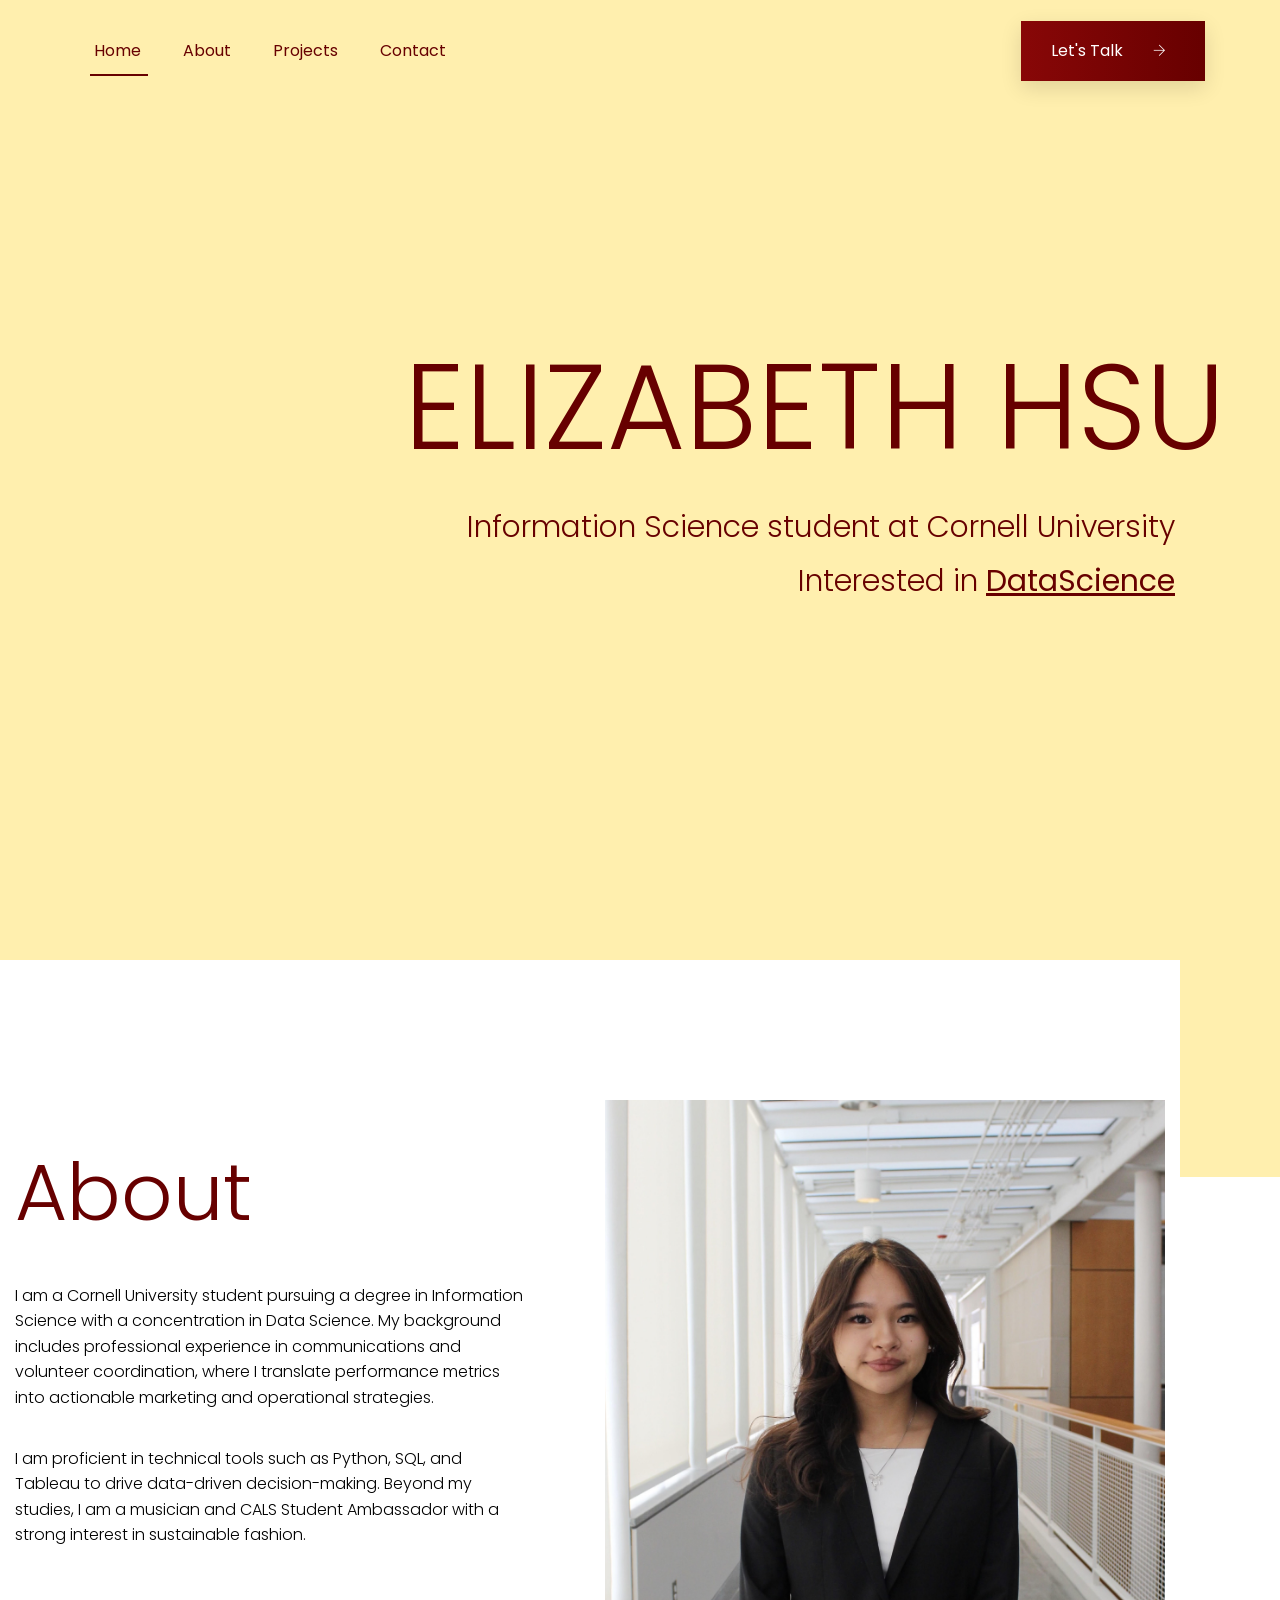
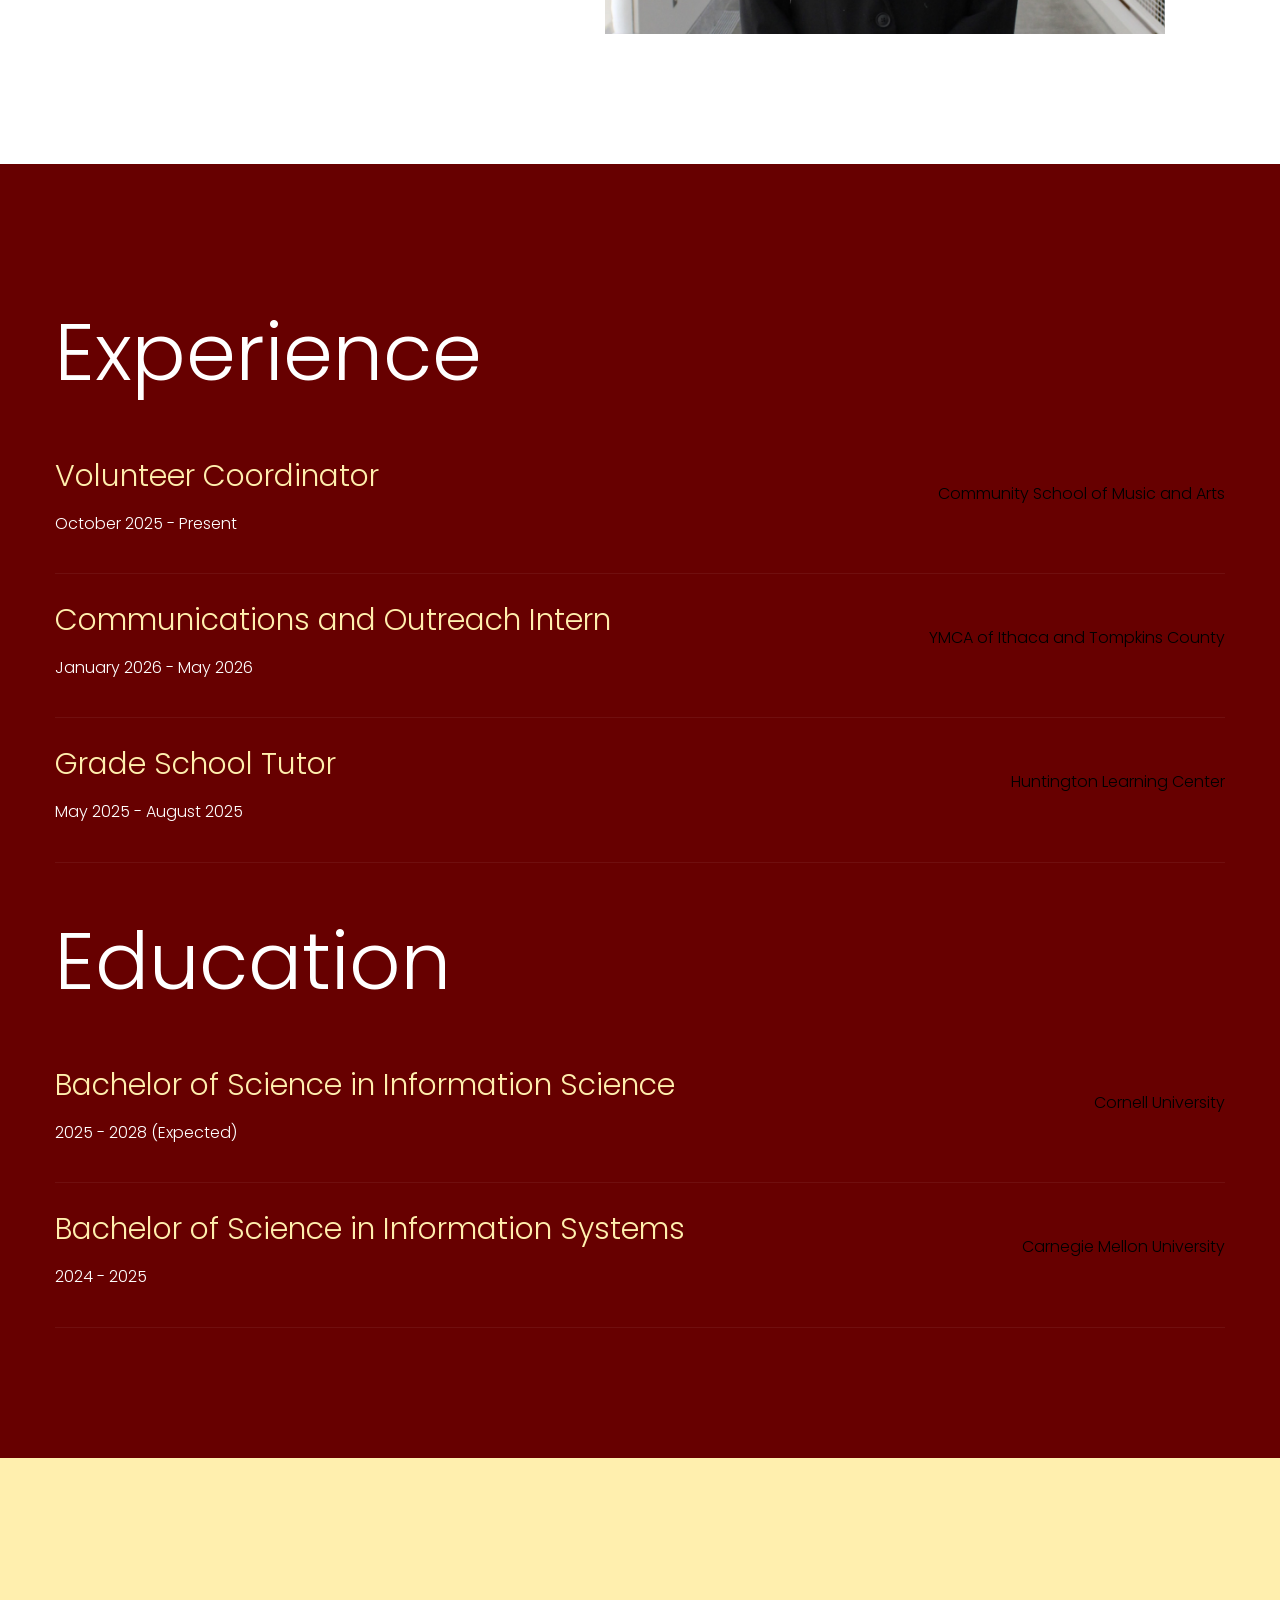
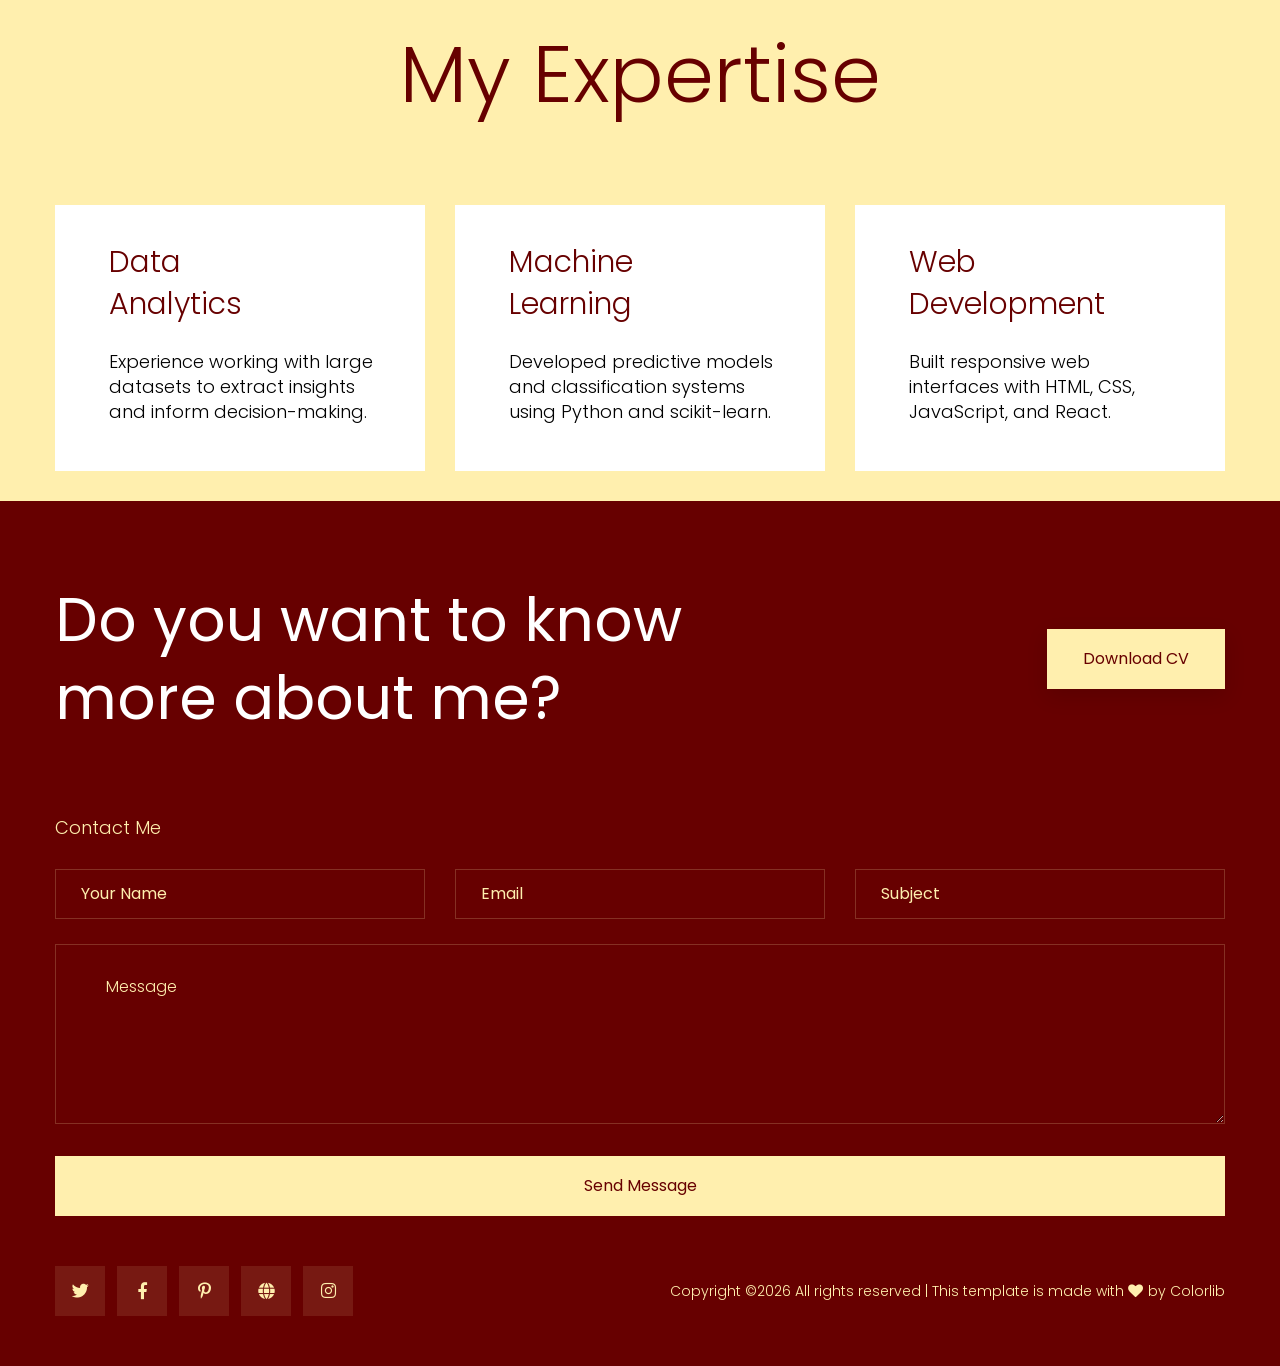
==== commit 92ef566a: "maybefixed" ====
--- a/index.html
+++ b/index.html
@@ -134,8 +134,8 @@
                             <div class="tittle-experience">
                                 <h3>Volunteer Coordinator</h3>
                                 <p>October 2025 - Present</p>
-                                <p class="workplace-name">Community School of Music and Arts</p>
-                            </div>
+                            </div>
+                            <p class="workplace-name">Community School of Music and Arts</p>
                         </div>
                     </div>
                     <div class="col-xl-12">
@@ -143,8 +143,8 @@
                             <div class="tittle-experience">
                                 <h3>Communications and Outreach Intern</h3>
                                 <p>January 2026 - May 2026</p>
-                                <p class="workplace-name">YMCA of Ithaca and Tompkins County</p>
-                            </div>
+                            </div>
+                            <p class="workplace-name">YMCA of Ithaca and Tompkins County</p>
                         </div>
                     </div>
                     <div class="col-xl-12">
@@ -152,8 +152,8 @@
                             <div class="tittle-experience">
                                 <h3>Grade School Tutor</h3>
                                 <p>May 2025 - August 2025</p>
-                                <p class="workplace-name">Huntington Learning Center</p>
-                            </div>
+                            </div>
+                            <p class="workplace-name">Huntington Learning Center</p>
                         </div>
                     </div>
                     <div class="col-lg-12">
@@ -165,21 +165,21 @@
                         <div class="single-about">
                             <div class="tittle-experience">
                                 <h3>Bachelor of Science in Information Science</h3>
-                                <p>Expected Graduation: 2028</p>
+                                <p>2025 - 2028 (Expected)</p>
                             </div>
                             <div class="experience-link">
-                                <a href="#">Cornell University <i class="fas fa-external-link-alt"></i></a>
-                            </div>
-                        </div>
-                    </div>
-                    <div class="col-xl-12">
-                        <div class="single-about">
-                            <div class="tittle-experience">
-                                <h3>Concentration: Data Science</h3>
-                                <p>Current coursework in data analysis, information policy and ethics, and machine learning</p>
-                            </div>
-                            <div>
                                 <p>Cornell University </p>
+                            </div>
+                        </div>
+                    </div>
+                    <div class="col-xl-12">
+                        <div class="single-about">
+                            <div class="tittle-experience">
+                                <h3>Bachelor of Science in Information Systems</h3>
+                                <p>2024 - 2025</p>
+                            </div>
+                            <div class="experience-link">
+                                <p>Carnegie Mellon University </p>
                             </div>
                         </div>
                     </div>
--- a/assets/css/style.css
+++ b/assets/css/style.css
@@ -4027,6 +4027,10 @@
   font-weight: 300;
   font-size: 16px;
   color: #fff;
+  display: block;
+  text-align: right;
+  margin-top: 0;
+  margin-bottom: 0;
 }
 
 /* line 34, C:/Users/HP/Desktop/jun-2020/283.Personal/assets/scss/_my-about.scss */
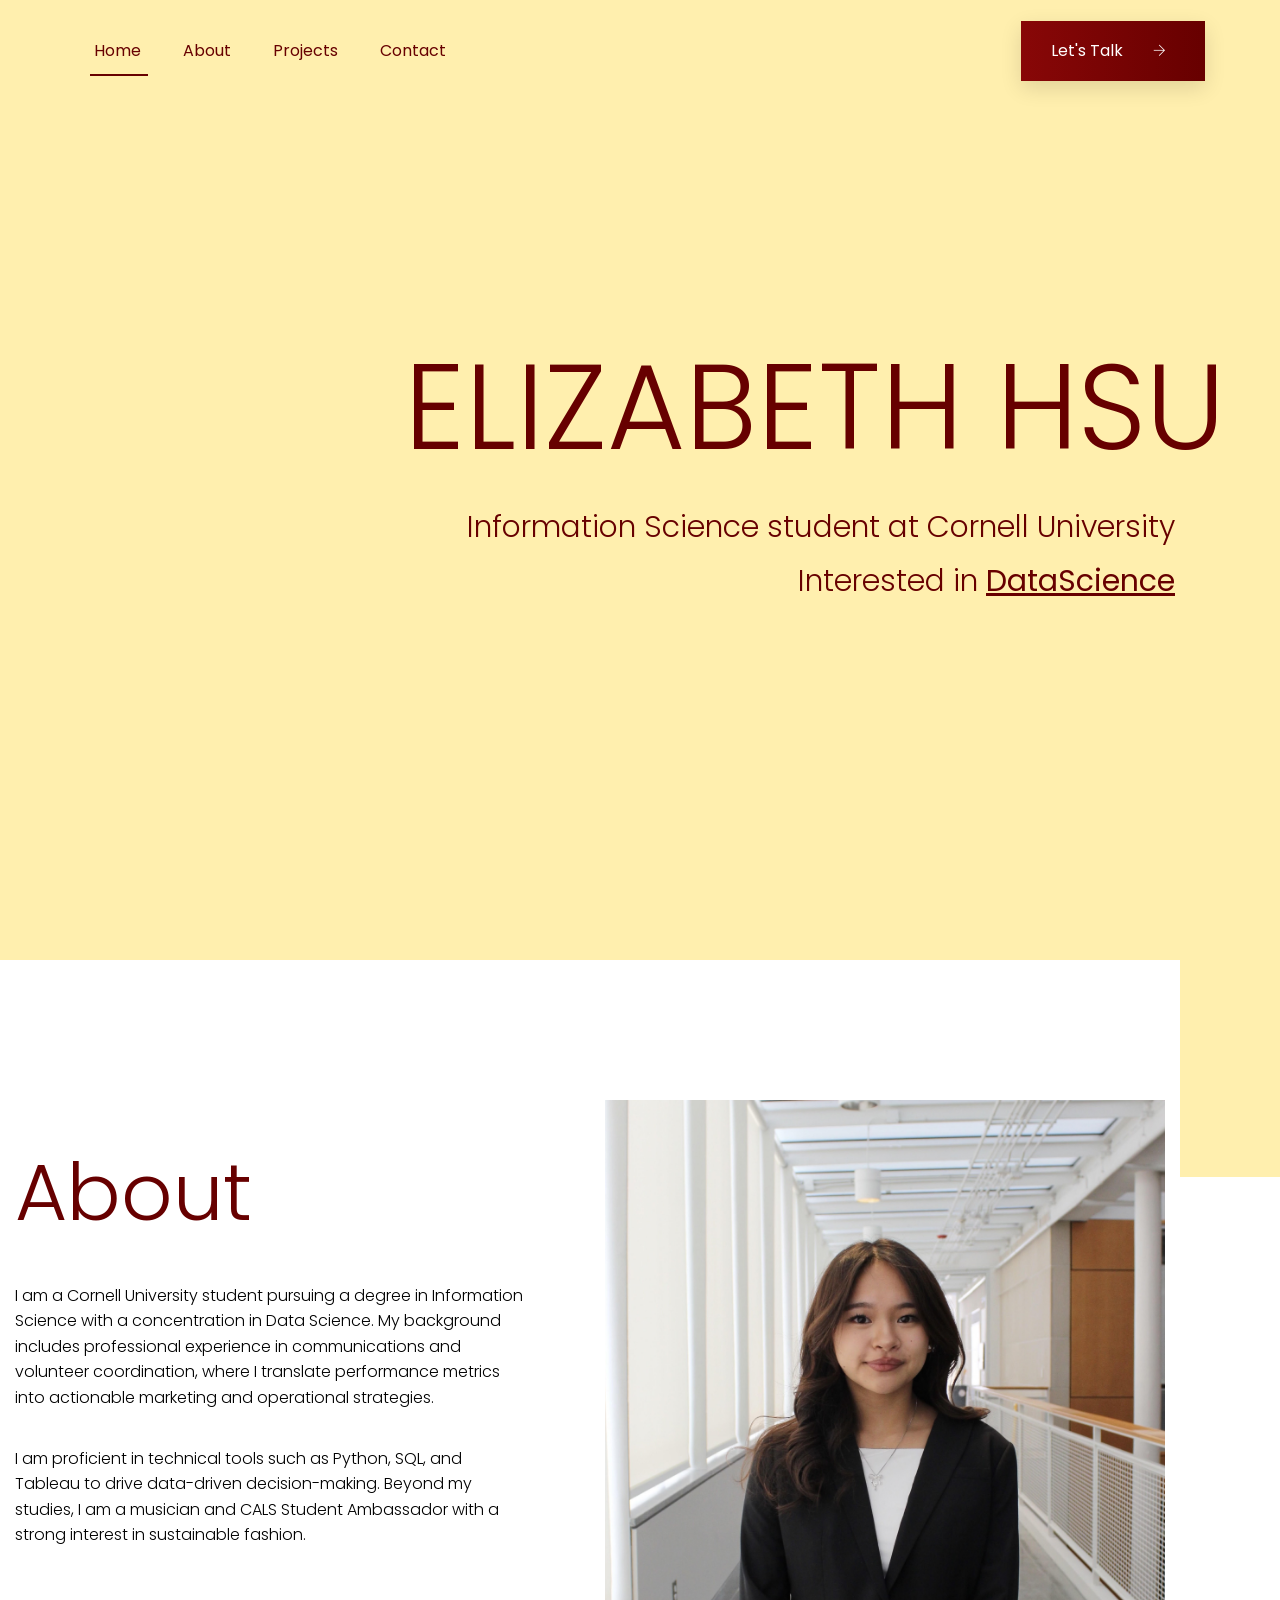
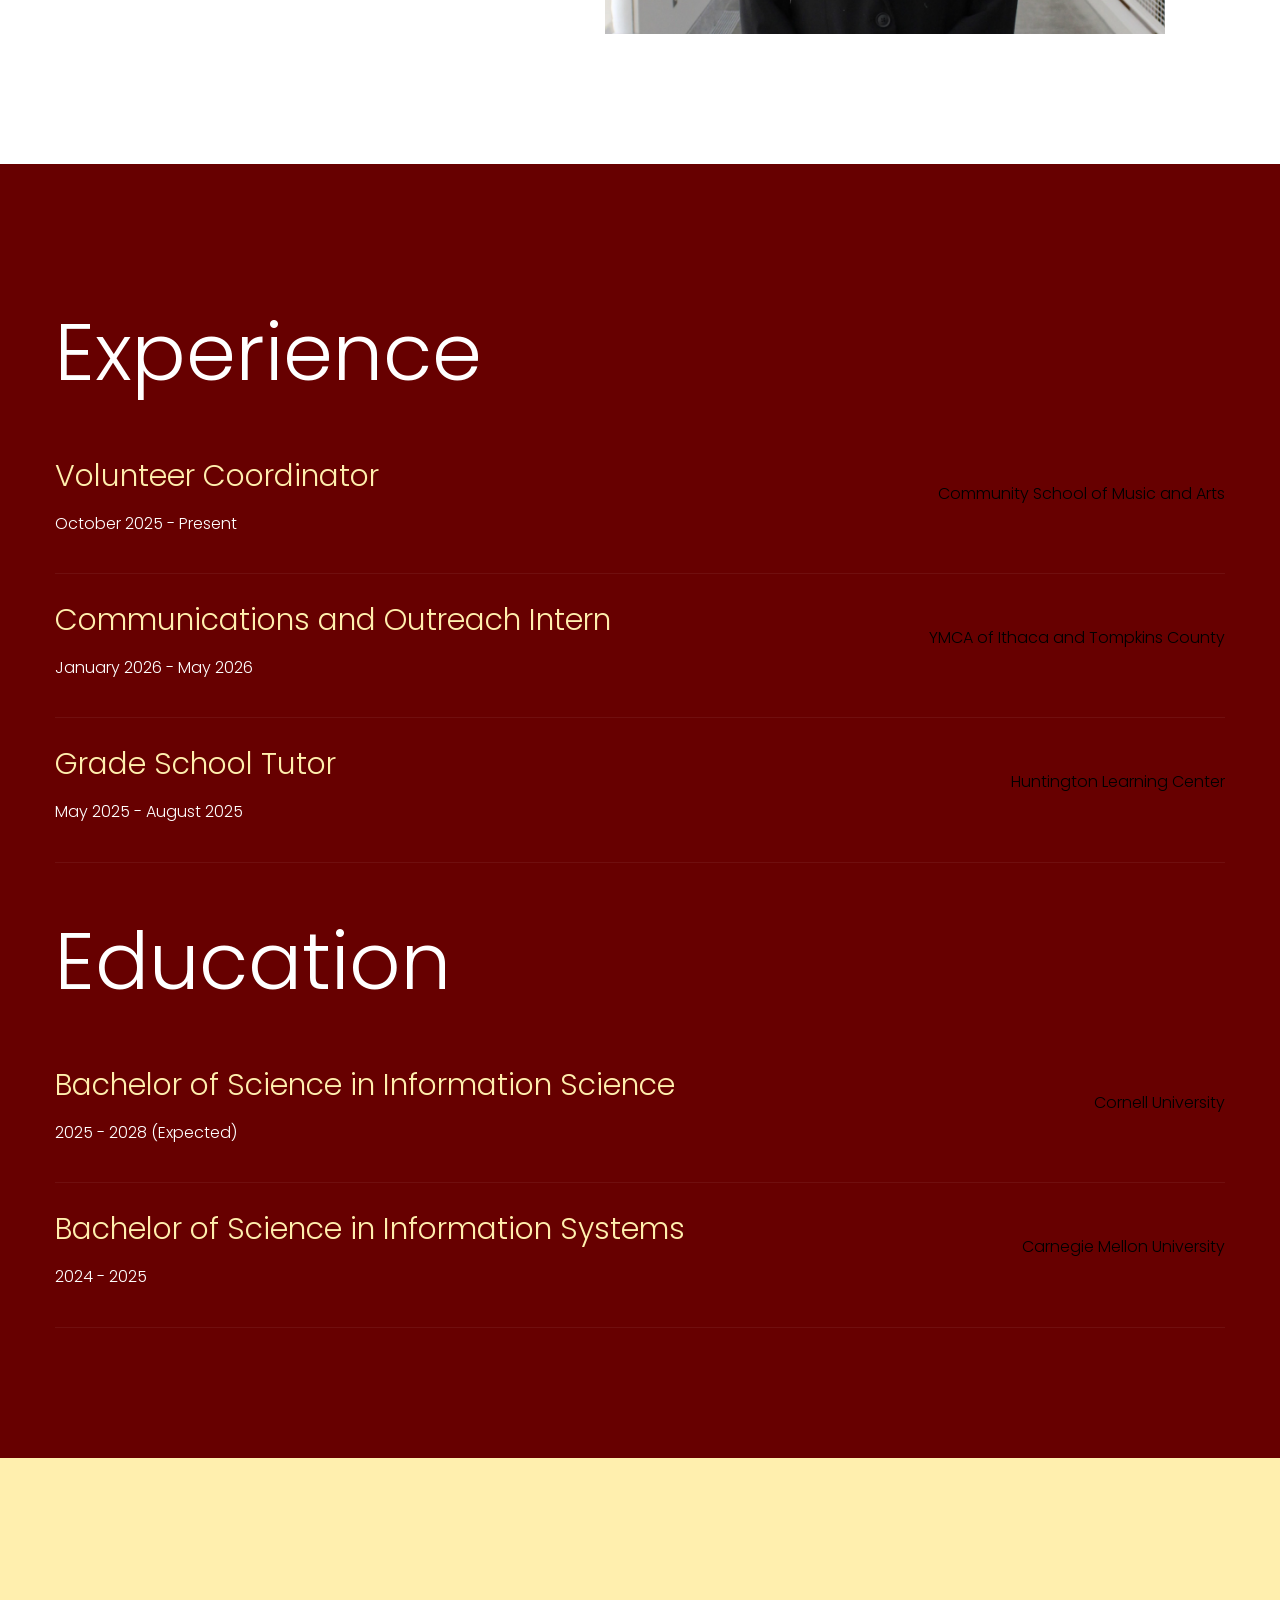
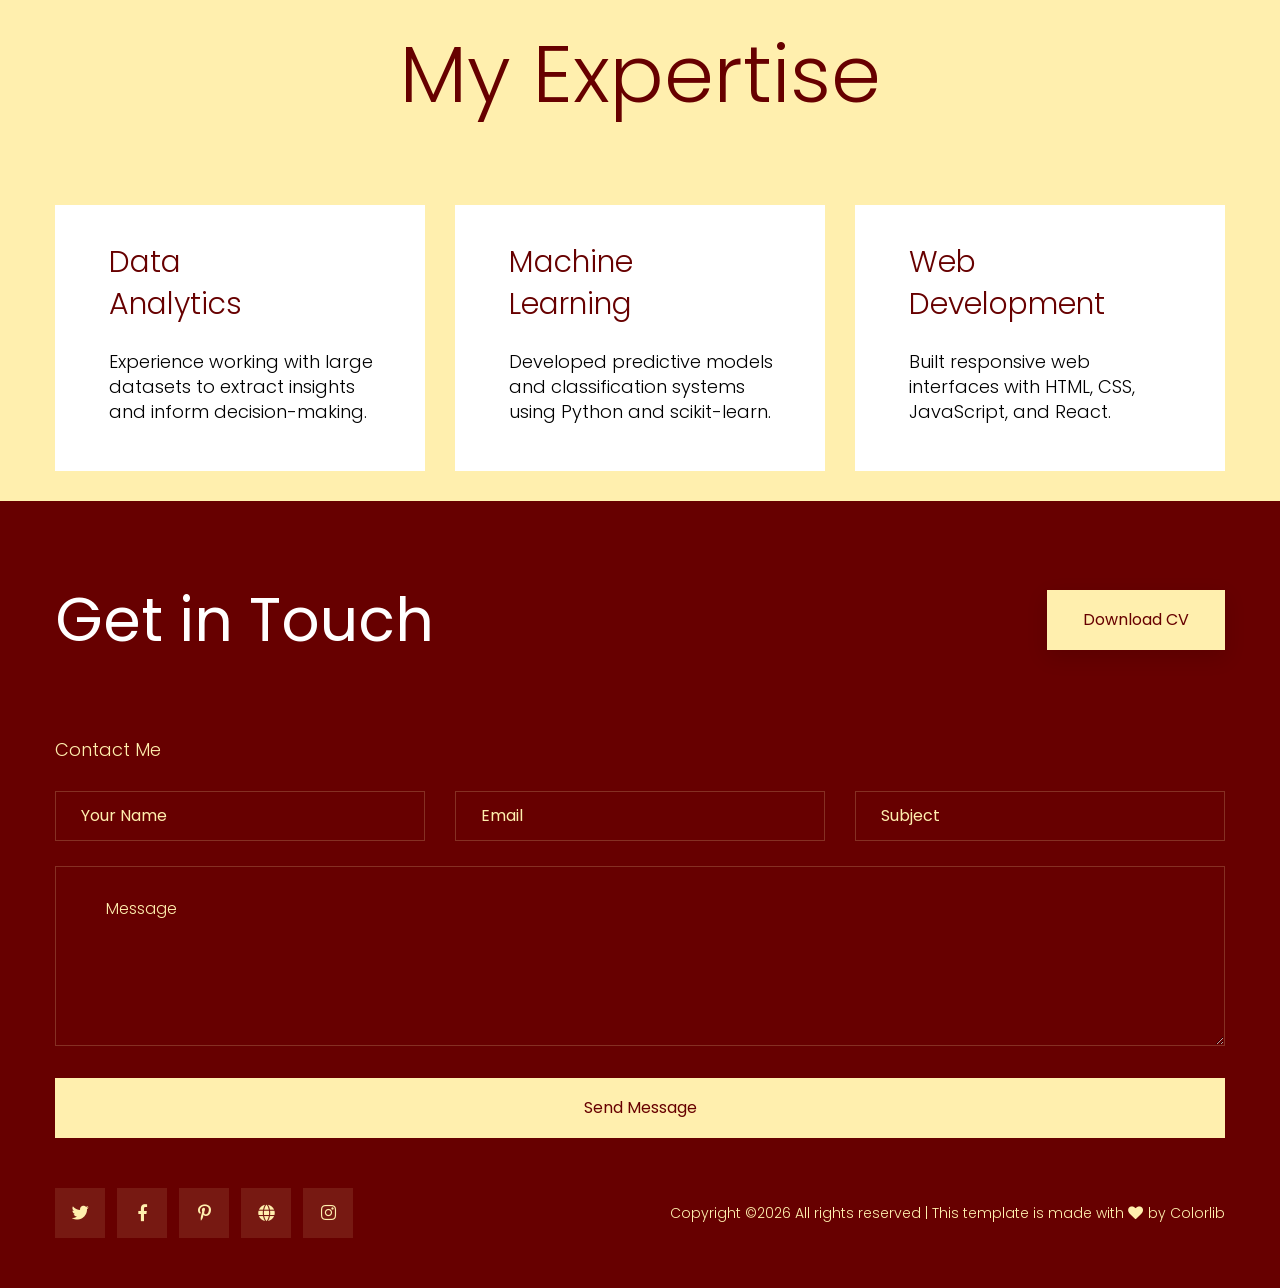
==== commit b096e70c: "contact" ====
--- a/index.html
+++ b/index.html
@@ -238,7 +238,7 @@
                             <div class="row align-items-center justify-content-between">
                                 <div class="col-xl-7 col-lg-9 col-md-8">
                                     <div class="wantToWork-caption wantToWork-caption2">
-                                        <h2>Do you want to know more about me?</h2>
+                                        <h2>Get in Touch</h2>
                                     </div>
                                 </div>
                                 <div class="col-xl-2 col-lg-3 col-md-4">
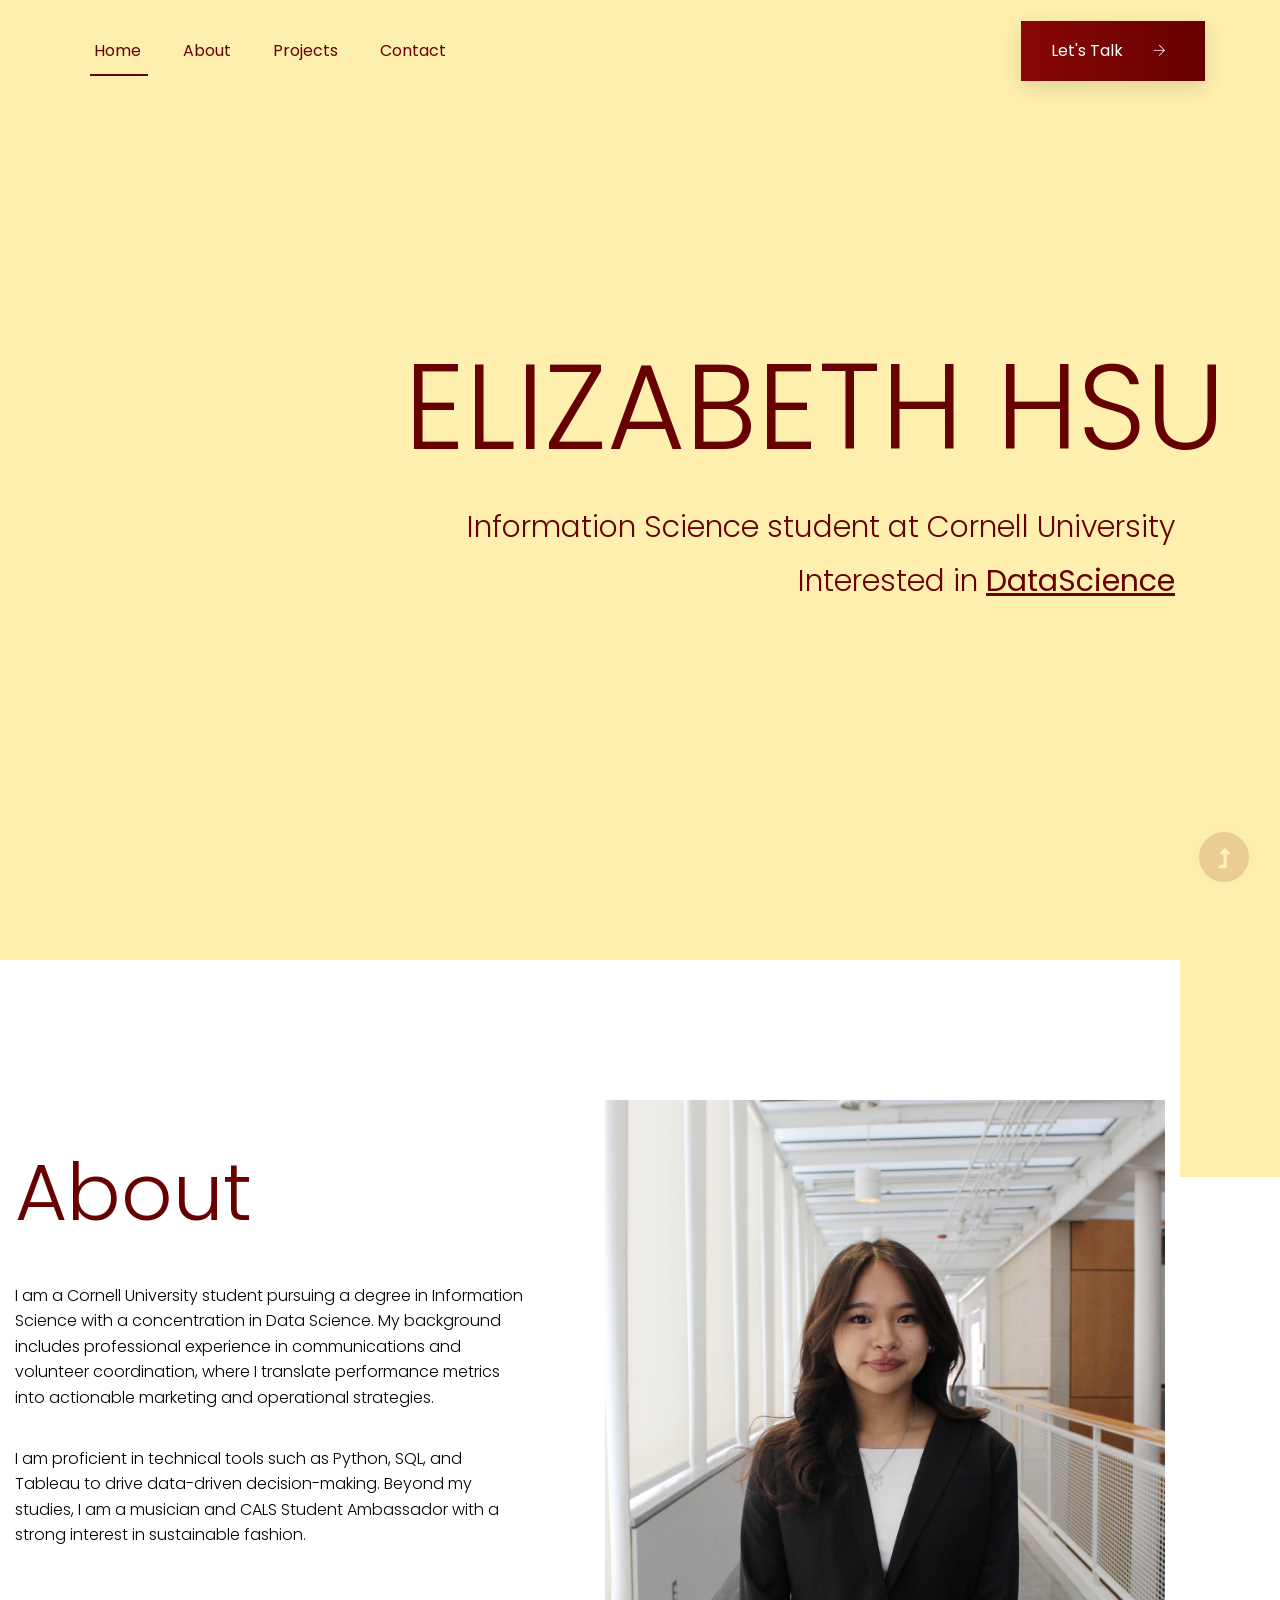
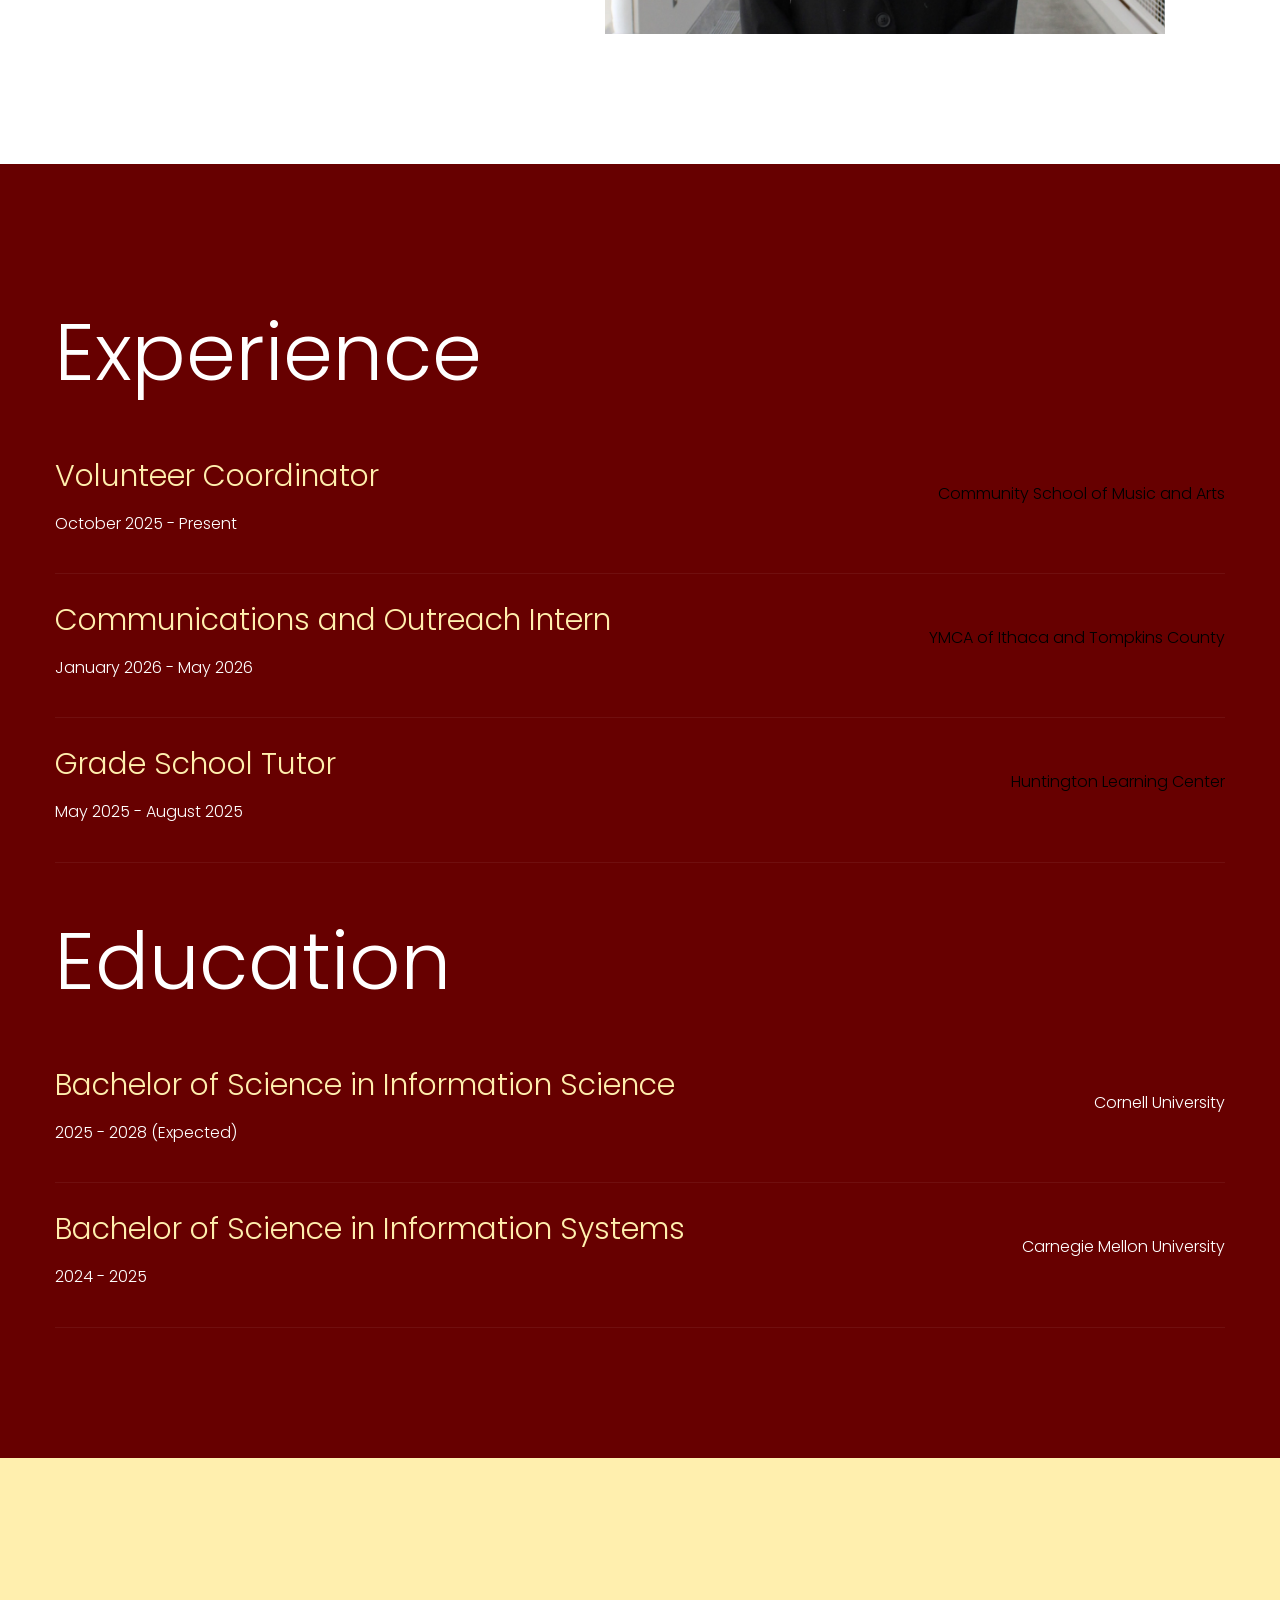
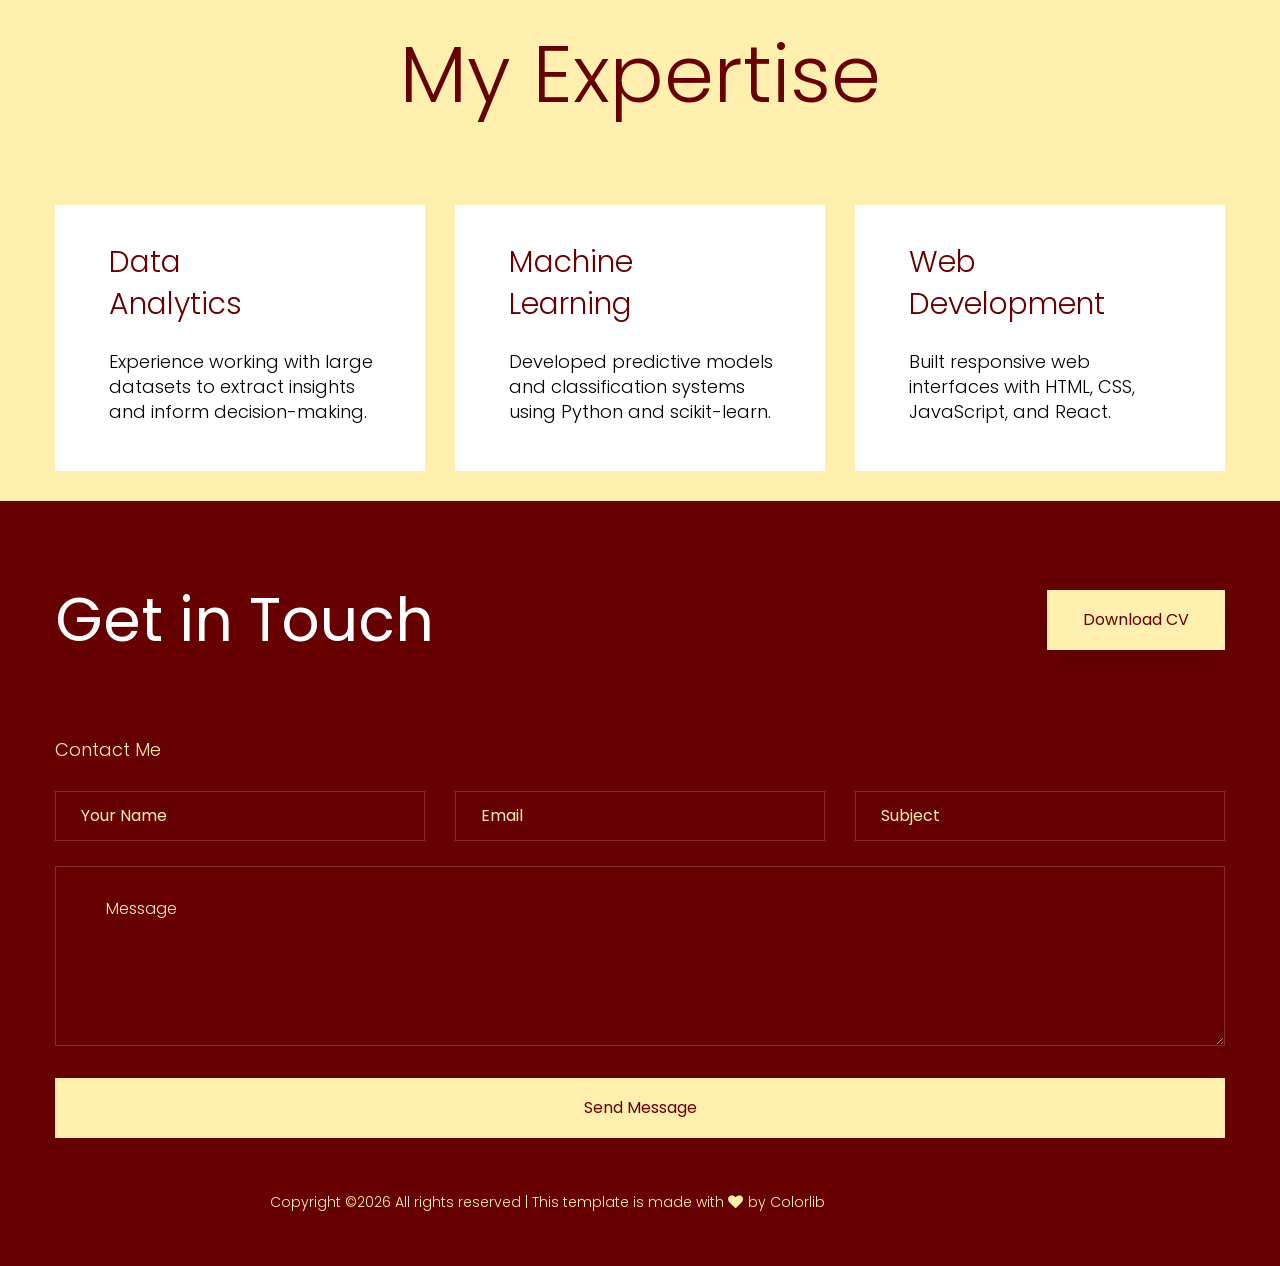
==== commit ab5b27cb: "updatedinfo" ====
--- a/index.html
+++ b/index.html
@@ -298,15 +298,6 @@
                 <div class="container">
                     <div class="footer-border">
                         <div class="row align-items-center">
-                            <div class="col-xl-4 col-lg-4">
-                                <div class="footer-social">
-                                    <a href="#"><i class="fab fa-twitter"></i></a>
-                                    <a href="https://bit.ly/sai4ull"><i class="fab fa-facebook-f"></i></a>
-                                    <a href="#"><i class="fab fa-pinterest-p"></i></a>
-                                    <a href="#"><i class="fas fa-globe"></i></a>
-                                    <a href="#"><i class="fab fa-instagram"></i></a>
-                                </div>
-                            </div>
                             <div class="col-xl-8 col-lg-8">
                                 <div class="footer-copy-right f-right">
                                     <p><!-- Link back to Colorlib can't be removed. Template is licensed under CC BY 3.0. -->
--- a/assets/css/style.css
+++ b/assets/css/style.css
@@ -4050,6 +4050,12 @@
 /* line 41, C:/Users/HP/Desktop/jun-2020/283.Personal/assets/scss/_my-about.scss */
 .may-about .single-about .experience-link a i {
   padding-left: 10px;
+}
+
+.may-about .single-about .experience-link p {
+  font-weight: 300;
+  font-size: 16px;
+  color: #fff;
 }
 
 /* line 2, C:/Users/HP/Desktop/jun-2020/283.Personal/assets/scss/_gallery.scss */
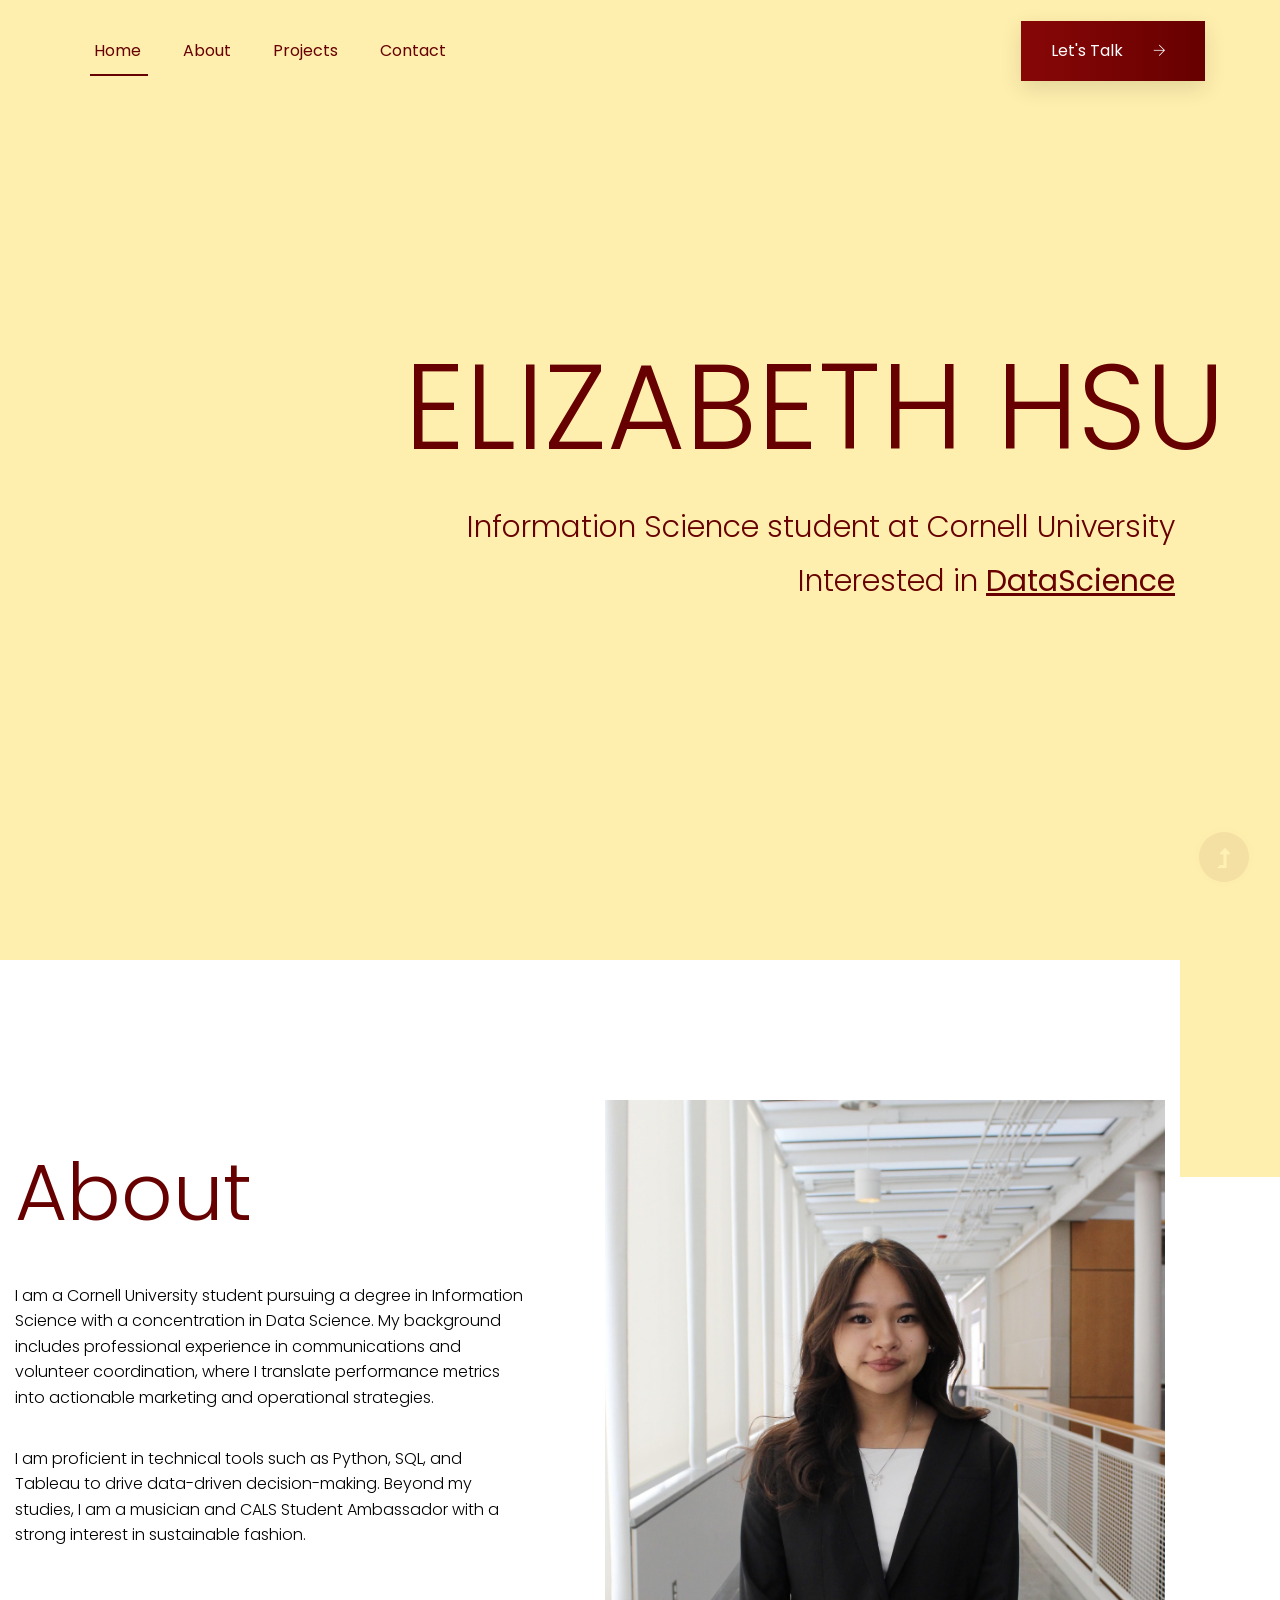
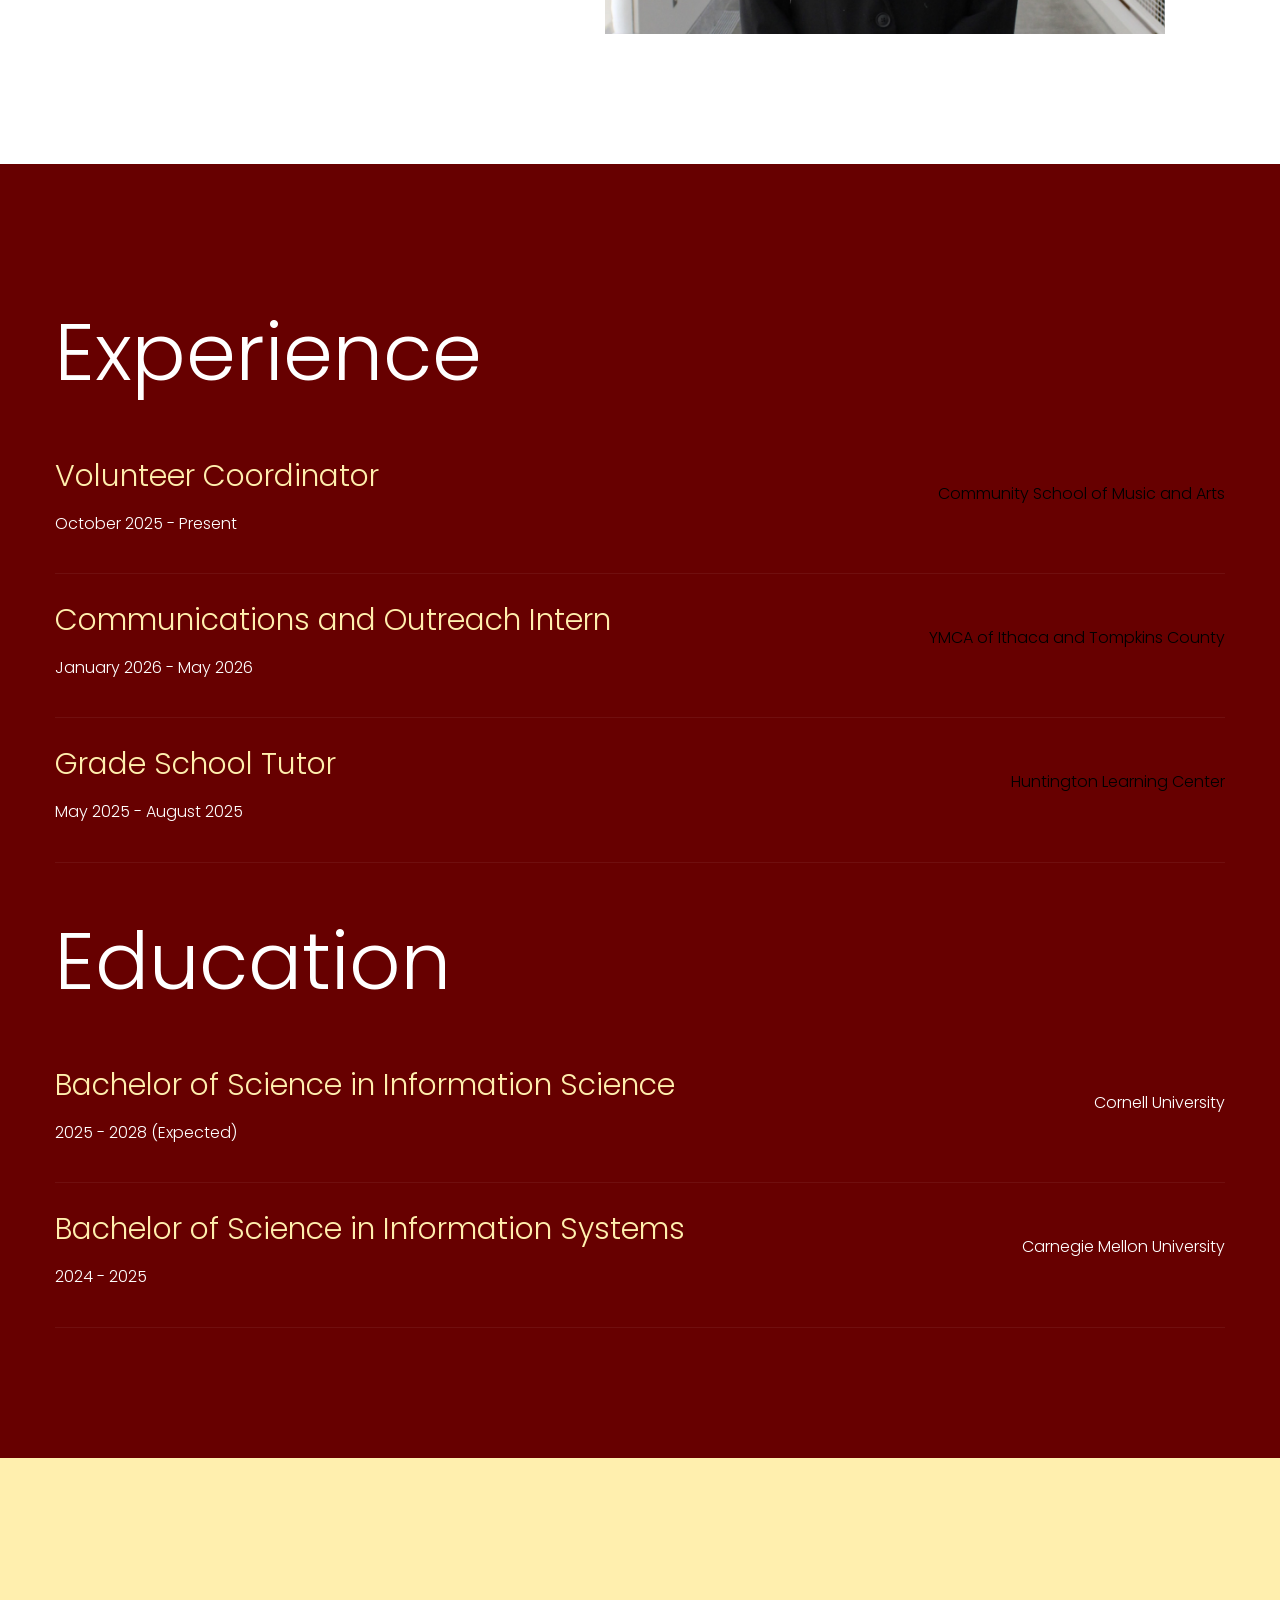
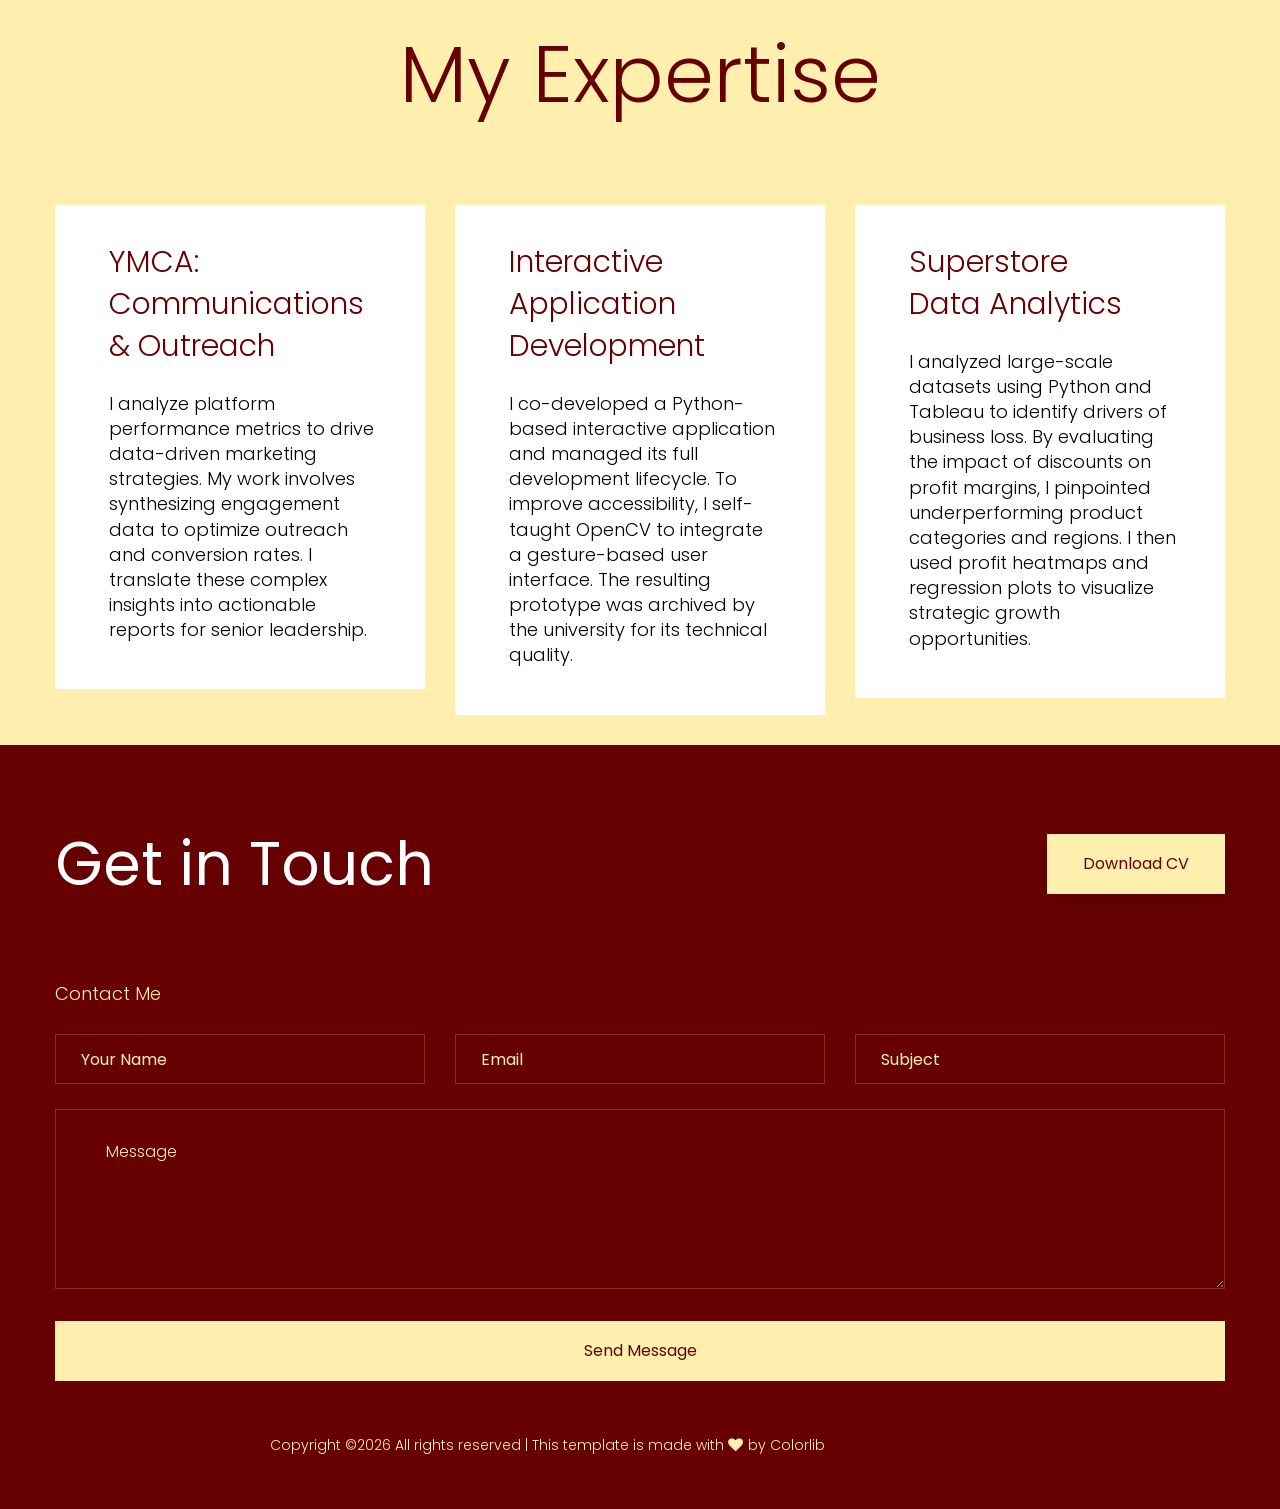
==== commit 817c49aa: "updatedd" ====
--- a/index.html
+++ b/index.html
@@ -135,7 +135,7 @@
                                 <h3>Volunteer Coordinator</h3>
                                 <p>October 2025 - Present</p>
                             </div>
-                            <p class="workplace-name">Community School of Music and Arts</p>
+                            <p class="experience-link">Community School of Music and Arts</p>
                         </div>
                     </div>
                     <div class="col-xl-12">
@@ -144,7 +144,7 @@
                                 <h3>Communications and Outreach Intern</h3>
                                 <p>January 2026 - May 2026</p>
                             </div>
-                            <p class="workplace-name">YMCA of Ithaca and Tompkins County</p>
+                            <p class="experience-link">YMCA of Ithaca and Tompkins County</p>
                         </div>
                     </div>
                     <div class="col-xl-12">
@@ -153,7 +153,7 @@
                                 <h3>Grade School Tutor</h3>
                                 <p>May 2025 - August 2025</p>
                             </div>
-                            <p class="workplace-name">Huntington Learning Center</p>
+                            <p class="experience-link">Huntington Learning Center</p>
                         </div>
                     </div>
                     <div class="col-lg-12">
@@ -201,24 +201,24 @@
                     <div class="col-lg-4 col-md-4 col-sm-6">
                         <div class="single-services mb-30">
                             <div class="services-cap">
-                                <h5>Data<br> Analytics</h5>
-                                <p>Experience working with large datasets to extract insights and inform decision-making.</p>
+                                <h5>YMCA: <br> Communications & Outreach</h5>
+                                <p>I analyze platform performance metrics to drive data-driven marketing strategies. My work involves synthesizing engagement data to optimize outreach and conversion rates. I translate these complex insights into actionable reports for senior leadership.</p>
                             </div>
                         </div>
                     </div>
                     <div class="col-lg-4 col-md-4 col-sm-6">
                         <div class="single-services mb-30">
                             <div class="services-cap">
-                                <h5>Machine<br> Learning</h5>
-                                <p>Developed predictive models and classification systems using Python and scikit-learn.</p>
+                                <h5>Interactive <br> Application Development</h5>
+                                <p>I co-developed a Python-based interactive application and managed its full development lifecycle. To improve accessibility, I self-taught OpenCV to integrate a gesture-based user interface. The resulting prototype was archived by the university for its technical quality.</p>
                             </div>
                         </div>
                     </div>
                     <div class="col-lg-4 col-md-4 col-sm-6">
                         <div class="single-services mb-30">
                             <div class="services-cap">
-                                <h5>Web<br> Development</h5>
-                                <p>Built responsive web interfaces with HTML, CSS, JavaScript, and React.</p>
+                                <h5>Superstore<br> Data Analytics</h5>
+                                <p>I analyzed large-scale datasets using Python and Tableau to identify drivers of business loss. By evaluating the impact of discounts on profit margins, I pinpointed underperforming product categories and regions. I then used profit heatmaps and regression plots to visualize strategic growth opportunities.</p>
                             </div>
                         </div>
                     </div>
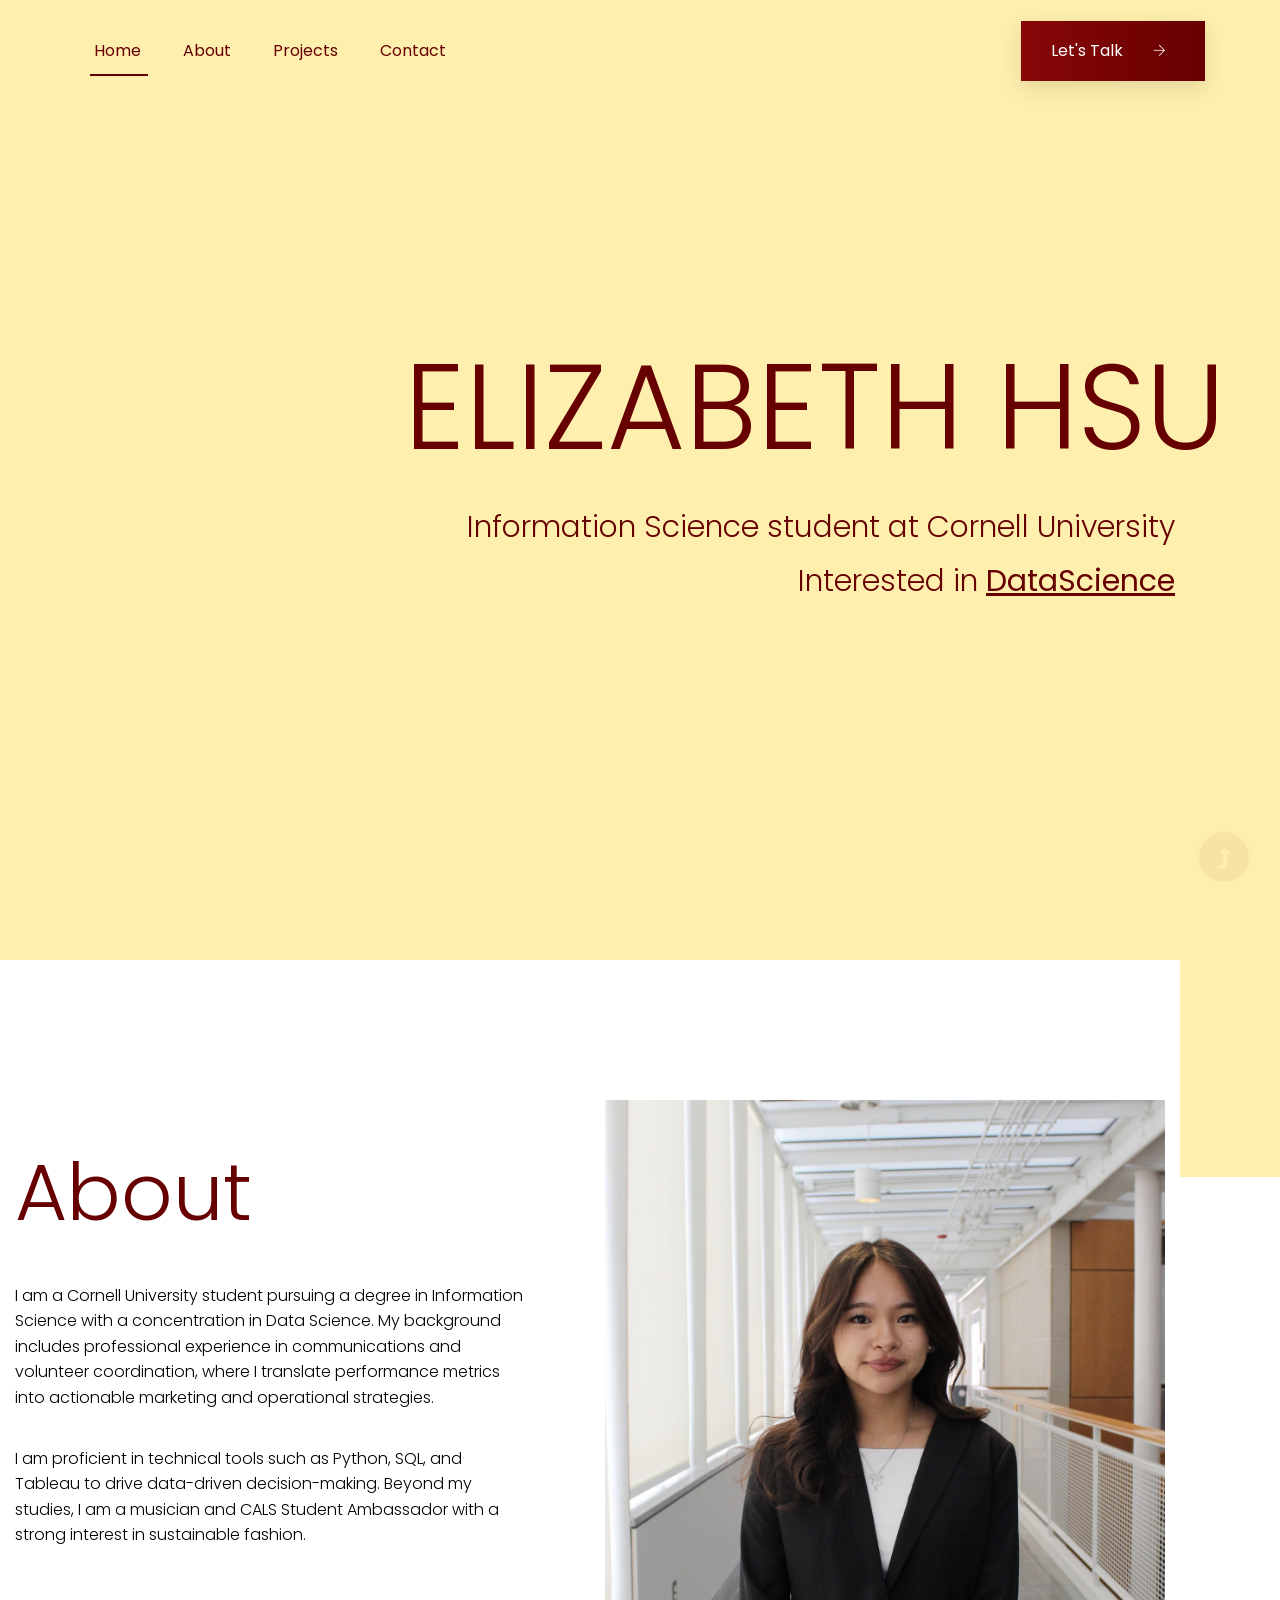
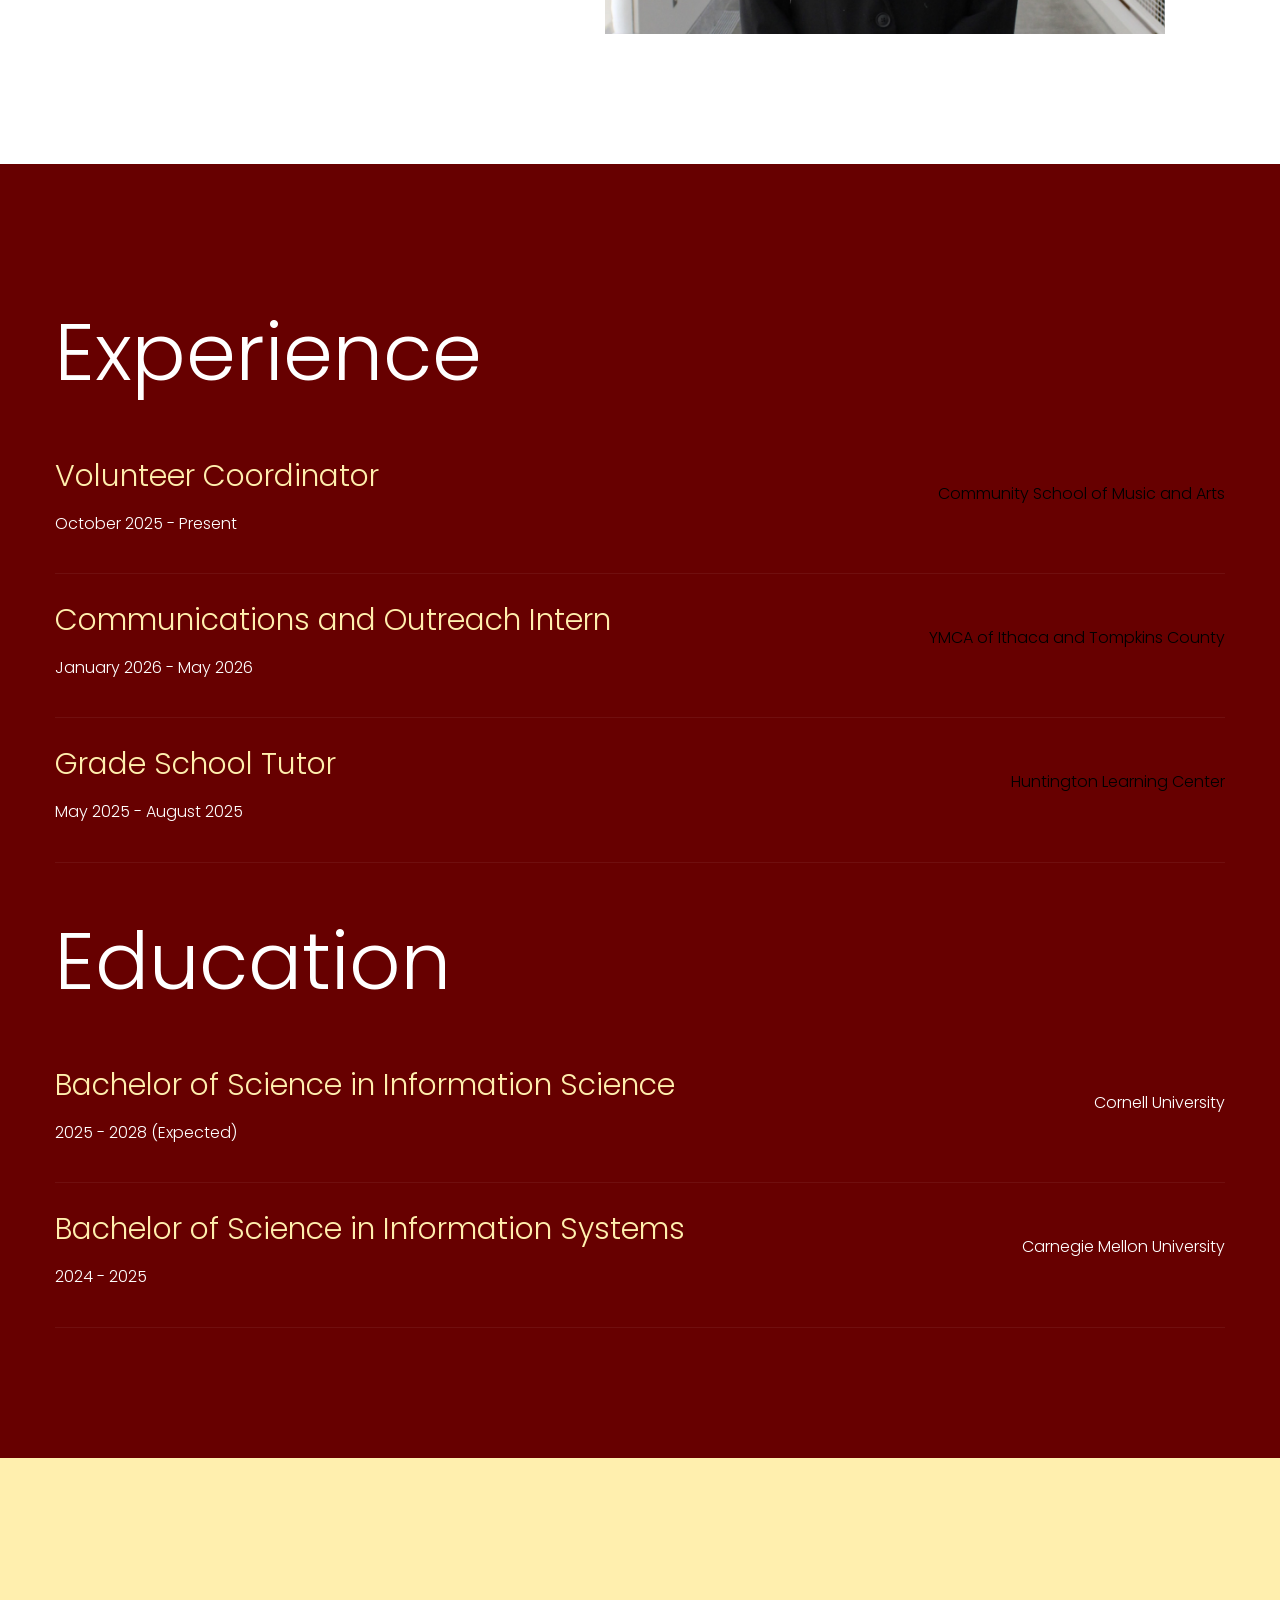
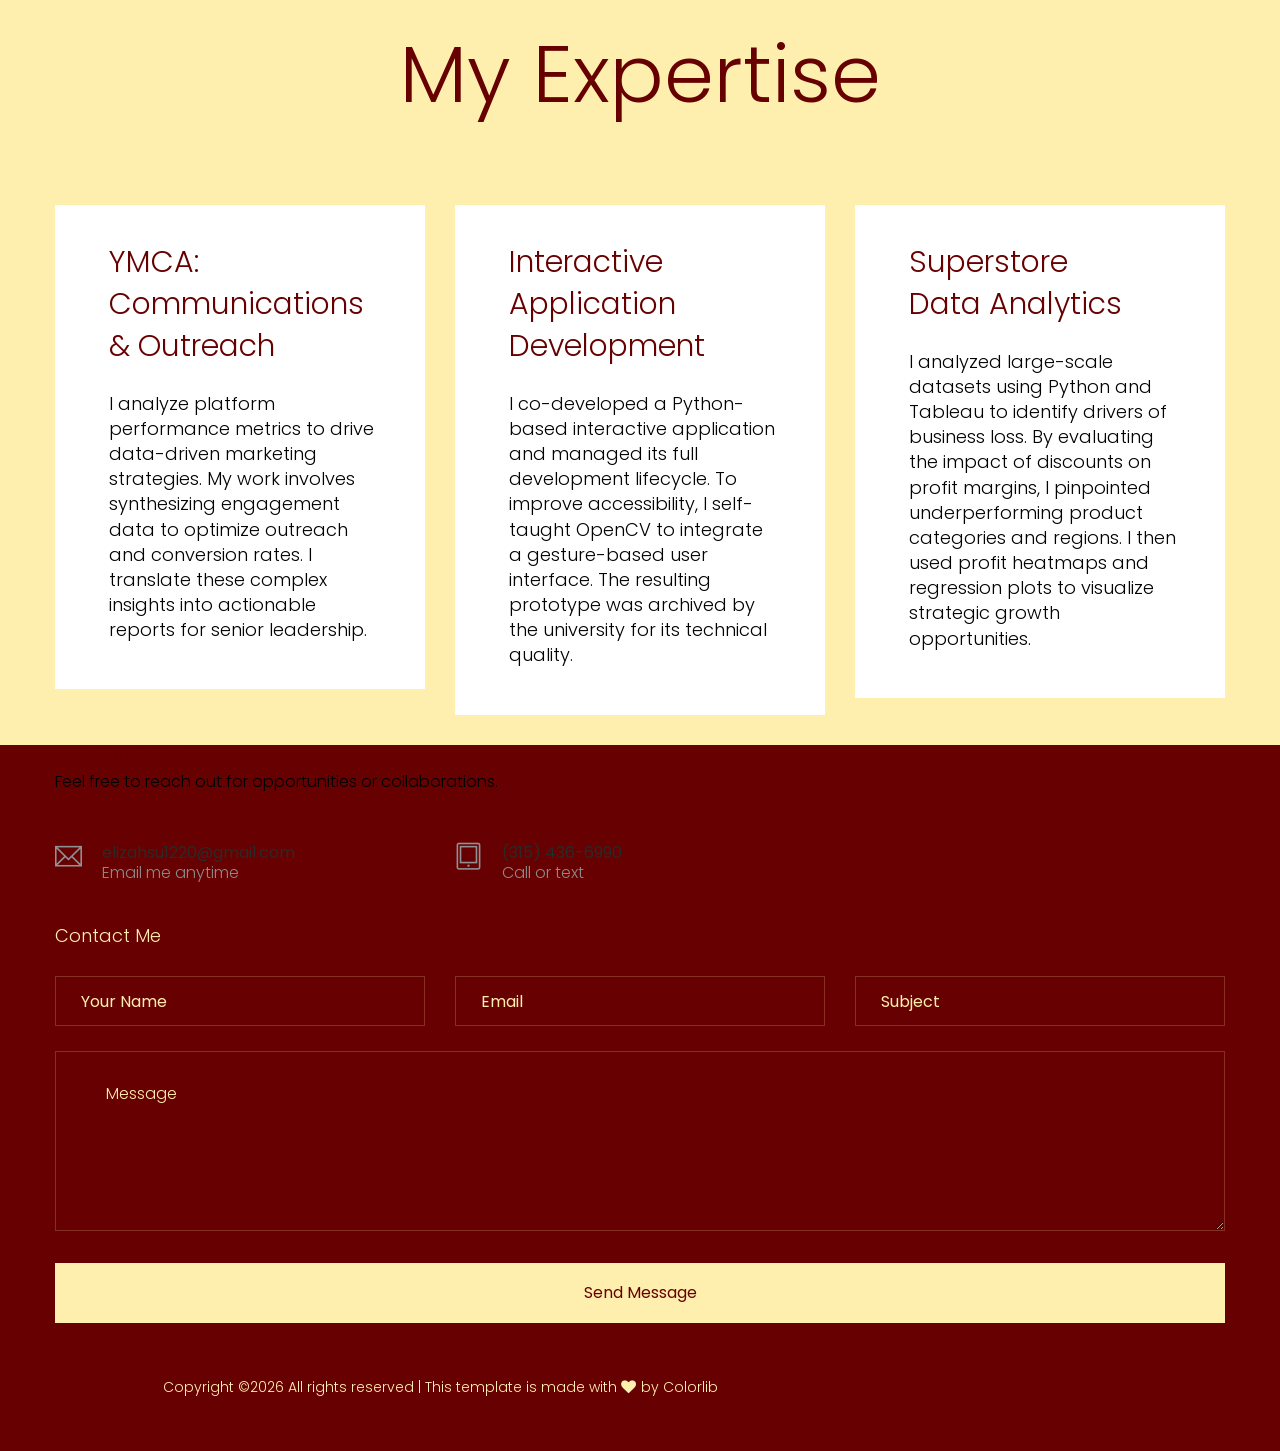
==== commit ca48ad9b: "plsss" ====
--- a/index.html
+++ b/index.html
@@ -234,15 +234,31 @@
                 <!-- Want To work -->
                 <section class="wantToWork-area ">
                     <div class="container">
-                        <div class="wants-wrapper w-padding2">
-                            <div class="row align-items-center justify-content-between">
-                                <div class="col-xl-7 col-lg-9 col-md-8">
-                                    <div class="wantToWork-caption wantToWork-caption2">
-                                        <h2>Get in Touch</h2>
+                        <div class="row justify-content-start">
+                            <div class="col-lg-6 col-md-8">
+                                <div class="contact-caption mb-50">
+                                    <h3>My Information</h3>
+                                    <p>Feel free to reach out for opportunities or collaborations.</p>
+                                </div>
+                            </div>
+                        </div>
+                        <div class="row justify-content-start">
+                            <div class="col-lg-4 col-md-6">
+                                <div class="media contact-info">
+                                    <span class="contact-info__icon"><i class="ti-email"></i></span>
+                                    <div class="media-body">
+                                        <h3>elizahsu1220@gmail.com</h3>
+                                        <p>Email me anytime</p>
                                     </div>
                                 </div>
-                                <div class="col-xl-2 col-lg-3 col-md-4">
-                                    <a href="#" class="btn white-btn f-right sm-left">Download CV</a>
+                            </div>
+                            <div class="col-lg-4 col-md-6">
+                                <div class="media contact-info">
+                                    <span class="contact-info__icon"><i class="ti-tablet"></i></span>
+                                    <div class="media-body">
+                                        <h3>(315) 436-6990</h3>
+                                        <p>Call or text</p>
+                                    </div>
                                 </div>
                             </div>
                         </div>
@@ -299,7 +315,7 @@
                     <div class="footer-border">
                         <div class="row align-items-center">
                             <div class="col-xl-8 col-lg-8">
-                                <div class="footer-copy-right f-right">
+                                <div class="footer-copy-right text-center">
                                     <p><!-- Link back to Colorlib can't be removed. Template is licensed under CC BY 3.0. -->
   Copyright &copy;<script>document.write(new Date().getFullYear());</script> All rights reserved | This template is made with <i class="fa fa-heart" aria-hidden="true"></i> by <a href="https://colorlib.com" target="_blank">Colorlib</a>
   <!-- Link back to Colorlib can't be removed. Template is licensed under CC BY 3.0. --></p>
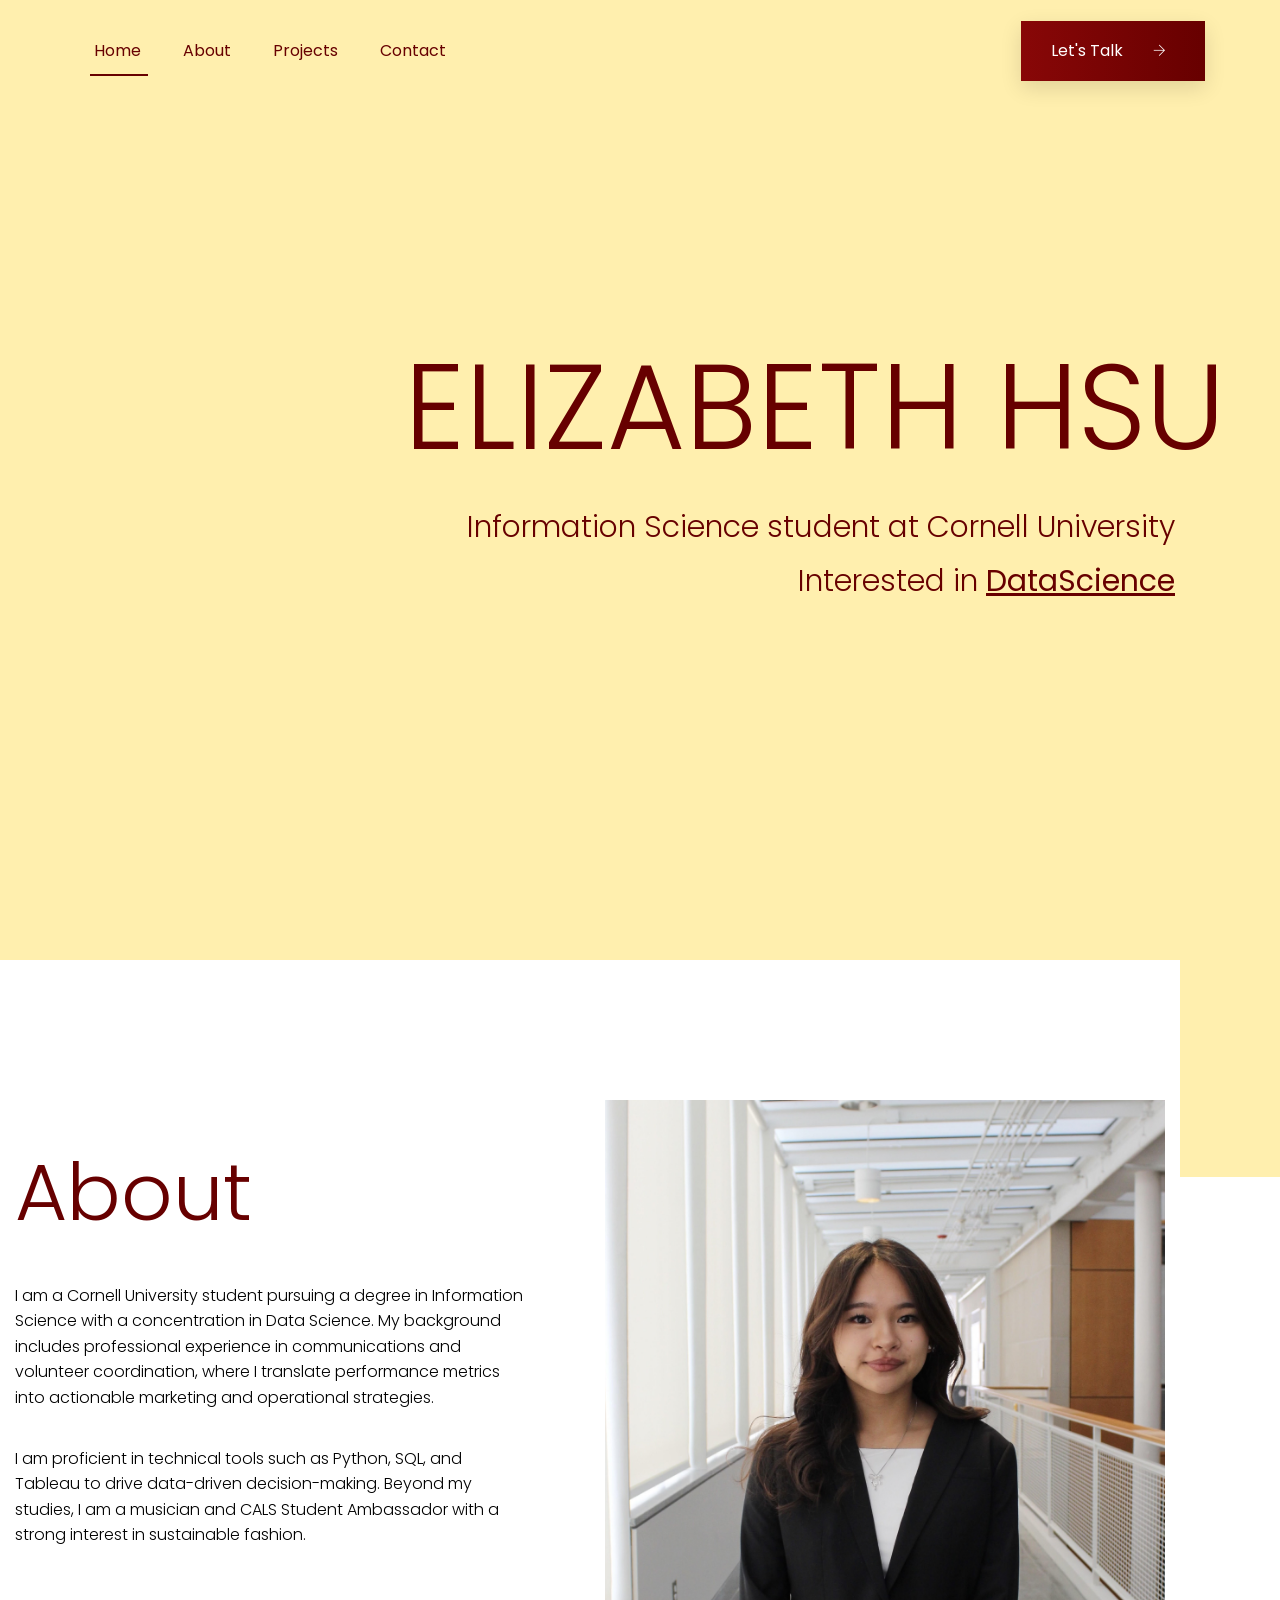
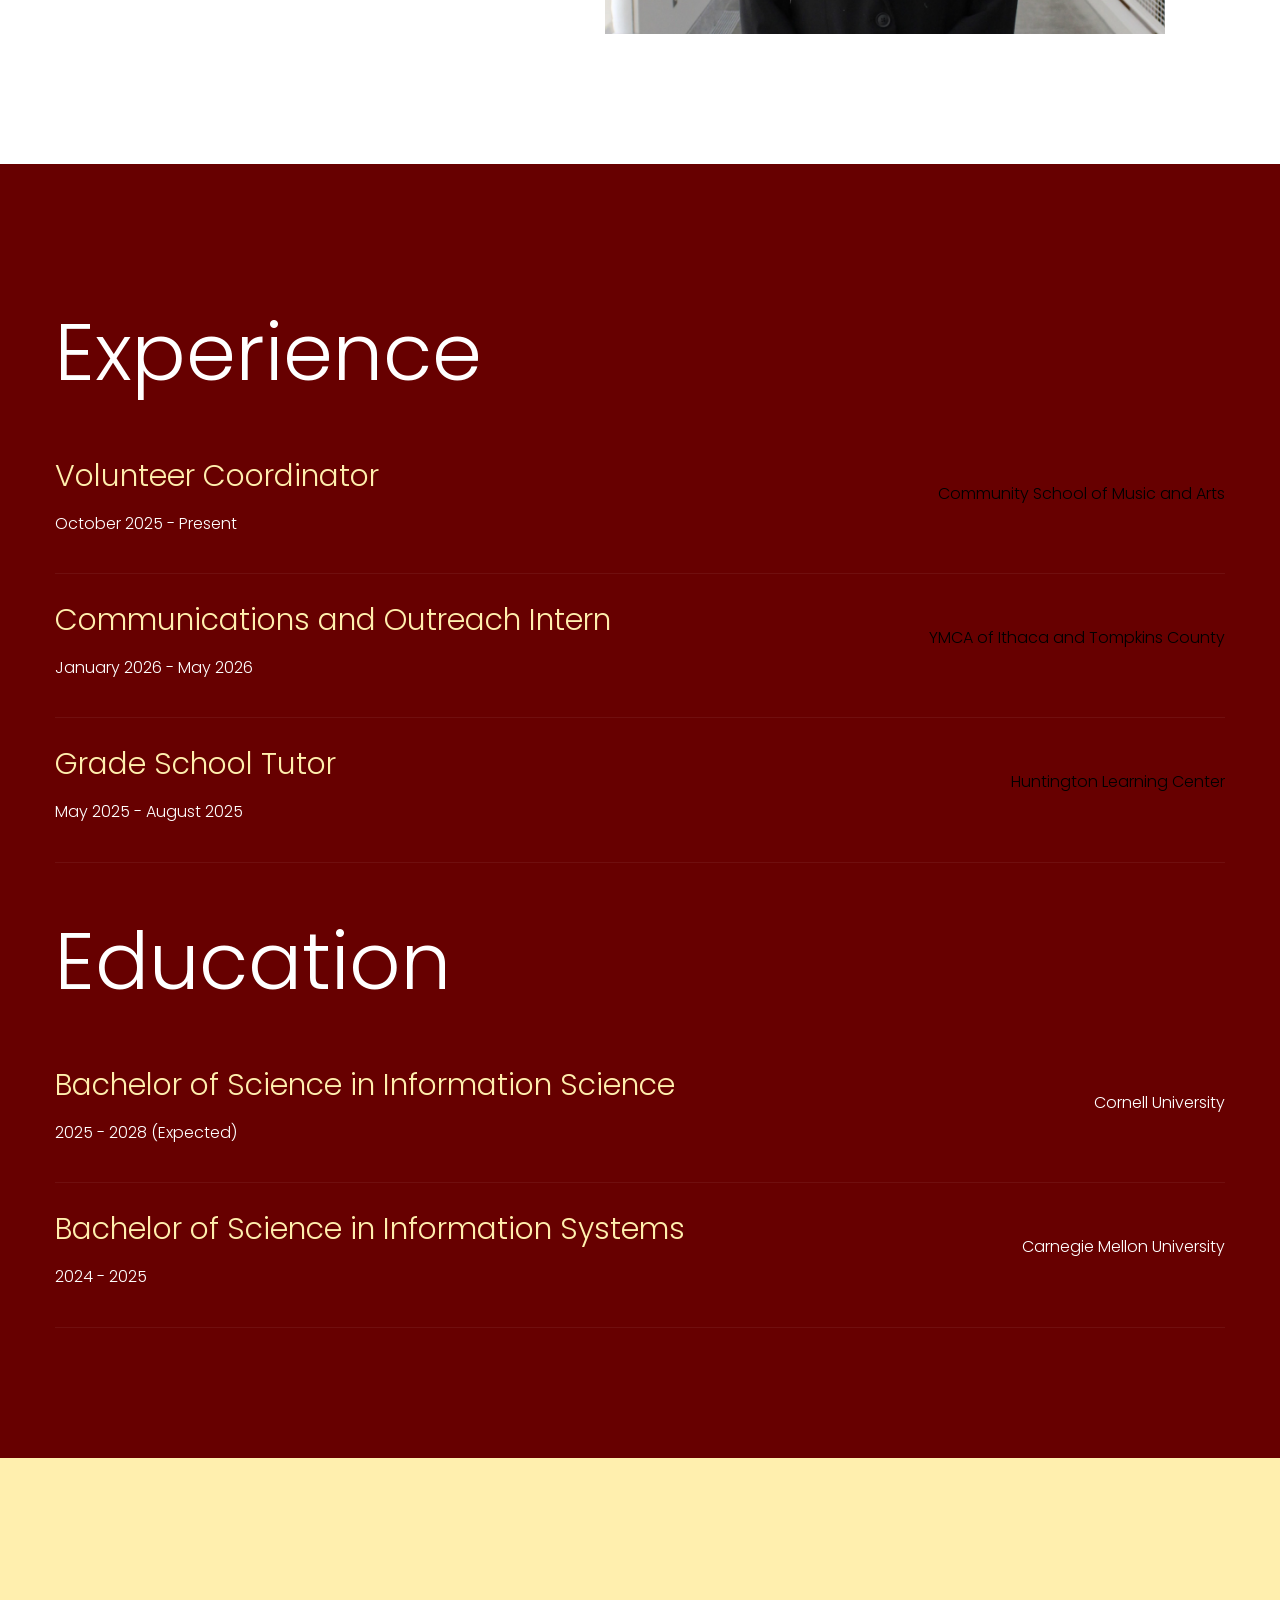
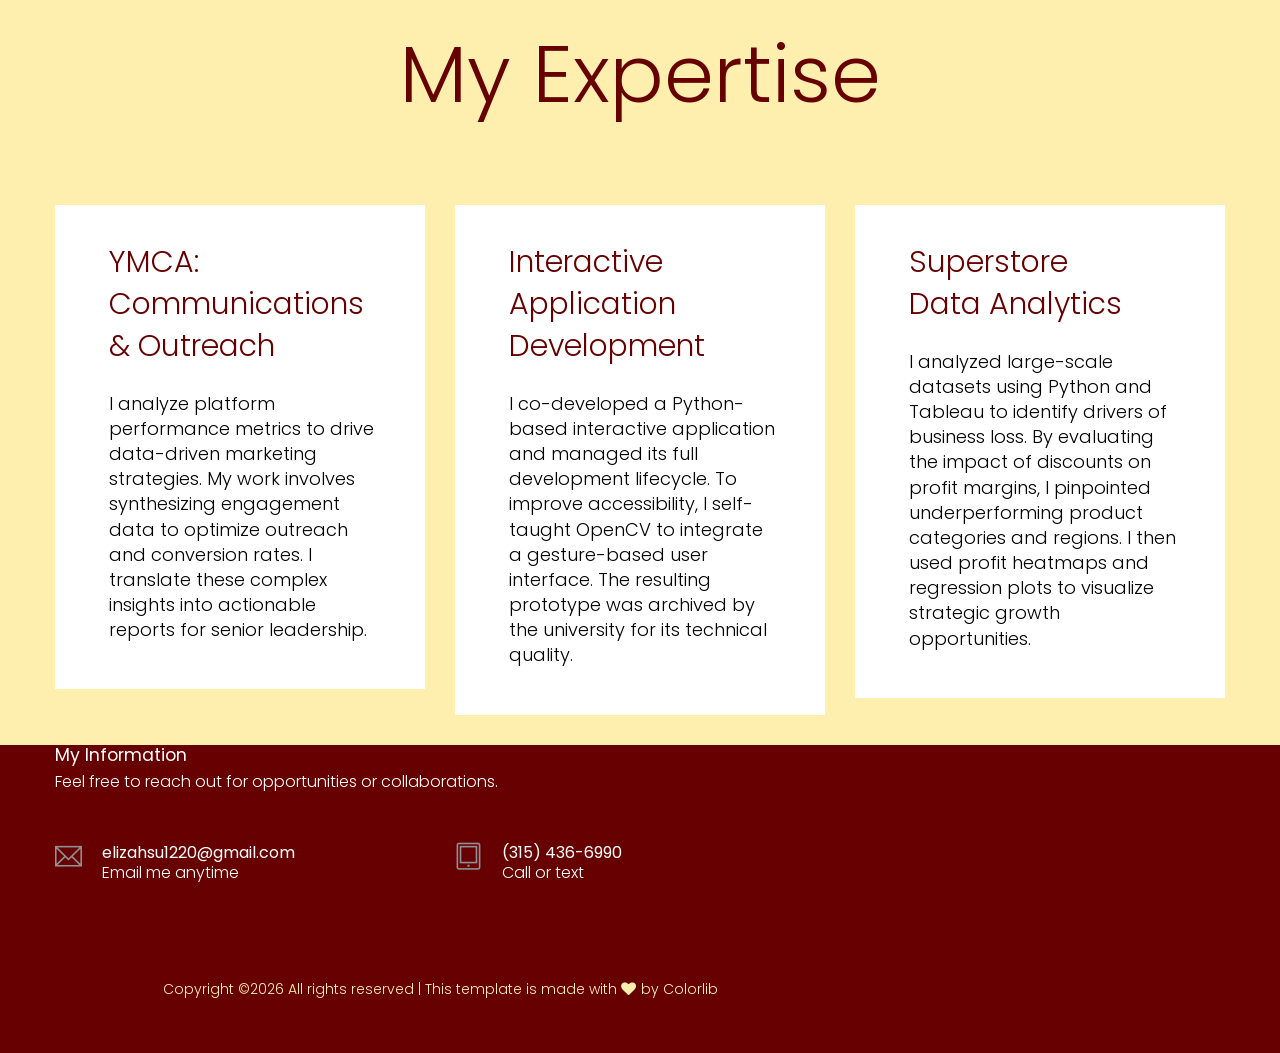
==== commit 9ab55d1a: "pleaseeeee" ====
--- a/index.html
+++ b/index.html
@@ -265,49 +265,6 @@
                     </div>
                 </section>
                 <!-- Want To work End -->
-                <div class="container">
-                    <div class="row">
-                        <div class="col-lg-12">
-                            <!-- contact-form -->
-                            <div id="contact" class="form-wrapper">
-                                <div class="row ">
-                                    <div class="col-xl-12">
-                                        <div class="small-tittle mb-30">
-                                            <h4>Contact Me</h4>
-                                        </div>
-                                    </div>
-                                </div>
-                                <form id="contact-form" action="#" method="POST">
-                                    <div class="row">
-                                        <div class="col-lg-4 col-md-6">
-                                            <div class="form-box user-icon mb-25">
-                                                <input type="text" name="name" placeholder="Your name">
-                                            </div>
-                                        </div>
-                                        <div class="col-lg-4 col-md-6">
-                                            <div class="form-box email-icon mb-25">
-                                                <input type="text" name="email" placeholder="Email">
-                                            </div>
-                                        </div>
-                                        <div class="col-lg-4 col-md-6">
-                                            <div class="form-box email-icon mb-25">
-                                                <input type="text" name="email" placeholder="Subject">
-                                            </div>
-                                        </div>
-                                        <div class="col-lg-12">
-                                            <div class="form-box message-icon mb-25">
-                                                <textarea name="message" id="message" placeholder="Message"></textarea>
-                                            </div>
-                                            <div class="submit-info">
-                                                <button class="submit-btn2" type="submit">Send Message</button>
-                                            </div>
-                                        </div>
-                                    </div>
-                                </form> 
-                            </div>
-                        </div>
-                    </div>
-                </div>
             </div>
             <!-- footer-bottom area -->
             <div class="footer-bottom-area">
--- a/assets/css/style.css
+++ b/assets/css/style.css
@@ -6163,7 +6163,16 @@
 
 /* line 36, C:/Users/HP/Desktop/jun-2020/283.Personal/assets/scss/_contact.scss */
 .contact-info .media-body p {
-  color: #8a8a8a;
+  color: #fff;
+}
+
+.contact-info .media-body h3 {
+  color: #fff;
+}
+
+.contact-caption h3,
+.contact-caption p {
+  color: #fff;
 }
 
 /*=================== contact banner end ====================*/
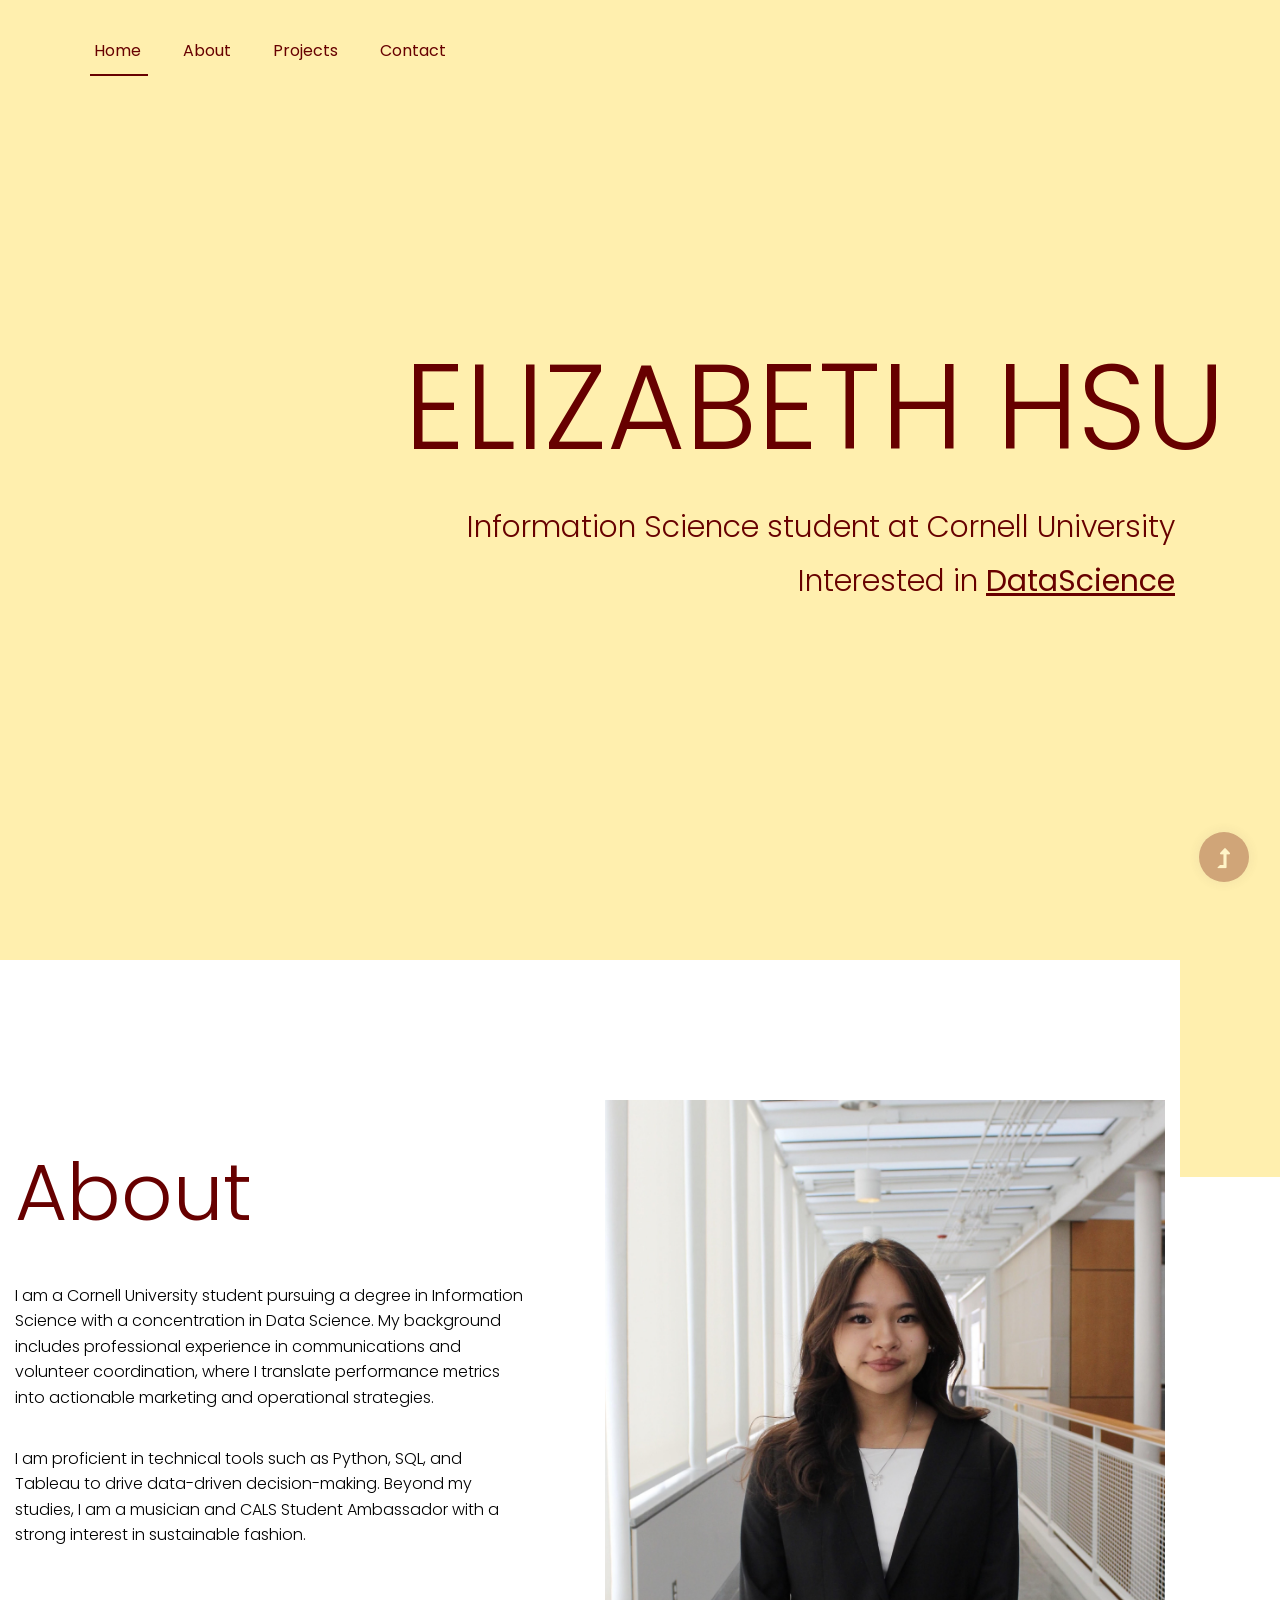
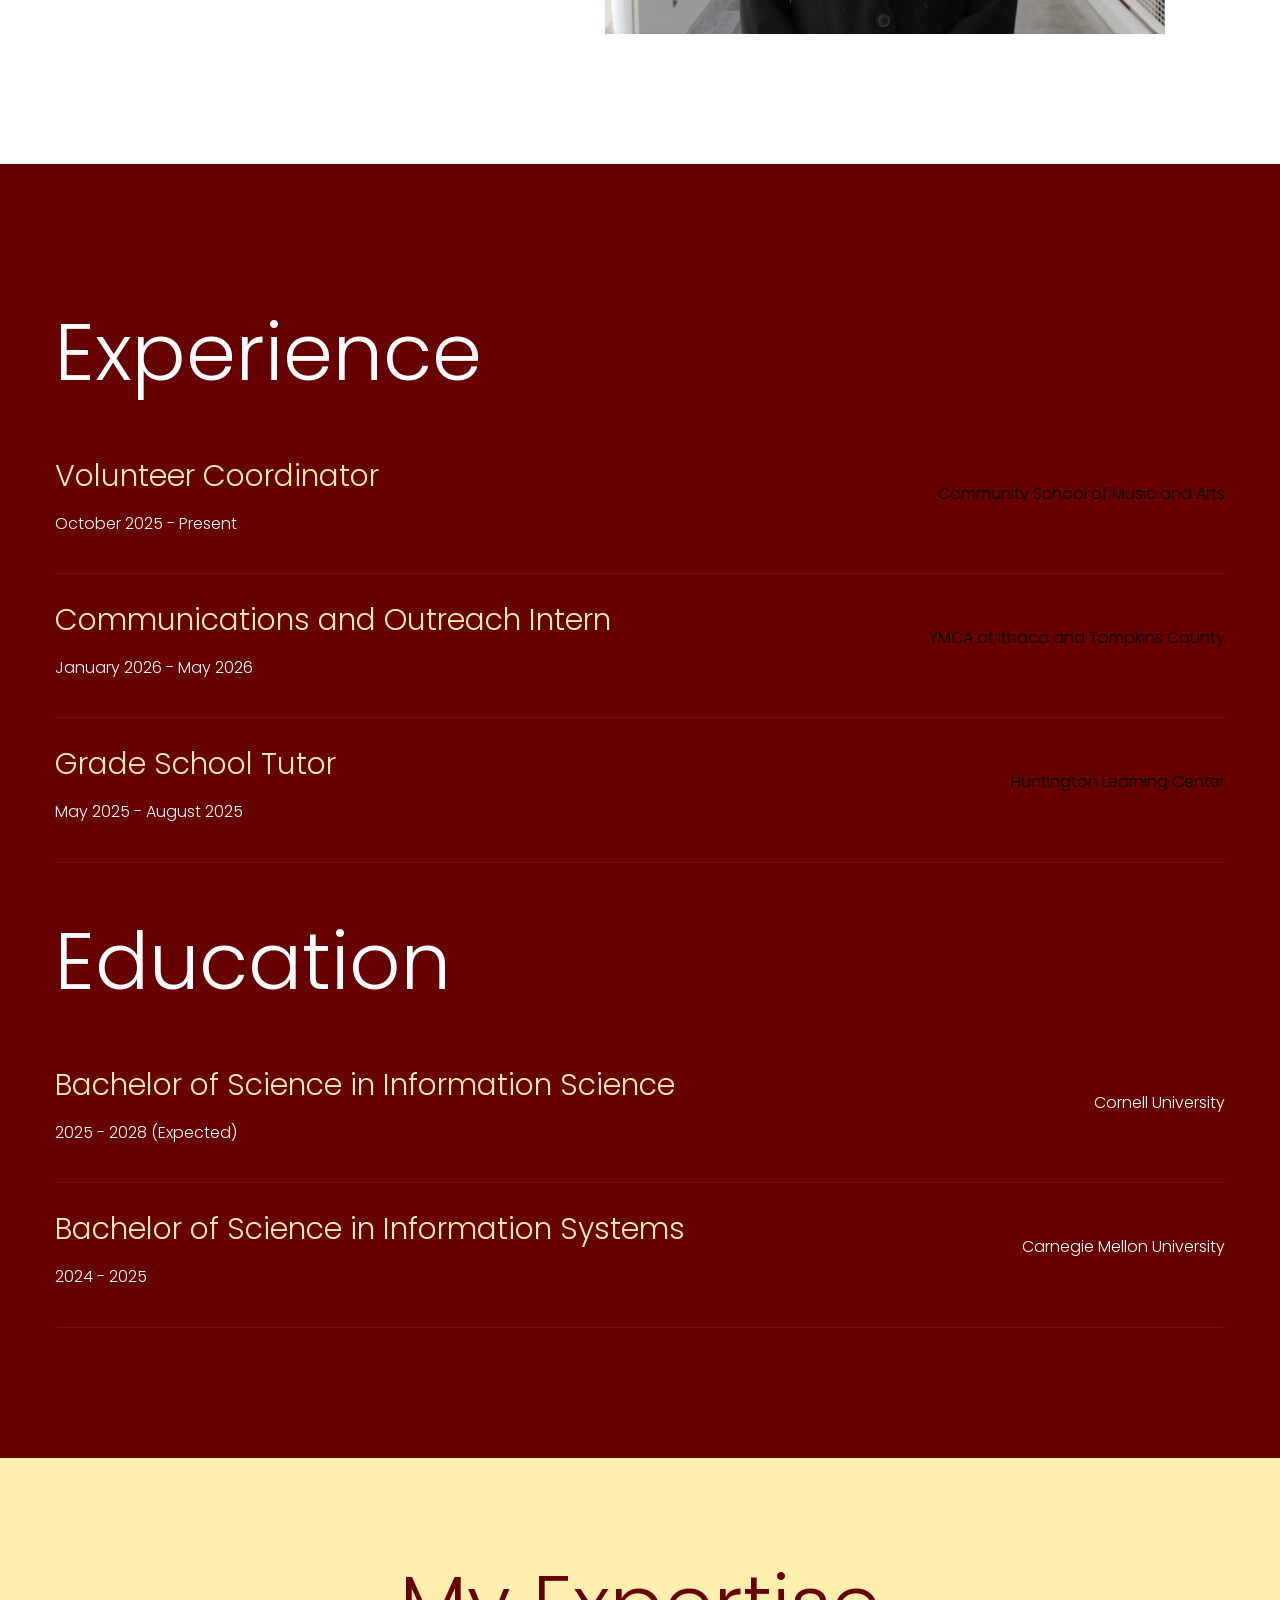
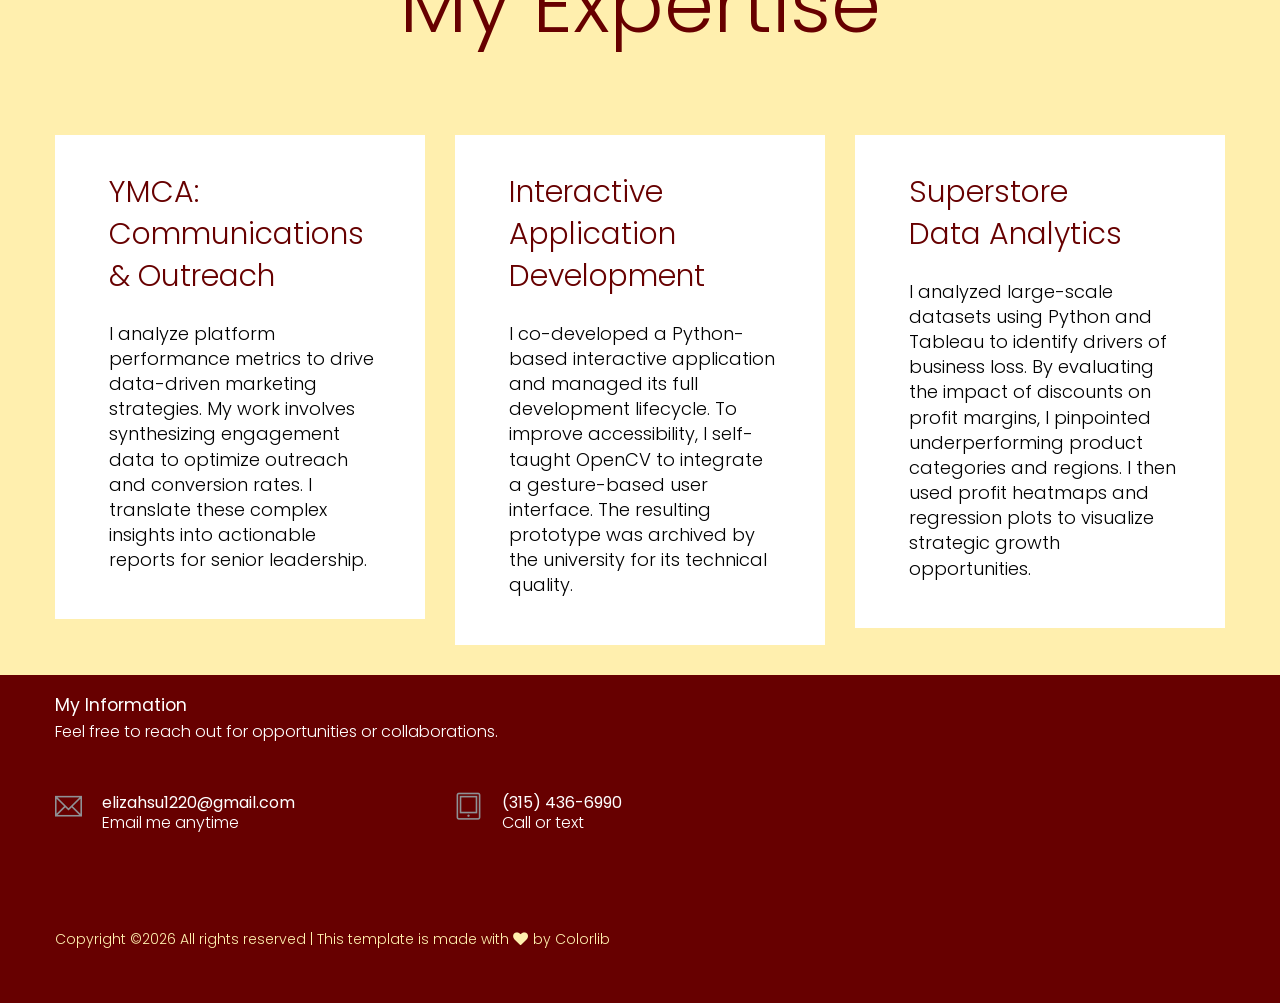
==== commit a008f14c: "letssee" ====
--- a/index.html
+++ b/index.html
@@ -55,10 +55,6 @@
                                 </ul>
                             </nav>
                         </div>          
-                        <!-- Header-btn -->
-                        <div class="header-info-right d-none d-lg-block">
-                            <a href="#contact" class="btn header-btn">Let's Talk <i class="ti-arrow-right"></i></a>
-                        </div>
                         <!-- Mobile Menu -->
                         <div class="col-12">
                             <div class="mobile_menu d-block d-lg-none"></div>
@@ -272,7 +268,7 @@
                     <div class="footer-border">
                         <div class="row align-items-center">
                             <div class="col-xl-8 col-lg-8">
-                                <div class="footer-copy-right text-center">
+                                <div class="footer-copy-right text-left">
                                     <p><!-- Link back to Colorlib can't be removed. Template is licensed under CC BY 3.0. -->
   Copyright &copy;<script>document.write(new Date().getFullYear());</script> All rights reserved | This template is made with <i class="fa fa-heart" aria-hidden="true"></i> by <a href="https://colorlib.com" target="_blank">Colorlib</a>
   <!-- Link back to Colorlib can't be removed. Template is licensed under CC BY 3.0. --></p>
--- a/assets/css/style.css
+++ b/assets/css/style.css
@@ -2675,27 +2675,27 @@
 
 /* line 763, C:/Users/HP/Desktop/jun-2020/283.Personal/assets/scss/_common.scss */
 .pt-top {
-  padding-top: 160px;
+  padding-top: 90px;
 }
 
 @media only screen and (min-width: 768px) and (max-width: 991px) {
   /* line 763, C:/Users/HP/Desktop/jun-2020/283.Personal/assets/scss/_common.scss */
   .pt-top {
-    padding-top: 70px;
+    padding-top: 60px;
   }
 }
 
 @media only screen and (min-width: 576px) and (max-width: 767px) {
   /* line 763, C:/Users/HP/Desktop/jun-2020/283.Personal/assets/scss/_common.scss */
   .pt-top {
-    padding-top: 70px;
+    padding-top: 60px;
   }
 }
 
 @media (max-width: 575px) {
   /* line 763, C:/Users/HP/Desktop/jun-2020/283.Personal/assets/scss/_common.scss */
   .pt-top {
-    padding-top: 70px;
+    padding-top: 60px;
   }
 }
 
@@ -6168,6 +6168,10 @@
 
 .contact-info .media-body h3 {
   color: #fff;
+}
+
+.contact-caption {
+  margin-top: 20px;
 }
 
 .contact-caption h3,
